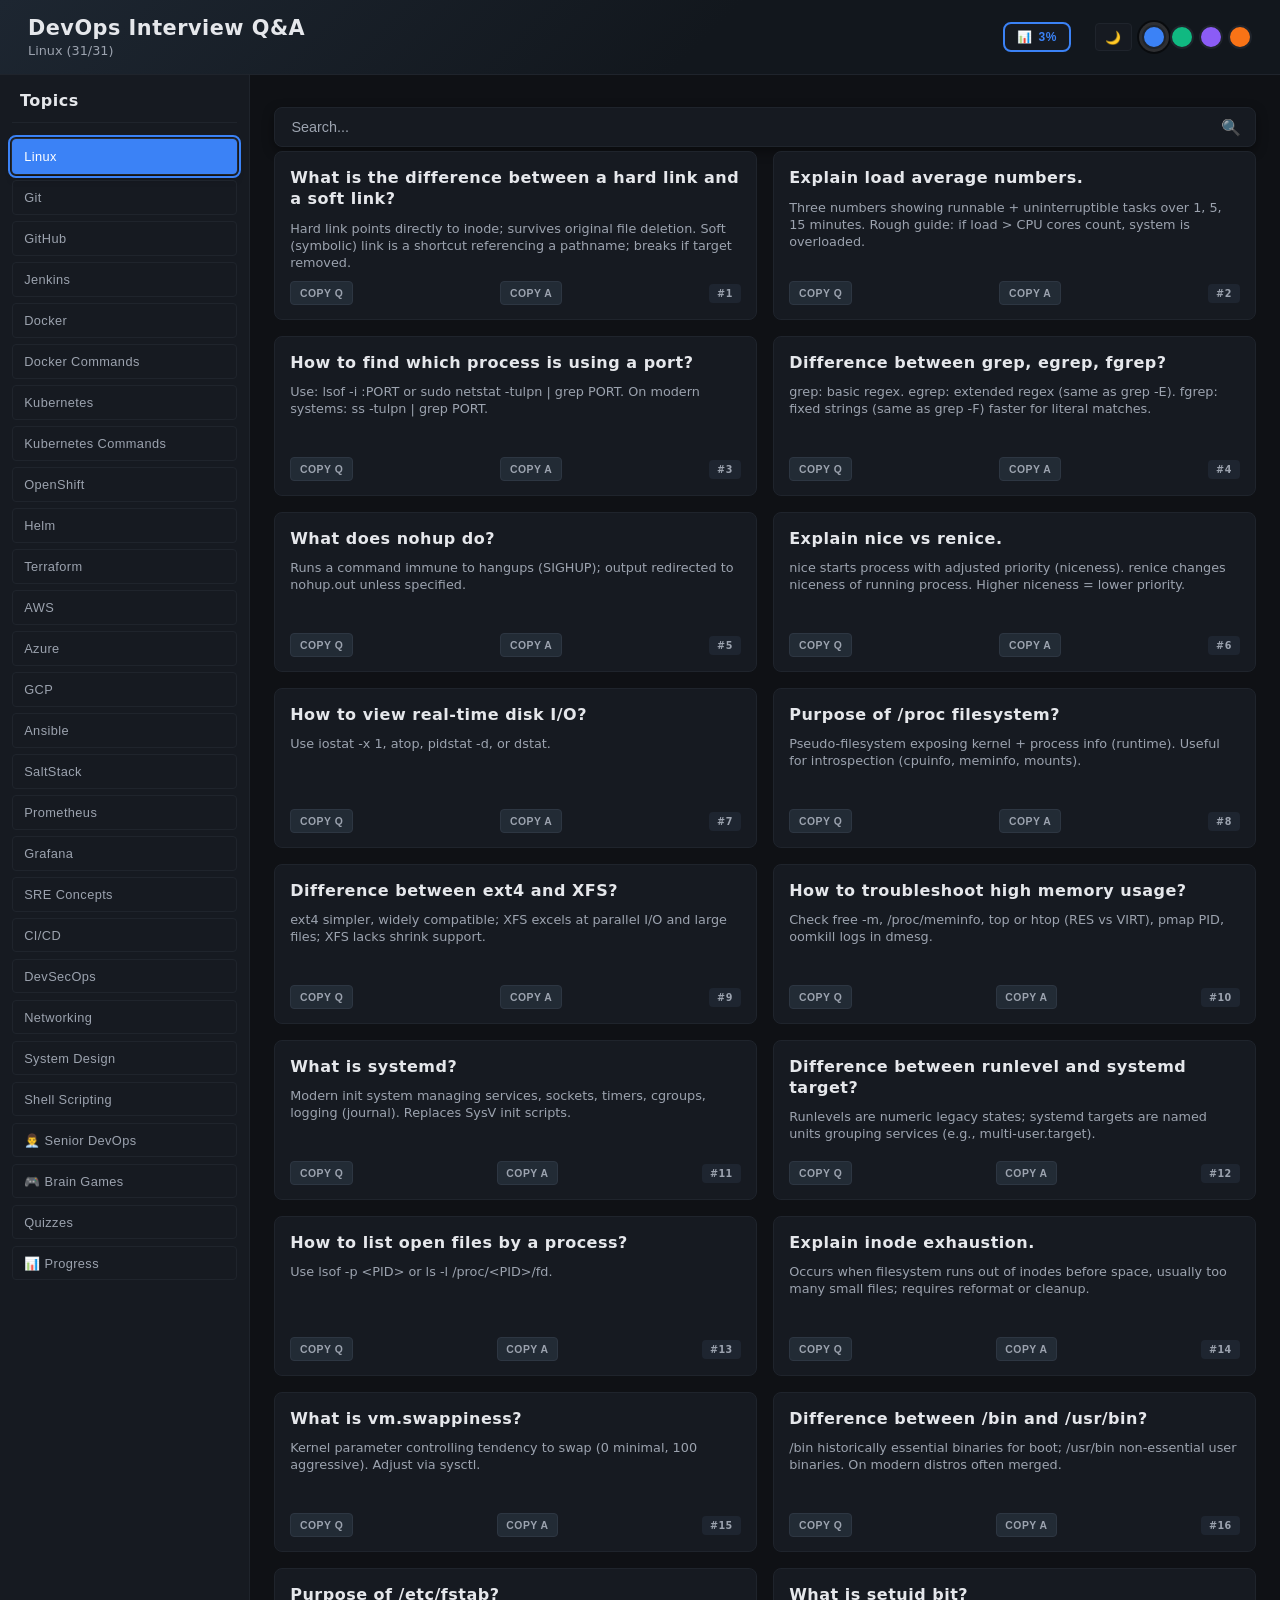
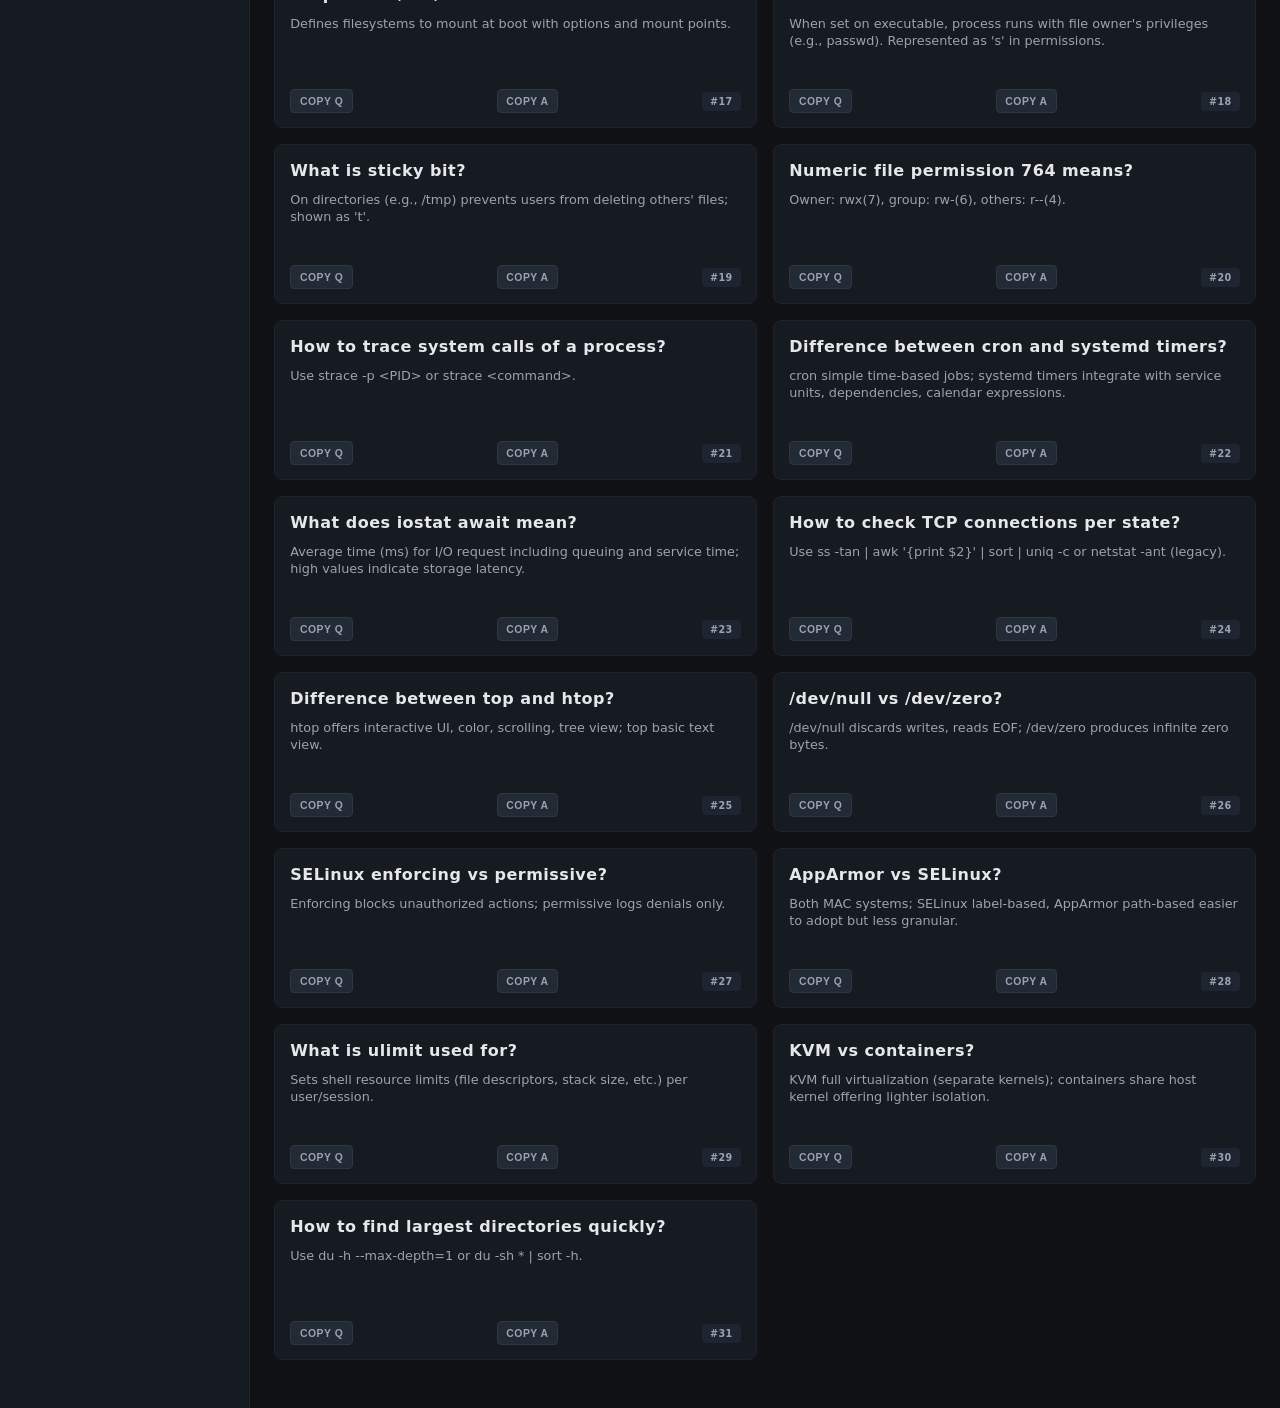
==== frontend/index.html @ bebe999d "Add versioning to CSS and JS file links" ====
<!DOCTYPE html>
<html lang="en">
<head>
    <meta charset="UTF-8">
    <meta name="viewport" content="width=device-width, initial-scale=1.0">
    <title>DevOps Interview Questions & Answers</title>
    <link rel="stylesheet" href="styles.css?v=20251214">
</head>
<body>
    <div class="container">
        <!-- Header -->
        <header class="header">
            <div class="header-inner">
                <div class="header-left">
                    <h1 class="title">DevOps Interview Q&A</h1>
                    <p class="subtitle">Master your DevOps knowledge</p>
                </div>
                <button id="progressBtn" class="progress-btn" aria-label="View progress tracking" title="View Progress">📊 <span id="progressBtnText">0%</span></button>
                <div class="header-controls">
                    <button id="themeToggle" class="control-btn" aria-label="Toggle light or dark theme" title="Toggle Theme">🌙</button>
                    <div class="accent-picker" role="group" aria-label="Accent color selector">
                        <button class="accent-btn" data-accent="blue" aria-label="Blue accent" title="Blue"></button>
                        <button class="accent-btn" data-accent="green" aria-label="Green accent" title="Green"></button>
                        <button class="accent-btn" data-accent="purple" aria-label="Purple accent" title="Purple"></button>
                        <button class="accent-btn" data-accent="orange" aria-label="Orange accent" title="Orange"></button>
                    </div>
                </div>
            </div>
        </header>

        <div class="main-wrapper">
            <!-- Sidebar Navigation -->
            <aside class="sidebar">
                <div class="sidebar-header">
                    <h2>Topics</h2>
                </div>
                <nav class="nav-tabs">
                    <button class="tab-btn active" data-topic="Linux">Linux</button>
                    <button class="tab-btn" data-topic="Git">Git</button>
                    <button class="tab-btn" data-topic="GitHub">GitHub</button>
                    <button class="tab-btn" data-topic="Jenkins">Jenkins</button>
                    <button class="tab-btn" data-topic="Docker">Docker</button>
                    <button class="tab-btn" data-topic="Docker Commands">Docker Commands</button>
                    <button class="tab-btn" data-topic="Kubernetes">Kubernetes</button>
                    <button class="tab-btn" data-topic="Kubernetes Commands">Kubernetes Commands</button>
                    <button class="tab-btn" data-topic="OpenShift">OpenShift</button>
                    <button class="tab-btn" data-topic="Helm">Helm</button>
                    <button class="tab-btn" data-topic="Terraform">Terraform</button>
                    <button class="tab-btn" data-topic="AWS">AWS</button>
                    <button class="tab-btn" data-topic="Azure">Azure</button>
                    <button class="tab-btn" data-topic="GCP">GCP</button>
                    <button class="tab-btn" data-topic="Ansible">Ansible</button>
                    <button class="tab-btn" data-topic="SaltStack">SaltStack</button>
                    <button class="tab-btn" data-topic="Prometheus">Prometheus</button>
                    <button class="tab-btn" data-topic="Grafana">Grafana</button>
                    <button class="tab-btn" data-topic="SRE Concepts">SRE Concepts</button>
                    <button class="tab-btn" data-topic="CI/CD">CI/CD</button>
                    <button class="tab-btn" data-topic="DevSecOps">DevSecOps</button>
                    <button class="tab-btn" data-topic="Networking Basics">Networking</button>
                    <button class="tab-btn" data-topic="System Design Basics">System Design</button>
                    <button class="tab-btn" data-topic="Shell Scripting">Shell Scripting</button>
                    <button class="tab-btn" data-topic="Senior DevOps">👨‍💼 Senior DevOps</button>
                    <button class="tab-btn" data-topic="Brain Games">🎮 Brain Games</button>
                    <button class="tab-btn" data-topic="Quizzes">Quizzes</button>
                    <button class="tab-btn" data-topic="Progress">📊 Progress</button>
                </nav>
            </aside>

            <!-- Main Content -->
            <main class="main-content">
                <!-- Search Bar -->
                <div class="search-container">
                    <input 
                        type="text" 
                        id="searchInput" 
                        class="search-bar" 
                        placeholder="Search questions..."
                        aria-label="Search questions"
                    >
                    <span class="search-icon">🔍</span>
                </div>

                <!-- Questions Container -->
                <div class="questions-container" id="questionsContainer">
                    <!-- Content loaded dynamically -->
                </div>
            </main>
        </div>
    </div>

    <script src="script.js?v=20251214"></script>
</body>
</html>
---- frontend/styles.css ----
/* DevOps Interview Questions & Answers SPA Styles */
:root {
  --bg: #0f1115;
  --bg-alt: #161a21;
  --border: #1f242c;
  --accent: #3b82f6;
  --accent-hover: #60a5fa;
  --text: #e5e7eb;
  --text-dim: #9ca3af;
  --radius-sm: 4px;
  --radius: 8px;
  --radius-lg: 14px;
  --shadow: 0 4px 12px rgba(0,0,0,.4);
  --sidebar-width: 250px;
  --transition: .18s cubic-bezier(.4,0,.2,1);
  --danger: #ef4444;
  --mark: #fde68a;
  font-size: 16px;
}

/* Light theme overrides */
body.light {
  --bg:#f5f7fa;
  --bg-alt:#ffffff;
  --border:#d9e0e7;
  --text:#1e293b;
  --text-dim:#475569;
  --mark:#fde68a;
  --shadow:0 4px 16px rgba(0,0,0,.15);
}

/* Accent palettes */
body.accent-green { --accent:#10b981; --accent-hover:#34d399; }
body.accent-purple { --accent:#8b5cf6; --accent-hover:#a78bfa; }
body.accent-orange { --accent:#f97316; --accent-hover:#fb923c; }

/* Smooth transitions when theme/accent changes */
body { transition: background-color var(--transition), color var(--transition); }

* { box-sizing: border-box; }
body {
  margin:0;
  font-family: system-ui,-apple-system,BlinkMacSystemFont,"Segoe UI",Roboto,"Helvetica Neue",Arial,sans-serif;
  background: var(--bg);
  color: var(--text);
  -webkit-font-smoothing: antialiased;
}

h1,h2,h3 { font-weight:600; letter-spacing:.5px; }

/* Layout */
.container { display:flex; flex-direction:column; min-height:100vh; }
.header { background:linear-gradient(135deg,#1d2631,#12171d 55%); border-bottom:1px solid var(--border); padding:1rem 1.75rem; position:sticky; top:0; z-index:10; }
.light .header { background:linear-gradient(135deg,#e2e8f0,#cbd5e1 55%); }
.header-inner { display:flex; align-items:center; justify-content:space-between; gap:1.5rem; flex-wrap:wrap; }
.header-left { display:flex; flex-direction:column; gap:.2rem; flex:1; min-width:200px; }
.title { margin:0; font-size:1.3rem; font-weight:600; letter-spacing:.5px; }
.subtitle { margin:0; font-size:.8rem; color:var(--text-dim); font-weight:500; }
.progress-btn { background:var(--bg-alt); border:2px solid var(--accent); color:var(--accent); padding:.4rem .75rem; font-size:.75rem; border-radius:var(--radius); cursor:pointer; transition:var(--transition); font-weight:600; letter-spacing:.5px; white-space:nowrap; display:flex; align-items:center; gap:.35rem; min-width:max-content; }
.progress-btn:hover { background:var(--accent); color:#fff; box-shadow:0 4px 12px rgba(0,0,0,.4); }
.progress-btn:active { transform:scale(.98); }
.progress-btn:focus-visible { outline:2px solid var(--accent); outline-offset:2px; }
.header-controls { display:flex; align-items:center; gap:.6rem; }

/* UI Controls (theme + accent) */
.control-btn { background:var(--bg-alt); border:1px solid var(--border); color:var(--text-dim); padding:.35rem .6rem; font-size:.8rem; border-radius:var(--radius-sm); cursor:pointer; transition:var(--transition); font-weight:600; }
.control-btn:hover, .control-btn:focus-visible { background:var(--accent); color:#fff; border-color:var(--accent); outline:none; }
.accent-picker { display:flex; gap:.3rem; }
.accent-btn { width:24px; height:24px; border-radius:50%; border:2px solid var(--border); cursor:pointer; padding:0; background:var(--accent); transition:var(--transition); display:inline-flex; align-items:center; justify-content:center; }
.accent-btn[data-accent="blue"] { background:#3b82f6; }
.accent-btn[data-accent="green"] { background:#10b981; }
.accent-btn[data-accent="purple"] { background:#8b5cf6; }
.accent-btn[data-accent="orange"] { background:#f97316; }
.accent-btn:hover, .accent-btn:focus-visible { transform:scale(1.12); outline:2px solid var(--accent); outline-offset:2px; }
.accent-btn.active { box-shadow:0 0 0 3px rgba(255,255,255,.15),0 0 0 5px rgba(0,0,0,.5); }

.main-wrapper { flex:1; display:flex; min-height:0; }
.sidebar { width:var(--sidebar-width); background:var(--bg-alt); border-right:1px solid var(--border); padding:.75rem .75rem 2rem; display:flex; flex-direction:column; gap:.5rem; overflow-y:auto; }
.sidebar-header { padding:.25rem .5rem .75rem; border-bottom:1px solid var(--border); margin-bottom:.5rem; }
.sidebar-header h2 { font-size:1rem; margin:0; letter-spacing:.5px; font-weight:600; }

.nav-tabs { display:flex; flex-direction:column; gap:.4rem; }
.tab-btn { background:transparent; border:1px solid var(--border); color:var(--text-dim); padding:.55rem .7rem; text-align:left; font-size:.8rem; font-weight:500; letter-spacing:.4px; border-radius:var(--radius-sm); cursor:pointer; position:relative; transition:var(--transition); }
.tab-btn:hover { background:#1f252d; color:var(--text); }
.tab-btn.active { background:var(--accent); color:#fff; border-color:var(--accent); box-shadow:0 0 0 1px rgba(255,255,255,.08),0 6px 10px -4px rgba(0,0,0,.5); }
.tab-btn:focus-visible { outline:2px solid var(--accent); outline-offset:2px; }

.main-content { flex:1; padding:1.25rem 1.5rem 3rem; overflow-y:auto; }

/* Search */
.search-container { position:sticky; top:.75rem; display:flex; gap:.5rem; align-items:center; background:var(--bg-alt); padding:.6rem .9rem; border:1px solid var(--border); border-radius:var(--radius); box-shadow:var(--shadow); margin-bottom:1rem; }
.search-bar { flex:1; background:transparent; border:none; color:var(--text); font-size:.9rem; outline:none; }
.search-bar::placeholder { color:var(--text-dim); }
.search-icon { font-size:1rem; opacity:.7; }

/* Cards */
.questions-container { display:grid; gap:1rem; grid-template-columns:repeat(auto-fill,minmax(320px,1fr)); }
.qa-card { background:var(--bg-alt); border:1px solid var(--border); padding:1rem .95rem .85rem; border-radius:var(--radius); display:flex; flex-direction:column; gap:.6rem; min-height:160px; position:relative; transition:var(--transition); }
.qa-card:hover { border-color:var(--accent); box-shadow:0 6px 16px -6px rgba(0,0,0,.6); transform:translateY(-2px); }
.qa-card:focus-visible { outline:2px solid var(--accent); }
.questions-container .qa-card { opacity:0; transform:translateY(6px); animation:fadeSlide .45s ease forwards; }
.questions-container .qa-card:nth-child(1) { animation-delay:.03s; }
.questions-container .qa-card:nth-child(2) { animation-delay:.06s; }
.questions-container .qa-card:nth-child(3) { animation-delay:.09s; }
.questions-container .qa-card:nth-child(4) { animation-delay:.12s; }
.questions-container .qa-card:nth-child(5) { animation-delay:.15s; }
.questions-container .qa-card:nth-child(6) { animation-delay:.18s; }
@keyframes fadeSlide { from { opacity:0; transform:translateY(10px); } to { opacity:1; transform:translateY(0); } }

@media (prefers-reduced-motion: reduce) {
  .questions-container .qa-card { animation:none; opacity:1; transform:none; }
  .accent-btn:hover, .qa-card:hover { transform:none; }
}
.question { font-size:.95rem; margin:0; line-height:1.3; }
.answer { font-size:.78rem; color:var(--text-dim); line-height:1.35; }
.answer code { background:#242c36; padding:.15rem .35rem; border-radius:4px; font-size:.7rem; }
.mc-options { display:flex; flex-direction:column; gap:.45rem; margin-top:.25rem; }
.mc-option { background:#222b35; border:1px solid #2d3642; color:var(--text-dim); padding:.5rem .7rem; font-size:.72rem; border-radius:6px; cursor:pointer; text-align:left; line-height:1.25; transition:var(--transition); position:relative; }
.mc-option:hover { background:var(--accent); border-color:var(--accent); color:#fff; }
.mc-option:focus-visible { outline:2px solid var(--accent); outline-offset:2px; }
.mc-option.correct { background:#15803d !important; border-color:#15803d !important; color:#fff; box-shadow:0 0 0 1px rgba(255,255,255,.08); }
.mc-option.incorrect { background:#b91c1c !important; border-color:#b91c1c !important; color:#fff; }
.mc-option.disabled { opacity:.55; cursor:default; }
/* Image quiz */
.quiz-image { width:100%; max-width:140px; height:auto; border:2px solid var(--border); border-radius:8px; background:#111; display:block; margin:.4rem 0 .6rem; }
/* Quiz3 sequential styles */
.quiz3-wrapper { display:flex; flex-direction:column; gap:1rem; }
.quiz3-header { display:flex; align-items:center; justify-content:space-between; gap:1rem; flex-wrap:wrap; }
.quiz3-progress { flex:1; height:10px; background:#222b35; border:1px solid #2d3642; border-radius:6px; overflow:hidden; position:relative; }
.quiz3-bar { height:100%; background:var(--accent); width:0%; transition:width .35s ease; }
.quiz3-status { font-size:.7rem; letter-spacing:.5px; color:var(--text-dim); font-weight:600; }
.quiz3-controls { display:flex; gap:.5rem; }
.quiz3-btn { background:#222b35; border:1px solid #2d3642; color:var(--text-dim); padding:.45rem .8rem; font-size:.7rem; border-radius:6px; cursor:pointer; font-weight:600; letter-spacing:.5px; transition:var(--transition); }
.quiz3-btn:hover, .quiz3-btn:focus-visible { background:var(--accent); color:#fff; border-color:var(--accent); outline:none; }
.quiz3-card { background:var(--bg-alt); border:1px solid var(--border); padding:1rem .95rem .9rem; border-radius:var(--radius); display:flex; flex-direction:column; gap:.75rem; box-shadow:0 4px 12px rgba(0,0,0,.4); }
.quiz3-card h3 { margin:0; font-size:1rem; }
.quiz3-card .mc-option { font-size:.75rem; }
.quiz3-finished { text-align:center; padding:2.5rem 1rem; font-size:.95rem; color:var(--text-dim); }
.card-tools { display:flex; align-items:center; justify-content:space-between; gap:.5rem; margin-top:auto; }
.tool-btn { background:#222b35; color:var(--text-dim); border:1px solid #2d3642; padding:.35rem .55rem; font-size:.65rem; border-radius:var(--radius-sm); cursor:pointer; letter-spacing:.5px; font-weight:600; text-transform:uppercase; transition:var(--transition); }
.tool-btn:hover { background:var(--accent); color:#fff; border-color:var(--accent); }
.index { font-size:.6rem; background:#1e2530; padding:.25rem .5rem; border-radius:var(--radius-sm); color:var(--text-dim); font-weight:600; letter-spacing:.5px; }

.empty-msg { font-size:.9rem; color:var(--text-dim); grid-column:1/-1; text-align:center; padding:2.5rem 0; }

/* Mark highlight */
mark { background:var(--mark); color:#111; padding:0 .2em; border-radius:3px; }

/* Scrollbars */
.sidebar::-webkit-scrollbar, .main-content::-webkit-scrollbar { width:10px; }
.sidebar::-webkit-scrollbar-track, .main-content::-webkit-scrollbar-track { background:var(--bg-alt); }
.sidebar::-webkit-scrollbar-thumb, .main-content::-webkit-scrollbar-thumb { background:#222b31; border-radius:6px; border:2px solid var(--bg-alt); }
.sidebar::-webkit-scrollbar-thumb:hover, .main-content::-webkit-scrollbar-thumb:hover { background:#2c3844; }

/* Toast */
#toast { position:fixed; bottom:1rem; right:1rem; background:#1f2732; color:var(--text); padding:.75rem 1rem; border-radius:var(--radius); font-size:.75rem; box-shadow:var(--shadow); opacity:0; transform:translateY(10px); pointer-events:none; transition:.35s ease; border:1px solid var(--border); }
#toast.toast-info { background:#1f2732; }
#toast.toast-error { background:var(--danger); }
#toast.toast-success { background:#15803d; }
#toast.toast-info,#toast.toast-error,#toast.toast-success { opacity:1; transform:translateY(0); }

/* Quiz Menu */
.quiz-menu { padding:2rem; }
.quiz-menu h2 { text-align:center; margin:0 0 2rem 0; font-size:1.5rem; }
.quiz-menu-grid { display:grid; grid-template-columns:repeat(auto-fit,minmax(240px,1fr)); gap:1.5rem; }
.quiz-menu-btn { background:var(--bg-alt); border:2px solid var(--border); border-radius:var(--radius-lg); padding:1.5rem; cursor:pointer; transition:var(--transition); text-align:center; color:var(--text); }
.quiz-menu-btn:hover { border-color:var(--accent); transform:translateY(-2px); box-shadow:0 8px 20px rgba(0,0,0,.2); }
.quiz-menu-btn h3 { margin:0 0 .5rem 0; font-size:1.1rem; }
.quiz-menu-btn p { margin:0 0 1rem 0; font-size:.9rem; color:var(--text-dim); }
.quiz-menu-btn .quiz-count { display:inline-block; background:var(--accent); color:white; padding:.25rem .75rem; border-radius:12px; font-size:.8rem; font-weight:500; }

/* Progress Tracking */
.progress-badge { font-size:.75rem; background:var(--bg-alt); padding:.35rem .75rem; border-radius:12px; color:var(--text-dim); font-weight:600; letter-spacing:.5px; margin-top:.6rem; }

/* Progress Dashboard */
.progress-dashboard { padding:2rem; }
.progress-stats { margin-bottom:3rem; }
.progress-stats h2 { margin:0 0 2rem 0; font-size:1.5rem; }
.overall-progress { display:flex; align-items:center; gap:2rem; flex-wrap:wrap; }
.circular-progress { position:relative; width:150px; height:150px; }
.circular-progress svg { width:100%; height:100%; transform:rotate(-90deg); }
.progress-bg { fill:none; stroke:#222b35; stroke-width:8; }
.progress-fill { fill:none; stroke:var(--accent); stroke-width:8; stroke-dasharray:251.2; stroke-dashoffset:0; transition:stroke-dashoffset .5s ease; stroke-linecap:round; }
.progress-text { position:absolute; top:50%; left:50%; transform:translate(-50%,-50%); font-size:2rem; font-weight:700; color:var(--accent); }
.progress-info p { margin:.5rem 0; color:var(--text-dim); font-size:.9rem; }
.progress-info p strong { color:var(--text); font-weight:600; }

/* Topics Grid */
.progress-topics { margin-bottom:2rem; }
.progress-topics h3 { margin:0 0 1.5rem 0; font-size:1.2rem; }
.topics-grid { display:grid; grid-template-columns:repeat(auto-fill,minmax(140px,1fr)); gap:1rem; }
.topic-status { background:var(--bg-alt); border:2px solid var(--border); border-radius:var(--radius); padding:1rem; text-align:center; cursor:pointer; transition:var(--transition); display:flex; flex-direction:column; align-items:center; gap:.5rem; }
.topic-status:hover { border-color:var(--accent); transform:translateY(-2px); }
.topic-status.viewed { border-color:var(--accent); background:rgba(16,185,129,.08); }
.topic-badge { width:48px; height:48px; border-radius:50%; display:flex; align-items:center; justify-content:center; font-weight:700; font-size:1.5rem; background:#222b35; }
.topic-status.viewed .topic-badge { background:var(--accent); color:white; }
.topic-name { font-size:.85rem; font-weight:600; color:var(--text); }
.viewed-date { font-size:.7rem; color:var(--text-dim); }

/* Progress Actions */
.progress-actions { margin-top:2rem; text-align:center; }
.reset-btn { background:var(--danger); color:white; border:1px solid var(--danger); padding:.5rem 1rem; border-radius:var(--radius); cursor:pointer; font-weight:600; font-size:.75rem; letter-spacing:.5px; transition:var(--transition); }
.reset-btn:hover { background:#dc2626; border-color:#dc2626; }

/* Responsive */
@media (max-width: 900px) {
  .main-wrapper { flex-direction:column; }
  .sidebar { width:100%; order:2; border-right:none; border-top:1px solid var(--border); flex-direction:row; flex-wrap:wrap; }
  .nav-tabs { flex-direction:row; flex-wrap:wrap; }
  .tab-btn { flex:1 1 140px; }
  .questions-container { grid-template-columns:repeat(auto-fill,minmax(260px,1fr)); }
  .header-inner { flex-wrap:wrap; gap:1rem; }
  .header-left { min-width:150px; }
  .title { font-size:1.15rem; }
  .progress-btn { padding:.35rem .65rem; font-size:.7rem; }
}

@media (max-width: 768px) {
  .header { padding:.8rem 1rem; }
  .title { font-size:1.05rem; }
  .subtitle { font-size:.75rem; }
  .progress-btn { padding:.35rem .6rem; font-size:.68rem; }
  .control-btn { padding:.3rem .5rem; font-size:.75rem; }
  .accent-btn { width:22px; height:22px; }
}

@media (max-width: 560px) {
  .header { padding:.7rem .9rem; }
  .header-inner { gap:.8rem; }
  .header-left { min-width:140px; }
  .title { font-size:.95rem; }
  .subtitle { font-size:.7rem; }
  .progress-btn { padding:.3rem .5rem; font-size:.65rem; }
  .control-btn { padding:.25rem .45rem; font-size:.7rem; }
  .accent-btn { width:20px; height:20px; }
}

/* Typography refinements */
.question { font-size:1rem; font-weight:600; }
.answer { font-size:.8rem; }

/* ==================== TOPIC QUIZ SYSTEM STYLES ==================== */

/* Quiz Menu Enhancements */
.quiz-menu {
  max-width: 1200px;
  margin: 0 auto;
  padding: 2rem;
}

.quiz-menu h2 {
  font-size: 2rem;
  text-align: center;
  margin-bottom: 0.5rem;
  background: linear-gradient(135deg, var(--accent), var(--accent-hover));
  -webkit-background-clip: text;
  -webkit-text-fill-color: transparent;
  background-clip: text;
}

.quiz-menu-subtitle {
  text-align: center;
  color: var(--text-dim);
  margin-bottom: 2rem;
  font-size: 1rem;
}

.quiz-category {
  margin-bottom: 3rem;
}

.category-title {
  font-size: 1.3rem;
  margin-bottom: 0.5rem;
  color: var(--text);
}

.category-desc {
  color: var(--text-dim);
  margin-bottom: 1.5rem;
  font-size: 0.9rem;
}

.quiz-menu-grid {
  display: grid;
  grid-template-columns: repeat(auto-fit, minmax(280px, 1fr));
  gap: 1.5rem;
}

.quiz-menu-btn {
  background: var(--bg-alt);
  border: 2px solid var(--border);
  border-radius: var(--radius);
  padding: 1.5rem;
  cursor: pointer;
  transition: all var(--transition);
  text-align: left;
}

.quiz-menu-btn:hover {
  border-color: var(--accent);
  transform: translateY(-4px);
  box-shadow: 0 8px 20px rgba(0,0,0,0.2);
}

.quiz-menu-btn.featured {
  background: linear-gradient(135deg, var(--accent)15, var(--bg-alt));
  border: 2px solid var(--accent);
  position: relative;
  overflow: hidden;
}

.quiz-menu-btn.featured::before {
  content: '';
  position: absolute;
  top: -50%;
  right: -50%;
  width: 200%;
  height: 200%;
  background: radial-gradient(circle, var(--accent)20, transparent 70%);
  animation: pulse 3s ease-in-out infinite;
}

@keyframes pulse {
  0%, 100% { opacity: 0.5; }
  50% { opacity: 1; }
}

.quiz-btn-header {
  display: flex;
  justify-content: space-between;
  align-items: center;
  margin-bottom: 1rem;
}

.quiz-icon {
  font-size: 2rem;
}

.quiz-menu-btn h3 {
  font-size: 1.2rem;
  margin-bottom: 0.5rem;
  color: var(--text);
}

.quiz-menu-btn p {
  color: var(--text-dim);
  font-size: 0.9rem;
  margin-bottom: 0.75rem;
}

.quiz-count {
  display: inline-block;
  background: var(--accent)20;
  color: var(--accent);
  padding: 0.25rem 0.75rem;
  border-radius: var(--radius-sm);
  font-size: 0.8rem;
  font-weight: 600;
}

.quiz-features {
  display: flex;
  flex-direction: column;
  gap: 0.5rem;
  margin-top: 1rem;
  font-size: 0.85rem;
  color: var(--text-dim);
}

.quiz-features span {
  display: flex;
  align-items: center;
  gap: 0.5rem;
}

/* Topic Quiz Menu */
.topic-quiz-menu {
  max-width: 1400px;
  margin: 0 auto;
  padding: 2rem;
  animation: fadeIn 0.3s ease;
}

.quiz-header {
  text-align: center;
  margin-bottom: 2rem;
}

.quiz-header h2 {
  font-size: 2.5rem;
  margin-bottom: 0.5rem;
  background: linear-gradient(135deg, var(--accent), var(--accent-hover));
  -webkit-background-clip: text;
  -webkit-text-fill-color: transparent;
  background-clip: text;
}

.quiz-subtitle {
  color: var(--text-dim);
  font-size: 1.1rem;
}

.quiz-stats-summary {
  display: grid;
  grid-template-columns: repeat(auto-fit, minmax(200px, 1fr));
  gap: 1.5rem;
  margin-bottom: 3rem;
  max-width: 800px;
  margin-left: auto;
  margin-right: auto;
}

.stat-card {
  background: var(--bg-alt);
  border: 2px solid var(--border);
  border-radius: var(--radius);
  padding: 1.5rem;
  text-align: center;
  transition: all var(--transition);
}

.stat-card:hover {
  border-color: var(--accent);
  transform: translateY(-2px);
}

.stat-value {
  display: block;
  font-size: 2.5rem;
  font-weight: bold;
  color: var(--accent);
  margin-bottom: 0.5rem;
}

.stat-label {
  display: block;
  color: var(--text-dim);
  font-size: 0.9rem;
  text-transform: uppercase;
  letter-spacing: 1px;
}

.topic-quiz-grid {
  display: grid;
  grid-template-columns: repeat(auto-fill, minmax(300px, 1fr));
  gap: 1.5rem;
}

.topic-quiz-card {
  background: var(--bg-alt);
  border: 2px solid var(--border);
  border-radius: var(--radius);
  padding: 1.5rem;
  cursor: pointer;
  transition: all var(--transition);
  position: relative;
  overflow: hidden;
}

.topic-quiz-card:hover {
  border-color: var(--accent);
  transform: translateY(-4px);
  box-shadow: 0 10px 30px rgba(0,0,0,0.3);
}

.topic-quiz-card.completed {
  background: linear-gradient(135deg, var(--accent)10, var(--bg-alt));
}

.topic-quiz-card.in-progress {
  border-style: dashed;
}

.quiz-card-header {
  display: flex;
  justify-content: space-between;
  align-items: center;
  margin-bottom: 1rem;
}

.quiz-status-icon {
  font-size: 1.5rem;
}

.quiz-difficulty {
  padding: 0.25rem 0.75rem;
  border-radius: var(--radius-sm);
  font-size: 0.75rem;
  font-weight: 600;
  text-transform: uppercase;
}

.quiz-difficulty.beginner {
  background: #4CAF5020;
  color: #4CAF50;
}

.quiz-difficulty.intermediate {
  background: #FF980020;
  color: #FF9800;
}

.quiz-difficulty.advanced {
  background: #F4433620;
  color: #F44336;
}

.topic-quiz-card h3 {
  font-size: 1.3rem;
  margin-bottom: 1rem;
  color: var(--text);
}

.quiz-card-stats {
  display: flex;
  justify-content: space-between;
  color: var(--text-dim);
  font-size: 0.9rem;
  margin-top: 1rem;
  padding-top: 1rem;
  border-top: 1px solid var(--border);
}

.quiz-card-attempts {
  margin-top: 0.5rem;
  font-size: 0.8rem;
  color: var(--text-dim);
  text-align: center;
}

/* Quiz Container */
.quiz-container {
  max-width: 900px;
  margin: 0 auto;
  padding: 2rem;
}

.quiz-slide-in {
  animation: slideIn 0.4s cubic-bezier(0.16, 1, 0.3, 1);
}

@keyframes slideIn {
  from {
    opacity: 0;
    transform: translateY(20px);
  }
  to {
    opacity: 1;
    transform: translateY(0);
  }
}

.quiz-progress-header {
  display: flex;
  justify-content: space-between;
  align-items: center;
  margin-bottom: 1.5rem;
}

.quiz-exit-btn {
  background: transparent;
  border: 2px solid var(--border);
  color: var(--text-dim);
  padding: 0.5rem 1rem;
  border-radius: var(--radius-sm);
  cursor: pointer;
  transition: all var(--transition);
  font-size: 0.9rem;
}

.quiz-exit-btn:hover {
  border-color: #F44336;
  color: #F44336;
}

.quiz-topic-title {
  font-size: 1.2rem;
  font-weight: 600;
  color: var(--text);
}

.quiz-progress-bar {
  width: 100%;
  height: 8px;
  background: var(--bg-alt);
  border-radius: 10px;
  overflow: hidden;
  margin-bottom: 2rem;
}

.quiz-progress-fill {
  height: 100%;
  background: linear-gradient(90deg, var(--accent), var(--accent-hover));
  transition: width 0.5s cubic-bezier(0.16, 1, 0.3, 1);
  box-shadow: 0 0 10px var(--accent);
}

.quiz-question-counter {
  text-align: center;
  font-size: 1rem;
  color: var(--text-dim);
  margin-bottom: 2rem;
}

.current-question {
  font-size: 2.5rem;
  font-weight: bold;
  color: var(--accent);
}

.question-separator {
  margin: 0 0.5rem;
  font-size: 1.5rem;
}

.total-questions {
  font-size: 1.5rem;
}

.quiz-question-card {
  background: var(--bg-alt);
  border: 2px solid var(--border);
  border-radius: var(--radius-lg);
  padding: 3rem 2rem;
  margin-bottom: 2rem;
  box-shadow: var(--shadow);
}

.quiz-question-text {
  font-size: 1.5rem;
  color: var(--text);
  margin-bottom: 2rem;
  line-height: 1.6;
  text-align: center;
}

.quiz-options {
  display: grid;
  gap: 1rem;
}

.quiz-options.quiz-truefalse {
  grid-template-columns: 1fr 1fr;
  gap: 1.5rem;
}

.quiz-option {
  background: var(--bg);
  border: 2px solid var(--border);
  border-radius: var(--radius);
  padding: 1.25rem;
  cursor: pointer;
  transition: all var(--transition);
  display: flex;
  align-items: center;
  gap: 1rem;
  font-size: 1rem;
}

.quiz-option:hover {
  border-color: var(--accent);
  background: var(--accent)10;
  transform: translateX(5px);
}

.quiz-option:active {
  transform: scale(0.98);
}

.option-letter {
  width: 40px;
  height: 40px;
  border-radius: 50%;
  background: var(--accent);
  color: white;
  display: flex;
  align-items: center;
  justify-content: center;
  font-weight: bold;
  font-size: 1.1rem;
  flex-shrink: 0;
}

.option-icon {
  font-size: 2rem;
  flex-shrink: 0;
}

.option-text {
  flex: 1;
  text-align: left;
  color: var(--text);
}

.quiz-fill-container {
  display: flex;
  flex-direction: column;
  gap: 1rem;
  margin-top: 1rem;
}

.quiz-fill-input {
  background: var(--bg);
  border: 2px solid var(--border);
  border-radius: var(--radius);
  padding: 1rem;
  font-size: 1.1rem;
  color: var(--text);
  transition: all var(--transition);
}

.quiz-fill-input:focus {
  outline: none;
  border-color: var(--accent);
  box-shadow: 0 0 0 3px var(--accent)20;
}

.quiz-submit-btn {
  background: var(--accent);
  color: white;
  border: none;
  border-radius: var(--radius);
  padding: 1rem 2rem;
  font-size: 1.1rem;
  font-weight: 600;
  cursor: pointer;
  transition: all var(--transition);
}

.quiz-submit-btn:hover:not(:disabled) {
  background: var(--accent-hover);
  transform: translateY(-2px);
  box-shadow: 0 5px 15px var(--accent)40;
}

.quiz-submit-btn:disabled {
  opacity: 0.5;
  cursor: not-allowed;
}

.quiz-hints {
  font-size: 0.9rem;
  color: var(--text-dim);
  text-align: center;
  padding: 1rem;
  background: var(--accent)10;
  border-radius: var(--radius-sm);
}

.quiz-score-display {
  text-align: center;
  font-size: 1.2rem;
  color: var(--text-dim);
  padding: 1rem;
  background: var(--bg-alt);
  border-radius: var(--radius);
  border: 2px solid var(--border);
}

/* Quiz Feedback */
.quiz-feedback {
  position: fixed;
  top: 50%;
  left: 50%;
  transform: translate(-50%, -50%) scale(0.8);
  background: var(--bg-alt);
  border: 3px solid var(--accent);
  border-radius: var(--radius-lg);
  padding: 3rem;
  max-width: 500px;
  text-align: center;
  z-index: 1000;
  opacity: 0;
  transition: all 0.4s cubic-bezier(0.16, 1, 0.3, 1);
  box-shadow: 0 20px 60px rgba(0,0,0,0.5);
}

.quiz-feedback.show {
  opacity: 1;
  transform: translate(-50%, -50%) scale(1);
}

.quiz-feedback.correct {
  border-color: #4CAF50;
}

.quiz-feedback.incorrect {
  border-color: #FF9800;
}

.feedback-icon {
  font-size: 4rem;
  margin-bottom: 1rem;
  animation: bounce 0.6s ease;
}

@keyframes bounce {
  0%, 100% { transform: translateY(0); }
  50% { transform: translateY(-20px); }
}

.feedback-text h3 {
  font-size: 1.8rem;
  margin-bottom: 1rem;
  color: var(--text);
}

.feedback-text p {
  color: var(--text-dim);
  font-size: 1rem;
}

.feedback-text strong {
  color: var(--accent);
  font-weight: 600;
}

/* Quiz Results */
.quiz-results {
  max-width: 900px;
  margin: 0 auto;
  padding: 2rem;
  animation: fadeIn 0.6s ease;
}

.results-header {
  text-align: center;
  padding: 3rem 2rem;
  border-radius: var(--radius-lg);
  margin-bottom: 2rem;
  background: linear-gradient(135deg, var(--accent)20, var(--bg-alt));
  border: 2px solid var(--accent);
}

.results-header.passed {
  border-color: #4CAF50;
  background: linear-gradient(135deg, #4CAF5020, var(--bg-alt));
}

.results-header.failed {
  border-color: #FF9800;
  background: linear-gradient(135deg, #FF980020, var(--bg-alt));
}

.results-icon {
  font-size: 5rem;
  margin-bottom: 1rem;
  animation: zoomIn 0.6s cubic-bezier(0.16, 1, 0.3, 1);
}

@keyframes zoomIn {
  from {
    transform: scale(0);
    opacity: 0;
  }
  to {
    transform: scale(1);
    opacity: 1;
  }
}

.results-header h2 {
  font-size: 2.5rem;
  margin-bottom: 0.5rem;
  color: var(--text);
}

.results-header p {
  font-size: 1.1rem;
  color: var(--text-dim);
}

.results-score-circle {
  position: relative;
  width: 250px;
  height: 250px;
  margin: 2rem auto;
}

.results-score-circle svg {
  transform: rotate(-90deg);
  filter: drop-shadow(0 5px 15px var(--accent)40);
}

.score-text {
  position: absolute;
  top: 50%;
  left: 50%;
  transform: translate(-50%, -50%);
  text-align: center;
}

.score-number {
  display: block;
  font-size: 3.5rem;
  font-weight: bold;
  color: var(--accent);
  line-height: 1;
  margin-bottom: 0.5rem;
}

.score-fraction {
  display: block;
  font-size: 1.2rem;
  color: var(--text-dim);
}

.results-stats {
  display: grid;
  grid-template-columns: repeat(auto-fit, minmax(200px, 1fr));
  gap: 1.5rem;
  margin-bottom: 3rem;
}

.result-stat {
  background: var(--bg-alt);
  border: 2px solid var(--border);
  border-radius: var(--radius);
  padding: 1.5rem;
  text-align: center;
  transition: all var(--transition);
}

.result-stat:hover {
  border-color: var(--accent);
  transform: translateY(-2px);
}

.result-stat .stat-label {
  display: block;
  color: var(--text-dim);
  font-size: 0.9rem;
  margin-bottom: 0.5rem;
  text-transform: uppercase;
  letter-spacing: 1px;
}

.result-stat .stat-value {
  display: block;
  font-size: 2rem;
  font-weight: bold;
  color: var(--accent);
}

.results-review {
  background: var(--bg-alt);
  border: 2px solid var(--border);
  border-radius: var(--radius-lg);
  padding: 2rem;
  margin-bottom: 2rem;
}

.results-review h3 {
  font-size: 1.5rem;
  margin-bottom: 1.5rem;
  color: var(--text);
}

.answer-review-list {
  display: flex;
  flex-direction: column;
  gap: 0.75rem;
  max-height: 400px;
  overflow-y: auto;
}

.review-item {
  display: flex;
  align-items: center;
  gap: 1rem;
  padding: 1rem;
  background: var(--bg);
  border-radius: var(--radius);
  border: 2px solid var(--border);
  transition: all var(--transition);
}

.review-item:hover {
  transform: translateX(5px);
}

.review-item.correct {
  border-color: #4CAF50;
  background: #4CAF5010;
}

.review-item.incorrect {
  border-color: #F44336;
  background: #F4433610;
}

.review-number {
  width: 30px;
  height: 30px;
  border-radius: 50%;
  background: var(--accent);
  color: white;
  display: flex;
  align-items: center;
  justify-content: center;
  font-weight: bold;
  flex-shrink: 0;
}

.review-icon {
  font-size: 1.5rem;
  flex-shrink: 0;
}

.review-item.correct .review-icon {
  color: #4CAF50;
}

.review-item.incorrect .review-icon {
  color: #F44336;
}

.review-question {
  flex: 1;
  color: var(--text);
}

.results-actions {
  display: flex;
  gap: 1rem;
  justify-content: center;
  flex-wrap: wrap;
}

.quiz-action-btn {
  padding: 1rem 2rem;
  border: none;
  border-radius: var(--radius);
  font-size: 1rem;
  font-weight: 600;
  cursor: pointer;
  transition: all var(--transition);
  display: flex;
  align-items: center;
  gap: 0.5rem;
}

.quiz-action-btn.primary {
  background: var(--accent);
  color: white;
}

.quiz-action-btn.primary:hover {
  background: var(--accent-hover);
  transform: translateY(-2px);
  box-shadow: 0 5px 20px var(--accent)40;
}

.quiz-action-btn.secondary {
  background: var(--bg-alt);
  color: var(--text);
  border: 2px solid var(--border);
}

.quiz-action-btn.secondary:hover {
  border-color: var(--accent);
  transform: translateY(-2px);
}

/* Confetti Animation */
.confetti {
  position: fixed;
  width: 10px;
  height: 10px;
  top: -10px;
  z-index: 9999;
  animation: fall linear forwards;
}

@keyframes fall {
  to {
    transform: translateY(100vh) rotate(360deg);
    opacity: 0;
  }
}

/* Responsive Quiz Styles */
@media (max-width: 768px) {
  .quiz-container {
    padding: 1rem;
  }
  
  .quiz-question-text {
    font-size: 1.2rem;
  }
  
  .quiz-options.quiz-truefalse {
    grid-template-columns: 1fr;
  }
  
  .results-score-circle {
    width: 200px;
    height: 200px;
  }
  
  .score-number {
    font-size: 2.5rem;
  }
  
  .topic-quiz-grid {
    grid-template-columns: 1fr;
  }
  
  .results-actions {
    flex-direction: column;
  }
  
  .quiz-action-btn {
    width: 100%;
    justify-content: center;
  }
}

@keyframes fadeIn {
  from {
    opacity: 0;
  }
  to {
    opacity: 1;
  }
}

/* ==================== PROFESSIONAL PORTFOLIO STYLES ==================== */

.portfolio-container {
  max-width: 1400px;
  margin: 0 auto;
  padding: 2rem;
  animation: fadeIn 0.6s ease;
}

/* Hero Section */
.portfolio-hero {
  background: linear-gradient(135deg, var(--accent)20, var(--bg-alt));
  border: 2px solid var(--accent);
  border-radius: var(--radius-lg);
  padding: 4rem 2rem;
  text-align: center;
  margin-bottom: 3rem;
  position: relative;
  overflow: hidden;
}

.portfolio-hero::before {
  content: '';
  position: absolute;
  top: -50%;
  right: -50%;
  width: 200%;
  height: 200%;
  background: radial-gradient(circle, var(--accent)10, transparent 70%);
  animation: pulse 4s ease-in-out infinite;
}

.hero-content {
  position: relative;
  z-index: 1;
}

.hero-image {
  margin-bottom: 2rem;
}

.avatar {
  width: 120px;
  height: 120px;
  margin: 0 auto;
  background: var(--accent);
  border-radius: 50%;
  display: flex;
  align-items: center;
  justify-content: center;
  font-size: 4rem;
  border: 4px solid var(--bg);
  box-shadow: 0 10px 40px rgba(0,0,0,0.3);
}

.hero-title {
  font-size: 3rem;
  margin: 0 0 1rem 0;
  background: linear-gradient(135deg, var(--accent), var(--accent-hover));
  -webkit-background-clip: text;
  -webkit-text-fill-color: transparent;
  background-clip: text;
}

.hero-subtitle {
  font-size: 1.3rem;
  color: var(--text-dim);
  margin-bottom: 2rem;
}

.hero-tags {
  display: flex;
  gap: 1rem;
  justify-content: center;
  flex-wrap: wrap;
}

.tag {
  background: var(--accent);
  color: white;
  padding: 0.5rem 1.5rem;
  border-radius: 25px;
  font-size: 0.9rem;
  font-weight: 600;
  box-shadow: 0 4px 12px rgba(0,0,0,0.2);
}

/* Portfolio Sections */
.portfolio-section {
  margin-bottom: 4rem;
}

.section-title {
  font-size: 2rem;
  margin-bottom: 2rem;
  display: flex;
  align-items: center;
  gap: 1rem;
  color: var(--text);
}

.title-icon {
  font-size: 2.5rem;
}

/* About Section */
.about-content {
  background: var(--bg-alt);
  border: 2px solid var(--border);
  border-radius: var(--radius-lg);
  padding: 2rem;
}

.about-text {
  font-size: 1.1rem;
  line-height: 1.8;
  color: var(--text-dim);
  margin-bottom: 2rem;
}

.stats-grid {
  display: grid;
  grid-template-columns: repeat(auto-fit, minmax(150px, 1fr));
  gap: 2rem;
  margin-top: 2rem;
}

.stat-item {
  text-align: center;
  padding: 1.5rem;
  background: var(--bg);
  border-radius: var(--radius);
  border: 2px solid var(--border);
  transition: all var(--transition);
}

.stat-item:hover {
  border-color: var(--accent);
  transform: translateY(-5px);
}

.stat-number {
  font-size: 2.5rem;
  font-weight: bold;
  color: var(--accent);
  display: block;
  margin-bottom: 0.5rem;
}

.stat-label {
  font-size: 0.9rem;
  color: var(--text-dim);
  text-transform: uppercase;
  letter-spacing: 1px;
}

/* Skills Section */
.skills-grid {
  display: grid;
  grid-template-columns: repeat(auto-fit, minmax(350px, 1fr));
  gap: 2rem;
}

.skill-category {
  background: var(--bg-alt);
  border: 2px solid var(--border);
  border-radius: var(--radius-lg);
  padding: 2rem;
  transition: all var(--transition);
}

.skill-category:hover {
  border-color: var(--accent);
  box-shadow: 0 8px 24px rgba(0,0,0,0.3);
}

.skill-category-title {
  font-size: 1.2rem;
  margin-bottom: 1.5rem;
  color: var(--accent);
  border-bottom: 2px solid var(--border);
  padding-bottom: 0.75rem;
}

.skill-items {
  display: flex;
  flex-direction: column;
  gap: 1.25rem;
}

.skill-item {
  display: flex;
  flex-direction: column;
  gap: 0.5rem;
}

.skill-name {
  font-size: 0.95rem;
  font-weight: 600;
  color: var(--text);
}

.skill-bar {
  height: 8px;
  background: var(--bg);
  border-radius: 10px;
  overflow: hidden;
  position: relative;
}

.skill-progress {
  height: 100%;
  background: linear-gradient(90deg, var(--accent), var(--accent-hover));
  border-radius: 10px;
  width: 0;
  transition: width 1.5s cubic-bezier(0.16, 1, 0.3, 1);
  box-shadow: 0 0 10px var(--accent)60;
}

.skill-progress.animate {
  width: var(--target-width, 0);
}

/* Projects Section */
.projects-grid {
  display: grid;
  grid-template-columns: repeat(auto-fit, minmax(400px, 1fr));
  gap: 2rem;
}

.project-card {
  background: var(--bg-alt);
  border: 2px solid var(--border);
  border-radius: var(--radius-lg);
  padding: 2rem;
  transition: all var(--transition);
  display: flex;
  flex-direction: column;
  gap: 1.5rem;
}

.project-card:hover {
  border-color: var(--accent);
  transform: translateY(-8px);
  box-shadow: 0 12px 40px rgba(0,0,0,0.4);
}

.project-header {
  display: flex;
  justify-content: space-between;
  align-items: flex-start;
  gap: 1rem;
}

.project-header h3 {
  font-size: 1.4rem;
  margin: 0;
  color: var(--text);
  flex: 1;
}

.project-badge {
  padding: 0.35rem 1rem;
  border-radius: 20px;
  font-size: 0.75rem;
  font-weight: 600;
  text-transform: uppercase;
  white-space: nowrap;
}

.project-badge.featured {
  background: linear-gradient(135deg, #FFD700, #FFA500);
  color: #000;
}

.project-badge {
  background: var(--accent)30;
  color: var(--accent);
}

.project-description {
  color: var(--text-dim);
  line-height: 1.7;
  font-size: 0.95rem;
}

.project-tech {
  display: flex;
  flex-wrap: wrap;
  gap: 0.75rem;
}

.tech-tag {
  background: var(--bg);
  border: 1px solid var(--border);
  color: var(--text-dim);
  padding: 0.4rem 1rem;
  border-radius: 15px;
  font-size: 0.8rem;
  font-weight: 500;
  transition: all var(--transition);
}

.tech-tag:hover {
  border-color: var(--accent);
  color: var(--accent);
}

.project-metrics {
  display: flex;
  gap: 2rem;
  padding-top: 1.5rem;
  border-top: 1px solid var(--border);
}

.metric {
  display: flex;
  flex-direction: column;
  gap: 0.25rem;
}

.metric-value {
  font-size: 1.8rem;
  font-weight: bold;
  color: var(--accent);
}

.metric-label {
  font-size: 0.8rem;
  color: var(--text-dim);
  text-transform: uppercase;
  letter-spacing: 0.5px;
}

/* Certifications Section */
.certifications-grid {
  display: grid;
  grid-template-columns: repeat(auto-fit, minmax(280px, 1fr));
  gap: 2rem;
}

.cert-card {
  background: var(--bg-alt);
  border: 2px solid var(--border);
  border-radius: var(--radius-lg);
  padding: 2rem;
  text-align: center;
  transition: all var(--transition);
}

.cert-card:hover {
  border-color: var(--accent);
  transform: translateY(-5px);
  box-shadow: 0 8px 30px rgba(0,0,0,0.3);
}

.cert-icon {
  font-size: 4rem;
  margin-bottom: 1rem;
}

.cert-card h3 {
  font-size: 1.2rem;
  margin: 0 0 0.5rem 0;
  color: var(--text);
}

.cert-issuer {
  color: var(--text-dim);
  font-size: 0.9rem;
  margin-bottom: 1rem;
}

.cert-level {
  display: inline-block;
  background: var(--accent);
  color: white;
  padding: 0.4rem 1.2rem;
  border-radius: 20px;
  font-size: 0.8rem;
  font-weight: 600;
}

/* Experience Timeline */
.timeline {
  position: relative;
  padding-left: 3rem;
}

.timeline::before {
  content: '';
  position: absolute;
  left: 0;
  top: 0;
  bottom: 0;
  width: 3px;
  background: linear-gradient(180deg, var(--accent), var(--accent-hover));
}

.timeline-item {
  position: relative;
  margin-bottom: 3rem;
  padding-bottom: 2rem;
}

.timeline-marker {
  position: absolute;
  left: -3.6rem;
  top: 0;
  width: 20px;
  height: 20px;
  background: var(--accent);
  border: 4px solid var(--bg);
  border-radius: 50%;
  box-shadow: 0 0 0 4px var(--accent)30;
}

.timeline-content {
  background: var(--bg-alt);
  border: 2px solid var(--border);
  border-radius: var(--radius-lg);
  padding: 2rem;
  transition: all var(--transition);
}

.timeline-content:hover {
  border-color: var(--accent);
  transform: translateX(10px);
}

.timeline-title {
  font-size: 1.4rem;
  margin: 0 0 0.5rem 0;
  color: var(--accent);
}

.timeline-company {
  color: var(--text-dim);
  font-size: 1rem;
  margin-bottom: 1rem;
  font-weight: 500;
}

.timeline-achievements {
  list-style: none;
  padding: 0;
  margin: 0;
  display: flex;
  flex-direction: column;
  gap: 0.75rem;
}

.timeline-achievements li {
  color: var(--text-dim);
  line-height: 1.6;
  padding-left: 1.5rem;
  position: relative;
}

.timeline-achievements li::before {
  content: '▸';
  position: absolute;
  left: 0;
  color: var(--accent);
  font-weight: bold;
}

/* Contact Section */
.contact-section {
  background: linear-gradient(135deg, var(--accent)15, var(--bg-alt));
  border: 2px solid var(--accent);
  border-radius: var(--radius-lg);
  padding: 3rem;
  text-align: center;
}

.contact-text {
  font-size: 1.1rem;
  line-height: 1.8;
  color: var(--text-dim);
  max-width: 700px;
  margin: 0 auto 2rem;
}

.contact-links {
  display: flex;
  gap: 1.5rem;
  justify-content: center;
  flex-wrap: wrap;
}

.contact-btn {
  display: inline-flex;
  align-items: center;
  gap: 0.75rem;
  background: var(--accent);
  color: white;
  padding: 1rem 2rem;
  border-radius: var(--radius);
  text-decoration: none;
  font-weight: 600;
  font-size: 1rem;
  transition: all var(--transition);
  border: 2px solid var(--accent);
}

.contact-btn:hover {
  background: var(--accent-hover);
  transform: translateY(-3px);
  box-shadow: 0 8px 24px var(--accent)40;
}

.btn-icon {
  font-size: 1.3rem;
}

/* Responsive Portfolio Styles */
@media (max-width: 1024px) {
  .skills-grid {
    grid-template-columns: repeat(auto-fit, minmax(300px, 1fr));
  }
  
  .projects-grid {
    grid-template-columns: 1fr;
  }
}

@media (max-width: 768px) {
  .portfolio-container {
    padding: 1rem;
  }
  
  .portfolio-hero {
    padding: 3rem 1.5rem;
  }
  
  .hero-title {
    font-size: 2rem;
  }
  
  .hero-subtitle {
    font-size: 1rem;
  }
  
  .section-title {
    font-size: 1.5rem;
  }
  
  .skills-grid {
    grid-template-columns: 1fr;
  }
  
  .certifications-grid {
    grid-template-columns: 1fr;
  }
  
  .stats-grid {
    grid-template-columns: 1fr;
  }
  
  .timeline {
    padding-left: 2rem;
  }
  
  .timeline-marker {
    left: -2.6rem;
  }
  
  .contact-links {
    flex-direction: column;
  }
  
  .contact-btn {
    width: 100%;
    justify-content: center;
  }
}

@media (max-width: 560px) {
  .hero-title {
    font-size: 1.8rem;
  }
  
  .avatar {
    width: 90px;
    height: 90px;
    font-size: 3rem;
  }
  
  .project-header {
    flex-direction: column;
  }
  
  .project-metrics {
    flex-direction: column;
    gap: 1rem;
  }
}

/* Remove old light fallback (managed by body.light) */
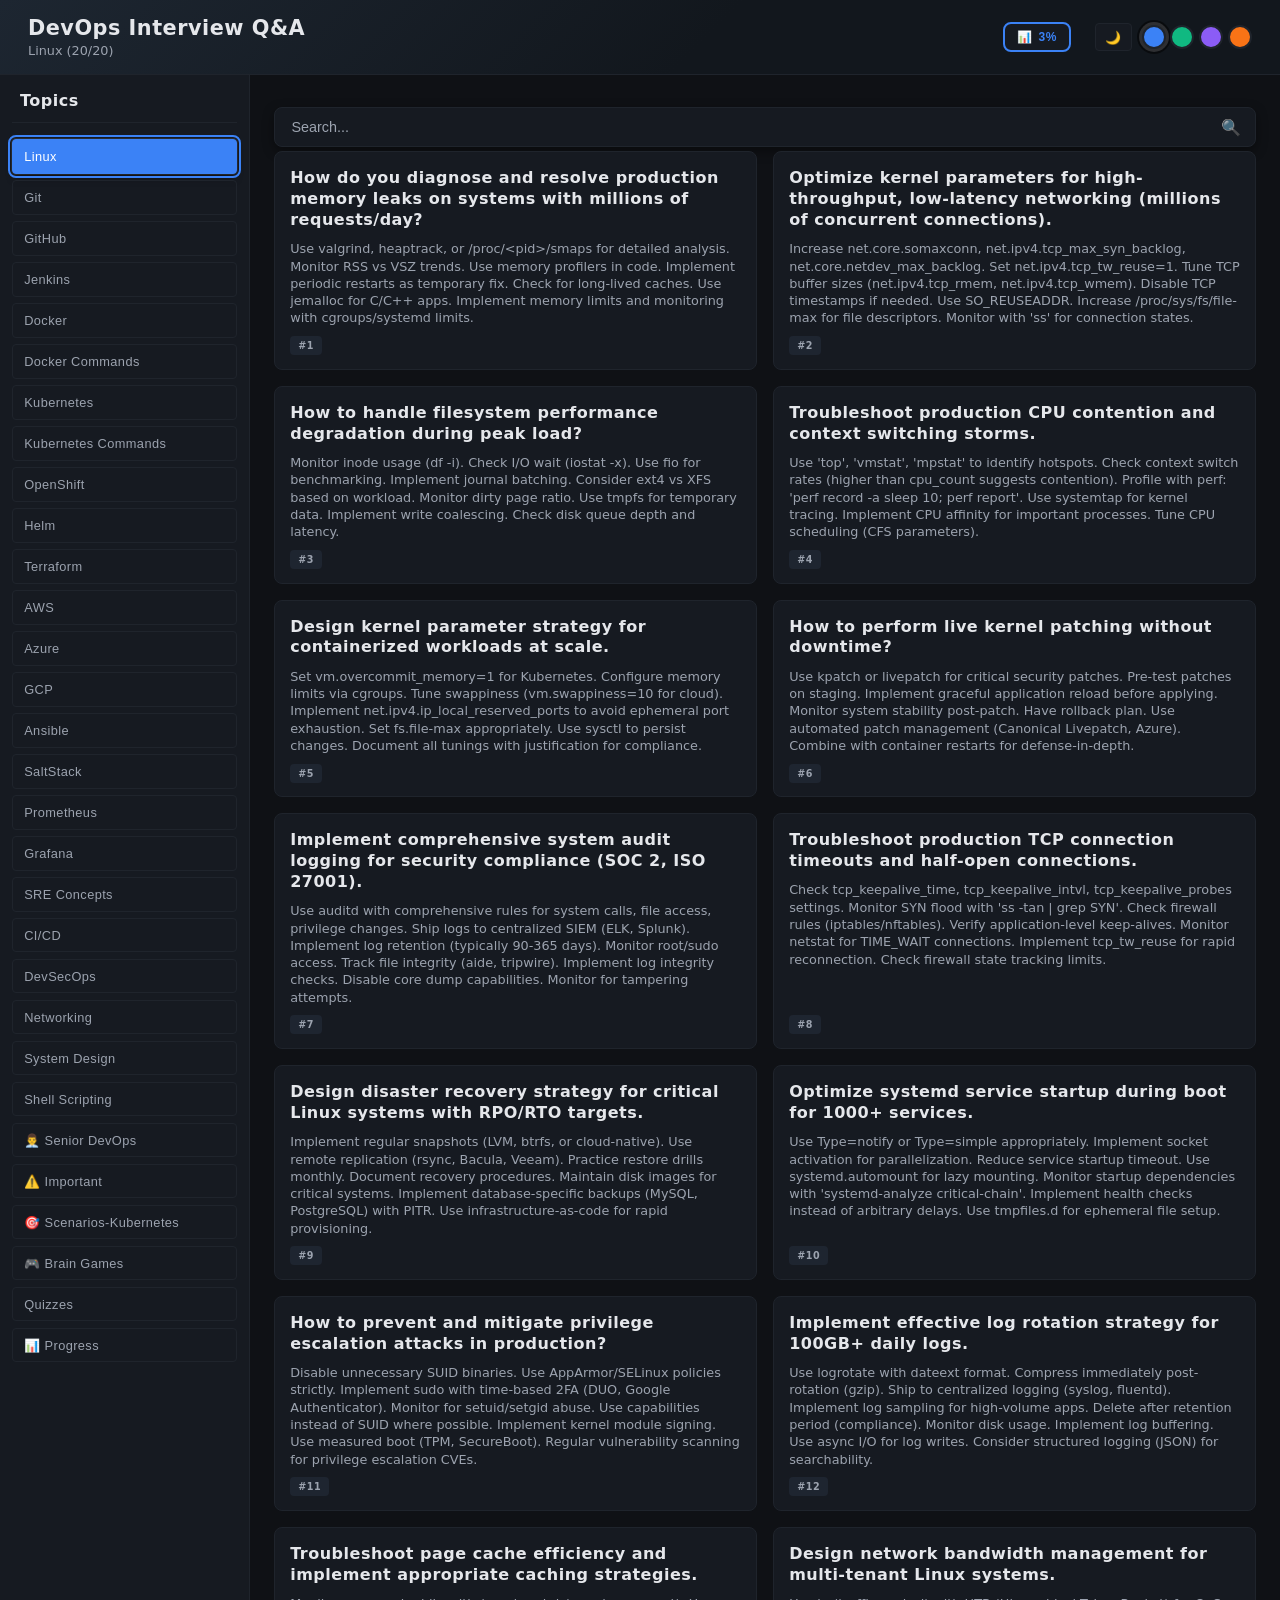
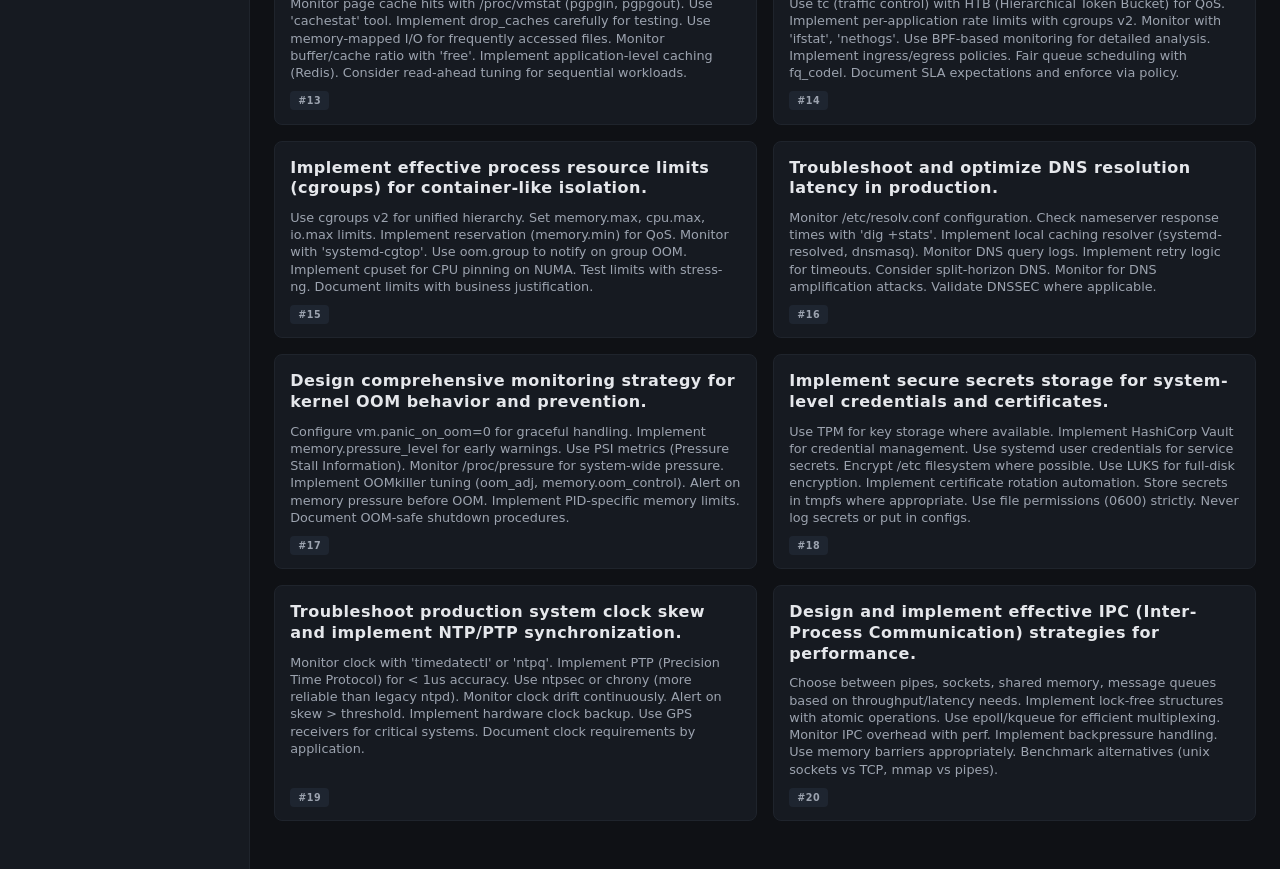
==== commit 535d8848: "Update index.html" ====
--- a/frontend/index.html
+++ b/frontend/index.html
@@ -60,6 +60,8 @@
                     <button class="tab-btn" data-topic="System Design Basics">System Design</button>
                     <button class="tab-btn" data-topic="Shell Scripting">Shell Scripting</button>
                     <button class="tab-btn" data-topic="Senior DevOps">👨‍💼 Senior DevOps</button>
+                    <button class="tab-btn" data-topic="Important">⚠️ Important</button>
+                    <button class="tab-btn" data-topic="Scenario-Based Kubernetes">🎯 Scenarios-Kubernetes</button>
                     <button class="tab-btn" data-topic="Brain Games">🎮 Brain Games</button>
                     <button class="tab-btn" data-topic="Quizzes">Quizzes</button>
                     <button class="tab-btn" data-topic="Progress">📊 Progress</button>
--- a/frontend/styles.css
+++ b/frontend/styles.css
@@ -1126,602 +1126,505 @@
   }
 }
 
-/* ==================== PROFESSIONAL PORTFOLIO STYLES ==================== */
-
-.portfolio-container {
-  max-width: 1400px;
+/* ===================== Brain Games Styles ===================== */
+
+.brain-games-container {
+  animation: fadeIn 0.5s ease;
+}
+
+.games-header {
+  text-align: center;
+  margin-bottom: 3rem;
+}
+
+.games-title {
+  font-size: 2.5rem;
+  margin-bottom: 0.5rem;
+  background: linear-gradient(135deg, var(--accent), var(--accent-hover));
+  -webkit-background-clip: text;
+  background-clip: text;
+  -webkit-text-fill-color: transparent;
+}
+
+.games-subtitle {
+  font-size: 1.1rem;
+  color: var(--text-dim);
+}
+
+.games-grid {
+  display: grid;
+  grid-template-columns: repeat(auto-fit, minmax(280px, 1fr));
+  gap: 2rem;
+  max-width: 1000px;
   margin: 0 auto;
+}
+
+.game-card {
+  background: var(--bg-alt);
+  border: 2px solid var(--border);
+  border-radius: var(--radius-lg);
   padding: 2rem;
-  animation: fadeIn 0.6s ease;
-}
-
-/* Hero Section */
-.portfolio-hero {
-  background: linear-gradient(135deg, var(--accent)20, var(--bg-alt));
-  border: 2px solid var(--accent);
-  border-radius: var(--radius-lg);
-  padding: 4rem 2rem;
-  text-align: center;
-  margin-bottom: 3rem;
+  text-align: center;
+  cursor: pointer;
+  transition: all var(--transition);
+}
+
+.game-card:hover {
+  border-color: var(--accent);
+  transform: translateY(-5px);
+  box-shadow: 0 8px 24px rgba(0,0,0,0.3);
+}
+
+.game-icon {
+  font-size: 4rem;
+  margin-bottom: 1rem;
+}
+
+.game-title {
+  font-size: 1.5rem;
+  margin-bottom: 0.75rem;
+  color: var(--text);
+}
+
+.game-description {
+  color: var(--text-dim);
+  margin-bottom: 1.5rem;
+  line-height: 1.6;
+}
+
+.game-play-btn {
+  background: var(--accent);
+  color: white;
+  border: none;
+  padding: 0.75rem 2rem;
+  border-radius: var(--radius);
+  font-size: 1rem;
+  font-weight: 600;
+  cursor: pointer;
+  transition: all var(--transition);
+}
+
+.game-play-btn:hover {
+  background: var(--accent-hover);
+  transform: scale(1.05);
+}
+
+/* Memory Game Styles */
+.memory-game-container,
+.number-game-container,
+.word-game-container {
+  animation: fadeIn 0.5s ease;
+  max-width: 800px;
+  margin: 0 auto;
+}
+
+.game-header {
+  display: flex;
+  justify-content: space-between;
+  align-items: center;
+  margin-bottom: 2rem;
+  flex-wrap: wrap;
+  gap: 1rem;
+}
+
+.game-header h2 {
+  font-size: 2rem;
+  margin: 0;
+}
+
+.back-btn {
+  background: var(--bg-alt);
+  border: 2px solid var(--border);
+  color: var(--text);
+  padding: 0.5rem 1rem;
+  border-radius: var(--radius);
+  cursor: pointer;
+  transition: all var(--transition);
+}
+
+.back-btn:hover {
+  border-color: var(--accent);
+  background: var(--accent);
+  color: white;
+}
+
+.game-stats {
+  display: flex;
+  gap: 2rem;
+  font-size: 1.1rem;
+}
+
+.game-stats strong {
+  color: var(--accent);
+}
+
+.memory-grid {
+  display: grid;
+  grid-template-columns: repeat(4, 1fr);
+  gap: 1rem;
+  margin-top: 2rem;
+}
+
+.memory-card {
+  aspect-ratio: 1;
+  cursor: pointer;
+  perspective: 1000px;
+}
+
+.card-inner {
   position: relative;
-  overflow: hidden;
-}
-
-.portfolio-hero::before {
-  content: '';
+  width: 100%;
+  height: 100%;
+  transition: transform 0.6s;
+  transform-style: preserve-3d;
+}
+
+.memory-card.flipped .card-inner {
+  transform: rotateY(180deg);
+}
+
+.card-front,
+.card-back {
   position: absolute;
-  top: -50%;
-  right: -50%;
-  width: 200%;
-  height: 200%;
-  background: radial-gradient(circle, var(--accent)10, transparent 70%);
-  animation: pulse 4s ease-in-out infinite;
-}
-
-.hero-content {
-  position: relative;
-  z-index: 1;
-}
-
-.hero-image {
-  margin-bottom: 2rem;
-}
-
-.avatar {
-  width: 120px;
-  height: 120px;
-  margin: 0 auto;
-  background: var(--accent);
-  border-radius: 50%;
+  width: 100%;
+  height: 100%;
+  backface-visibility: hidden;
   display: flex;
   align-items: center;
   justify-content: center;
-  font-size: 4rem;
-  border: 4px solid var(--bg);
-  box-shadow: 0 10px 40px rgba(0,0,0,0.3);
-}
-
-.hero-title {
   font-size: 3rem;
-  margin: 0 0 1rem 0;
-  background: linear-gradient(135deg, var(--accent), var(--accent-hover));
-  -webkit-background-clip: text;
-  -webkit-text-fill-color: transparent;
-  background-clip: text;
-}
-
-.hero-subtitle {
+  border-radius: var(--radius-lg);
+  border: 2px solid var(--border);
+}
+
+.card-front {
+  background: var(--bg-alt);
+  color: var(--text-dim);
+}
+
+.card-back {
+  background: var(--accent);
+  color: white;
+  transform: rotateY(180deg);
+}
+
+/* Number Sequence Game Styles */
+.number-game-content {
+  text-align: center;
+}
+
+.sequence-display {
+  background: var(--bg-alt);
+  border: 2px solid var(--border);
+  border-radius: var(--radius-lg);
+  padding: 3rem 2rem;
+  margin-bottom: 2rem;
+  min-height: 200px;
+  display: flex;
+  flex-direction: column;
+  justify-content: center;
+  align-items: center;
+}
+
+.game-instruction {
   font-size: 1.3rem;
-  color: var(--text-dim);
-  margin-bottom: 2rem;
-}
-
-.hero-tags {
+  color: var(--text);
+  margin-bottom: 1.5rem;
+}
+
+#sequenceNumbers {
   display: flex;
   gap: 1rem;
   justify-content: center;
   flex-wrap: wrap;
 }
 
-.tag {
+.sequence-number {
+  font-size: 3rem;
+  font-weight: bold;
+  color: var(--text-dim);
+  padding: 1rem 1.5rem;
+  background: var(--bg);
+  border: 2px solid var(--border);
+  border-radius: var(--radius);
+  min-width: 80px;
+  transition: all 0.3s;
+}
+
+.sequence-number.active {
+  color: white;
+  background: var(--accent);
+  border-color: var(--accent);
+  transform: scale(1.2);
+}
+
+.number-pad {
+  display: grid;
+  grid-template-columns: repeat(5, 1fr);
+  gap: 1rem;
+  margin: 2rem 0;
+  max-width: 500px;
+  margin-left: auto;
+  margin-right: auto;
+}
+
+.number-btn {
+  padding: 1.5rem;
+  font-size: 1.5rem;
+  font-weight: bold;
+  background: var(--bg-alt);
+  border: 2px solid var(--border);
+  border-radius: var(--radius);
+  color: var(--text);
+  cursor: pointer;
+  transition: all var(--transition);
+}
+
+.number-btn:hover {
+  background: var(--accent);
+  border-color: var(--accent);
+  color: white;
+  transform: scale(1.05);
+}
+
+.number-btn:active {
+  transform: scale(0.95);
+}
+
+.start-btn {
+  padding: 1rem 3rem;
+  font-size: 1.2rem;
+  font-weight: bold;
   background: var(--accent);
   color: white;
-  padding: 0.5rem 1.5rem;
-  border-radius: 25px;
-  font-size: 0.9rem;
-  font-weight: 600;
-  box-shadow: 0 4px 12px rgba(0,0,0,0.2);
-}
-
-/* Portfolio Sections */
-.portfolio-section {
-  margin-bottom: 4rem;
-}
-
-.section-title {
-  font-size: 2rem;
-  margin-bottom: 2rem;
-  display: flex;
-  align-items: center;
-  gap: 1rem;
-  color: var(--text);
-}
-
-.title-icon {
-  font-size: 2.5rem;
-}
-
-/* About Section */
-.about-content {
-  background: var(--bg-alt);
-  border: 2px solid var(--border);
+  border: none;
+  border-radius: var(--radius-lg);
+  cursor: pointer;
+  transition: all var(--transition);
+  margin-top: 2rem;
+}
+
+.start-btn:hover:not(:disabled) {
+  background: var(--accent-hover);
+  transform: scale(1.05);
+}
+
+.start-btn:disabled {
+  opacity: 0.5;
+  cursor: not-allowed;
+}
+
+/* Word Scramble Game Styles */
+.word-game-content {
+  text-align: center;
+  max-width: 600px;
+  margin: 0 auto;
+}
+
+.scrambled-word {
+  font-size: 3rem;
+  font-weight: bold;
+  letter-spacing: 0.5rem;
+  background: var(--bg-alt);
+  border: 3px solid var(--accent);
   border-radius: var(--radius-lg);
   padding: 2rem;
-}
-
-.about-text {
+  margin: 2rem 0;
+  color: var(--accent);
+  text-transform: uppercase;
+}
+
+.word-input {
+  width: 100%;
+  padding: 1rem;
+  font-size: 1.5rem;
+  text-align: center;
+  background: var(--bg-alt);
+  border: 2px solid var(--border);
+  border-radius: var(--radius);
+  color: var(--text);
+  margin-bottom: 2rem;
+  text-transform: uppercase;
+  letter-spacing: 0.2rem;
+}
+
+.word-input:focus {
+  outline: none;
+  border-color: var(--accent);
+}
+
+.word-input:disabled {
+  opacity: 0.5;
+  cursor: not-allowed;
+}
+
+.word-game-actions {
+  display: flex;
+  gap: 1rem;
+  justify-content: center;
+}
+
+.word-btn {
+  padding: 1rem 2rem;
   font-size: 1.1rem;
-  line-height: 1.8;
-  color: var(--text-dim);
-  margin-bottom: 2rem;
-}
-
-.stats-grid {
-  display: grid;
-  grid-template-columns: repeat(auto-fit, minmax(150px, 1fr));
-  gap: 2rem;
-  margin-top: 2rem;
-}
-
-.stat-item {
-  text-align: center;
-  padding: 1.5rem;
-  background: var(--bg);
-  border-radius: var(--radius);
-  border: 2px solid var(--border);
-  transition: all var(--transition);
-}
-
-.stat-item:hover {
-  border-color: var(--accent);
-  transform: translateY(-5px);
-}
-
-.stat-number {
-  font-size: 2.5rem;
-  font-weight: bold;
-  color: var(--accent);
-  display: block;
-  margin-bottom: 0.5rem;
-}
-
-.stat-label {
-  font-size: 0.9rem;
-  color: var(--text-dim);
-  text-transform: uppercase;
-  letter-spacing: 1px;
-}
-
-/* Skills Section */
-.skills-grid {
-  display: grid;
-  grid-template-columns: repeat(auto-fit, minmax(350px, 1fr));
-  gap: 2rem;
-}
-
-.skill-category {
-  background: var(--bg-alt);
-  border: 2px solid var(--border);
-  border-radius: var(--radius-lg);
-  padding: 2rem;
-  transition: all var(--transition);
-}
-
-.skill-category:hover {
-  border-color: var(--accent);
-  box-shadow: 0 8px 24px rgba(0,0,0,0.3);
-}
-
-.skill-category-title {
-  font-size: 1.2rem;
-  margin-bottom: 1.5rem;
-  color: var(--accent);
-  border-bottom: 2px solid var(--border);
-  padding-bottom: 0.75rem;
-}
-
-.skill-items {
-  display: flex;
-  flex-direction: column;
-  gap: 1.25rem;
-}
-
-.skill-item {
-  display: flex;
-  flex-direction: column;
-  gap: 0.5rem;
-}
-
-.skill-name {
-  font-size: 0.95rem;
   font-weight: 600;
-  color: var(--text);
-}
-
-.skill-bar {
-  height: 8px;
-  background: var(--bg);
-  border-radius: 10px;
-  overflow: hidden;
-  position: relative;
-}
-
-.skill-progress {
-  height: 100%;
-  background: linear-gradient(90deg, var(--accent), var(--accent-hover));
-  border-radius: 10px;
-  width: 0;
-  transition: width 1.5s cubic-bezier(0.16, 1, 0.3, 1);
-  box-shadow: 0 0 10px var(--accent)60;
-}
-
-.skill-progress.animate {
-  width: var(--target-width, 0);
-}
-
-/* Projects Section */
-.projects-grid {
-  display: grid;
-  grid-template-columns: repeat(auto-fit, minmax(400px, 1fr));
-  gap: 2rem;
-}
-
-.project-card {
-  background: var(--bg-alt);
-  border: 2px solid var(--border);
-  border-radius: var(--radius-lg);
-  padding: 2rem;
-  transition: all var(--transition);
-  display: flex;
-  flex-direction: column;
-  gap: 1.5rem;
-}
-
-.project-card:hover {
-  border-color: var(--accent);
-  transform: translateY(-8px);
-  box-shadow: 0 12px 40px rgba(0,0,0,0.4);
-}
-
-.project-header {
-  display: flex;
-  justify-content: space-between;
-  align-items: flex-start;
-  gap: 1rem;
-}
-
-.project-header h3 {
-  font-size: 1.4rem;
-  margin: 0;
-  color: var(--text);
-  flex: 1;
-}
-
-.project-badge {
-  padding: 0.35rem 1rem;
-  border-radius: 20px;
-  font-size: 0.75rem;
-  font-weight: 600;
-  text-transform: uppercase;
-  white-space: nowrap;
-}
-
-.project-badge.featured {
-  background: linear-gradient(135deg, #FFD700, #FFA500);
-  color: #000;
-}
-
-.project-badge {
-  background: var(--accent)30;
-  color: var(--accent);
-}
-
-.project-description {
-  color: var(--text-dim);
-  line-height: 1.7;
-  font-size: 0.95rem;
-}
-
-.project-tech {
-  display: flex;
-  flex-wrap: wrap;
-  gap: 0.75rem;
-}
-
-.tech-tag {
-  background: var(--bg);
-  border: 1px solid var(--border);
-  color: var(--text-dim);
-  padding: 0.4rem 1rem;
-  border-radius: 15px;
-  font-size: 0.8rem;
-  font-weight: 500;
-  transition: all var(--transition);
-}
-
-.tech-tag:hover {
-  border-color: var(--accent);
-  color: var(--accent);
-}
-
-.project-metrics {
-  display: flex;
-  gap: 2rem;
-  padding-top: 1.5rem;
-  border-top: 1px solid var(--border);
-}
-
-.metric {
-  display: flex;
-  flex-direction: column;
-  gap: 0.25rem;
-}
-
-.metric-value {
-  font-size: 1.8rem;
-  font-weight: bold;
-  color: var(--accent);
-}
-
-.metric-label {
-  font-size: 0.8rem;
-  color: var(--text-dim);
-  text-transform: uppercase;
-  letter-spacing: 0.5px;
-}
-
-/* Certifications Section */
-.certifications-grid {
-  display: grid;
-  grid-template-columns: repeat(auto-fit, minmax(280px, 1fr));
-  gap: 2rem;
-}
-
-.cert-card {
-  background: var(--bg-alt);
-  border: 2px solid var(--border);
-  border-radius: var(--radius-lg);
-  padding: 2rem;
-  text-align: center;
-  transition: all var(--transition);
-}
-
-.cert-card:hover {
-  border-color: var(--accent);
-  transform: translateY(-5px);
-  box-shadow: 0 8px 30px rgba(0,0,0,0.3);
-}
-
-.cert-icon {
-  font-size: 4rem;
-  margin-bottom: 1rem;
-}
-
-.cert-card h3 {
-  font-size: 1.2rem;
-  margin: 0 0 0.5rem 0;
-  color: var(--text);
-}
-
-.cert-issuer {
-  color: var(--text-dim);
-  font-size: 0.9rem;
-  margin-bottom: 1rem;
-}
-
-.cert-level {
-  display: inline-block;
   background: var(--accent);
   color: white;
-  padding: 0.4rem 1.2rem;
-  border-radius: 20px;
-  font-size: 0.8rem;
-  font-weight: 600;
-}
-
-/* Experience Timeline */
-.timeline {
-  position: relative;
-  padding-left: 3rem;
-}
-
-.timeline::before {
-  content: '';
-  position: absolute;
-  left: 0;
-  top: 0;
-  bottom: 0;
-  width: 3px;
-  background: linear-gradient(180deg, var(--accent), var(--accent-hover));
-}
-
-.timeline-item {
-  position: relative;
-  margin-bottom: 3rem;
-  padding-bottom: 2rem;
-}
-
-.timeline-marker {
-  position: absolute;
-  left: -3.6rem;
-  top: 0;
-  width: 20px;
-  height: 20px;
-  background: var(--accent);
-  border: 4px solid var(--bg);
-  border-radius: 50%;
-  box-shadow: 0 0 0 4px var(--accent)30;
-}
-
-.timeline-content {
-  background: var(--bg-alt);
-  border: 2px solid var(--border);
-  border-radius: var(--radius-lg);
-  padding: 2rem;
+  border: none;
+  border-radius: var(--radius);
+  cursor: pointer;
   transition: all var(--transition);
 }
 
-.timeline-content:hover {
+.word-btn:hover:not(:disabled) {
+  background: var(--accent-hover);
+  transform: scale(1.05);
+}
+
+.word-btn:disabled {
+  opacity: 0.5;
+  cursor: not-allowed;
+}
+
+.word-btn.secondary {
+  background: var(--bg-alt);
+  border: 2px solid var(--border);
+  color: var(--text);
+}
+
+.word-btn.secondary:hover:not(:disabled) {
   border-color: var(--accent);
-  transform: translateX(10px);
-}
-
-.timeline-title {
-  font-size: 1.4rem;
-  margin: 0 0 0.5rem 0;
-  color: var(--accent);
-}
-
-.timeline-company {
-  color: var(--text-dim);
-  font-size: 1rem;
-  margin-bottom: 1rem;
-  font-weight: 500;
-}
-
-.timeline-achievements {
-  list-style: none;
-  padding: 0;
-  margin: 0;
-  display: flex;
-  flex-direction: column;
-  gap: 0.75rem;
-}
-
-.timeline-achievements li {
-  color: var(--text-dim);
-  line-height: 1.6;
-  padding-left: 1.5rem;
-  position: relative;
-}
-
-.timeline-achievements li::before {
-  content: '▸';
-  position: absolute;
-  left: 0;
-  color: var(--accent);
-  font-weight: bold;
-}
-
-/* Contact Section */
-.contact-section {
-  background: linear-gradient(135deg, var(--accent)15, var(--bg-alt));
-  border: 2px solid var(--accent);
-  border-radius: var(--radius-lg);
-  padding: 3rem;
-  text-align: center;
-}
-
-.contact-text {
-  font-size: 1.1rem;
-  line-height: 1.8;
-  color: var(--text-dim);
-  max-width: 700px;
-  margin: 0 auto 2rem;
-}
-
-.contact-links {
-  display: flex;
-  gap: 1.5rem;
-  justify-content: center;
-  flex-wrap: wrap;
-}
-
-.contact-btn {
-  display: inline-flex;
-  align-items: center;
-  gap: 0.75rem;
   background: var(--accent);
   color: white;
-  padding: 1rem 2rem;
+}
+
+.word-feedback {
+  font-size: 1.5rem;
+  font-weight: bold;
+  margin-top: 1.5rem;
+  min-height: 2rem;
+}
+
+.word-feedback.correct {
+  color: #10b981;
+}
+
+.word-feedback.incorrect {
+  color: var(--danger);
+}
+
+/* Country & Flag Games Styles */
+.country-game-container {
+  animation: fadeIn 0.5s ease;
+  max-width: 900px;
+  margin: 0 auto;
+}
+
+.country-grid {
+  display: grid;
+  grid-template-columns: repeat(4, 1fr);
+  gap: 1rem;
+  margin-top: 2rem;
+}
+
+.country-card {
+  padding: 1.5rem 1rem;
+  background: var(--bg-alt);
+  border: 2px solid var(--border);
   border-radius: var(--radius);
-  text-decoration: none;
+  text-align: center;
+  cursor: pointer;
+  transition: all 0.3s;
+  min-height: 80px;
+  display: flex;
+  align-items: center;
+  justify-content: center;
+  font-weight: 500;
+  font-size: 1rem;
+}
+
+.country-card.country {
+  color: var(--text);
+}
+
+.country-card.capital {
+  color: var(--accent);
   font-weight: 600;
-  font-size: 1rem;
-  transition: all var(--transition);
-  border: 2px solid var(--accent);
-}
-
-.contact-btn:hover {
-  background: var(--accent-hover);
+}
+
+.country-card.flag {
+  font-size: 3rem;
+}
+
+.flag-emoji {
+  font-size: 3rem;
+  line-height: 1;
+}
+
+.country-card:hover:not(.matched) {
+  border-color: var(--accent);
   transform: translateY(-3px);
-  box-shadow: 0 8px 24px var(--accent)40;
-}
-
-.btn-icon {
-  font-size: 1.3rem;
-}
-
-/* Responsive Portfolio Styles */
-@media (max-width: 1024px) {
-  .skills-grid {
-    grid-template-columns: repeat(auto-fit, minmax(300px, 1fr));
+  box-shadow: 0 4px 12px rgba(0,0,0,0.2);
+}
+
+.country-card.selected {
+  background: var(--accent);
+  color: white;
+  border-color: var(--accent);
+  transform: scale(1.05);
+}
+
+.country-card.matched {
+  background: linear-gradient(135deg, #10b981, #059669);
+  color: white;
+  border-color: #10b981;
+  cursor: default;
+  opacity: 0.7;
+}
+
+.country-card.matched:hover {
+  transform: none;
+}
+
+/* Responsive Brain Games */
+@media (max-width: 768px) {
+  .games-grid {
+    grid-template-columns: 1fr;
   }
   
-  .projects-grid {
-    grid-template-columns: 1fr;
-  }
-}
-
-@media (max-width: 768px) {
-  .portfolio-container {
-    padding: 1rem;
+  .memory-grid {
+    grid-template-columns: repeat(3, 1fr);
   }
   
-  .portfolio-hero {
-    padding: 3rem 1.5rem;
+  .number-pad {
+    grid-template-columns: repeat(3, 1fr);
   }
   
-  .hero-title {
+  .game-header {
+    flex-direction: column;
+    align-items: flex-start;
+  }
+  
+  .scrambled-word {
     font-size: 2rem;
+    letter-spacing: 0.3rem;
   }
   
-  .hero-subtitle {
-    font-size: 1rem;
+  .word-input {
+    font-size: 1.2rem;
   }
   
-  .section-title {
-    font-size: 1.5rem;
+  .country-grid {
+    grid-template-columns: repeat(2, 1fr);
   }
   
-  .skills-grid {
-    grid-template-columns: 1fr;
+  .country-card {
+    font-size: 0.9rem;
+    padding: 1rem 0.5rem;
   }
   
-  .certifications-grid {
-    grid-template-columns: 1fr;
-  }
-  
-  .stats-grid {
-    grid-template-columns: 1fr;
-  }
-  
-  .timeline {
-    padding-left: 2rem;
-  }
-  
-  .timeline-marker {
-    left: -2.6rem;
-  }
-  
-  .contact-links {
-    flex-direction: column;
-  }
-  
-  .contact-btn {
-    width: 100%;
-    justify-content: center;
-  }
-}
-
-@media (max-width: 560px) {
-  .hero-title {
-    font-size: 1.8rem;
-  }
-  
-  .avatar {
-    width: 90px;
-    height: 90px;
-    font-size: 3rem;
-  }
-  
-  .project-header {
-    flex-direction: column;
-  }
-  
-  .project-metrics {
-    flex-direction: column;
-    gap: 1rem;
+  .flag-emoji {
+    font-size: 2.5rem;
   }
 }
 
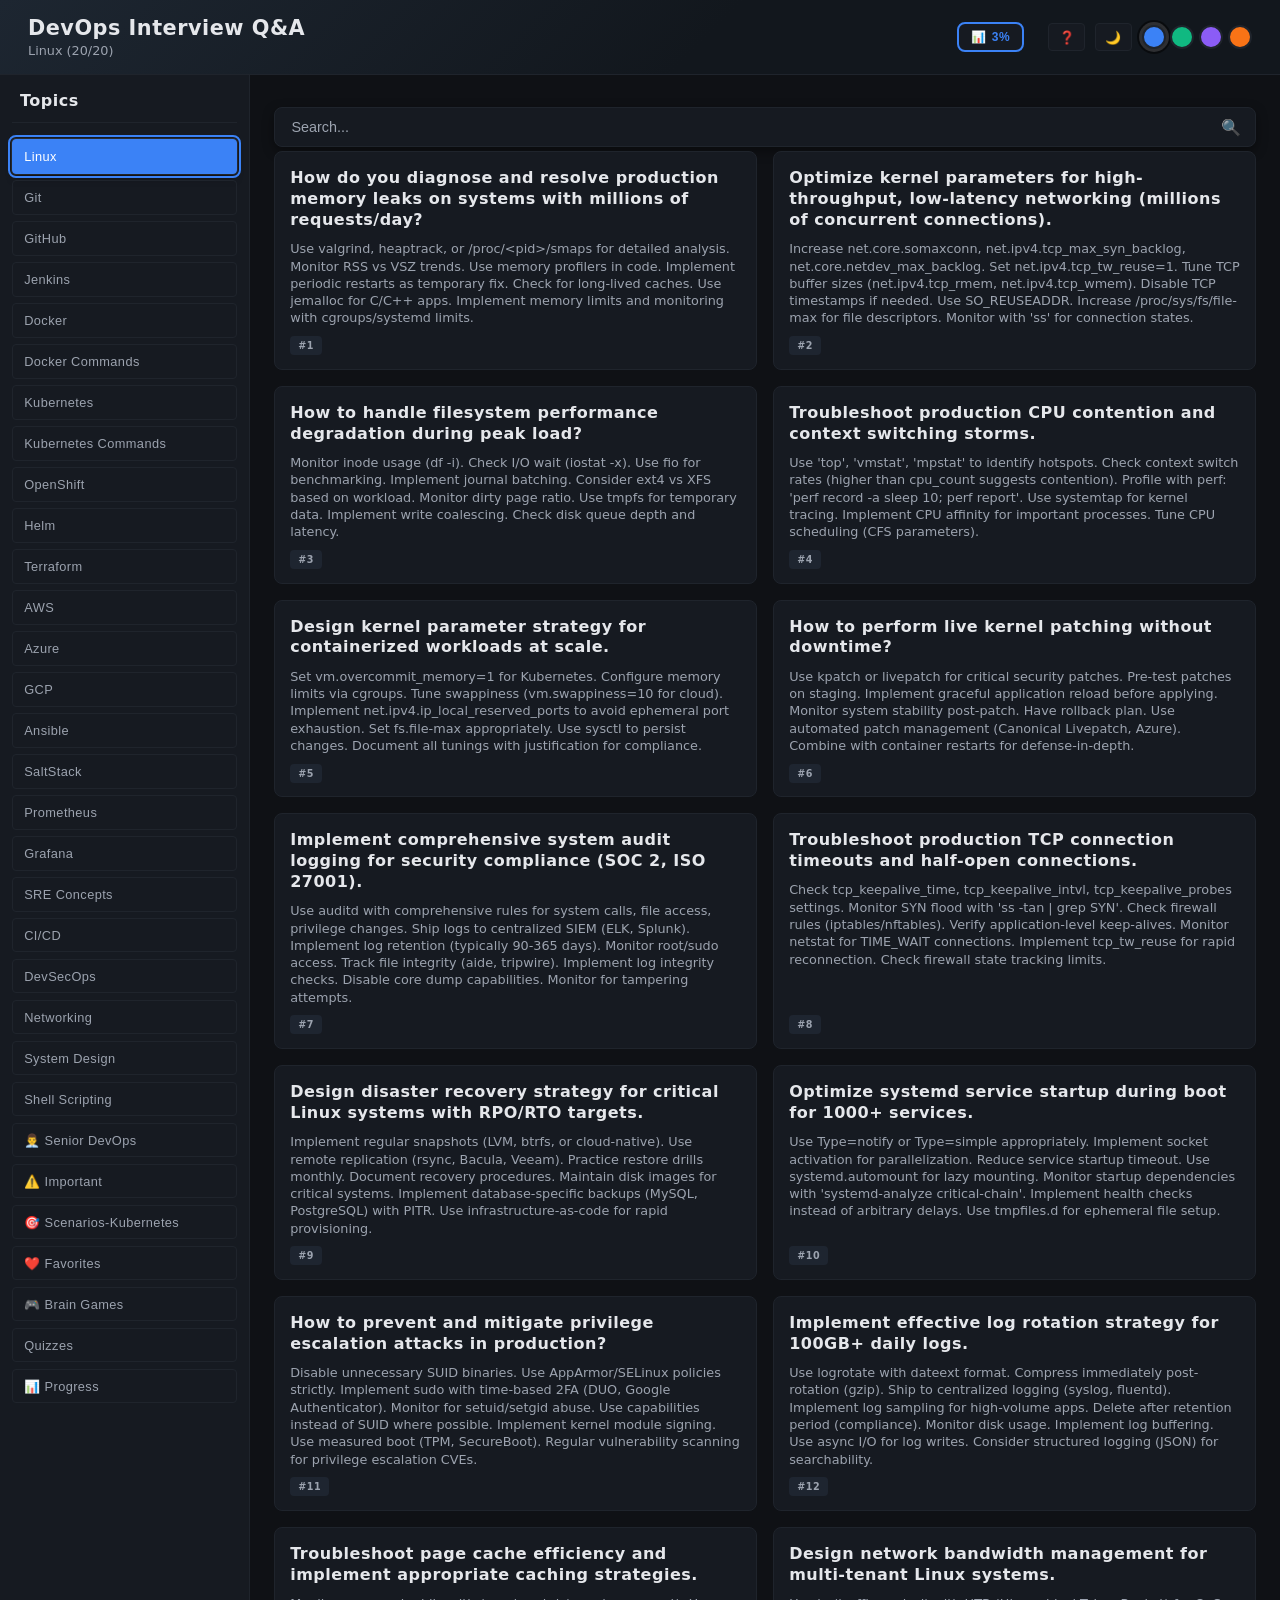
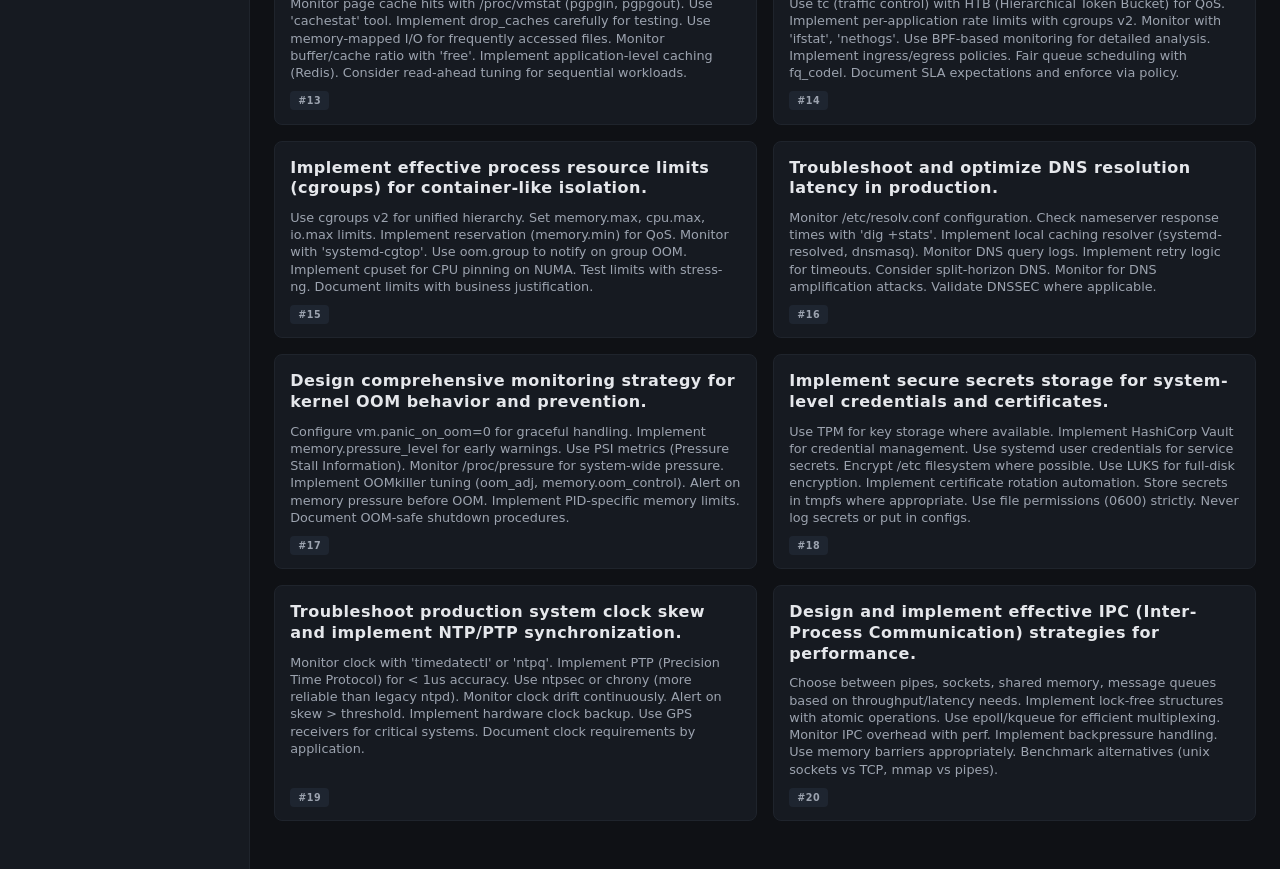
==== commit b0ee79f5: "Update index.html" ====
--- a/frontend/index.html
+++ b/frontend/index.html
@@ -3,8 +3,11 @@
 <head>
     <meta charset="UTF-8">
     <meta name="viewport" content="width=device-width, initial-scale=1.0">
+    <meta http-equiv="Cache-Control" content="no-cache, no-store, must-revalidate">
+    <meta http-equiv="Pragma" content="no-cache">
+    <meta http-equiv="Expires" content="0">
     <title>DevOps Interview Questions & Answers</title>
-    <link rel="stylesheet" href="styles.css?v=20251214">
+    <link rel="stylesheet" href="styles.css">
 </head>
 <body>
     <div class="container">
@@ -17,6 +20,7 @@
                 </div>
                 <button id="progressBtn" class="progress-btn" aria-label="View progress tracking" title="View Progress">📊 <span id="progressBtnText">0%</span></button>
                 <div class="header-controls">
+                    <button id="helpBtn" class="control-btn" aria-label="Keyboard shortcuts" title="Help (?)">❓</button>
                     <button id="themeToggle" class="control-btn" aria-label="Toggle light or dark theme" title="Toggle Theme">🌙</button>
                     <div class="accent-picker" role="group" aria-label="Accent color selector">
                         <button class="accent-btn" data-accent="blue" aria-label="Blue accent" title="Blue"></button>
@@ -62,6 +66,7 @@
                     <button class="tab-btn" data-topic="Senior DevOps">👨‍💼 Senior DevOps</button>
                     <button class="tab-btn" data-topic="Important">⚠️ Important</button>
                     <button class="tab-btn" data-topic="Scenario-Based Kubernetes">🎯 Scenarios-Kubernetes</button>
+                    <button class="tab-btn" data-topic="Favorites">❤️ Favorites</button>
                     <button class="tab-btn" data-topic="Brain Games">🎮 Brain Games</button>
                     <button class="tab-btn" data-topic="Quizzes">Quizzes</button>
                     <button class="tab-btn" data-topic="Progress">📊 Progress</button>
@@ -90,6 +95,19 @@
         </div>
     </div>
 
-    <script src="script.js?v=20251214"></script>
+    <script src="script.js"></script>
+    <script>
+        // Register Service Worker for aggressive cache busting
+        if ('serviceWorker' in navigator) {
+            navigator.serviceWorker.register('sw.js?t=' + new Date().getTime()).catch(err => {
+                console.log('ServiceWorker registration failed: ', err);
+            });
+        }
+        
+        // Clear browser cache on page load
+        if (navigator.serviceWorker && navigator.serviceWorker.controller) {
+            window.location.reload(true);
+        }
+    </script>
 </body>
 </html>
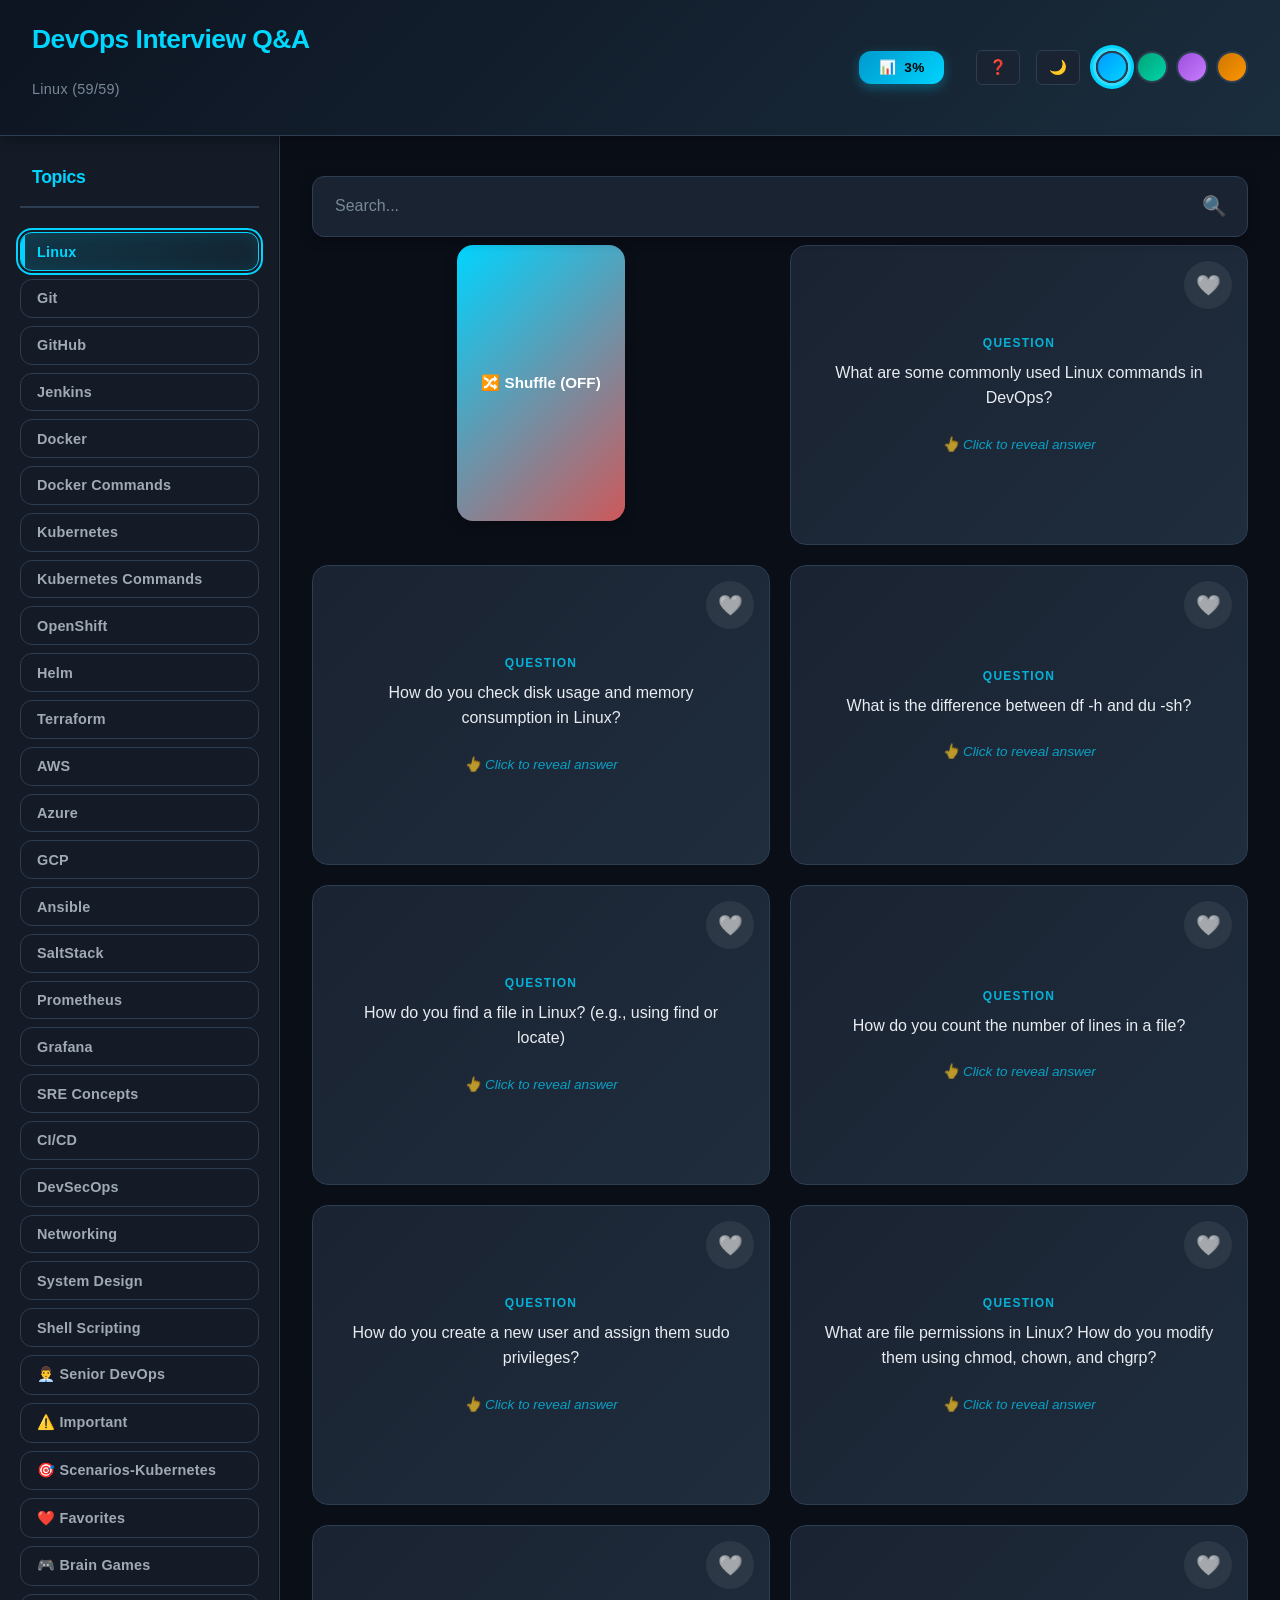
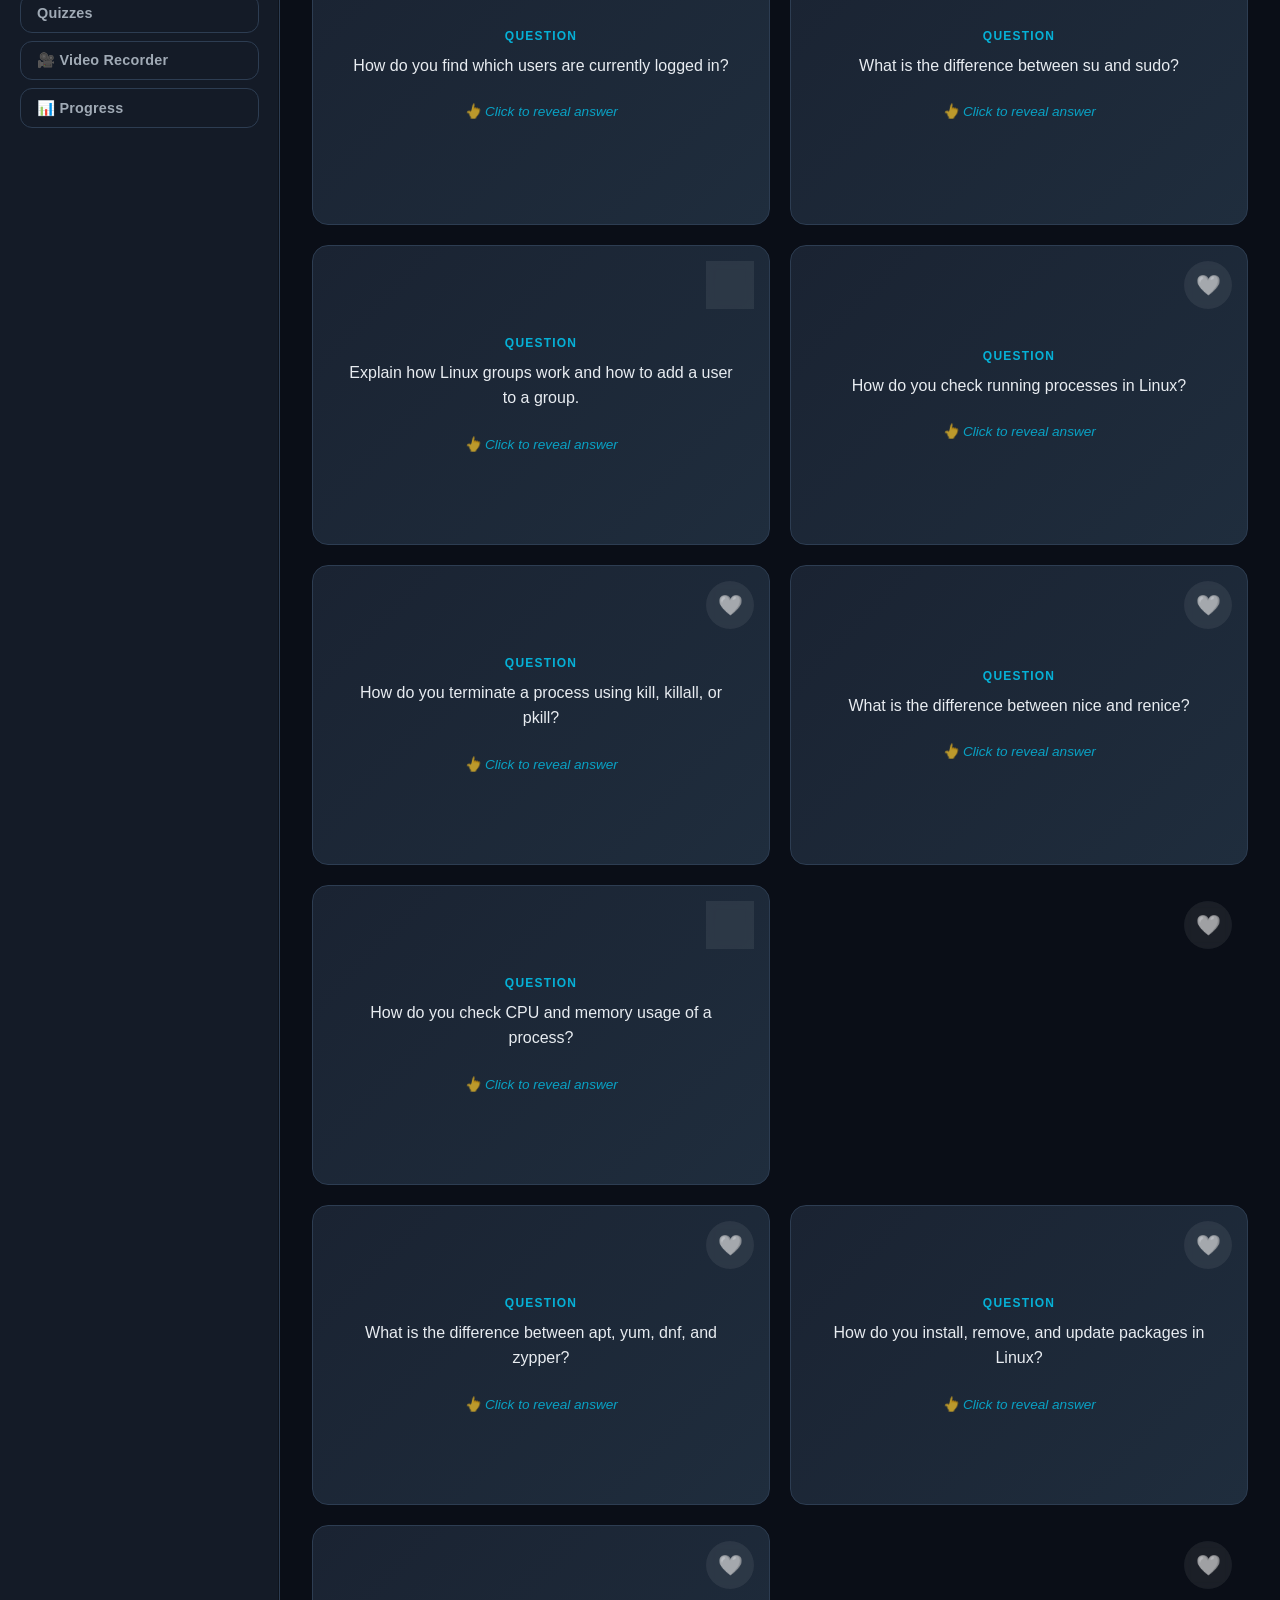
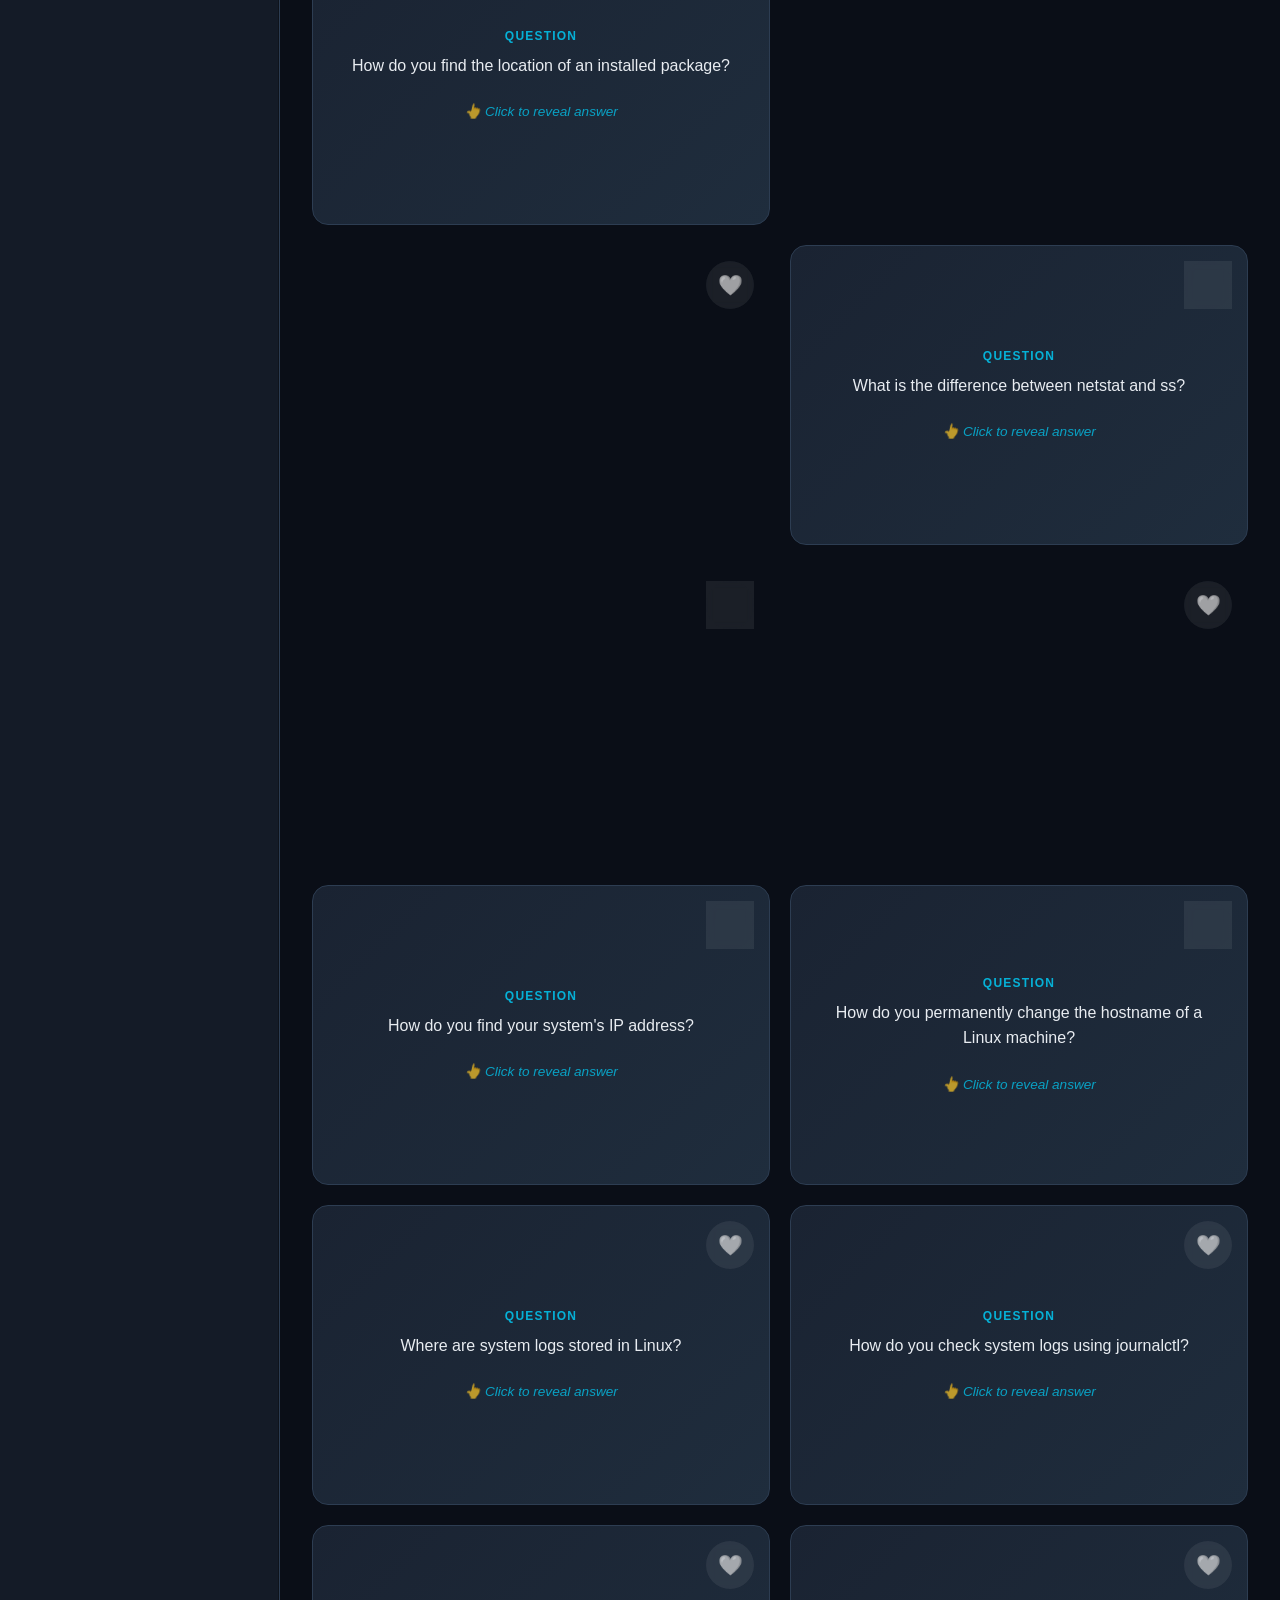
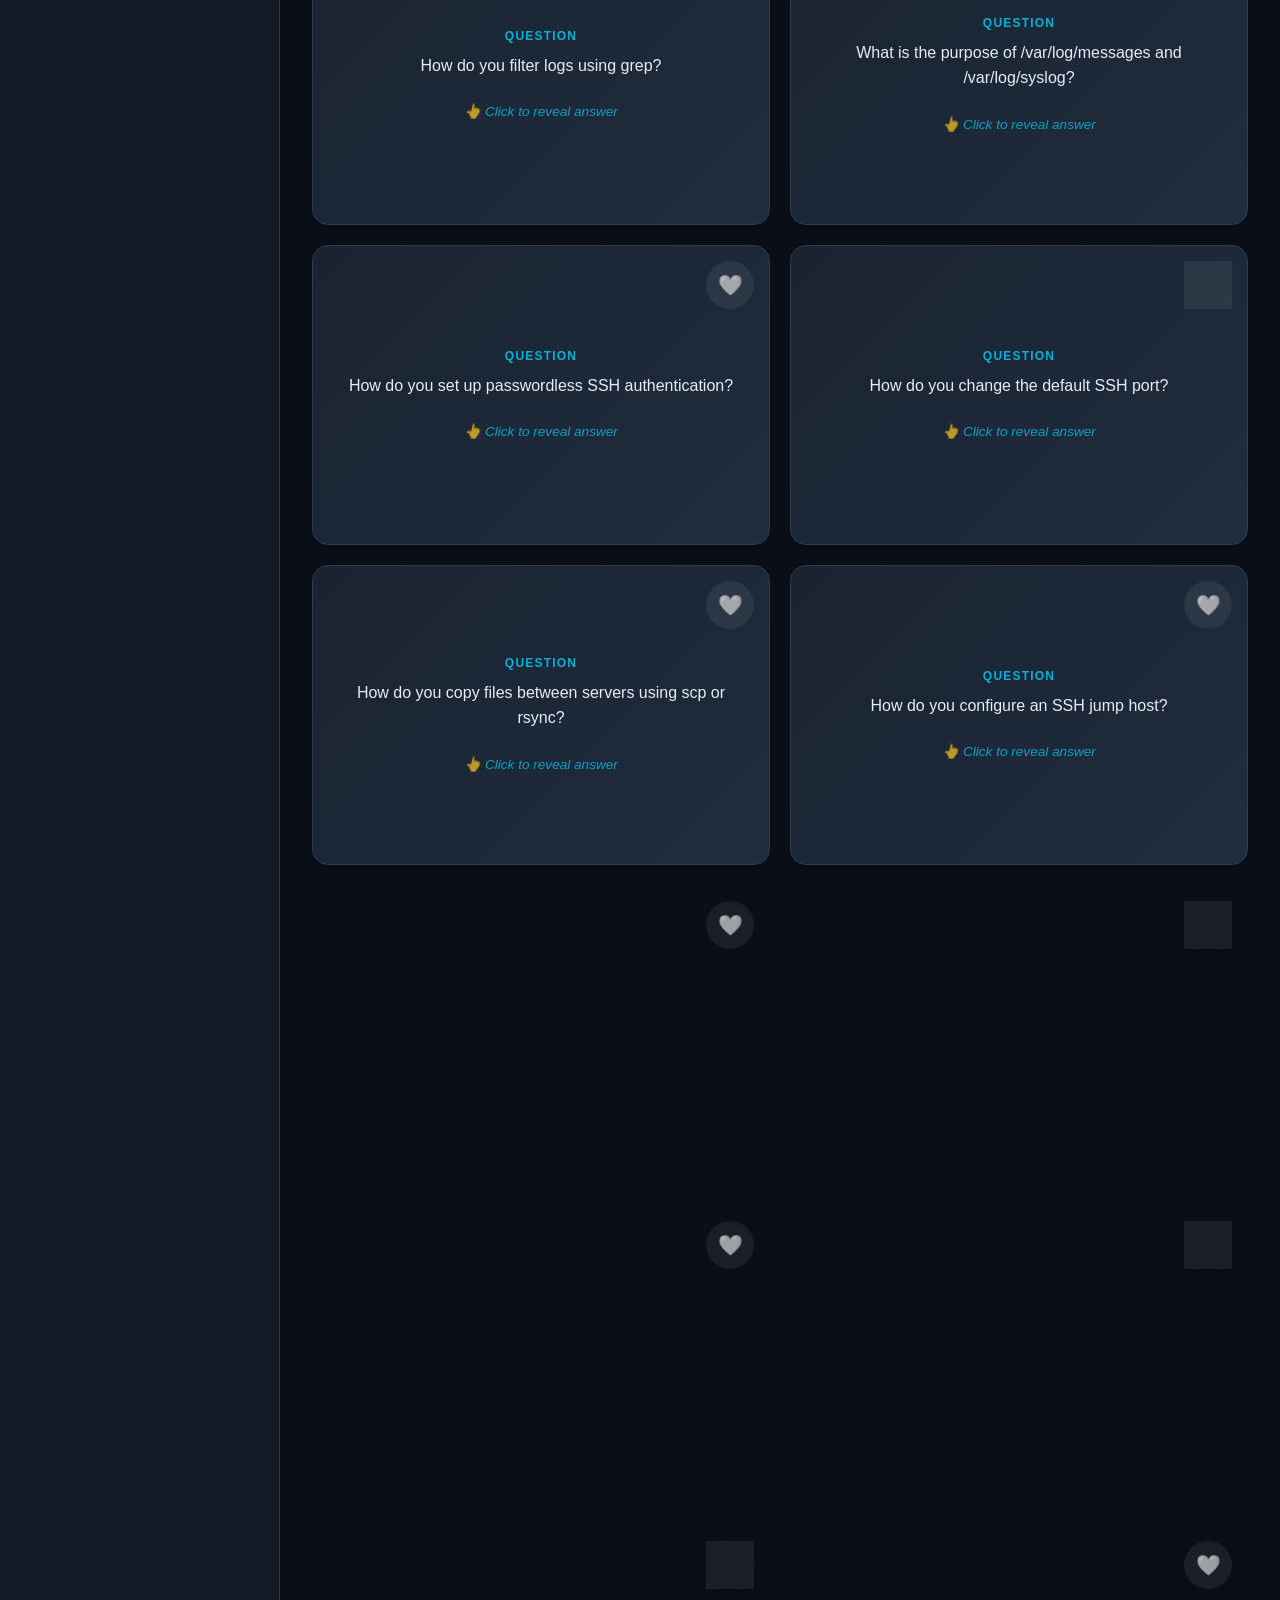
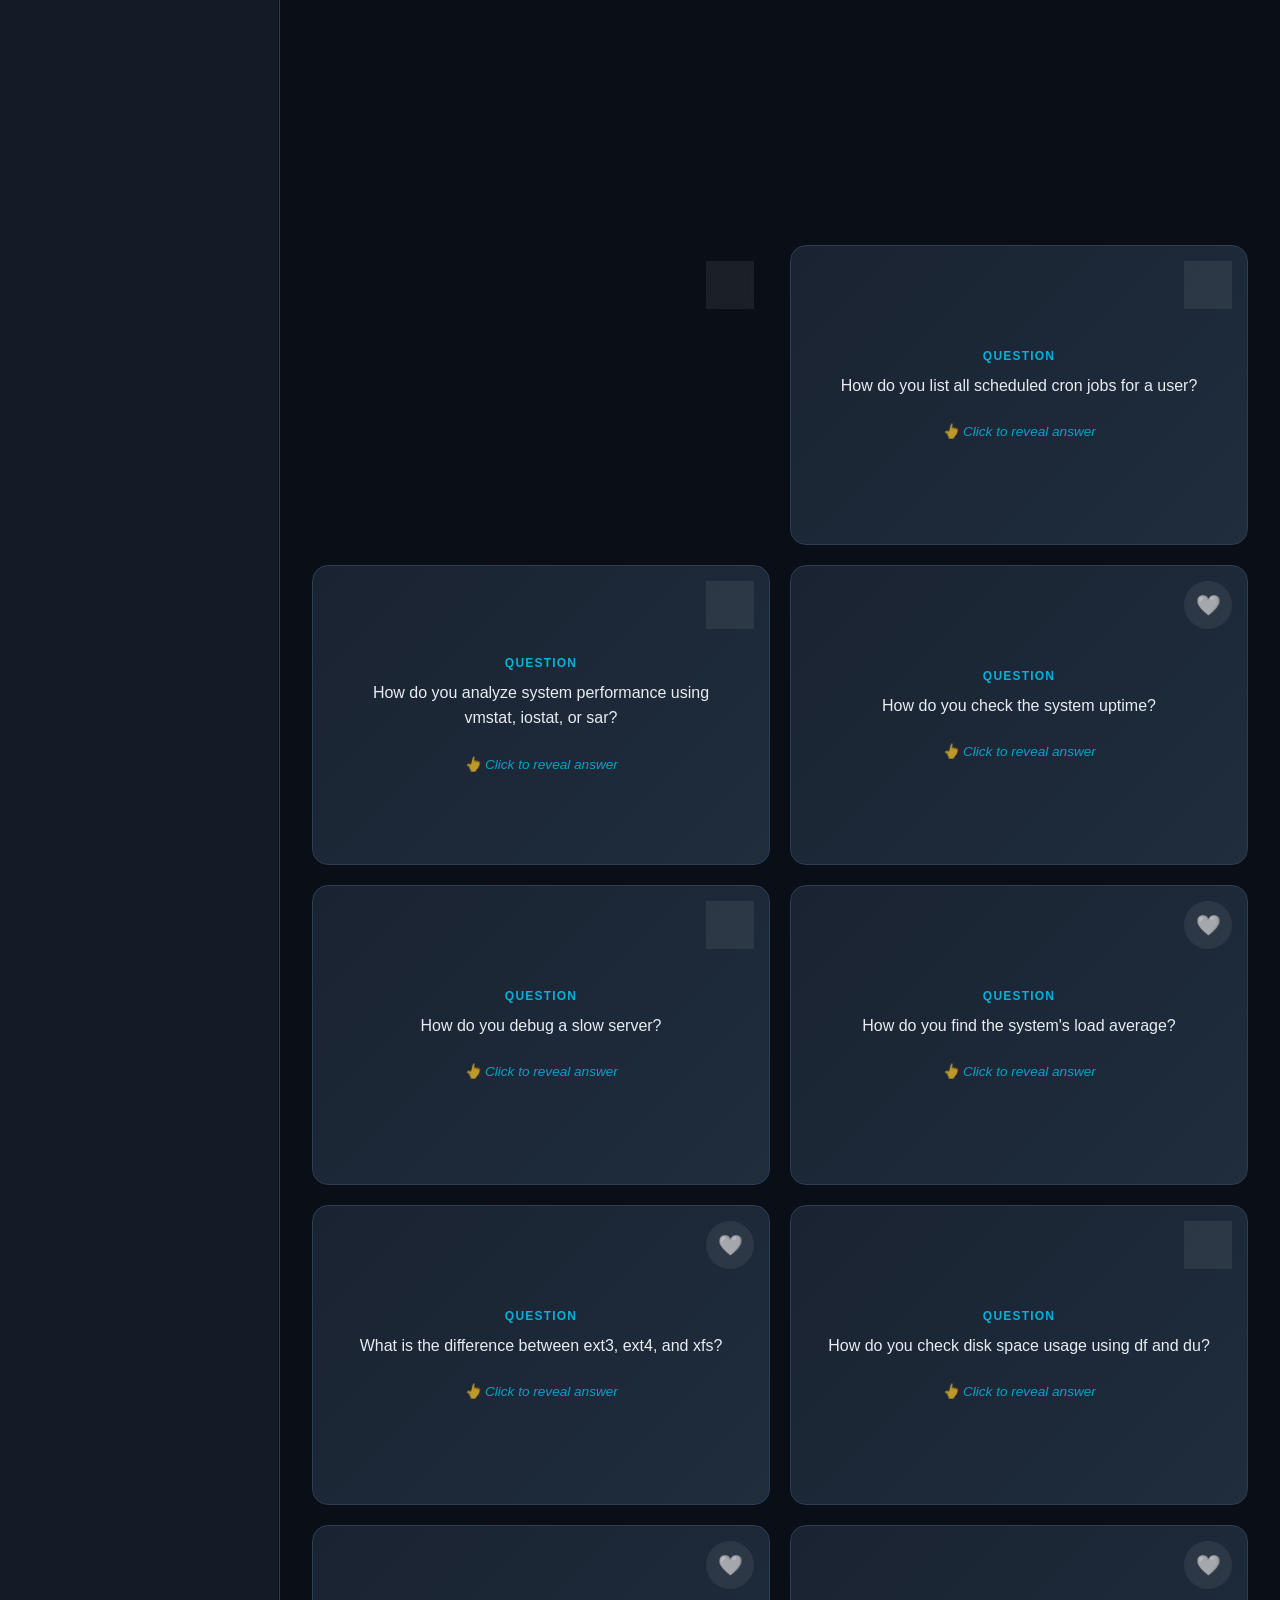
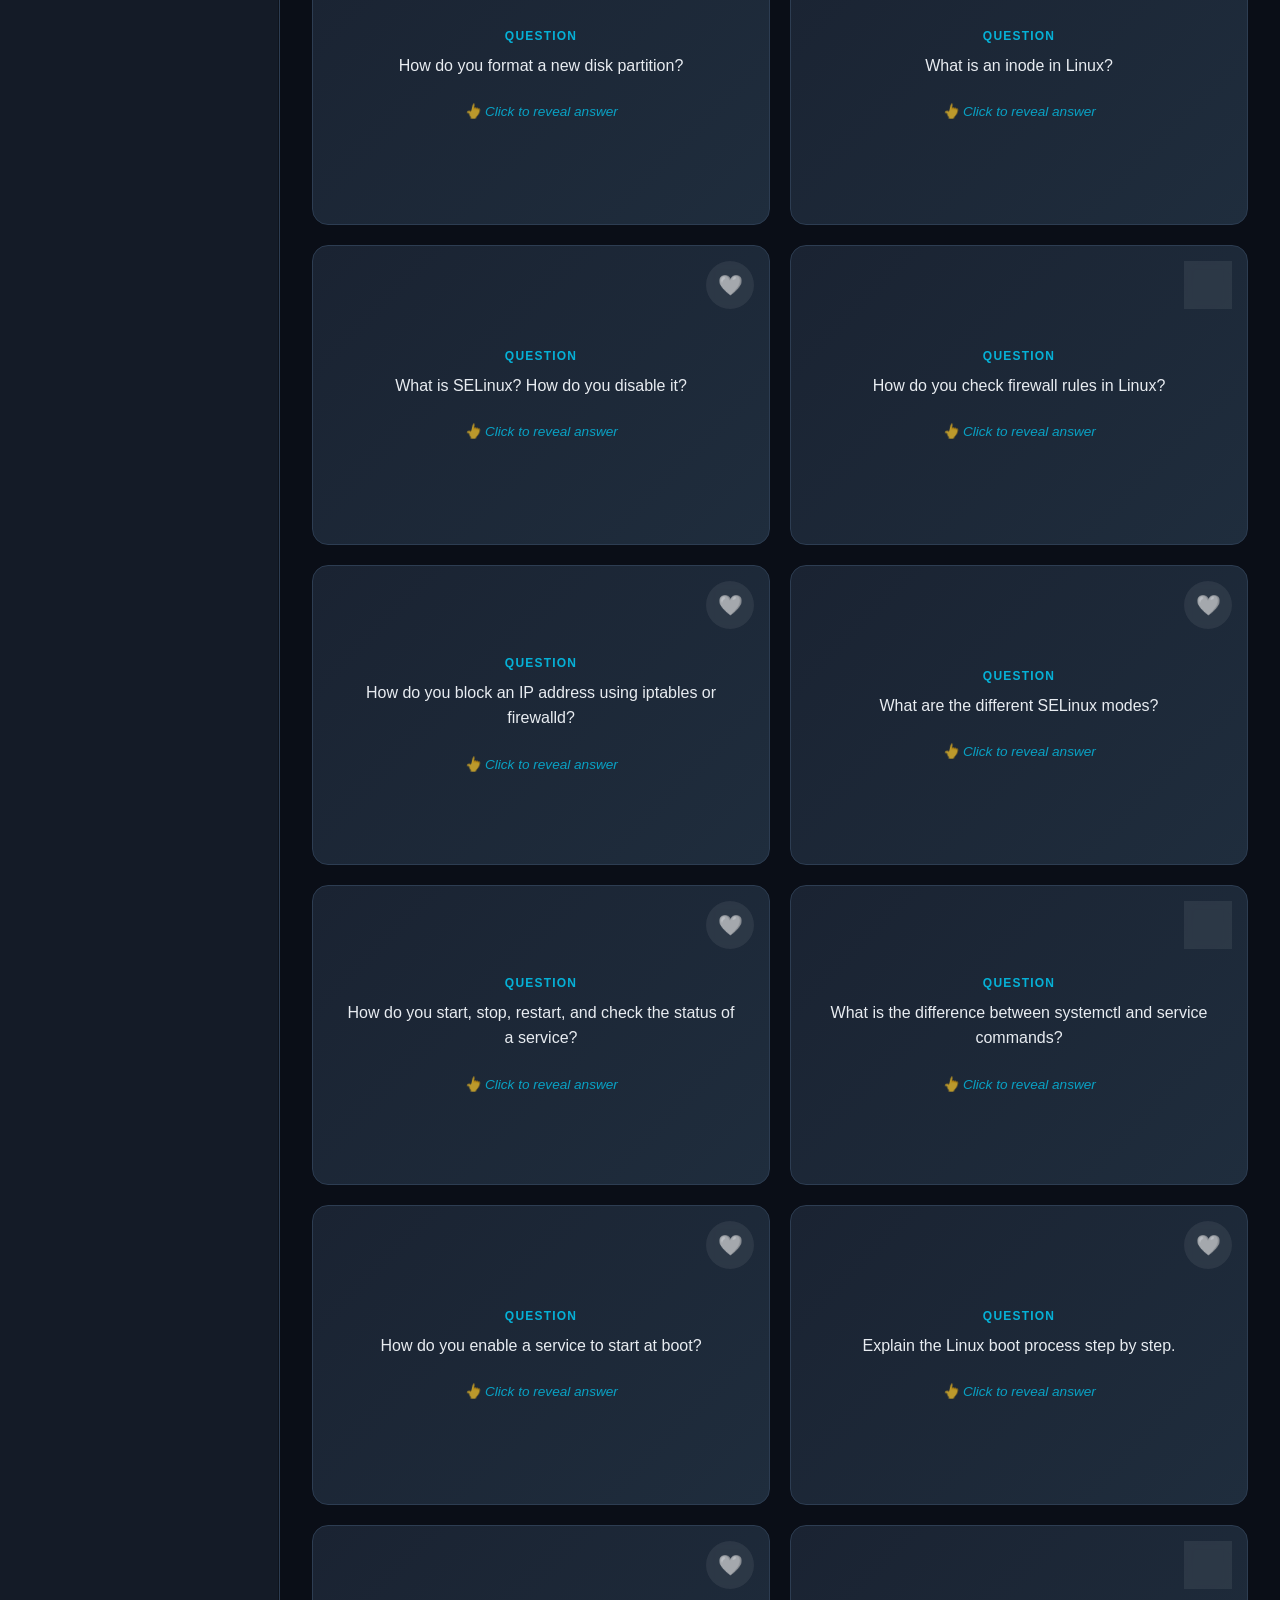
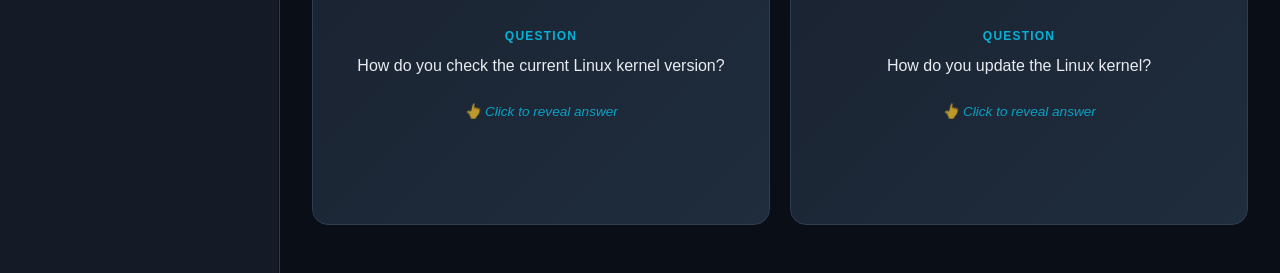
==== commit 644d54ad: "Add Video Recorder button to navigation" ====
--- a/frontend/index.html
+++ b/frontend/index.html
@@ -69,6 +69,7 @@
                     <button class="tab-btn" data-topic="Favorites">❤️ Favorites</button>
                     <button class="tab-btn" data-topic="Brain Games">🎮 Brain Games</button>
                     <button class="tab-btn" data-topic="Quizzes">Quizzes</button>
+                    <button class="tab-btn" data-topic="Video Recorder">🎥 Video Recorder</button>
                     <button class="tab-btn" data-topic="Progress">📊 Progress</button>
                 </nav>
             </aside>
--- a/frontend/styles.css
+++ b/frontend/styles.css
@@ -1,201 +1,855 @@
-/* DevOps Interview Questions & Answers SPA Styles */
+/* DevOps Interview Questions & Answers SPA Styles - Enhanced UI */
 :root {
-  --bg: #0f1115;
-  --bg-alt: #161a21;
-  --border: #1f242c;
-  --accent: #3b82f6;
-  --accent-hover: #60a5fa;
-  --text: #e5e7eb;
-  --text-dim: #9ca3af;
-  --radius-sm: 4px;
-  --radius: 8px;
-  --radius-lg: 14px;
-  --shadow: 0 4px 12px rgba(0,0,0,.4);
-  --sidebar-width: 250px;
-  --transition: .18s cubic-bezier(.4,0,.2,1);
-  --danger: #ef4444;
-  --mark: #fde68a;
+  --bg: #0a0e17;
+  --bg-alt: #141b27;
+  --bg-card: #1a2332;
+  --border: #2d3d52;
+  --accent: #00d4ff;
+  --accent-hover: #00e5ff;
+  --accent-dark: #0099cc;
+  --text: #e8ecf1;
+  --text-dim: #a0aab5;
+  --text-muted: #788897;
+  --radius-sm: 6px;
+  --radius: 12px;
+  --radius-lg: 16px;
+  --shadow: 0 8px 24px rgba(0,0,0,.5);
+  --shadow-sm: 0 4px 12px rgba(0,0,0,.3);
+  --shadow-lg: 0 16px 40px rgba(0,0,0,.6);
+  --sidebar-width: 280px;
+  --transition: .2s cubic-bezier(.3,0,.2,1);
+  --danger: #ff4757;
+  --success: #2ed573;
+  --warning: #ffa502;
+  --mark: #ffd700;
   font-size: 16px;
 }
 
 /* Light theme overrides */
 body.light {
-  --bg:#f5f7fa;
-  --bg-alt:#ffffff;
-  --border:#d9e0e7;
-  --text:#1e293b;
-  --text-dim:#475569;
-  --mark:#fde68a;
-  --shadow:0 4px 16px rgba(0,0,0,.15);
+  --bg: #f8fafc;
+  --bg-alt: #ffffff;
+  --bg-card: #ffffff;
+  --border: #e2e8f0;
+  --text: #0f172a;
+  --text-dim: #475569;
+  --text-muted: #64748b;
+  --mark: #fcd34d;
+  --shadow: 0 8px 24px rgba(0,0,0,.12);
+  --shadow-sm: 0 4px 12px rgba(0,0,0,.08);
+  --shadow-lg: 0 16px 40px rgba(0,0,0,.15);
 }
 
 /* Accent palettes */
-body.accent-green { --accent:#10b981; --accent-hover:#34d399; }
-body.accent-purple { --accent:#8b5cf6; --accent-hover:#a78bfa; }
-body.accent-orange { --accent:#f97316; --accent-hover:#fb923c; }
-
-/* Smooth transitions when theme/accent changes */
+body.accent-green { --accent: #00d4aa; --accent-hover: #00e5bb; --accent-dark: #00a388; }
+body.accent-purple { --accent: #c77dff; --accent-hover: #e0aaff; --accent-dark: #9d4edd; }
+body.accent-orange { --accent: #ff9500; --accent-hover: #ffaa1d; --accent-dark: #cc7700; }
+
+/* Smooth transitions */
 body { transition: background-color var(--transition), color var(--transition); }
 
 * { box-sizing: border-box; }
 body {
-  margin:0;
-  font-family: system-ui,-apple-system,BlinkMacSystemFont,"Segoe UI",Roboto,"Helvetica Neue",Arial,sans-serif;
+  margin: 0;
+  font-family: -apple-system, BlinkMacSystemFont, "Segoe UI", "Roboto", "Oxygen", "Ubuntu", "Cantarell", sans-serif;
   background: var(--bg);
   color: var(--text);
   -webkit-font-smoothing: antialiased;
-}
-
-h1,h2,h3 { font-weight:600; letter-spacing:.5px; }
+  line-height: 1.5;
+}
+
+h1, h2, h3, h4 { font-weight: 700; letter-spacing: -0.3px; margin: 0; }
 
 /* Layout */
-.container { display:flex; flex-direction:column; min-height:100vh; }
-.header { background:linear-gradient(135deg,#1d2631,#12171d 55%); border-bottom:1px solid var(--border); padding:1rem 1.75rem; position:sticky; top:0; z-index:10; }
-.light .header { background:linear-gradient(135deg,#e2e8f0,#cbd5e1 55%); }
-.header-inner { display:flex; align-items:center; justify-content:space-between; gap:1.5rem; flex-wrap:wrap; }
-.header-left { display:flex; flex-direction:column; gap:.2rem; flex:1; min-width:200px; }
-.title { margin:0; font-size:1.3rem; font-weight:600; letter-spacing:.5px; }
-.subtitle { margin:0; font-size:.8rem; color:var(--text-dim); font-weight:500; }
-.progress-btn { background:var(--bg-alt); border:2px solid var(--accent); color:var(--accent); padding:.4rem .75rem; font-size:.75rem; border-radius:var(--radius); cursor:pointer; transition:var(--transition); font-weight:600; letter-spacing:.5px; white-space:nowrap; display:flex; align-items:center; gap:.35rem; min-width:max-content; }
-.progress-btn:hover { background:var(--accent); color:#fff; box-shadow:0 4px 12px rgba(0,0,0,.4); }
-.progress-btn:active { transform:scale(.98); }
-.progress-btn:focus-visible { outline:2px solid var(--accent); outline-offset:2px; }
-.header-controls { display:flex; align-items:center; gap:.6rem; }
-
-/* UI Controls (theme + accent) */
-.control-btn { background:var(--bg-alt); border:1px solid var(--border); color:var(--text-dim); padding:.35rem .6rem; font-size:.8rem; border-radius:var(--radius-sm); cursor:pointer; transition:var(--transition); font-weight:600; }
-.control-btn:hover, .control-btn:focus-visible { background:var(--accent); color:#fff; border-color:var(--accent); outline:none; }
-.accent-picker { display:flex; gap:.3rem; }
-.accent-btn { width:24px; height:24px; border-radius:50%; border:2px solid var(--border); cursor:pointer; padding:0; background:var(--accent); transition:var(--transition); display:inline-flex; align-items:center; justify-content:center; }
-.accent-btn[data-accent="blue"] { background:#3b82f6; }
-.accent-btn[data-accent="green"] { background:#10b981; }
-.accent-btn[data-accent="purple"] { background:#8b5cf6; }
-.accent-btn[data-accent="orange"] { background:#f97316; }
-.accent-btn:hover, .accent-btn:focus-visible { transform:scale(1.12); outline:2px solid var(--accent); outline-offset:2px; }
-.accent-btn.active { box-shadow:0 0 0 3px rgba(255,255,255,.15),0 0 0 5px rgba(0,0,0,.5); }
-
-.main-wrapper { flex:1; display:flex; min-height:0; }
-.sidebar { width:var(--sidebar-width); background:var(--bg-alt); border-right:1px solid var(--border); padding:.75rem .75rem 2rem; display:flex; flex-direction:column; gap:.5rem; overflow-y:auto; }
-.sidebar-header { padding:.25rem .5rem .75rem; border-bottom:1px solid var(--border); margin-bottom:.5rem; }
-.sidebar-header h2 { font-size:1rem; margin:0; letter-spacing:.5px; font-weight:600; }
-
-.nav-tabs { display:flex; flex-direction:column; gap:.4rem; }
-.tab-btn { background:transparent; border:1px solid var(--border); color:var(--text-dim); padding:.55rem .7rem; text-align:left; font-size:.8rem; font-weight:500; letter-spacing:.4px; border-radius:var(--radius-sm); cursor:pointer; position:relative; transition:var(--transition); }
-.tab-btn:hover { background:#1f252d; color:var(--text); }
-.tab-btn.active { background:var(--accent); color:#fff; border-color:var(--accent); box-shadow:0 0 0 1px rgba(255,255,255,.08),0 6px 10px -4px rgba(0,0,0,.5); }
-.tab-btn:focus-visible { outline:2px solid var(--accent); outline-offset:2px; }
-
-.main-content { flex:1; padding:1.25rem 1.5rem 3rem; overflow-y:auto; }
-
-/* Search */
-.search-container { position:sticky; top:.75rem; display:flex; gap:.5rem; align-items:center; background:var(--bg-alt); padding:.6rem .9rem; border:1px solid var(--border); border-radius:var(--radius); box-shadow:var(--shadow); margin-bottom:1rem; }
-.search-bar { flex:1; background:transparent; border:none; color:var(--text); font-size:.9rem; outline:none; }
-.search-bar::placeholder { color:var(--text-dim); }
-.search-icon { font-size:1rem; opacity:.7; }
-
-/* Cards */
-.questions-container { display:grid; gap:1rem; grid-template-columns:repeat(auto-fill,minmax(320px,1fr)); }
-.qa-card { background:var(--bg-alt); border:1px solid var(--border); padding:1rem .95rem .85rem; border-radius:var(--radius); display:flex; flex-direction:column; gap:.6rem; min-height:160px; position:relative; transition:var(--transition); }
-.qa-card:hover { border-color:var(--accent); box-shadow:0 6px 16px -6px rgba(0,0,0,.6); transform:translateY(-2px); }
-.qa-card:focus-visible { outline:2px solid var(--accent); }
-.questions-container .qa-card { opacity:0; transform:translateY(6px); animation:fadeSlide .45s ease forwards; }
-.questions-container .qa-card:nth-child(1) { animation-delay:.03s; }
-.questions-container .qa-card:nth-child(2) { animation-delay:.06s; }
-.questions-container .qa-card:nth-child(3) { animation-delay:.09s; }
-.questions-container .qa-card:nth-child(4) { animation-delay:.12s; }
-.questions-container .qa-card:nth-child(5) { animation-delay:.15s; }
-.questions-container .qa-card:nth-child(6) { animation-delay:.18s; }
-@keyframes fadeSlide { from { opacity:0; transform:translateY(10px); } to { opacity:1; transform:translateY(0); } }
+.container { display: flex; flex-direction: column; min-height: 100vh; }
+
+/* Enhanced Header */
+.header { 
+  background: linear-gradient(135deg, #0d1421 0%, #1a2d3d 100%);
+  border-bottom: 1px solid var(--border);
+  padding: 1.25rem 2rem;
+  position: sticky;
+  top: 0;
+  z-index: 10;
+  box-shadow: var(--shadow-sm);
+}
+
+.light .header { 
+  background: linear-gradient(135deg, #f1f5f9 0%, #e2e8f0 100%);
+}
+
+.header-inner { 
+  display: flex; 
+  align-items: center; 
+  justify-content: space-between; 
+  gap: 2rem;
+  flex-wrap: wrap;
+  max-width: 1600px;
+  margin: 0 auto;
+  width: 100%;
+}
+
+.header-left { 
+  display: flex; 
+  flex-direction: column; 
+  gap: 0.3rem; 
+  flex: 1; 
+  min-width: 250px;
+}
+
+.title { 
+  font-size: 1.65rem; 
+  font-weight: 800;
+  letter-spacing: -0.5px;
+  background: linear-gradient(120deg, var(--accent), var(--accent-hover));
+  -webkit-background-clip: text;
+  -webkit-text-fill-color: transparent;
+  background-clip: text;
+}
+
+.subtitle { 
+  font-size: 0.9rem; 
+  color: var(--text-muted); 
+  font-weight: 500;
+  letter-spacing: 0.3px;
+}
+
+.study-stats {
+  font-size: 0.8rem;
+  color: var(--accent);
+  font-weight: 600;
+  margin-top: 0.25rem;
+  opacity: 0.9;
+}
+
+.progress-btn {
+  background: linear-gradient(135deg, var(--accent-dark), var(--accent));
+  border: none;
+  color: #000;
+  padding: 0.55rem 1.2rem;
+  font-size: 0.85rem;
+  border-radius: var(--radius);
+  cursor: pointer;
+  transition: var(--transition);
+  font-weight: 700;
+  letter-spacing: 0.5px;
+  white-space: nowrap;
+  display: flex;
+  align-items: center;
+  gap: 0.5rem;
+  min-width: max-content;
+  box-shadow: 0 4px 12px rgba(0, 212, 255, 0.3);
+}
+
+.progress-btn:hover { 
+  transform: translateY(-2px);
+  box-shadow: 0 6px 20px rgba(0, 212, 255, 0.4);
+}
+
+.progress-btn:active { transform: translateY(0); }
+
+.header-controls { 
+  display: flex; 
+  align-items: center; 
+  gap: 1rem;
+}
+
+/* UI Controls */
+.control-btn { 
+  background: var(--bg-card);
+  border: 1.5px solid var(--border);
+  color: var(--text-dim);
+  padding: 0.5rem 0.75rem;
+  font-size: 0.9rem;
+  border-radius: var(--radius-sm);
+  cursor: pointer;
+  transition: var(--transition);
+  font-weight: 600;
+}
+
+.control-btn:hover, .control-btn:focus-visible { 
+  background: var(--accent);
+  color: #000;
+  border-color: var(--accent);
+  outline: none;
+}
+
+.accent-picker { display: flex; gap: 0.5rem; }
+
+.accent-btn { 
+  width: 32px;
+  height: 32px;
+  border-radius: 50%;
+  border: 2.5px solid var(--border);
+  cursor: pointer;
+  padding: 0;
+  transition: var(--transition);
+  display: inline-flex;
+  align-items: center;
+  justify-content: center;
+}
+
+.accent-btn[data-accent="blue"] { background: linear-gradient(135deg, #0099ff, #00d4ff); }
+.accent-btn[data-accent="green"] { background: linear-gradient(135deg, #00a378, #00d4aa); }
+.accent-btn[data-accent="purple"] { background: linear-gradient(135deg, #9d4edd, #c77dff); }
+.accent-btn[data-accent="orange"] { background: linear-gradient(135deg, #cc7700, #ff9500); }
+
+.accent-btn:hover, .accent-btn:focus-visible { 
+  transform: scale(1.15);
+  outline: 2.5px solid var(--accent);
+  outline-offset: 3px;
+}
+
+.accent-btn.active { 
+  box-shadow: 0 0 0 3px rgba(255,255,255,.2), 0 0 0 6px var(--accent);
+}
+
+.main-wrapper { 
+  flex: 1; 
+  display: flex; 
+  min-height: 0;
+}
+
+/* Enhanced Sidebar */
+.sidebar { 
+  width: var(--sidebar-width);
+  background: var(--bg-alt);
+  border-right: 1.5px solid var(--border);
+  padding: 1.25rem;
+  display: flex;
+  flex-direction: column;
+  gap: 0.75rem;
+  overflow-y: auto;
+  box-shadow: inset -1px 0 0 rgba(0,0,0,.3);
+}
+
+.sidebar-header { 
+  padding: 0.5rem 0.75rem 1rem;
+  border-bottom: 2px solid var(--border);
+  margin-bottom: 0.75rem;
+}
+
+.sidebar-header h2 { 
+  font-size: 1.1rem;
+  letter-spacing: -0.3px;
+  color: var(--accent);
+  font-weight: 800;
+}
+
+.nav-tabs { 
+  display: flex; 
+  flex-direction: column; 
+  gap: 0.5rem;
+}
+
+.tab-btn { 
+  background: transparent;
+  border: 1.5px solid var(--border);
+  color: var(--text-dim);
+  padding: 0.65rem 1rem;
+  text-align: left;
+  font-size: 0.9rem;
+  font-weight: 600;
+  letter-spacing: 0.2px;
+  border-radius: var(--radius);
+  cursor: pointer;
+  position: relative;
+  transition: var(--transition);
+  overflow: hidden;
+}
+
+.tab-btn::before {
+  content: '';
+  position: absolute;
+  left: 0;
+  top: 0;
+  width: 4px;
+  height: 100%;
+  background: var(--accent);
+  opacity: 0;
+  transition: opacity var(--transition);
+}
+
+.tab-btn:hover { 
+  background: rgba(0, 212, 255, 0.08);
+  color: var(--text);
+  border-color: rgba(0, 212, 255, 0.3);
+}
+
+.tab-btn.active { 
+  background: linear-gradient(135deg, rgba(0, 212, 255, 0.15), rgba(0, 212, 255, 0.05));
+  color: var(--accent);
+  border-color: var(--accent);
+  box-shadow: inset 0 0 16px rgba(0, 212, 255, 0.1);
+}
+
+.tab-btn.active::before {
+  opacity: 1;
+}
+
+.tab-btn:focus-visible { 
+  outline: 2px solid var(--accent);
+  outline-offset: 2px;
+}
+
+.main-content { 
+  flex: 1; 
+  padding: 1.5rem 2rem 3rem;
+  overflow-y: auto;
+  max-width: 1400px;
+  width: 100%;
+  margin: 0 auto;
+}
+
+/* Enhanced Search */
+.search-container { 
+  position: sticky;
+  top: 1rem;
+  display: flex;
+  gap: 0.75rem;
+  align-items: center;
+  background: var(--bg-card);
+  padding: 0.9rem 1.25rem;
+  border: 1.5px solid var(--border);
+  border-radius: var(--radius);
+  box-shadow: var(--shadow-sm);
+  margin-bottom: 1.5rem;
+  backdrop-filter: blur(10px);
+  z-index: 9;
+}
+
+.search-bar { 
+  flex: 1;
+  background: transparent;
+  border: none;
+  color: var(--text);
+  font-size: 1rem;
+  outline: none;
+  font-weight: 500;
+}
+
+.search-bar::placeholder { 
+  color: var(--text-muted);
+}
+
+.search-icon { 
+  font-size: 1.25rem;
+  opacity: 0.7;
+}
+
+/* Enhanced Cards Grid */
+.questions-container { 
+  display: grid;
+  gap: 1.25rem;
+  grid-template-columns: repeat(auto-fill, minmax(360px, 1fr));
+  animation: fadeIn 0.4s ease;
+}
+
+@keyframes fadeIn {
+  from { opacity: 0; }
+  to { opacity: 1; }
+}
+
+/* Enhanced QA Cards */
+.qa-card { 
+  background: linear-gradient(135deg, var(--bg-card), rgba(0, 212, 255, 0.03));
+  border: 1.5px solid var(--border);
+  padding: 1.5rem;
+  border-radius: var(--radius);
+  display: flex;
+  flex-direction: column;
+  gap: 1rem;
+  min-height: auto;
+  position: relative;
+  transition: var(--transition);
+  cursor: pointer;
+  overflow: hidden;
+}
+
+.qa-card::before {
+  content: '';
+  position: absolute;
+  top: 0;
+  left: -100%;
+  width: 100%;
+  height: 3px;
+  background: linear-gradient(90deg, transparent, var(--accent), transparent);
+  transition: left 0.6s ease;
+}
+
+.qa-card:hover {
+  border-color: var(--accent);
+  box-shadow: 0 12px 32px rgba(0, 212, 255, 0.15);
+  transform: translateY(-4px);
+}
+
+.qa-card:hover::before {
+  left: 100%;
+}
+
+.qa-card:focus-visible { 
+  outline: 2px solid var(--accent);
+  outline-offset: 2px;
+}
+
+.questions-container .qa-card { 
+  opacity: 0;
+  transform: translateY(10px);
+  animation: slideUp 0.4s ease forwards;
+}
+
+@keyframes slideUp {
+  to { opacity: 1; transform: translateY(0); }
+}
+
+.questions-container .qa-card:nth-child(1) { animation-delay: 0.05s; }
+.questions-container .qa-card:nth-child(2) { animation-delay: 0.1s; }
+.questions-container .qa-card:nth-child(3) { animation-delay: 0.15s; }
+.questions-container .qa-card:nth-child(4) { animation-delay: 0.2s; }
+.questions-container .qa-card:nth-child(5) { animation-delay: 0.25s; }
+.questions-container .qa-card:nth-child(6) { animation-delay: 0.3s; }
 
 @media (prefers-reduced-motion: reduce) {
-  .questions-container .qa-card { animation:none; opacity:1; transform:none; }
-  .accent-btn:hover, .qa-card:hover { transform:none; }
-}
-.question { font-size:.95rem; margin:0; line-height:1.3; }
-.answer { font-size:.78rem; color:var(--text-dim); line-height:1.35; }
-.answer code { background:#242c36; padding:.15rem .35rem; border-radius:4px; font-size:.7rem; }
-.mc-options { display:flex; flex-direction:column; gap:.45rem; margin-top:.25rem; }
-.mc-option { background:#222b35; border:1px solid #2d3642; color:var(--text-dim); padding:.5rem .7rem; font-size:.72rem; border-radius:6px; cursor:pointer; text-align:left; line-height:1.25; transition:var(--transition); position:relative; }
-.mc-option:hover { background:var(--accent); border-color:var(--accent); color:#fff; }
-.mc-option:focus-visible { outline:2px solid var(--accent); outline-offset:2px; }
-.mc-option.correct { background:#15803d !important; border-color:#15803d !important; color:#fff; box-shadow:0 0 0 1px rgba(255,255,255,.08); }
-.mc-option.incorrect { background:#b91c1c !important; border-color:#b91c1c !important; color:#fff; }
-.mc-option.disabled { opacity:.55; cursor:default; }
-/* Image quiz */
-.quiz-image { width:100%; max-width:140px; height:auto; border:2px solid var(--border); border-radius:8px; background:#111; display:block; margin:.4rem 0 .6rem; }
-/* Quiz3 sequential styles */
-.quiz3-wrapper { display:flex; flex-direction:column; gap:1rem; }
-.quiz3-header { display:flex; align-items:center; justify-content:space-between; gap:1rem; flex-wrap:wrap; }
-.quiz3-progress { flex:1; height:10px; background:#222b35; border:1px solid #2d3642; border-radius:6px; overflow:hidden; position:relative; }
-.quiz3-bar { height:100%; background:var(--accent); width:0%; transition:width .35s ease; }
-.quiz3-status { font-size:.7rem; letter-spacing:.5px; color:var(--text-dim); font-weight:600; }
-.quiz3-controls { display:flex; gap:.5rem; }
-.quiz3-btn { background:#222b35; border:1px solid #2d3642; color:var(--text-dim); padding:.45rem .8rem; font-size:.7rem; border-radius:6px; cursor:pointer; font-weight:600; letter-spacing:.5px; transition:var(--transition); }
-.quiz3-btn:hover, .quiz3-btn:focus-visible { background:var(--accent); color:#fff; border-color:var(--accent); outline:none; }
-.quiz3-card { background:var(--bg-alt); border:1px solid var(--border); padding:1rem .95rem .9rem; border-radius:var(--radius); display:flex; flex-direction:column; gap:.75rem; box-shadow:0 4px 12px rgba(0,0,0,.4); }
-.quiz3-card h3 { margin:0; font-size:1rem; }
-.quiz3-card .mc-option { font-size:.75rem; }
-.quiz3-finished { text-align:center; padding:2.5rem 1rem; font-size:.95rem; color:var(--text-dim); }
-.card-tools { display:flex; align-items:center; justify-content:space-between; gap:.5rem; margin-top:auto; }
-.tool-btn { background:#222b35; color:var(--text-dim); border:1px solid #2d3642; padding:.35rem .55rem; font-size:.65rem; border-radius:var(--radius-sm); cursor:pointer; letter-spacing:.5px; font-weight:600; text-transform:uppercase; transition:var(--transition); }
-.tool-btn:hover { background:var(--accent); color:#fff; border-color:var(--accent); }
-.index { font-size:.6rem; background:#1e2530; padding:.25rem .5rem; border-radius:var(--radius-sm); color:var(--text-dim); font-weight:600; letter-spacing:.5px; }
-
-.empty-msg { font-size:.9rem; color:var(--text-dim); grid-column:1/-1; text-align:center; padding:2.5rem 0; }
+  .questions-container .qa-card { animation: none; opacity: 1; transform: none; }
+  .qa-card:hover { transform: none; }
+}
+
+/* Typography */
+.question { 
+  font-size: 1rem;
+  margin: 0;
+  line-height: 1.5;
+  font-weight: 700;
+  color: var(--text);
+  letter-spacing: -0.2px;
+}
+
+.answer { 
+  font-size: 0.9rem;
+  color: var(--text-dim);
+  line-height: 1.6;
+  margin: 0;
+}
+
+.answer code { 
+  background: rgba(0, 212, 255, 0.1);
+  padding: 0.25rem 0.5rem;
+  border-radius: 4px;
+  font-size: 0.85rem;
+  color: var(--accent);
+  font-family: "Fira Code", "Monaco", monospace;
+  font-weight: 600;
+}
+
+/* Multiple Choice */
+.mc-options { 
+  display: flex; 
+  flex-direction: column; 
+  gap: 0.75rem;
+  margin-top: 0.75rem;
+}
+
+.mc-option { 
+  background: rgba(0, 212, 255, 0.05);
+  border: 1.5px solid rgba(0, 212, 255, 0.2);
+  color: var(--text-dim);
+  padding: 0.75rem 1rem;
+  font-size: 0.9rem;
+  border-radius: var(--radius-sm);
+  cursor: pointer;
+  text-align: left;
+  line-height: 1.4;
+  transition: var(--transition);
+  position: relative;
+  font-weight: 500;
+}
+
+.mc-option:hover { 
+  background: rgba(0, 212, 255, 0.15);
+  border-color: var(--accent);
+  color: var(--text);
+}
+
+.mc-option:focus-visible { 
+  outline: 2px solid var(--accent);
+  outline-offset: 2px;
+}
+
+.mc-option.correct { 
+  background: rgba(46, 213, 115, 0.15) !important;
+  border-color: #2ed573 !important;
+  color: #2ed573;
+}
+
+.mc-option.incorrect { 
+  background: rgba(255, 71, 87, 0.15) !important;
+  border-color: #ff4757 !important;
+  color: #ff4757;
+}
+
+.mc-option.disabled { 
+  opacity: 0.5; 
+  cursor: default; 
+}
+
+.quiz-image { 
+  width: 100%;
+  max-width: 160px;
+  height: auto;
+  border: 2px solid var(--border);
+  border-radius: var(--radius);
+  background: #111;
+  display: block;
+  margin: 0.75rem 0;
+}
+
+.card-tools { 
+  display: flex; 
+  align-items: center; 
+  justify-content: flex-end;
+  gap: 0.75rem;
+  margin-top: auto;
+}
+
+.tool-btn { 
+  background: rgba(0, 212, 255, 0.1);
+  color: var(--accent);
+  border: 1px solid rgba(0, 212, 255, 0.3);
+  padding: 0.5rem 0.75rem;
+  font-size: 0.75rem;
+  border-radius: var(--radius-sm);
+  cursor: pointer;
+  letter-spacing: 0.5px;
+  font-weight: 700;
+  text-transform: uppercase;
+  transition: var(--transition);
+}
+
+.tool-btn:hover { 
+  background: var(--accent);
+  color: #000;
+  border-color: var(--accent);
+}
+
+.index { 
+  font-size: 0.75rem;
+  background: rgba(0, 212, 255, 0.1);
+  padding: 0.35rem 0.75rem;
+  border-radius: var(--radius-sm);
+  color: var(--accent);
+  font-weight: 700;
+  letter-spacing: 0.5px;
+}
+
+.empty-msg { 
+  font-size: 1rem;
+  color: var(--text-muted);
+  grid-column: 1 / -1;
+  text-align: center;
+  padding: 3rem 1rem;
+}
 
 /* Mark highlight */
-mark { background:var(--mark); color:#111; padding:0 .2em; border-radius:3px; }
+mark { 
+  background: var(--mark);
+  color: #000;
+  padding: 0 0.3em;
+  border-radius: 4px;
+}
 
 /* Scrollbars */
-.sidebar::-webkit-scrollbar, .main-content::-webkit-scrollbar { width:10px; }
-.sidebar::-webkit-scrollbar-track, .main-content::-webkit-scrollbar-track { background:var(--bg-alt); }
-.sidebar::-webkit-scrollbar-thumb, .main-content::-webkit-scrollbar-thumb { background:#222b31; border-radius:6px; border:2px solid var(--bg-alt); }
-.sidebar::-webkit-scrollbar-thumb:hover, .main-content::-webkit-scrollbar-thumb:hover { background:#2c3844; }
+.sidebar::-webkit-scrollbar, 
+.main-content::-webkit-scrollbar { 
+  width: 12px; 
+}
+
+.sidebar::-webkit-scrollbar-track, 
+.main-content::-webkit-scrollbar-track { 
+  background: var(--bg);
+}
+
+.sidebar::-webkit-scrollbar-thumb, 
+.main-content::-webkit-scrollbar-thumb { 
+  background: var(--border);
+  border-radius: 6px;
+  border: 3px solid var(--bg);
+}
+
+.sidebar::-webkit-scrollbar-thumb:hover, 
+.main-content::-webkit-scrollbar-thumb:hover { 
+  background: var(--accent);
+}
 
 /* Toast */
-#toast { position:fixed; bottom:1rem; right:1rem; background:#1f2732; color:var(--text); padding:.75rem 1rem; border-radius:var(--radius); font-size:.75rem; box-shadow:var(--shadow); opacity:0; transform:translateY(10px); pointer-events:none; transition:.35s ease; border:1px solid var(--border); }
-#toast.toast-info { background:#1f2732; }
-#toast.toast-error { background:var(--danger); }
-#toast.toast-success { background:#15803d; }
-#toast.toast-info,#toast.toast-error,#toast.toast-success { opacity:1; transform:translateY(0); }
+#toast { 
+  position: fixed; 
+  bottom: 1.5rem; 
+  right: 1.5rem;
+  background: var(--bg-card);
+  color: var(--text);
+  padding: 1rem 1.5rem;
+  border-radius: var(--radius);
+  font-size: 0.9rem;
+  box-shadow: var(--shadow);
+  opacity: 0;
+  transform: translateY(20px);
+  pointer-events: none;
+  transition: 0.3s ease;
+  border: 1.5px solid var(--border);
+  font-weight: 600;
+  z-index: 1000;
+}
+
+#toast.toast-info { background: var(--bg-card); border-color: var(--accent); }
+#toast.toast-error { background: rgba(255, 71, 87, 0.15); border-color: #ff4757; color: #ff4757; }
+#toast.toast-success { background: rgba(46, 213, 115, 0.15); border-color: #2ed573; color: #2ed573; }
+
+#toast.toast-info,
+#toast.toast-error,
+#toast.toast-success { 
+  opacity: 1; 
+  transform: translateY(0); 
+}
 
 /* Quiz Menu */
-.quiz-menu { padding:2rem; }
-.quiz-menu h2 { text-align:center; margin:0 0 2rem 0; font-size:1.5rem; }
-.quiz-menu-grid { display:grid; grid-template-columns:repeat(auto-fit,minmax(240px,1fr)); gap:1.5rem; }
-.quiz-menu-btn { background:var(--bg-alt); border:2px solid var(--border); border-radius:var(--radius-lg); padding:1.5rem; cursor:pointer; transition:var(--transition); text-align:center; color:var(--text); }
-.quiz-menu-btn:hover { border-color:var(--accent); transform:translateY(-2px); box-shadow:0 8px 20px rgba(0,0,0,.2); }
-.quiz-menu-btn h3 { margin:0 0 .5rem 0; font-size:1.1rem; }
-.quiz-menu-btn p { margin:0 0 1rem 0; font-size:.9rem; color:var(--text-dim); }
-.quiz-menu-btn .quiz-count { display:inline-block; background:var(--accent); color:white; padding:.25rem .75rem; border-radius:12px; font-size:.8rem; font-weight:500; }
+.quiz-menu { 
+  padding: 2.5rem;
+}
+
+.quiz-menu h2 { 
+  text-align: center;
+  margin: 0 0 2.5rem 0;
+  font-size: 2rem;
+  background: linear-gradient(120deg, var(--accent), var(--accent-hover));
+  -webkit-background-clip: text;
+  -webkit-text-fill-color: transparent;
+  background-clip: text;
+}
+
+.quiz-menu-grid { 
+  display: grid;
+  grid-template-columns: repeat(auto-fit, minmax(260px, 1fr));
+  gap: 1.5rem;
+}
+
+.quiz-menu-btn { 
+  background: linear-gradient(135deg, var(--bg-card), rgba(0, 212, 255, 0.03));
+  border: 1.5px solid var(--border);
+  border-radius: var(--radius);
+  padding: 1.75rem;
+  cursor: pointer;
+  transition: var(--transition);
+  text-align: center;
+  color: var(--text);
+  position: relative;
+  overflow: hidden;
+}
+
+.quiz-menu-btn::before {
+  content: '';
+  position: absolute;
+  top: -50%;
+  left: -50%;
+  width: 200%;
+  height: 200%;
+  background: radial-gradient(circle, rgba(0, 212, 255, 0.1) 0%, transparent 70%);
+  opacity: 0;
+  transition: opacity 0.4s ease;
+}
+
+.quiz-menu-btn:hover { 
+  border-color: var(--accent);
+  transform: translateY(-4px);
+  box-shadow: 0 12px 32px rgba(0, 212, 255, 0.15);
+}
+
+.quiz-menu-btn:hover::before {
+  opacity: 1;
+}
+
+.quiz-menu-btn h3 { 
+  margin: 0 0 0.75rem 0;
+  font-size: 1.3rem;
+  color: var(--accent);
+}
+
+.quiz-menu-btn p { 
+  margin: 0 0 1rem 0;
+  font-size: 0.95rem;
+  color: var(--text-dim);
+}
+
+.quiz-menu-btn .quiz-count { 
+  display: inline-block;
+  background: linear-gradient(135deg, var(--accent-dark), var(--accent));
+  color: #000;
+  padding: 0.4rem 1rem;
+  border-radius: 20px;
+  font-size: 0.85rem;
+  font-weight: 700;
+  letter-spacing: 0.5px;
+}
 
 /* Progress Tracking */
-.progress-badge { font-size:.75rem; background:var(--bg-alt); padding:.35rem .75rem; border-radius:12px; color:var(--text-dim); font-weight:600; letter-spacing:.5px; margin-top:.6rem; }
+.progress-badge { 
+  font-size: 0.8rem;
+  background: rgba(0, 212, 255, 0.1);
+  padding: 0.4rem 0.85rem;
+  border-radius: 12px;
+  color: var(--accent);
+  font-weight: 700;
+  letter-spacing: 0.5px;
+  margin-top: 0.75rem;
+}
 
 /* Progress Dashboard */
-.progress-dashboard { padding:2rem; }
-.progress-stats { margin-bottom:3rem; }
-.progress-stats h2 { margin:0 0 2rem 0; font-size:1.5rem; }
-.overall-progress { display:flex; align-items:center; gap:2rem; flex-wrap:wrap; }
-.circular-progress { position:relative; width:150px; height:150px; }
-.circular-progress svg { width:100%; height:100%; transform:rotate(-90deg); }
-.progress-bg { fill:none; stroke:#222b35; stroke-width:8; }
-.progress-fill { fill:none; stroke:var(--accent); stroke-width:8; stroke-dasharray:251.2; stroke-dashoffset:0; transition:stroke-dashoffset .5s ease; stroke-linecap:round; }
-.progress-text { position:absolute; top:50%; left:50%; transform:translate(-50%,-50%); font-size:2rem; font-weight:700; color:var(--accent); }
-.progress-info p { margin:.5rem 0; color:var(--text-dim); font-size:.9rem; }
-.progress-info p strong { color:var(--text); font-weight:600; }
+.progress-dashboard { 
+  padding: 2.5rem;
+}
+
+.progress-stats { 
+  margin-bottom: 3rem;
+}
+
+.progress-stats h2 { 
+  margin: 0 0 2rem 0;
+  font-size: 1.8rem;
+  background: linear-gradient(120deg, var(--accent), var(--accent-hover));
+  -webkit-background-clip: text;
+  -webkit-text-fill-color: transparent;
+  background-clip: text;
+}
+
+.overall-progress { 
+  display: flex;
+  align-items: center;
+  gap: 3rem;
+  flex-wrap: wrap;
+}
+
+.circular-progress { 
+  position: relative;
+  width: 180px;
+  height: 180px;
+}
+
+.circular-progress svg { 
+  width: 100%;
+  height: 100%;
+  transform: rotate(-90deg);
+}
+
+.progress-bg { 
+  fill: none;
+  stroke: rgba(0, 212, 255, 0.1);
+  stroke-width: 10;
+}
+
+.progress-fill { 
+  fill: none;
+  stroke: url(#gradientAccent);
+  stroke-width: 10;
+  stroke-dasharray: 251.2;
+  stroke-dashoffset: 0;
+  transition: stroke-dashoffset 0.6s ease;
+  stroke-linecap: round;
+}
+
+.progress-text { 
+  position: absolute;
+  top: 50%;
+  left: 50%;
+  transform: translate(-50%, -50%);
+  font-size: 2.2rem;
+  font-weight: 800;
+  color: var(--accent);
+}
+
+.progress-info p { 
+  margin: 0.75rem 0;
+  color: var(--text-dim);
+  font-size: 1rem;
+}
+
+.progress-info p strong { 
+  color: var(--text);
+  font-weight: 700;
+}
 
 /* Topics Grid */
-.progress-topics { margin-bottom:2rem; }
-.progress-topics h3 { margin:0 0 1.5rem 0; font-size:1.2rem; }
-.topics-grid { display:grid; grid-template-columns:repeat(auto-fill,minmax(140px,1fr)); gap:1rem; }
-.topic-status { background:var(--bg-alt); border:2px solid var(--border); border-radius:var(--radius); padding:1rem; text-align:center; cursor:pointer; transition:var(--transition); display:flex; flex-direction:column; align-items:center; gap:.5rem; }
-.topic-status:hover { border-color:var(--accent); transform:translateY(-2px); }
-.topic-status.viewed { border-color:var(--accent); background:rgba(16,185,129,.08); }
-.topic-badge { width:48px; height:48px; border-radius:50%; display:flex; align-items:center; justify-content:center; font-weight:700; font-size:1.5rem; background:#222b35; }
-.topic-status.viewed .topic-badge { background:var(--accent); color:white; }
-.topic-name { font-size:.85rem; font-weight:600; color:var(--text); }
-.viewed-date { font-size:.7rem; color:var(--text-dim); }
+.progress-topics { 
+  margin-bottom: 2.5rem;
+}
+
+.progress-topics h3 { 
+  margin: 0 0 1.75rem 0;
+  font-size: 1.4rem;
+  color: var(--accent);
+}
+
+.topics-grid { 
+  display: grid;
+  grid-template-columns: repeat(auto-fill, minmax(150px, 1fr));
+  gap: 1.25rem;
+}
+
+.topic-status { 
+  background: linear-gradient(135deg, var(--bg-card), rgba(0, 212, 255, 0.05));
+  border: 1.5px solid var(--border);
+  border-radius: var(--radius);
+  padding: 1.25rem;
+  text-align: center;
+  cursor: pointer;
+  transition: var(--transition);
+  display: flex;
+  flex-direction: column;
+  align-items: center;
+  gap: 0.75rem;
+}
+
+.topic-status:hover { 
+  border-color: var(--accent);
+  transform: translateY(-3px);
+  box-shadow: 0 8px 20px rgba(0, 212, 255, 0.15);
+}
+
+.topic-status.viewed { 
+  border-color: var(--accent);
+  background: linear-gradient(135deg, rgba(0, 212, 255, 0.1), rgba(0, 212, 255, 0.02));
+}
+
+.topic-badge { 
+  width: 56px;
+  height: 56px;
+  border-radius: 50%;
+  display: flex;
+  align-items: center;
+  justify-content: center;
+  font-weight: 800;
+  font-size: 1.5rem;
+  background: rgba(0, 212, 255, 0.15);
+  border: 2px solid rgba(0, 212, 255, 0.3);
+}
+
+.topic-status.viewed .topic-badge { 
+  background: linear-gradient(135deg, var(--accent-dark), var(--accent));
+  border-color: var(--accent);
+  color: #000;
+  box-shadow: 0 4px 12px rgba(0, 212, 255, 0.3);
+}
+
+.topic-name { 
+  font-size: 0.9rem;
+  font-weight: 700;
+  color: var(--text);
+  letter-spacing: -0.2px;
+}
+
+.viewed-date { 
+  font-size: 0.75rem;
+  color: var(--text-muted);
+}
+
 
 /* Progress Actions */
 .progress-actions { margin-top:2rem; text-align:center; }
@@ -1628,4 +2282,443 @@
   }
 }
 
+/* ===== FLIP CARD STYLES ===== */
+.flip-card {
+  perspective: 1000px;
+  height: 300px;
+  cursor: pointer;
+  position: relative;
+  transition: transform 0.2s;
+}
+
+.flip-card:hover {
+  transform: translateY(-4px);
+}
+
+.flip-card-inner {
+  position: relative;
+  width: 100%;
+  height: 100%;
+  transition: transform 0.6s;
+  transform-style: preserve-3d;
+  display: flex;
+  align-items: center;
+  justify-content: center;
+}
+
+.flip-card.flipped .flip-card-inner {
+  transform: rotateY(180deg);
+}
+
+.flip-card-front,
+.flip-card-back {
+  position: absolute;
+  width: 100%;
+  height: 100%;
+  backface-visibility: hidden;
+  display: flex;
+  flex-direction: column;
+  justify-content: center;
+  align-items: center;
+  padding: 2rem;
+  text-align: center;
+  background: linear-gradient(135deg, var(--bg-card) 0%, #1f2d3d 100%);
+  border: 1px solid var(--border);
+  border-radius: var(--radius-lg);
+}
+
+.flip-card-back {
+  transform: rotateY(180deg);
+  background: linear-gradient(135deg, #1f3a45 0%, #0f2d3a 100%);
+}
+
+.q-number,
+.a-number {
+  font-size: 0.75rem;
+  font-weight: 700;
+  color: var(--accent);
+  text-transform: uppercase;
+  letter-spacing: 0.1em;
+  margin-bottom: 0.5rem;
+  opacity: 0.8;
+}
+
+.question-text,
+.answer-text {
+  font-size: 1rem;
+  line-height: 1.6;
+  color: var(--text);
+  margin-bottom: 1.5rem;
+  font-weight: 500;
+}
+
+.answer-text {
+  color: #87CEEB;
+}
+
+.click-hint {
+  font-size: 0.85rem;
+  color: var(--accent);
+  opacity: 0.7;
+  font-style: italic;
+  animation: pulse 2s infinite;
+}
+
+@keyframes pulse {
+  0%, 100% { opacity: 0.5; }
+  50% { opacity: 1; }
+}
+
+/* Mobile flip card adjustments */
+@media (max-width: 768px) {
+  .flip-card {
+    height: 250px;
+  }
+  
+  .flip-card-front,
+  .flip-card-back {
+    padding: 1.5rem;
+  }
+  
+  .question-text,
+  .answer-text {
+    font-size: 0.95rem;
+  }
+}
+
 /* Remove old light fallback (managed by body.light) */
+/* ==================== Bookmark & Shuffle Styles ==================== */
+
+.topic-controls {
+  display: flex;
+  gap: 1rem;
+  margin-bottom: 1.5rem;
+  justify-content: center;
+}
+
+.shuffle-btn {
+  background: linear-gradient(135deg, var(--accent) 0%, rgba(255, 107, 107, 0.8) 100%);
+  color: white;
+  border: none;
+  padding: 0.75rem 1.5rem;
+  border-radius: var(--radius-lg);
+  cursor: pointer;
+  font-weight: 600;
+  font-size: 0.95rem;
+  transition: all 0.3s cubic-bezier(0.34, 1.56, 0.64, 1);
+  box-shadow: var(--shadow-sm);
+  display: flex;
+  align-items: center;
+  gap: 0.5rem;
+}
+
+.shuffle-btn:hover {
+  transform: translateY(-2px);
+  box-shadow: 0 8px 16px rgba(255, 107, 107, 0.3);
+}
+
+.shuffle-btn:active {
+  transform: translateY(0);
+}
+
+/* Bookmark button styles */
+.bookmark-btn,
+.bookmark-btn-card {
+  background: transparent;
+  border: none;
+  font-size: 1.25rem;
+  cursor: pointer;
+  padding: 0.5rem;
+  transition: all 0.3s ease;
+  opacity: 0.7;
+}
+
+.bookmark-btn:hover,
+.bookmark-btn-card:hover {
+  transform: scale(1.2);
+  opacity: 1;
+}
+
+.bookmark-btn.bookmarked,
+.bookmark-btn-card.bookmarked {
+  opacity: 1;
+  filter: drop-shadow(0 0 4px rgba(255, 107, 107, 0.6));
+}
+
+/* Bookmark button on flip cards (positioned absolutely) */
+.bookmark-btn-card {
+  position: absolute;
+  top: 1rem;
+  right: 1rem;
+  z-index: 10;
+  background: rgba(255, 255, 255, 0.1);
+  border-radius: 50%;
+  width: 3rem;
+  height: 3rem;
+  display: flex;
+  align-items: center;
+  justify-content: center;
+  backdrop-filter: blur(4px);
+}
+
+.bookmark-btn-card:hover {
+  background: rgba(255, 255, 255, 0.2);
+}
+
+/* Add love animation when bookmarking */
+@keyframes lovePopIn {
+  0% {
+    transform: scale(0.5);
+    opacity: 0;
+  }
+  50% {
+    transform: scale(1.1);
+  }
+  100% {
+    transform: scale(1);
+    opacity: 1;
+  }
+}
+
+.bookmark-btn.bookmarked,
+.bookmark-btn-card.bookmarked {
+  animation: lovePopIn 0.4s cubic-bezier(0.34, 1.56, 0.64, 1);
+}
+
+/* Mobile adjustments */
+@media (max-width: 768px) {
+  .topic-controls {
+    margin-bottom: 1rem;
+  }
+  
+  .shuffle-btn {
+    padding: 0.6rem 1.2rem;
+    font-size: 0.9rem;
+  }
+  
+  .bookmark-btn-card {
+    width: 2.5rem;
+    height: 2.5rem;
+    font-size: 1rem;
+  }
+}
+/* ==================== Favorites Tab Styles ==================== */
+
+.empty-state {
+  display: flex;
+  flex-direction: column;
+  align-items: center;
+  justify-content: center;
+  padding: 4rem 2rem;
+  text-align: center;
+  color: var(--text);
+  background: linear-gradient(135deg, var(--bg) 0%, #1a1f2e 100%);
+  border-radius: var(--radius-lg);
+  border: 1px solid var(--border);
+  margin-top: 2rem;
+}
+
+.empty-icon {
+  font-size: 3.5rem;
+  margin-bottom: 1rem;
+  animation: float 3s ease-in-out infinite;
+}
+
+@keyframes float {
+  0%, 100% { transform: translateY(0); }
+  50% { transform: translateY(-10px); }
+}
+
+.empty-state h3 {
+  font-size: 1.5rem;
+  margin-bottom: 0.5rem;
+  color: var(--text);
+}
+
+.empty-state p {
+  font-size: 0.95rem;
+  opacity: 0.7;
+  max-width: 300px;
+}
+
+.favorite-topic-badge {
+  display: inline-block;
+  background: linear-gradient(135deg, var(--accent) 0%, rgba(255, 107, 107, 0.8) 100%);
+  color: white;
+  padding: 0.35rem 0.8rem;
+  border-radius: 20px;
+  font-size: 0.75rem;
+  font-weight: 700;
+  text-transform: uppercase;
+  letter-spacing: 0.05em;
+  margin-bottom: 0.75rem;
+  opacity: 0.9;
+}
+
+.favorite-card {
+  position: relative;
+}
+
+/* Mobile adjustments for favorites */
+@media (max-width: 768px) {
+  .empty-state {
+    padding: 3rem 1.5rem;
+  }
+  
+  .empty-icon {
+    font-size: 2.5rem;
+  }
+  
+  .empty-state h3 {
+    font-size: 1.2rem;
+  }
+  
+  .empty-state p {
+    font-size: 0.9rem;
+  }
+}
+/* ==================== Help Modal & Keyboard Shortcuts ==================== */
+
+.help-modal {
+  display: none;
+  position: fixed;
+  top: 0;
+  left: 0;
+  width: 100%;
+  height: 100%;
+  background: rgba(0, 0, 0, 0.7);
+  backdrop-filter: blur(4px);
+  z-index: 10000;
+  align-items: center;
+  justify-content: center;
+  animation: fadeIn 0.3s ease;
+}
+
+.help-modal.show {
+  display: flex;
+}
+
+.help-modal-content {
+  background: var(--bg-card);
+  border: 1px solid var(--border);
+  border-radius: var(--radius-lg);
+  box-shadow: 0 20px 60px rgba(0, 0, 0, 0.3);
+  max-width: 500px;
+  max-height: 80vh;
+  overflow-y: auto;
+  animation: slideUp 0.3s cubic-bezier(0.34, 1.56, 0.64, 1);
+}
+
+.help-modal-header {
+  display: flex;
+  justify-content: space-between;
+  align-items: center;
+  padding: 1.5rem;
+  border-bottom: 1px solid var(--border);
+}
+
+.help-modal-header h2 {
+  font-size: 1.3rem;
+  color: var(--text);
+  margin: 0;
+}
+
+.help-close {
+  background: transparent;
+  border: none;
+  font-size: 1.5rem;
+  cursor: pointer;
+  color: var(--text-muted);
+  padding: 0;
+  width: 2rem;
+  height: 2rem;
+  display: flex;
+  align-items: center;
+  justify-content: center;
+  border-radius: 50%;
+  transition: all 0.2s ease;
+}
+
+.help-close:hover {
+  background: var(--bg-hover);
+  color: var(--text);
+}
+
+.help-modal-body {
+  padding: 1.5rem;
+}
+
+.shortcuts-grid {
+  display: grid;
+  grid-template-columns: repeat(auto-fit, minmax(200px, 1fr));
+  gap: 1rem;
+  margin-bottom: 1.5rem;
+}
+
+.shortcut-item {
+  display: flex;
+  flex-direction: column;
+  gap: 0.5rem;
+  padding: 1rem;
+  background: var(--bg);
+  border-radius: var(--radius);
+  border: 1px solid var(--border);
+}
+
+.shortcut-item kbd {
+  display: inline-block;
+  background: var(--accent);
+  color: white;
+  padding: 0.4rem 0.6rem;
+  border-radius: 4px;
+  font-family: 'Monaco', 'Courier New', monospace;
+  font-size: 0.85rem;
+  font-weight: 600;
+  white-space: nowrap;
+}
+
+.shortcut-item span {
+  font-size: 0.85rem;
+  color: var(--text-muted);
+}
+
+.shortcuts-tip {
+  text-align: center;
+  font-size: 0.9rem;
+  color: var(--accent);
+  margin: 1rem 0 0 0;
+  padding-top: 1rem;
+  border-top: 1px solid var(--border);
+}
+
+@keyframes fadeIn {
+  from { opacity: 0; }
+  to { opacity: 1; }
+}
+
+@keyframes slideUp {
+  from {
+    transform: translateY(20px);
+    opacity: 0;
+  }
+  to {
+    transform: translateY(0);
+    opacity: 1;
+  }
+}
+
+/* Mobile help modal */
+@media (max-width: 768px) {
+  .help-modal-content {
+    max-width: 90%;
+    max-height: 90vh;
+  }
+  
+  .shortcuts-grid {
+    grid-template-columns: 1fr;
+  }
+  
+  .help-modal-header h2 {
+    font-size: 1.1rem;
+  }
+}
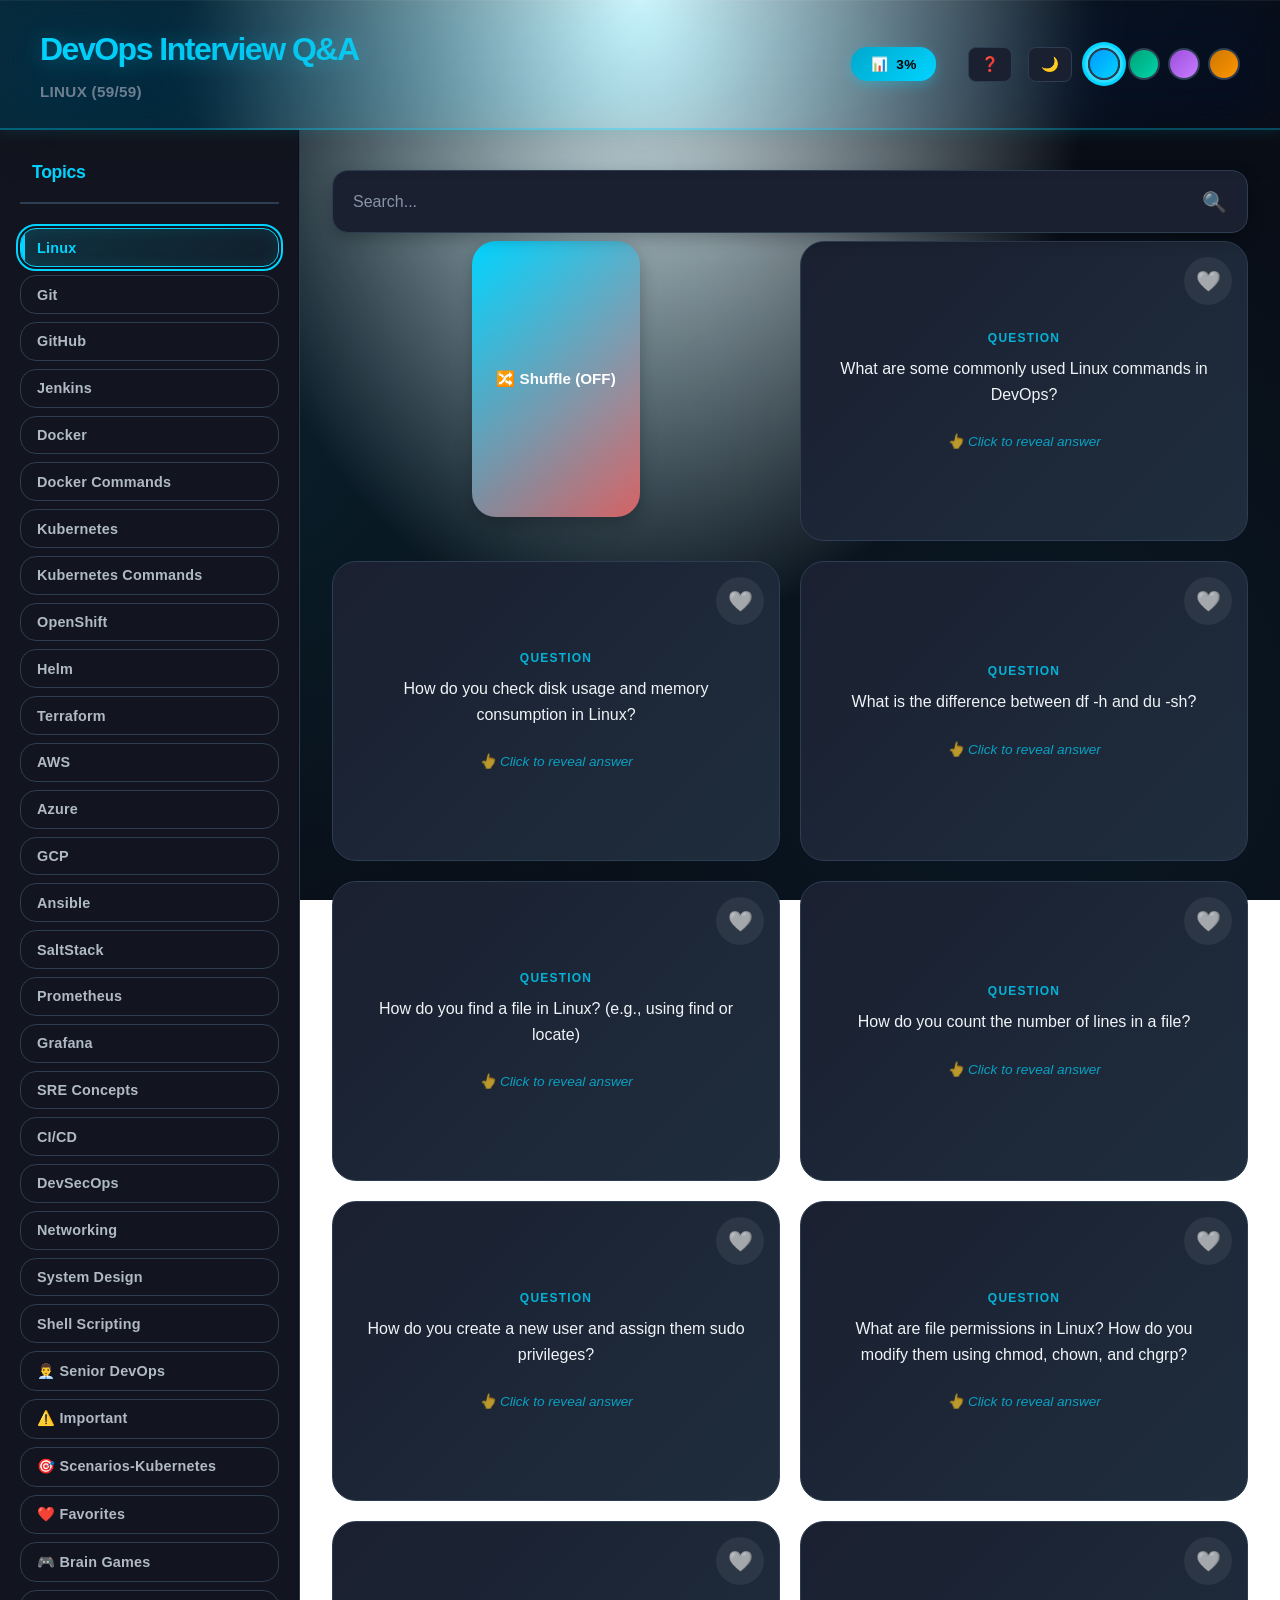
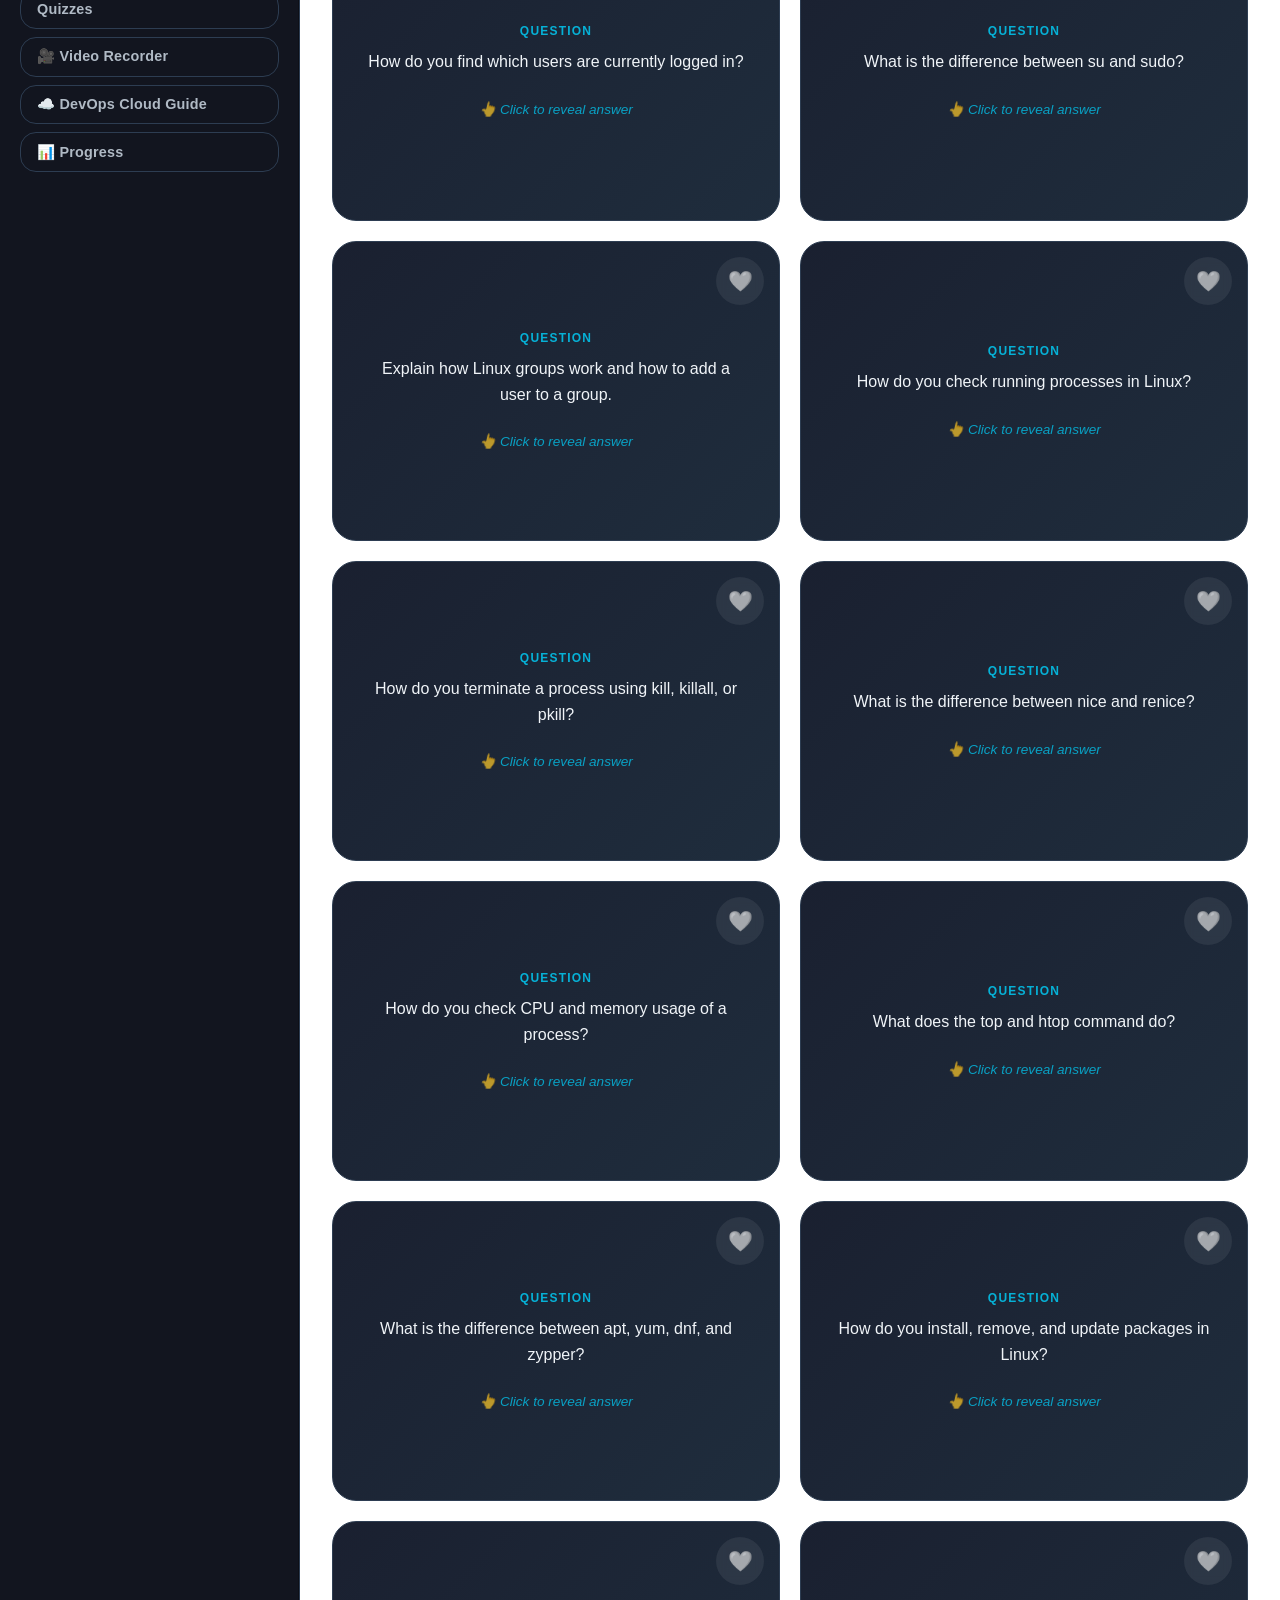
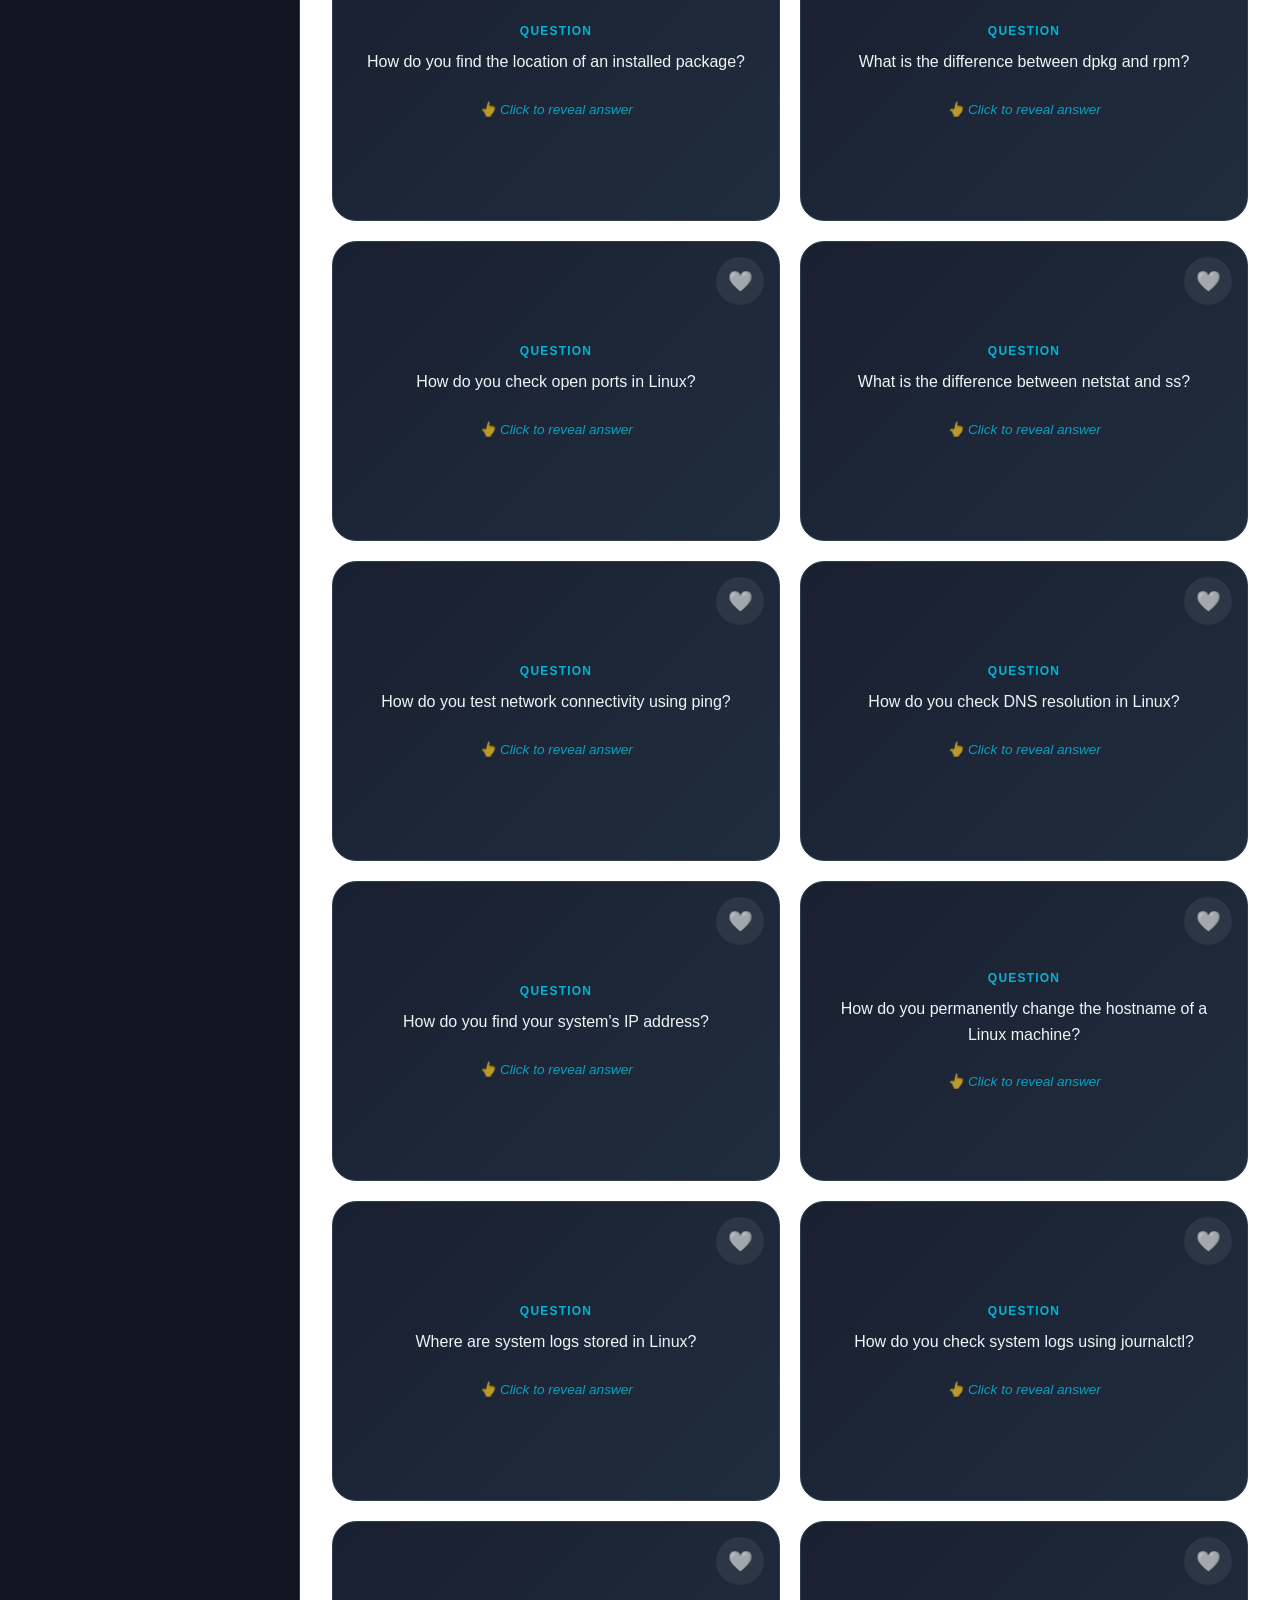
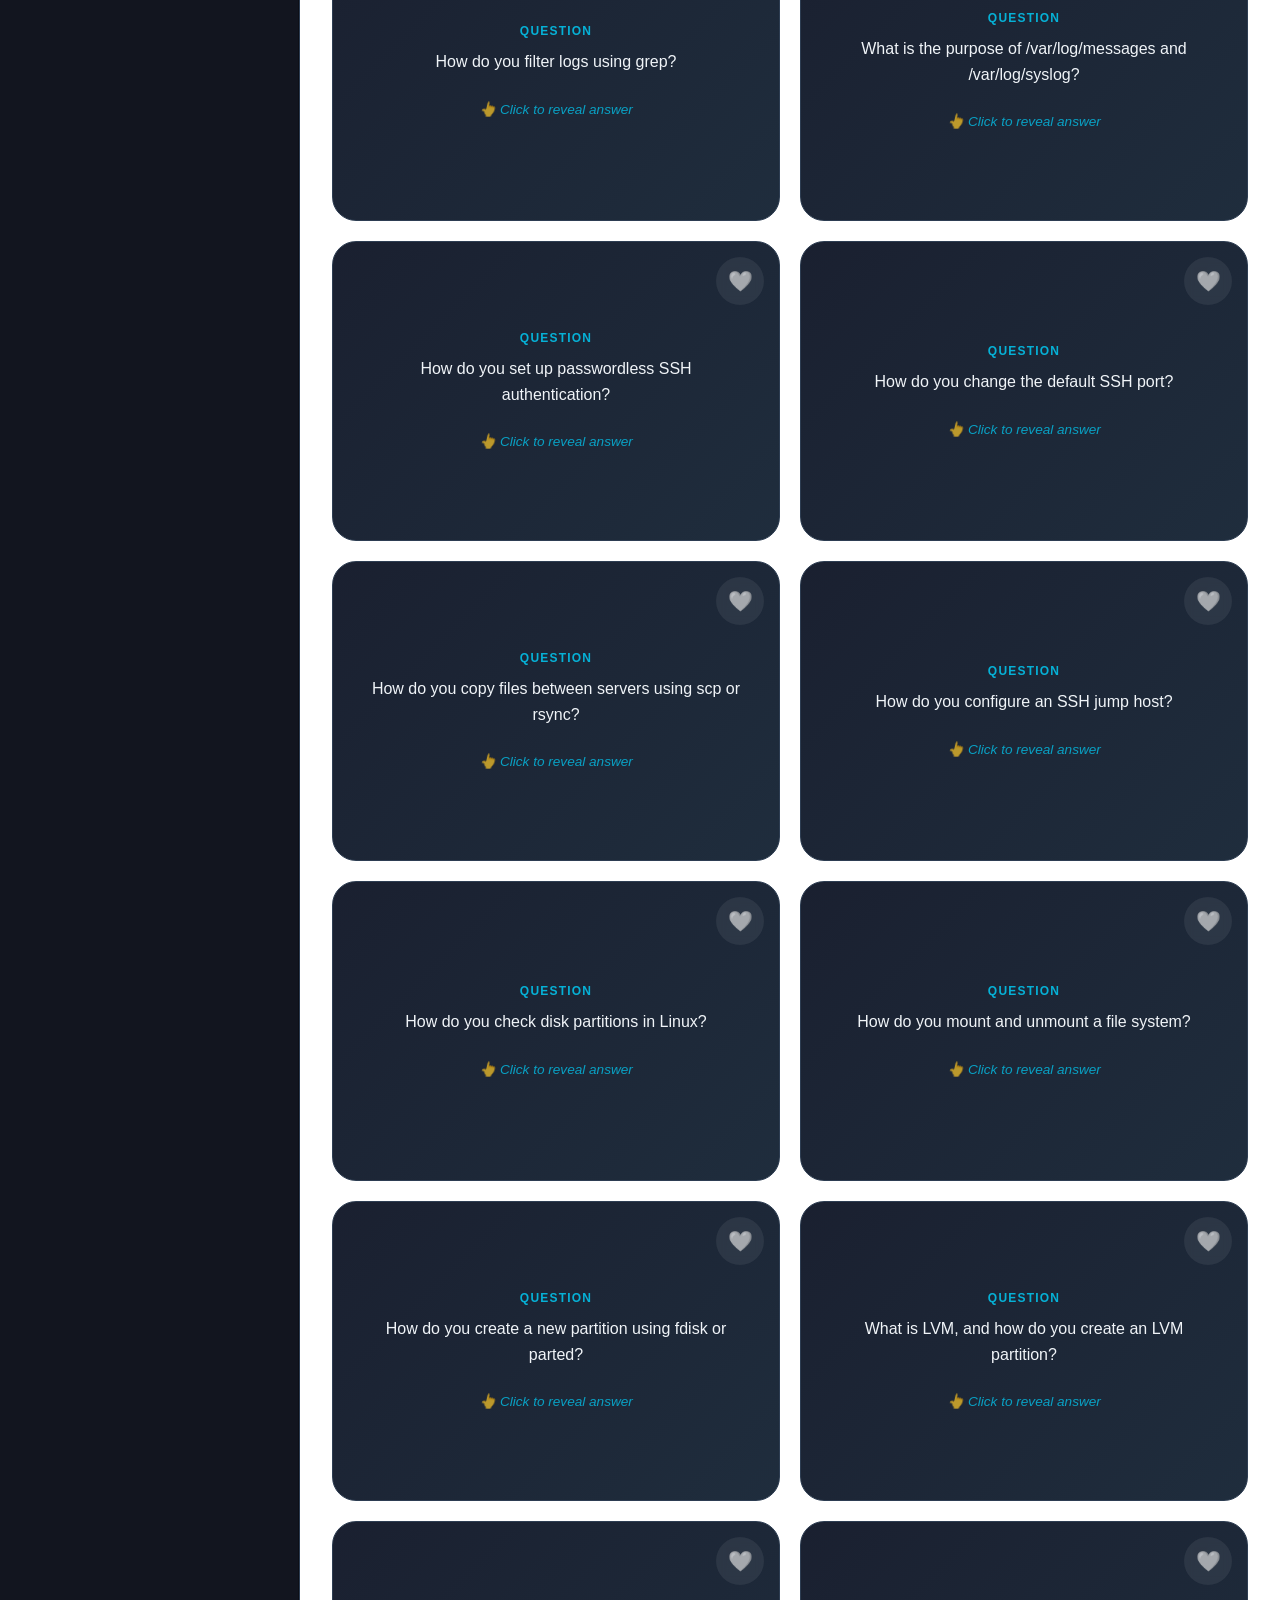
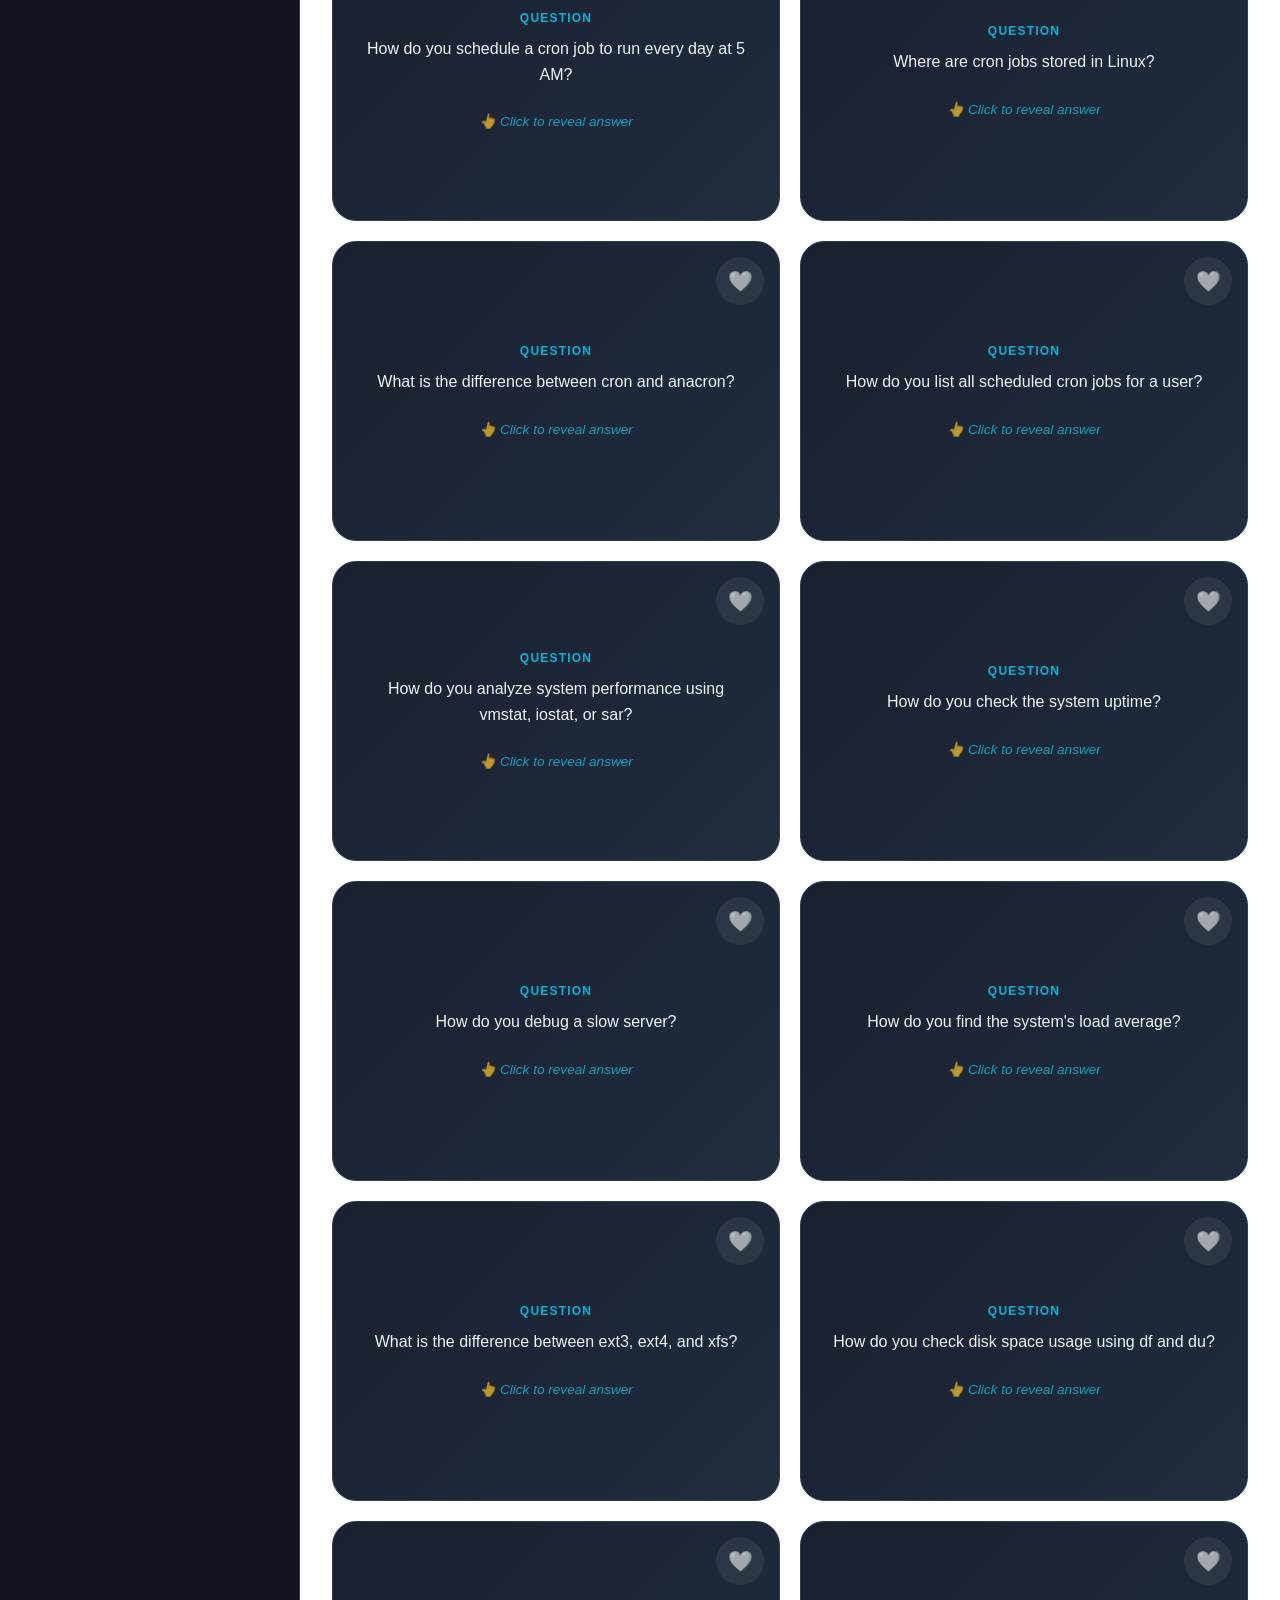
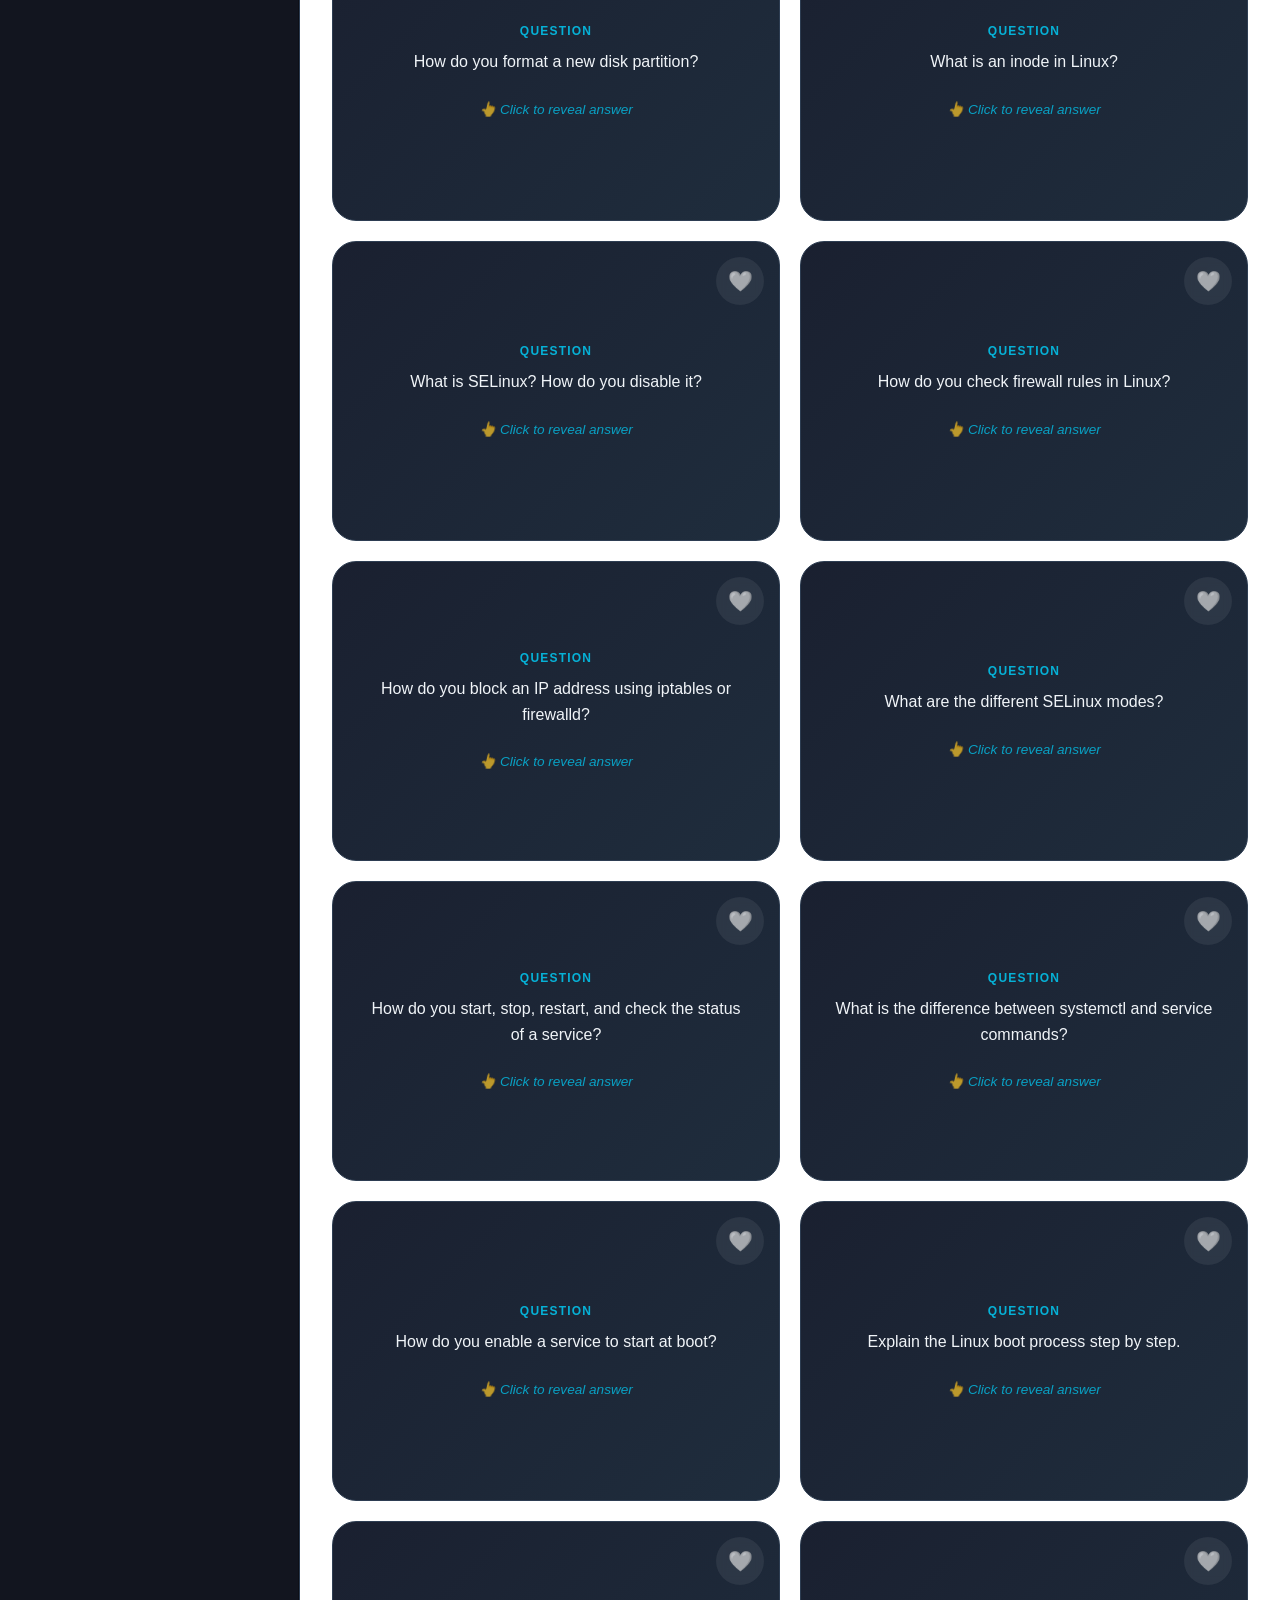
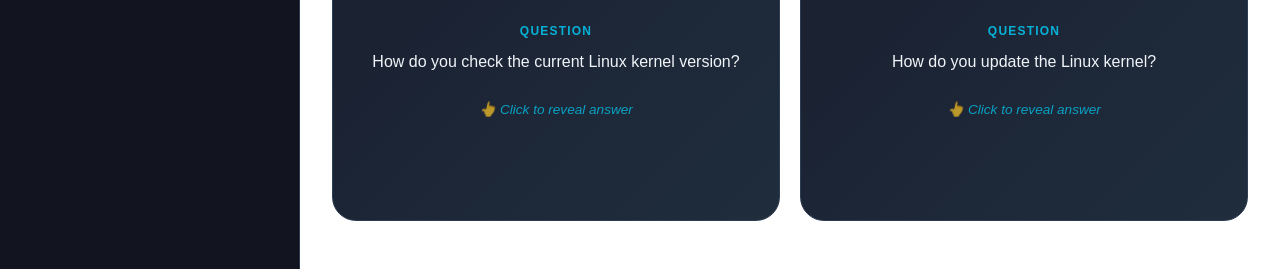
==== commit 77cbdba0: "Polish video recorder UI" ====
--- a/frontend/index.html
+++ b/frontend/index.html
@@ -70,6 +70,7 @@
                     <button class="tab-btn" data-topic="Brain Games">🎮 Brain Games</button>
                     <button class="tab-btn" data-topic="Quizzes">Quizzes</button>
                     <button class="tab-btn" data-topic="Video Recorder">🎥 Video Recorder</button>
+                    <button class="tab-btn" data-topic="DevOps Cloud Interview Guide">☁️ DevOps Cloud Guide</button>
                     <button class="tab-btn" data-topic="Progress">📊 Progress</button>
                 </nav>
             </aside>
--- a/frontend/styles.css
+++ b/frontend/styles.css
@@ -1,28 +1,34 @@
-/* DevOps Interview Questions & Answers SPA Styles - Enhanced UI */
+/* 💎 Premium Luxury DevOps Platform - Expensive Design */
 :root {
   --bg: #0a0e17;
-  --bg-alt: #141b27;
-  --bg-card: #1a2332;
+  --bg-alt: #12151f;
+  --bg-card: #1a2030;
   --border: #2d3d52;
   --accent: #00d4ff;
-  --accent-hover: #00e5ff;
-  --accent-dark: #0099cc;
-  --text: #e8ecf1;
-  --text-dim: #a0aab5;
-  --text-muted: #788897;
-  --radius-sm: 6px;
-  --radius: 12px;
-  --radius-lg: 16px;
-  --shadow: 0 8px 24px rgba(0,0,0,.5);
-  --shadow-sm: 0 4px 12px rgba(0,0,0,.3);
-  --shadow-lg: 0 16px 40px rgba(0,0,0,.6);
-  --sidebar-width: 280px;
-  --transition: .2s cubic-bezier(.3,0,.2,1);
-  --danger: #ff4757;
-  --success: #2ed573;
-  --warning: #ffa502;
+  --accent-hover: #00f0ff;
+  --accent-dark: #00a8cc;
+  --accent-rgb: 0, 212, 255;
+  --text: #f0f4f8;
+  --text-dim: #b0bac5;
+  --text-muted: #8895a5;
+  --radius-sm: 8px;
+  --radius: 16px;
+  --radius-lg: 24px;
+  --shadow: 0 10px 30px rgba(0,0,0,.4);
+  --shadow-sm: 0 6px 16px rgba(0,0,0,.25);
+  --shadow-lg: 0 20px 60px rgba(0,0,0,.5);
+  --sidebar-width: 300px;
+  --transition: .3s cubic-bezier(.4,0,.2,1);
+  --danger: #ff5e6c;
+  --success: #3ce588;
+  --warning: #ffb84d;
   --mark: #ffd700;
   font-size: 16px;
+  
+  /* Premium gradients */
+  --gradient-primary: linear-gradient(135deg, var(--accent) 0%, rgba(var(--accent-rgb), 0.7) 100%);
+  --gradient-card: linear-gradient(135deg, var(--bg-card) 0%, rgba(var(--accent-rgb), 0.05) 100%);
+  --glass-bg: rgba(26, 32, 48, 0.7);
 }
 
 /* Light theme overrides */
@@ -48,14 +54,33 @@
 /* Smooth transitions */
 body { transition: background-color var(--transition), color var(--transition); }
 
-* { box-sizing: border-box; }
+* { box-sizing: border-box; margin: 0; padding: 0; }
+
 body {
   margin: 0;
-  font-family: -apple-system, BlinkMacSystemFont, "Segoe UI", "Roboto", "Oxygen", "Ubuntu", "Cantarell", sans-serif;
-  background: var(--bg);
+  font-family: -apple-system, BlinkMacSystemFont, "Segoe UI", "Roboto", "Helvetica Neue", "Arial", sans-serif;
+  background: radial-gradient(ellipse at top, rgba(var(--accent-rgb), 0.1) 0%, var(--bg) 50%, var(--bg) 100%);
+  background-attachment: fixed;
   color: var(--text);
   -webkit-font-smoothing: antialiased;
-  line-height: 1.5;
+  -moz-osx-font-smoothing: grayscale;
+  line-height: 1.6;
+  overflow-x: hidden;
+  position: relative;
+}
+
+body::before {
+  content: '';
+  position: fixed;
+  top: 0;
+  left: 0;
+  right: 0;
+  bottom: 0;
+  background: 
+    radial-gradient(circle at 20% 50%, rgba(var(--accent-rgb), 0.08) 0%, transparent 50%),
+    radial-gradient(circle at 80% 80%, rgba(var(--accent-rgb), 0.05) 0%, transparent 50%);
+  pointer-events: none;
+  z-index: -1;
 }
 
 h1, h2, h3, h4 { font-weight: 700; letter-spacing: -0.3px; margin: 0; }
@@ -63,19 +88,31 @@
 /* Layout */
 .container { display: flex; flex-direction: column; min-height: 100vh; }
 
-/* Enhanced Header */
+/* Premium Luxury Header */
 .header { 
-  background: linear-gradient(135deg, #0d1421 0%, #1a2d3d 100%);
-  border-bottom: 1px solid var(--border);
-  padding: 1.25rem 2rem;
+  background: linear-gradient(135deg, rgba(var(--accent-rgb), 0.15) 0%, rgba(var(--accent-rgb), 0.05) 50%, transparent 100%);
+  backdrop-filter: blur(25px) saturate(180%);
+  -webkit-backdrop-filter: blur(25px) saturate(180%);
+  border-bottom: 2px solid rgba(var(--accent-rgb), 0.3);
+  padding: 1.5rem 2.5rem;
   position: sticky;
   top: 0;
-  z-index: 10;
-  box-shadow: var(--shadow-sm);
+  z-index: 1000;
+  box-shadow: 0 10px 40px rgba(0, 0, 0, 0.15), 
+              0 4px 12px rgba(var(--accent-rgb), 0.1),
+              inset 0 1px 0 rgba(255, 255, 255, 0.05);
+  transition: all 0.4s cubic-bezier(0.4, 0, 0.2, 1);
+}
+
+.header:hover {
+  box-shadow: 0 15px 50px rgba(0, 0, 0, 0.2), 
+              0 6px 16px rgba(var(--accent-rgb), 0.15),
+              inset 0 1px 0 rgba(255, 255, 255, 0.1);
 }
 
 .light .header { 
-  background: linear-gradient(135deg, #f1f5f9 0%, #e2e8f0 100%);
+  background: linear-gradient(135deg, rgba(var(--accent-rgb), 0.08) 0%, rgba(255, 255, 255, 0.95) 50%, rgba(var(--accent-rgb), 0.03) 100%);
+  border-bottom: 2px solid rgba(var(--accent-rgb), 0.2);
 }
 
 .header-inner { 
@@ -98,19 +135,35 @@
 }
 
 .title { 
-  font-size: 1.65rem; 
-  font-weight: 800;
-  letter-spacing: -0.5px;
-  background: linear-gradient(120deg, var(--accent), var(--accent-hover));
+  font-size: 2rem; 
+  font-weight: 900;
+  letter-spacing: -1.5px;
+  background: linear-gradient(135deg, var(--accent) 0%, rgba(var(--accent-rgb), 0.7) 50%, var(--text) 100%);
+  background-size: 200% 200%;
   -webkit-background-clip: text;
   -webkit-text-fill-color: transparent;
   background-clip: text;
+  animation: gradientShift 4s ease-in-out infinite, textGlow 2s ease-in-out infinite;
+  filter: drop-shadow(0 2px 10px rgba(var(--accent-rgb), 0.3));
+}
+
+@keyframes gradientShift {
+  0%, 100% { background-position: 0% 50%; }
+  50% { background-position: 100% 50%; }
+}
+
+@keyframes textGlow {
+  0%, 100% { filter: drop-shadow(0 2px 10px rgba(var(--accent-rgb), 0.3)); }
+  50% { filter: drop-shadow(0 4px 20px rgba(var(--accent-rgb), 0.6)); }
 }
 
 .subtitle { 
-  font-size: 0.9rem; 
+  font-size: 0.95rem; 
   color: var(--text-muted); 
-  font-weight: 500;
+  font-weight: 600;
+  letter-spacing: 0.5px;
+  text-transform: uppercase;
+  opacity: 0.8;
   letter-spacing: 0.3px;
 }
 
@@ -893,6 +946,7 @@
 .question { font-size:1rem; font-weight:600; }
 .answer { font-size:.8rem; }
 
+
 /* ==================== TOPIC QUIZ SYSTEM STYLES ==================== */
 
 /* Quiz Menu Enhancements */
@@ -1195,6 +1249,39 @@
 }
 
 @keyframes slideIn {
+  from {
+    opacity: 0;
+    transform: translateY(20px);
+  }
+  to {
+    opacity: 1;
+    transform: translateY(0);
+  }
+}
+
+@keyframes slideDown {
+  from {
+    opacity: 0;
+    transform: translateY(-10px);
+  }
+  to {
+    opacity: 1;
+    transform: translateY(0);
+  }
+}
+
+@keyframes slideInLeft {
+  from {
+    opacity: 0;
+    transform: translateX(-20px);
+  }
+  to {
+    opacity: 1;
+    transform: translateX(0);
+  }
+}
+
+@keyframes fadeInUp {
   from {
     opacity: 0;
     transform: translateY(20px);
@@ -1781,7 +1868,6 @@
 }
 
 /* ===================== Brain Games Styles ===================== */
-
 .brain-games-container {
   animation: fadeIn 0.5s ease;
 }
@@ -2240,6 +2326,366 @@
   transform: none;
 }
 
+/* Map Game Styles - Enhanced */
+.map-game-container {
+  animation: fadeIn 0.6s ease;
+  max-width: 1400px;
+  margin: 0 auto;
+  padding: 2rem;
+}
+
+.game-header-map {
+  display: flex;
+  align-items: center;
+  gap: 2rem;
+  margin-bottom: 2rem;
+}
+
+.back-btn-map {
+  padding: 0.75rem 1.5rem;
+  background: var(--bg-card);
+  border: 2px solid var(--border);
+  border-radius: var(--radius-lg);
+  color: var(--text);
+  font-weight: 600;
+  cursor: pointer;
+  transition: all 0.3s;
+  display: flex;
+  align-items: center;
+  gap: 0.5rem;
+}
+
+.back-btn-map:hover {
+  background: var(--accent);
+  color: white;
+  border-color: var(--accent);
+  transform: translateX(-5px);
+}
+
+.back-icon {
+  font-size: 1.2rem;
+  display: inline-block;
+  transition: transform 0.3s;
+}
+
+.back-btn-map:hover .back-icon {
+  transform: translateX(-3px);
+}
+
+.game-title-section {
+  flex: 1;
+  text-align: center;
+}
+
+.map-game-title {
+  font-size: 2.5rem;
+  font-weight: 900;
+  background: linear-gradient(135deg, var(--accent), rgba(var(--accent-rgb), 0.7));
+  -webkit-background-clip: text;
+  -webkit-text-fill-color: transparent;
+  background-clip: text;
+  margin: 0 0 0.5rem 0;
+}
+
+.map-game-subtitle {
+  color: var(--text-secondary);
+  font-size: 1.1rem;
+  margin: 0;
+}
+
+.map-tabs-container {
+  display: grid;
+  grid-template-columns: repeat(2, 1fr);
+  gap: 1.5rem;
+  margin-bottom: 2rem;
+}
+
+.map-tab-btn {
+  padding: 1.5rem;
+  background: linear-gradient(135deg, var(--bg-card), var(--bg-alt));
+  border: 3px solid var(--border);
+  border-radius: var(--radius-lg);
+  color: var(--text);
+  cursor: pointer;
+  transition: all 0.4s cubic-bezier(0.34, 1.56, 0.64, 1);
+  display: flex;
+  flex-direction: column;
+  align-items: center;
+  gap: 0.75rem;
+  position: relative;
+  overflow: hidden;
+}
+
+.map-tab-btn::before {
+  content: '';
+  position: absolute;
+  top: 0;
+  left: -100%;
+  width: 100%;
+  height: 100%;
+  background: linear-gradient(90deg, transparent, rgba(var(--accent-rgb), 0.2), transparent);
+  transition: left 0.5s;
+}
+
+.map-tab-btn:hover::before {
+  left: 100%;
+}
+
+.map-tab-btn:hover {
+  border-color: var(--accent);
+  transform: translateY(-5px);
+  box-shadow: 0 10px 30px rgba(var(--accent-rgb), 0.3);
+}
+
+.map-tab-btn.active {
+  background: linear-gradient(135deg, var(--accent), rgba(var(--accent-rgb), 0.8));
+  color: white;
+  border-color: var(--accent);
+  box-shadow: 0 8px 25px rgba(var(--accent-rgb), 0.4);
+}
+
+.tab-emoji {
+  font-size: 3rem;
+  display: block;
+}
+
+.tab-text {
+  font-size: 1.2rem;
+  font-weight: 700;
+}
+
+.tab-badge {
+  padding: 0.25rem 0.75rem;
+  background: rgba(0, 0, 0, 0.2);
+  border-radius: 20px;
+  font-size: 0.85rem;
+  font-weight: 600;
+}
+
+.map-tab-btn.active .tab-badge {
+  background: rgba(255, 255, 255, 0.3);
+}
+
+.map-game-stats {
+  display: grid;
+  grid-template-columns: repeat(4, 1fr);
+  gap: 1.5rem;
+  margin-bottom: 2rem;
+}
+
+.stat-card {
+  background: linear-gradient(135deg, var(--bg-card), var(--bg-alt));
+  border: 2px solid var(--border);
+  border-radius: var(--radius-lg);
+  padding: 1.5rem;
+  display: flex;
+  align-items: center;
+  gap: 1rem;
+  transition: all 0.3s;
+}
+
+.stat-card:hover {
+  transform: translateY(-3px);
+  box-shadow: 0 8px 20px rgba(0, 0, 0, 0.1);
+}
+
+.stat-icon {
+  font-size: 2.5rem;
+  line-height: 1;
+}
+
+.stat-info {
+  display: flex;
+  flex-direction: column;
+  gap: 0.25rem;
+}
+
+.stat-label {
+  font-size: 0.85rem;
+  color: var(--text-secondary);
+  font-weight: 600;
+  text-transform: uppercase;
+  letter-spacing: 0.5px;
+}
+
+.stat-value {
+  font-size: 1.8rem;
+  font-weight: 900;
+  color: var(--accent);
+}
+
+.map-question-banner {
+  margin-bottom: 2rem;
+  animation: slideDown 0.5s ease;
+}
+
+.map-question-card {
+  background: linear-gradient(135deg, var(--accent), rgba(var(--accent-rgb), 0.9));
+  border-radius: var(--radius-lg);
+  padding: 2rem;
+  position: relative;
+  overflow: hidden;
+  box-shadow: 0 10px 40px rgba(var(--accent-rgb), 0.3);
+}
+
+.question-pulse {
+  position: absolute;
+  top: 50%;
+  left: 50%;
+  width: 100%;
+  height: 100%;
+  background: radial-gradient(circle, rgba(255,255,255,0.2) 0%, transparent 70%);
+  transform: translate(-50%, -50%);
+  animation: pulse 2s ease-in-out infinite;
+}
+
+@keyframes pulse {
+  0%, 100% { transform: translate(-50%, -50%) scale(1); opacity: 0.5; }
+  50% { transform: translate(-50%, -50%) scale(1.1); opacity: 0.2; }
+}
+
+@keyframes slideDown {
+  from { opacity: 0; transform: translateY(-20px); }
+  to { opacity: 1; transform: translateY(0); }
+}
+
+.question-content {
+  position: relative;
+  z-index: 1;
+  display: flex;
+  flex-direction: column;
+  align-items: center;
+  gap: 0.75rem;
+  color: white;
+}
+
+.question-label {
+  font-size: 1rem;
+  font-weight: 600;
+  opacity: 0.9;
+  text-transform: uppercase;
+  letter-spacing: 1px;
+}
+
+.target-location {
+  font-size: 2.5rem;
+  font-weight: 900;
+  color: #FFD700;
+  text-shadow: 2px 2px 8px rgba(0, 0, 0, 0.3);
+  animation: glow 2s ease-in-out infinite;
+}
+
+@keyframes glow {
+  0%, 100% { text-shadow: 2px 2px 8px rgba(0, 0, 0, 0.3); }
+  50% { text-shadow: 2px 2px 20px rgba(255, 215, 0, 0.8), 0 0 30px rgba(255, 215, 0, 0.5); }
+}
+
+.target-hint {
+  font-size: 0.95rem;
+  opacity: 0.8;
+}
+
+.map-canvas-wrapper {
+  border-radius: var(--radius-lg);
+  overflow: hidden;
+  box-shadow: 0 15px 50px rgba(0, 0, 0, 0.2);
+}
+
+.map-interactive-container {
+  position: relative;
+  padding: 3rem 2rem;
+  min-height: 600px;
+  display: flex;
+  align-items: center;
+  justify-content: center;
+}
+
+.india-map-bg {
+  background: 
+    radial-gradient(circle at 20% 80%, rgba(255, 107, 107, 0.2) 0%, transparent 50%),
+    radial-gradient(circle at 80% 20%, rgba(78, 205, 196, 0.2) 0%, transparent 50%),
+    linear-gradient(135deg, #667eea 0%, #764ba2 100%);
+}
+
+.world-map-bg {
+  background: 
+    radial-gradient(circle at 30% 70%, rgba(96, 165, 250, 0.3) 0%, transparent 50%),
+    radial-gradient(circle at 70% 30%, rgba(167, 139, 250, 0.3) 0%, transparent 50%),
+    linear-gradient(135deg, #11998e 0%, #38ef7d 100%);
+}
+
+.india-map-svg,
+.world-map-svg {
+  width: 100%;
+  height: auto;
+  background: rgba(255, 255, 255, 0.98);
+  border-radius: var(--radius-lg);
+  padding: 2rem;
+  box-shadow: 0 20px 60px rgba(0, 0, 0, 0.3);
+}
+
+.state-group {
+  animation: popIn 0.5s ease both;
+  transform-origin: center;
+}
+
+@keyframes popIn {
+  0% { opacity: 0; transform: scale(0); }
+  70% { transform: scale(1.1); }
+  100% { opacity: 1; transform: scale(1); }
+}
+
+.map-region-new {
+  cursor: pointer;
+  transition: all 0.3s cubic-bezier(0.34, 1.56, 0.64, 1);
+  stroke: #ffffff;
+  stroke-width: 2;
+}
+
+.map-region-new:hover {
+  transform: scale(1.15);
+  filter: brightness(1.2) url(#glow);
+  stroke-width: 3;
+}
+
+.map-label-new {
+  font-family: -apple-system, BlinkMacSystemFont, 'Segoe UI', sans-serif;
+  pointer-events: none;
+  text-shadow: 1px 1px 3px rgba(0, 0, 0, 0.3);
+}
+
+.region-tooltip-new {
+  position: fixed;
+  background: linear-gradient(135deg, #2d3436 0%, #000000 100%);
+  color: white;
+  padding: 1rem 1.5rem;
+  border-radius: var(--radius-lg);
+  font-weight: 600;
+  font-size: 1rem;
+  z-index: 10000;
+  pointer-events: none;
+  display: none;
+  box-shadow: 0 10px 30px rgba(0, 0, 0, 0.5);
+  border: 2px solid rgba(255, 255, 255, 0.1);
+  backdrop-filter: blur(10px);
+}
+
+.tooltip-content {
+  display: flex;
+  flex-direction: column;
+  gap: 0.5rem;
+}
+
+.tooltip-name {
+  font-size: 1.1rem;
+  font-weight: 700;
+}
+
+.tooltip-capital {
+  font-size: 0.9rem;
+  opacity: 0.8;
+}
+
 /* Responsive Brain Games */
 @media (max-width: 768px) {
   .games-grid {
@@ -2279,6 +2725,33 @@
   
   .flag-emoji {
     font-size: 2.5rem;
+  }
+  
+  .map-interactive-container {
+    padding: 1.5rem 1rem;
+    min-height: 400px;
+  }
+  
+  .map-tabs-container {
+    grid-template-columns: 1fr;
+  }
+  
+  .map-game-stats {
+    grid-template-columns: repeat(2, 1fr);
+    gap: 1rem;
+  }
+  
+  .map-game-title {
+    font-size: 1.8rem;
+  }
+  
+  .target-location {
+    font-size: 1.8rem;
+  }
+  
+  .game-header-map {
+    flex-direction: column;
+    align-items: stretch;
   }
 }
 
@@ -2722,3 +3195,2397 @@
     font-size: 1.1rem;
   }
 }
+
+/* ==================== Video Recorder Styles ==================== */
+.video-recorder-container {
+  padding: 1.5rem;
+  max-width: 1400px;
+  margin: 0 auto;
+  background: var(--bg);
+  display: flex;
+  flex-direction: column;
+}
+
+/* Header */
+.recorder-header {
+  display: flex;
+  justify-content: space-between;
+  align-items: flex-start;
+  gap: 2rem;
+  margin-bottom: 1.5rem;
+  padding-bottom: 1.5rem;
+  border-bottom: 2px solid var(--border);
+}
+
+.header-content h2 {
+  font-size: 1.8rem;
+  margin: 0 0 0.5rem 0;
+  color: var(--accent);
+}
+
+.header-content p {
+  color: var(--text-dim);
+  font-size: 0.95rem;
+  margin: 0;
+}
+
+.header-stats-mini {
+  display: flex;
+  gap: 1.5rem;
+  flex-wrap: wrap;
+  justify-content: flex-end;
+}
+
+.mini-stat {
+  display: flex;
+  flex-direction: column;
+  align-items: center;
+  gap: 0.3rem;
+  background: var(--bg-card);
+  padding: 0.75rem 1.25rem;
+  border-radius: var(--radius);
+  border: 1px solid var(--border);
+  text-align: center;
+}
+
+.mini-label {
+  font-size: 0.75rem;
+  color: var(--text-dim);
+  font-weight: 600;
+  text-transform: uppercase;
+  letter-spacing: 0.5px;
+}
+
+.mini-value {
+  font-size: 1.3rem;
+  color: var(--accent);
+  font-weight: 700;
+  font-family: 'Courier New', monospace;
+}
+
+/* Main Layout */
+.recorder-layout {
+  display: grid;
+  grid-template-columns: 1fr 380px;
+  gap: 1.5rem;
+  margin-bottom: 2rem;
+  width: 100%;
+  min-height: 500px;
+}
+
+/* ===== PREVIEW SECTION (LARGE) ===== */
+.recorder-preview-main {
+  position: relative;
+  display: flex;
+  flex-direction: column;
+  gap: 0;
+  background: #000000;
+  border: 3px solid var(--accent);
+  border-radius: 12px;
+  overflow: hidden;
+  box-shadow: 0 8px 32px rgba(0, 0, 0, 0.4);
+  min-height: auto;
+  flex: 1;
+}
+
+.preview-container {
+  position: relative;
+  width: 100%;
+  height: 450px;
+  background: #000;
+  border-radius: 8px;
+  overflow: hidden;
+  display: flex;
+  align-items: center;
+  justify-content: center;
+}
+
+.video-preview {
+  position: absolute;
+  top: 0;
+  left: 0;
+  width: 100%;
+  height: 100%;
+  object-fit: cover;
+  background: #000000;
+  display: block;
+  z-index: 2;
+}
+
+.preview-placeholder {
+  position: absolute;
+  top: 0;
+  left: 0;
+  right: 0;
+  bottom: 0;
+  display: flex;
+  align-items: center;
+  justify-content: center;
+  background: linear-gradient(135deg, rgba(0, 0, 0, 0.7) 0%, rgba(0, 0, 0, 0.5) 100%);
+  border: 3px dashed var(--accent);
+  flex-direction: column;
+  gap: 1rem;
+  z-index: 3;
+}
+
+.placeholder-content {
+  display: flex;
+  flex-direction: column;
+  align-items: center;
+  gap: 0.75rem;
+  text-align: center;
+  padding: 2rem;
+  background: rgba(0, 0, 0, 0.4);
+  border-radius: 12px;
+  backdrop-filter: blur(5px);
+}
+
+.placeholder-icon {
+  font-size: 3rem;
+  display: block;
+  animation: pulse 2s ease-in-out infinite;
+}
+
+.placeholder-text {
+  color: var(--text);
+  font-size: 1.1rem;
+  font-weight: 600;
+}
+
+.placeholder-hint {
+  color: var(--text-dim);
+  font-size: 0.85rem;
+  font-style: italic;
+}
+
+@keyframes pulse {
+  0%, 100% { transform: scale(1); }
+  50% { transform: scale(1.1); }
+}
+
+/* Recording Indicator */
+.recording-indicator {
+  position: absolute;
+  top: 1rem;
+  right: 1rem;
+  display: flex;
+  align-items: center;
+  gap: 0.5rem;
+  background: rgba(255, 71, 87, 0.95);
+  color: white;
+  padding: 0.6rem 1rem;
+  border-radius: 20px;
+  font-weight: 600;
+  font-size: 0.9rem;
+  z-index: 10;
+  box-shadow: 0 4px 12px rgba(255, 71, 87, 0.4);
+}
+
+.indicator-dot {
+  width: 10px;
+  height: 10px;
+  background: white;
+  border-radius: 50%;
+  animation: blink 1s infinite;
+}
+
+@keyframes blink {
+  0%, 49% { opacity: 1; }
+  50%, 100% { opacity: 0.3; }
+}
+
+/* Controls Overlay */
+.controls-overlay {
+  padding: 1.25rem;
+  background: linear-gradient(135deg, rgba(10, 14, 23, 0.95) 0%, rgba(26, 35, 50, 0.95) 100%);
+  border-top: 2px solid var(--accent);
+  backdrop-filter: blur(10px);
+  position: relative;
+  z-index: 5;
+}
+
+.primary-controls {
+  display: flex;
+  gap: 1rem;
+  justify-content: center;
+  margin-bottom: 1rem;
+  flex-wrap: wrap;
+  align-items: center;
+  position: relative;
+  z-index: 10;
+}
+
+.recorder-btn-large {
+  flex: 0 1 auto;
+  min-width: 100px;
+  max-width: 160px;
+  padding: 1rem 1.5rem;
+  border: none;
+  border-radius: var(--radius);
+  font-weight: 700;
+  cursor: pointer;
+  font-size: 0.9rem;
+  display: flex;
+  flex-direction: column;
+  align-items: center;
+  justify-content: center;
+  gap: 0.5rem;
+  transition: all var(--transition);
+  text-transform: uppercase;
+  letter-spacing: 0.5px;
+  box-shadow: 0 4px 12px rgba(0, 0, 0, 0.3);
+  position: relative;
+  overflow: hidden;
+  z-index: 15;
+}
+
+.recorder-btn-large::before {
+  content: '';
+  position: absolute;
+  top: 0;
+  left: -100%;
+  width: 100%;
+  height: 100%;
+  background: rgba(255, 255, 255, 0.2);
+  transition: left 0.3s ease;
+  z-index: -1;
+}
+
+.recorder-btn-large:hover:not(:disabled)::before {
+  left: 100%;
+}
+
+.btn-icon-large {
+  font-size: 1.6rem;
+  display: block;
+  line-height: 1;
+}
+
+.btn-text {
+  font-size: 0.8rem;
+  display: block;
+  line-height: 1.2;
+}
+
+.start-btn-large {
+  background: linear-gradient(135deg, #2ed573 0%, #1aaa44 100%);
+  color: white;
+}
+
+.start-btn-large:hover:not(:disabled) {
+  transform: translateY(-3px);
+  box-shadow: 0 8px 24px rgba(46, 213, 115, 0.5);
+}
+
+.start-btn-large:active:not(:disabled) {
+  transform: translateY(-1px);
+}
+
+.stop-btn-large {
+  background: linear-gradient(135deg, #ff4757 0%, #cc3344 100%);
+  color: white;
+}
+
+.stop-btn-large:hover:not(:disabled) {
+  transform: translateY(-3px);
+  box-shadow: 0 8px 24px rgba(255, 71, 87, 0.5);
+}
+
+.stop-btn-large:active:not(:disabled) {
+  transform: translateY(-1px);
+}
+
+.pause-btn-large {
+  background: linear-gradient(135deg, #ffa502 0%, #ff8800 100%);
+  color: white;
+}
+
+.pause-btn-large:hover:not(:disabled) {
+  transform: translateY(-3px);
+  box-shadow: 0 8px 24px rgba(255, 165, 2, 0.5);
+}
+
+.pause-btn-large:active:not(:disabled) {
+  transform: translateY(-1px);
+}
+
+.recorder-btn-large:disabled {
+  opacity: 0.45;
+  cursor: not-allowed;
+  transform: none;
+}
+
+/* Recording Timer */
+.recording-timer {
+  display: flex;
+  justify-content: center;
+  padding-top: 0.75rem;
+  border-top: 1px solid rgba(0, 212, 255, 0.2);
+}
+
+.timer-display {
+  display: flex;
+  align-items: center;
+  gap: 0.75rem;
+  background: rgba(0, 212, 255, 0.1);
+  padding: 0.6rem 1.5rem;
+  border-radius: 20px;
+  border: 1px solid rgba(0, 212, 255, 0.3);
+}
+
+.timer-label {
+  color: var(--text-dim);
+  font-size: 0.85rem;
+  font-weight: 600;
+  text-transform: uppercase;
+  letter-spacing: 0.5px;
+}
+
+.timer-value {
+  font-family: 'Courier New', monospace;
+  font-size: 1.4rem;
+  color: var(--accent);
+  font-weight: 700;
+  min-width: 80px;
+  text-align: center;
+}
+
+/* ===== SIDEBAR ===== */
+.recorder-sidebar {
+  display: flex;
+  flex-direction: column;
+  gap: 1rem;
+}
+
+.panel-title {
+  font-size: 0.9rem;
+  margin: 0 0 1rem 0;
+  color: var(--text);
+  font-weight: 700;
+  text-transform: uppercase;
+  letter-spacing: 0.5px;
+  padding-bottom: 0.75rem;
+  border-bottom: 2px solid var(--border);
+}
+
+/* Settings Panel */
+.settings-panel,
+.tips-panel,
+.stats-panel {
+  background: var(--bg-card);
+  border: 1px solid var(--border);
+  border-radius: var(--radius);
+  padding: 1.25rem;
+  box-shadow: var(--shadow-sm);
+}
+
+.settings-group {
+  margin-bottom: 1rem;
+  display: flex;
+  flex-direction: column;
+  gap: 0.5rem;
+}
+
+.settings-group label {
+  color: var(--text-dim);
+  font-size: 0.85rem;
+  font-weight: 600;
+}
+
+.device-select {
+  width: 100%;
+  padding: 0.6rem;
+  background: var(--bg-alt);
+  color: var(--text);
+  border: 1px solid var(--border);
+  border-radius: var(--radius-sm);
+  font-size: 0.85rem;
+  cursor: pointer;
+  transition: all var(--transition);
+}
+
+.device-select:hover {
+  border-color: var(--accent);
+}
+
+.device-select:focus {
+  outline: none;
+  border-color: var(--accent);
+  box-shadow: 0 0 0 3px rgba(0, 212, 255, 0.15);
+}
+
+.settings-checkbox {
+  display: flex;
+  align-items: center;
+  gap: 0.75rem;
+  padding-top: 0.5rem;
+}
+
+.checkbox-label {
+  display: flex;
+  align-items: center;
+  gap: 0.6rem;
+  cursor: pointer;
+  color: var(--text);
+  font-size: 0.9rem;
+  user-select: none;
+}
+
+.checkbox-label input[type="checkbox"] {
+  cursor: pointer;
+  width: 18px;
+  height: 18px;
+  accent-color: var(--accent);
+}
+
+/* Tips Panel */
+.tips-list {
+  list-style: none;
+  margin: 0;
+  padding: 0;
+  display: flex;
+  flex-direction: column;
+  gap: 0.6rem;
+}
+
+.tips-list li {
+  color: var(--text-dim);
+  font-size: 0.9rem;
+  padding-left: 0;
+  line-height: 1.4;
+}
+
+/* Stats Panel */
+.stat-mini {
+  display: flex;
+  justify-content: space-between;
+  align-items: center;
+  padding: 0.8rem;
+  background: var(--bg-alt);
+  border-radius: var(--radius-sm);
+  border: 1px solid var(--border);
+  margin-bottom: 0.75rem;
+}
+
+.stat-mini:last-child {
+  margin-bottom: 0;
+}
+
+.stat-mini-label {
+  font-size: 0.85rem;
+  color: var(--text-dim);
+  font-weight: 600;
+}
+
+.stat-mini-value {
+  font-size: 1rem;
+  color: var(--accent);
+  font-weight: 700;
+  font-family: 'Courier New', monospace;
+}
+
+/* ===== RECORDINGS SECTION ===== */
+.recordings-section {
+  margin-top: 2rem;
+  padding-top: 2rem;
+  border-top: 2px solid var(--border);
+}
+
+.recordings-header {
+  margin-bottom: 1.5rem;
+}
+
+.recordings-header-top {
+  display: flex;
+  justify-content: space-between;
+  align-items: center;
+  margin-bottom: 1rem;
+  gap: 1rem;
+}
+
+.recordings-header h3 {
+  margin: 0;
+  color: var(--text);
+  font-size: 1.4rem;
+  font-weight: 700;
+}
+
+.recordings-header-actions {
+  display: flex;
+  align-items: center;
+  gap: 1rem;
+}
+
+.recordings-count {
+  background: linear-gradient(135deg, rgba(var(--accent-rgb), 0.15), rgba(var(--accent-rgb), 0.05));
+  color: var(--accent);
+  padding: 0.6rem 1.2rem;
+  border-radius: 20px;
+  font-size: 0.85rem;
+  font-weight: 600;
+  border: 1px solid rgba(var(--accent-rgb), 0.3);
+  white-space: nowrap;
+}
+
+.header-action-btn {
+  display: flex;
+  align-items: center;
+  gap: 0.5rem;
+  padding: 0.6rem 1.2rem;
+  border-radius: 10px;
+  font-size: 0.85rem;
+  font-weight: 600;
+  cursor: pointer;
+  transition: all 0.2s ease;
+  border: none;
+  white-space: nowrap;
+}
+
+.header-action-btn.danger {
+  background: linear-gradient(135deg, rgba(231, 76, 60, 0.15), rgba(231, 76, 60, 0.05));
+  color: #e74c3c;
+  border: 1px solid rgba(231, 76, 60, 0.3);
+}
+
+.header-action-btn.danger:hover {
+  background: linear-gradient(135deg, #e74c3c, #c0392b);
+  color: white;
+  box-shadow: 0 4px 12px rgba(231, 76, 60, 0.3);
+  transform: translateY(-2px);
+}
+
+.recordings-controls {
+  display: flex;
+  gap: 1rem;
+  flex-wrap: wrap;
+}
+
+.recordings-search {
+  flex: 1;
+  min-width: 200px;
+  padding: 0.75rem 1rem;
+  border: 1px solid rgba(var(--accent-rgb), 0.2);
+  border-radius: 10px;
+  background: linear-gradient(135deg, rgba(var(--accent-rgb), 0.05), rgba(var(--accent-rgb), 0.02));
+  color: var(--text);
+  font-size: 0.9rem;
+  transition: all 0.3s ease;
+}
+
+.recordings-search:focus {
+  outline: none;
+  border-color: var(--accent);
+  box-shadow: 0 0 0 3px rgba(var(--accent-rgb), 0.1);
+}
+
+.recordings-search::placeholder {
+  color: var(--text-secondary);
+}
+
+.recordings-sort {
+  padding: 0.75rem 1rem;
+  border: 1px solid rgba(var(--accent-rgb), 0.2);
+  border-radius: 10px;
+  background: linear-gradient(135deg, rgba(var(--accent-rgb), 0.05), rgba(var(--accent-rgb), 0.02));
+  color: var(--text);
+  font-size: 0.9rem;
+  font-weight: 600;
+  cursor: pointer;
+  transition: all 0.3s ease;
+}
+
+.recordings-sort:focus {
+  outline: none;
+  border-color: var(--accent);
+  box-shadow: 0 0 0 3px rgba(var(--accent-rgb), 0.1);
+}
+
+.clear-all-btn {
+  background: rgba(255, 71, 87, 0.2);
+  color: var(--danger);
+  border: 1px solid var(--danger);
+  padding: 0.6rem 1rem;
+  border-radius: 20px;
+  font-size: 0.85rem;
+  font-weight: 600;
+  cursor: pointer;
+  transition: all var(--transition);
+}
+
+.clear-all-btn:hover {
+  background: var(--danger);
+  color: white;
+  box-shadow: 0 4px 12px rgba(255, 71, 87, 0.3);
+}
+
+/* Recordings List */
+.recordings-list {
+  display: flex;
+  flex-direction: column;
+  gap: 1rem;
+}
+
+.empty-recordings {
+  text-align: center;
+  color: var(--text-dim);
+  padding: 3rem 2rem;
+  background: linear-gradient(135deg, rgba(0, 212, 255, 0.05) 0%, rgba(0, 212, 255, 0.02) 100%);
+  border: 2px dashed var(--border);
+  border-radius: var(--radius);
+  display: flex;
+  flex-direction: column;
+  align-items: center;
+  gap: 1rem;
+}
+
+.empty-icon {
+  font-size: 2.5rem;
+}
+
+.empty-recordings p {
+  margin: 0;
+  font-size: 1.1rem;
+  color: var(--text);
+  font-weight: 600;
+}
+
+.empty-hint {
+  font-size: 0.9rem;
+  font-style: italic;
+  color: var(--text-dim);
+}
+
+/* Recording Item */
+.recording-item {
+  background: var(--card-bg);
+  border: 1px solid rgba(var(--accent-rgb), 0.15);
+  border-radius: 16px;
+  padding: 1.5rem;
+  display: grid;
+  grid-template-columns: 200px 1fr 140px;
+  gap: 1.5rem;
+  align-items: center;
+  transition: all 0.3s ease;
+  box-shadow: 0 2px 8px rgba(0, 0, 0, 0.08);
+  position: relative;
+  overflow: visible;
+  min-height: 140px;
+}
+
+.recording-item::before {
+  content: '';
+  position: absolute;
+  top: 0;
+  left: 0;
+  right: 0;
+  bottom: 0;
+  background: linear-gradient(135deg, rgba(var(--accent-rgb), 0.05) 0%, transparent 100%);
+  opacity: 0;
+  transition: opacity 0.3s ease;
+  pointer-events: none;
+  z-index: 0;
+}
+
+.recording-item:hover {
+  border-color: rgba(var(--accent-rgb), 0.4);
+  box-shadow: 0 8px 24px rgba(var(--accent-rgb), 0.15);
+  transform: translateY(-3px);
+}
+
+.recording-item:hover::before {
+  opacity: 1;
+}
+
+.recording-preview {
+  position: relative;
+  width: 200px;
+  height: 112px;
+  border-radius: 12px;
+  overflow: hidden;
+  background: #000;
+  cursor: pointer;
+  z-index: 1;
+  flex-shrink: 0;
+}
+
+.recording-thumbnail {
+  width: 100%;
+  height: 100%;
+  object-fit: cover;
+}
+
+.play-overlay {
+  position: absolute;
+  top: 0;
+  left: 0;
+  width: 100%;
+  height: 100%;
+  background: rgba(0, 0, 0, 0.6);
+  display: flex;
+  flex-direction: column;
+  align-items: center;
+  justify-content: center;
+  opacity: 0;
+  transition: opacity 0.3s ease;
+  backdrop-filter: blur(2px);
+}
+
+.recording-preview:hover .play-overlay {
+  opacity: 1;
+}
+
+.play-icon {
+  font-size: 2.5rem;
+  margin-bottom: 0.25rem;
+}
+
+.play-text {
+  font-size: 0.9rem;
+  font-weight: 600;
+  color: white;
+  text-transform: uppercase;
+  letter-spacing: 0.5px;
+}
+
+.recording-badge {
+  position: absolute;
+  top: 0.5rem;
+  right: 0.5rem;
+  background: rgba(0, 0, 0, 0.8);
+  color: white;
+  padding: 0.25rem 0.6rem;
+  border-radius: 6px;
+  font-size: 0.75rem;
+  font-weight: 700;
+  font-family: 'Courier New', monospace;
+  backdrop-filter: blur(10px);
+}
+
+.recording-info {
+  position: relative;
+  z-index: 1;
+  min-width: 0;
+  flex: 1;
+}
+
+.recording-title-row {
+  display: flex;
+  align-items: center;
+  gap: 0.5rem;
+  margin-bottom: 0.75rem;
+}
+
+.recording-name-input {
+  flex: 1;
+  font-weight: 600;
+  color: var(--text);
+  font-size: 1rem;
+  background: transparent;
+  border: 1px solid transparent;
+  padding: 0.4rem 0.6rem;
+  border-radius: 6px;
+  transition: all 0.2s ease;
+}
+
+.recording-name-input:hover {
+  background: rgba(var(--accent-rgb), 0.05);
+  border-color: rgba(var(--accent-rgb), 0.2);
+}
+
+.recording-name-input:focus {
+  outline: none;
+  background: rgba(var(--accent-rgb), 0.1);
+  border-color: var(--accent);
+  box-shadow: 0 0 0 3px rgba(var(--accent-rgb), 0.1);
+}
+
+.edit-name-btn {
+  width: 32px;
+  height: 32px;
+  display: flex;
+  align-items: center;
+  justify-content: center;
+  border: none;
+  background: rgba(var(--accent-rgb), 0.1);
+  border-radius: 8px;
+  font-size: 1rem;
+  cursor: pointer;
+  transition: all 0.2s ease;
+  opacity: 0.6;
+}
+
+.edit-name-btn:hover {
+  background: rgba(var(--accent-rgb), 0.2);
+  transform: scale(1.1);
+  opacity: 1;
+}
+
+.recording-meta-grid {
+  display: grid;
+  grid-template-columns: repeat(2, 1fr);
+  gap: 0.75rem;
+}
+
+.meta-item-detailed {
+  display: flex;
+  align-items: center;
+  gap: 0.5rem;
+  font-size: 0.85rem;
+  color: var(--text-secondary);
+  background: rgba(var(--accent-rgb), 0.05);
+  padding: 0.4rem 0.75rem;
+  border-radius: 8px;
+}
+
+.meta-icon {
+  font-size: 1rem;
+  flex-shrink: 0;
+}
+
+.meta-text {
+  font-weight: 500;
+  white-space: nowrap;
+  overflow: hidden;
+  text-overflow: ellipsis;
+}
+
+.recording-actions {
+  display: flex !important;
+  flex-direction: column;
+  gap: 0.75rem;
+  position: relative;
+  z-index: 10;
+  min-width: 140px;
+  visibility: visible !important;
+  opacity: 1 !important;
+}
+
+.action-btn {
+  display: flex;
+  align-items: center;
+  justify-content: center;
+  gap: 0.6rem;
+  padding: 0.85rem 1rem;
+  border: none;
+  border-radius: 10px;
+  cursor: pointer;
+  font-size: 0.9rem;
+  font-weight: 700;
+  transition: all 0.2s ease;
+  white-space: nowrap;
+  width: 100%;
+  white-space: nowrap;
+  text-transform: uppercase;
+  letter-spacing: 0.3px;
+  box-shadow: var(--shadow-sm);
+  position: relative;
+  overflow: hidden;
+}
+
+.btn-icon {
+  font-size: 1.2rem;
+  line-height: 1;
+}
+
+.btn-label {
+  font-size: 0.9rem;
+  font-weight: 700;
+  letter-spacing: 0.3px;
+}
+
+.play-btn {
+  background: linear-gradient(135deg, #2ecc71, #27ae60);
+  color: white;
+}
+
+.play-btn:hover {
+  background: linear-gradient(135deg, #27ae60, #229954);
+  box-shadow: 0 6px 20px rgba(46, 204, 113, 0.4);
+  transform: translateY(-2px);
+}
+
+.download-btn {
+  background: linear-gradient(135deg, #3498db, #2980b9);
+  color: white;
+}
+
+.download-btn:hover {
+  background: linear-gradient(135deg, #2980b9, #21618c);
+  box-shadow: 0 6px 20px rgba(52, 152, 219, 0.4);
+  transform: translateY(-2px);
+}
+
+.delete-btn {
+  background: linear-gradient(135deg, #e74c3c, #c0392b);
+  color: white;
+}
+
+.delete-btn:hover {
+  background: linear-gradient(135deg, #c0392b, #a93226);
+  box-shadow: 0 6px 20px rgba(231, 76, 60, 0.4);
+  transform: translateY(-2px);
+}
+
+.action-btn:active {
+  transform: translateY(0) scale(0.98);
+}
+
+/* Video Modal */
+.video-modal {
+  position: fixed;
+  top: 0;
+  left: 0;
+  right: 0;
+  bottom: 0;
+  background: rgba(0, 0, 0, 0.92);
+  display: flex;
+  align-items: center;
+  justify-content: center;
+  z-index: 1000;
+  padding: 1rem;
+  animation: fadeIn 0.3s ease-out;
+}
+
+.video-modal-content {
+  position: relative;
+  width: 100%;
+  max-width: 1000px;
+  background: var(--bg-card);
+  border-radius: var(--radius-lg);
+  overflow: hidden;
+  box-shadow: var(--shadow-lg);
+  animation: slideUp 0.3s ease-out;
+}
+
+.video-modal-close {
+  position: absolute;
+  top: 1rem;
+  right: 1rem;
+  background: rgba(0, 0, 0, 0.7);
+  color: white;
+  border: none;
+  width: 44px;
+  height: 44px;
+  border-radius: 50%;
+  cursor: pointer;
+  font-size: 1.5rem;
+  display: flex;
+  align-items: center;
+  justify-content: center;
+  transition: all var(--transition);
+  z-index: 10;
+  box-shadow: 0 2px 8px rgba(0, 0, 0, 0.3);
+}
+
+.video-modal-close:hover {
+  background: rgba(0, 0, 0, 0.95);
+  transform: scale(1.1);
+}
+
+.video-modal-close:active {
+  transform: scale(0.95);
+}
+
+@keyframes fadeIn {
+  from { opacity: 0; }
+  to { opacity: 1; }
+}
+
+@keyframes slideUp {
+  from { transform: translateY(20px); opacity: 0; }
+  to { transform: translateY(0); opacity: 1; }
+}
+
+/* ===== RESPONSIVE ===== */
+@media (max-width: 1400px) {
+  .recorder-layout {
+    grid-template-columns: 1fr 340px;
+  }
+}
+
+@media (max-width: 1100px) {
+  .recorder-layout {
+    grid-template-columns: 1fr;
+  }
+
+  .recorder-sidebar {
+    display: grid;
+    grid-template-columns: 1fr 1fr;
+    gap: 1rem;
+  }
+
+  .stats-panel {
+    grid-column: 1 / -1;
+  }
+}
+
+@media (max-width: 1200px) {
+  .recorder-main {
+    grid-template-columns: 1fr;
+  }
+  
+  .recordings-section {
+    max-width: 100%;
+  }
+}
+
+@media (max-width: 900px) {
+  .video-recorder-container {
+    padding: 1rem;
+  }
+
+  .recorder-header {
+    flex-direction: column;
+    gap: 1rem;
+  }
+
+  .header-stats-mini {
+    width: 100%;
+    justify-content: flex-start;
+  }
+
+  .recorder-sidebar {
+    grid-template-columns: 1fr;
+  }
+
+  .primary-controls {
+    gap: 0.5rem;
+  }
+
+  .recorder-btn-large {
+    min-width: 80px;
+    max-width: 100%;
+    padding: 0.8rem 1rem;
+  }
+
+  .recordings-header-top {
+    flex-direction: column;
+    align-items: flex-start;
+    gap: 0.75rem;
+  }
+
+  .recordings-controls {
+    flex-direction: column;
+    gap: 0.75rem;
+  }
+
+  .recordings-search {
+    min-width: 100%;
+  }
+
+  .recording-item {
+    grid-template-columns: 200px 1fr;
+    gap: 1rem;
+  }
+
+  .recording-preview {
+    width: 200px;
+    height: 112px;
+  }
+
+  .recording-meta-grid {
+    grid-template-columns: repeat(2, 1fr);
+  }
+
+  .recording-actions {
+    grid-column: 1 / -1;
+    flex-direction: row;
+    gap: 0.75rem;
+    margin-top: 1rem;
+  }
+
+  .action-btn {
+    flex: 1;
+    min-width: 100px;
+    padding: 0.85rem 1rem;
+    font-size: 0.9rem;
+  }
+
+  .btn-label {
+    display: inline;
+  }
+
+  .btn-icon {
+    font-size: 1.3rem;
+  }
+}
+
+@media (max-width: 640px) {
+  .video-recorder-container {
+    padding: 0.75rem;
+  }
+
+  .recorder-header h2 {
+    font-size: 1.3rem;
+  }
+
+  .header-content p {
+    font-size: 0.85rem;
+  }
+
+  .header-stats-mini {
+    flex-direction: column;
+    width: 100%;
+    gap: 0.75rem;
+  }
+
+  .mini-stat {
+    width: 100%;
+    padding: 0.6rem 1rem;
+  }
+
+  .primary-controls {
+    flex-direction: column;
+  }
+
+  .recorder-btn-large {
+    width: 100%;
+  }
+
+  .preview-container {
+    aspect-ratio: 4 / 3;
+  }
+
+  .recording-index {
+    font-size: 1.4rem;
+    min-width: 40px;
+  }
+
+  .recording-title {
+    font-size: 0.9rem;
+  }
+
+  .recording-meta {
+    flex-direction: column;
+    gap: 0.5rem;
+  }
+
+  .meta-item {
+    white-space: normal;
+  }
+
+  .action-btn {
+    padding: 0.5rem 0.7rem;
+    font-size: 0.65rem;
+  }
+
+  .action-btn span:last-child {
+    display: none;
+  }
+
+  .recordings-header {
+    flex-direction: column;
+    align-items: flex-start;
+  }
+
+  .recordings-header-actions {
+    width: 100%;
+    justify-content: space-between;
+  }
+
+  .video-modal {
+    padding: 0.5rem;
+  }
+
+  .video-modal-close {
+    width: 40px;
+    height: 40px;
+    font-size: 1.2rem;
+    top: 0.75rem;
+    right: 0.75rem;
+  }
+
+  .panel-title {
+    font-size: 0.85rem;
+  }
+
+  .tips-list li,
+  .device-select,
+  .stat-mini-label {
+    font-size: 0.85rem;
+  }
+}
+
+@media (max-width: 400px) {
+  .recorder-header h2 {
+    font-size: 1.1rem;
+  }
+
+  .mini-stat {
+    padding: 0.5rem 0.75rem;
+  }
+
+  .mini-label {
+    font-size: 0.7rem;
+  }
+
+  .mini-value {
+    font-size: 1.1rem;
+  }
+
+  .timer-value {
+    font-size: 1.2rem;
+    min-width: 70px;
+  }
+
+  .btn-icon-large {
+    font-size: 1.2rem;
+  }
+
+  .recording-index {
+    font-size: 1.2rem;
+  }
+
+  .empty-icon {
+    font-size: 2rem;
+  }
+
+  .empty-recordings {
+    padding: 1.5rem 1rem;
+  }
+}
+
+/* ===================== Start Project Modal ===================== */
+.project-modal.start-project-modal {
+  max-width: 600px;
+  max-height: 90vh;
+  display: flex;
+  flex-direction: column;
+}
+
+.start-project-modal .modal-content {
+  flex: 1;
+  overflow-y: auto;
+  padding: 0;
+  position: relative;
+}
+
+.start-content {
+  padding: 3rem 2.5rem;
+  text-align: center;
+}
+
+.start-icon {
+  font-size: 4rem;
+  margin-bottom: 1.5rem;
+  animation: bounce 0.6s ease;
+}
+
+.start-content h2 {
+  font-size: 1.8rem;
+  font-weight: 800;
+  margin: 1rem 0;
+  background: linear-gradient(135deg, var(--text), var(--accent));
+  -webkit-background-clip: text;
+  -webkit-text-fill-color: transparent;
+  background-clip: text;
+}
+
+.start-content .subtitle {
+  font-size: 1.1rem;
+  color: var(--text-secondary);
+  margin-bottom: 2rem;
+  font-weight: 600;
+}
+
+.start-steps {
+  margin: 2.5rem 0;
+  text-align: left;
+}
+
+.step-item {
+  display: flex;
+  gap: 1.5rem;
+  margin-bottom: 1.5rem;
+  animation: slideInLeft 0.6s ease-out both;
+}
+
+.step-item:nth-child(2) { animation-delay: 0.1s; }
+.step-item:nth-child(3) { animation-delay: 0.2s; }
+.step-item:nth-child(4) { animation-delay: 0.3s; }
+
+.step-number {
+  flex-shrink: 0;
+  width: 45px;
+  height: 45px;
+  background: linear-gradient(135deg, var(--accent), rgba(var(--accent-rgb), 0.6));
+  border-radius: 50%;
+  display: flex;
+  align-items: center;
+  justify-content: center;
+  font-weight: 700;
+  color: white;
+  font-size: 1.2rem;
+}
+
+.step-content h4 {
+  margin: 0 0 0.5rem 0;
+  font-size: 1rem;
+  font-weight: 700;
+  color: var(--text);
+}
+
+.step-content p {
+  margin: 0;
+  font-size: 0.9rem;
+  color: var(--text-secondary);
+  line-height: 1.5;
+}
+
+.start-resources {
+  background: linear-gradient(135deg, rgba(var(--accent-rgb), 0.1), rgba(var(--accent-rgb), 0.02));
+  border: 1px solid rgba(var(--accent-rgb), 0.2);
+  border-radius: 12px;
+  padding: 1.5rem;
+  margin: 2rem 0;
+  text-align: left;
+}
+
+.start-resources h3 {
+  margin: 0 0 1rem 0;
+  font-size: 1.1rem;
+  font-weight: 700;
+  color: var(--accent);
+}
+
+.start-resources ul {
+  list-style: none;
+  padding: 0;
+  margin: 0;
+}
+
+.start-resources li {
+  padding: 0.5rem 0;
+  color: var(--text-secondary);
+  font-size: 0.95rem;
+  padding-left: 1.5rem;
+  position: relative;
+}
+
+.start-resources li:before {
+  content: '✓';
+  position: absolute;
+  left: 0;
+  color: var(--accent);
+  font-weight: bold;
+}
+
+.start-estimated {
+  background: var(--card);
+  border: 1px solid var(--border);
+  border-radius: 10px;
+  padding: 1.5rem;
+  margin: 2rem 0;
+  text-align: left;
+}
+
+.start-estimated p {
+  margin: 0.5rem 0;
+  font-size: 0.95rem;
+  color: var(--text-secondary);
+}
+
+.start-estimated strong {
+  color: var(--text);
+  font-weight: 700;
+}
+
+.start-actions {
+  display: flex;
+  gap: 1rem;
+  margin-top: 2rem;
+  justify-content: center;
+}
+
+.start-actions .btn-primary,
+.start-actions .btn-secondary {
+  padding: 1rem 1.75rem;
+  font-size: 1rem;
+  font-weight: 700;
+  border-radius: 10px;
+  display: flex;
+  align-items: center;
+  gap: 0.5rem;
+  transition: all 0.3s cubic-bezier(0.4, 0, 0.2, 1);
+  min-width: 150px;
+}
+
+.start-actions .btn-primary:hover {
+  transform: translateY(-2px);
+  box-shadow: 0 12px 32px rgba(var(--accent-rgb), 0.4);
+}
+
+.start-actions .btn-secondary:hover {
+  transform: translateY(-2px);
+  background: var(--card);
+}
+
+/* Learning Outcomes Styling */
+.learning-outcomes {
+  display: grid;
+  grid-template-columns: repeat(auto-fit, minmax(260px, 1fr));
+  gap: 1rem;
+}
+
+.outcome-item {
+  padding: 1.25rem;
+  background: linear-gradient(135deg, rgba(var(--accent-rgb), 0.1), rgba(var(--accent-rgb), 0.02));
+  border: 1px solid rgba(var(--accent-rgb), 0.15);
+  border-radius: 10px;
+  color: var(--text-secondary);
+  font-size: 0.96rem;
+  line-height: 1.6;
+  transition: all 0.3s ease;
+}
+
+.outcome-item:hover {
+  background: linear-gradient(135deg, rgba(var(--accent-rgb), 0.18), rgba(var(--accent-rgb), 0.08));
+  border-color: var(--accent);
+  transform: translateY(-2px);
+}
+
+/* Best Practices Styling */
+.best-practices-list {
+  list-style: none;
+  padding: 0;
+  margin: 0;
+  display: grid;
+  grid-template-columns: repeat(auto-fit, minmax(280px, 1fr));
+  gap: 1rem;
+}
+
+.best-practices-list li {
+  padding: 1rem;
+  padding-left: 2.5rem;
+  position: relative;
+  background: linear-gradient(135deg, rgba(var(--accent-rgb), 0.08), transparent);
+  border-left: 4px solid var(--accent);
+  border-radius: 8px;
+  color: var(--text-secondary);
+  font-size: 0.95rem;
+  line-height: 1.6;
+  transition: all 0.3s ease;
+}
+
+.best-practices-list li:before {
+  content: '⭐';
+  position: absolute;
+  left: 0.75rem;
+}
+
+.best-practices-list li:hover {
+  background: linear-gradient(135deg, rgba(var(--accent-rgb), 0.15), transparent);
+  transform: translateX(4px);
+}
+
+/* Cost Grid Styling */
+.cost-grid {
+  display: grid;
+  grid-template-columns: repeat(auto-fit, minmax(220px, 1fr));
+  gap: 1rem;
+}
+
+.cost-item {
+  padding: 1.25rem;
+  background: linear-gradient(135deg, rgba(var(--accent-rgb), 0.08), transparent);
+  border: 1px solid rgba(var(--accent-rgb), 0.2);
+  border-radius: 10px;
+  display: flex;
+  flex-direction: column;
+  gap: 0.75rem;
+}
+
+.cost-item.total {
+  background: linear-gradient(135deg, rgba(var(--accent-rgb), 0.15), rgba(var(--accent-rgb), 0.05));
+  border: 2px solid var(--accent);
+  grid-column: 1 / -1;
+}
+
+.cost-label {
+  font-size: 0.9rem;
+  font-weight: 700;
+  color: var(--text-secondary);
+}
+
+.cost-value {
+  font-size: 1.3rem;
+  font-weight: 700;
+  color: var(--text);
+}
+
+.cost-item.total .cost-value {
+  color: var(--accent);
+  font-size: 1.5rem;
+}
+
+/* Prerequisites Columns */
+.prerequisites-columns {
+  display: grid;
+  grid-template-columns: repeat(auto-fit, minmax(280px, 1fr));
+  gap: 1rem;
+}
+
+.prerequisite-item {
+  padding: 1rem;
+  background: linear-gradient(135deg, rgba(var(--accent-rgb), 0.08), transparent);
+  border-left: 3px solid var(--accent);
+  border-radius: 8px;
+  color: var(--text-secondary);
+  font-size: 0.95rem;
+  padding-left: 2rem;
+  position: relative;
+}
+
+.prerequisite-item:before {
+  content: '';
+  position: absolute;
+  left: 0.75rem;
+}
+
+/* Tech Stack Summary */
+.tech-summary {
+  display: flex;
+  flex-wrap: wrap;
+  gap: 0.75rem;
+}
+
+.tech-badge-large {
+  display: inline-flex;
+  align-items: center;
+  padding: 0.75rem 1.25rem;
+  background: linear-gradient(135deg, rgba(var(--accent-rgb), 0.15), rgba(var(--accent-rgb), 0.05));
+  border: 1px solid rgba(var(--accent-rgb), 0.3);
+  border-radius: 25px;
+  color: var(--accent);
+  font-weight: 700;
+  font-size: 0.95rem;
+  transition: all 0.3s ease;
+}
+
+.tech-badge-large:hover {
+  background: linear-gradient(135deg, rgba(var(--accent-rgb), 0.25), rgba(var(--accent-rgb), 0.1));
+  border-color: var(--accent);
+  transform: translateY(-2px);
+}
+
+@keyframes bounce {
+  0%, 100% { transform: translateY(0); }
+  50% { transform: translateY(-10px); }
+}
+
+/* ===================================
+   VIDEO RECORDER STYLES
+   =================================== */
+
+.video-recorder-container {
+  padding: 2rem;
+  max-width: 1400px;
+  margin: 0 auto;
+}
+
+.recorder-header {
+  text-align: center;
+  margin-bottom: 3rem;
+}
+
+.recorder-title {
+  font-size: 2.5rem;
+  font-weight: 800;
+  background: linear-gradient(135deg, var(--accent), #e74c3c);
+  -webkit-background-clip: text;
+  -webkit-text-fill-color: transparent;
+  background-clip: text;
+  margin-bottom: 0.5rem;
+}
+
+.recorder-subtitle {
+  font-size: 1.1rem;
+  color: var(--text-secondary);
+}
+
+.recorder-main {
+  display: grid;
+  grid-template-columns: 1fr 550px;
+  gap: 2.5rem;
+  align-items: start;
+}
+
+/* Camera Section */
+.camera-section {
+  background: var(--card-bg);
+  border-radius: 20px;
+  padding: 2rem;
+  box-shadow: 0 8px 32px rgba(0, 0, 0, 0.1);
+}
+
+.camera-preview-container {
+  position: relative;
+  width: 100%;
+  aspect-ratio: 16 / 9;
+  background: #000;
+  border-radius: 16px;
+  overflow: hidden;
+  margin-bottom: 2rem;
+}
+
+.camera-preview {
+  width: 100%;
+  height: 100%;
+  object-fit: cover;
+  display: none;
+}
+
+.camera-placeholder {
+  position: absolute;
+  top: 0;
+  left: 0;
+  width: 100%;
+  height: 100%;
+  display: flex;
+  flex-direction: column;
+  align-items: center;
+  justify-content: center;
+  background: linear-gradient(135deg, rgba(var(--accent-rgb), 0.1), rgba(var(--accent-rgb), 0.05));
+  color: var(--text-secondary);
+}
+
+.placeholder-icon {
+  font-size: 5rem;
+  margin-bottom: 1rem;
+  opacity: 0.5;
+}
+
+.camera-placeholder p {
+  font-size: 1.1rem;
+  margin: 0;
+}
+
+.recording-indicator {
+  position: absolute;
+  top: 1rem;
+  left: 1rem;
+  background: rgba(0, 0, 0, 0.8);
+  backdrop-filter: blur(10px);
+  padding: 0.5rem 1rem;
+  border-radius: 20px;
+  display: flex;
+  align-items: center;
+  gap: 0.5rem;
+  z-index: 10;
+}
+
+.rec-dot {
+  width: 12px;
+  height: 12px;
+  background: #e74c3c;
+  border-radius: 50%;
+  animation: pulse-rec 1.5s ease-in-out infinite;
+}
+
+@keyframes pulse-rec {
+  0%, 100% { opacity: 1; transform: scale(1); }
+  50% { opacity: 0.6; transform: scale(1.2); }
+}
+
+.rec-text {
+  color: #e74c3c;
+  font-weight: 700;
+  font-size: 0.9rem;
+  letter-spacing: 0.5px;
+}
+
+.rec-timer {
+  color: #fff;
+  font-weight: 600;
+  font-family: 'Courier New', monospace;
+  font-size: 0.95rem;
+}
+
+/* Camera Controls */
+.camera-controls {
+  display: flex;
+  gap: 1rem;
+  justify-content: center;
+  flex-wrap: wrap;
+  margin-bottom: 2rem;
+}
+
+.control-button {
+  display: inline-flex;
+  align-items: center;
+  gap: 0.5rem;
+  padding: 0.875rem 1.5rem;
+  border: none;
+  border-radius: 12px;
+  font-size: 1rem;
+  font-weight: 600;
+  cursor: pointer;
+  transition: all 0.3s ease;
+  box-shadow: 0 4px 12px rgba(0, 0, 0, 0.1);
+}
+
+.control-button:hover:not(:disabled) {
+  transform: translateY(-2px);
+  box-shadow: 0 6px 20px rgba(0, 0, 0, 0.15);
+}
+
+.control-button:active:not(:disabled) {
+  transform: translateY(0);
+}
+
+.control-button:disabled {
+  opacity: 0.5;
+  cursor: not-allowed;
+}
+
+.control-button.primary {
+  background: linear-gradient(135deg, var(--accent), rgba(var(--accent-rgb), 0.8));
+  color: white;
+}
+
+.control-button.secondary {
+  background: linear-gradient(135deg, #95a5a6, #7f8c8d);
+  color: white;
+}
+
+.control-button.success {
+  background: linear-gradient(135deg, #2ecc71, #27ae60);
+  color: white;
+}
+
+.control-button.warning {
+  background: linear-gradient(135deg, #f39c12, #e67e22);
+  color: white;
+}
+
+.control-button.danger {
+  background: linear-gradient(135deg, #e74c3c, #c0392b);
+  color: white;
+}
+
+.btn-icon {
+  font-size: 1.2rem;
+}
+
+.btn-text {
+  font-size: 0.95rem;
+}
+
+/* Camera Info */
+.camera-info {
+  display: flex;
+  flex-direction: column;
+  gap: 0.75rem;
+  padding: 1.5rem;
+  background: linear-gradient(135deg, rgba(var(--accent-rgb), 0.05), rgba(var(--accent-rgb), 0.02));
+  border-radius: 12px;
+  border: 1px solid rgba(var(--accent-rgb), 0.1);
+}
+
+.info-item {
+  display: flex;
+  align-items: center;
+  gap: 0.75rem;
+  font-size: 0.95rem;
+  color: var(--text-secondary);
+}
+
+.info-icon {
+  font-size: 1.2rem;
+  flex-shrink: 0;
+}
+
+/* Recordings Section */
+.recordings-section {
+  background: var(--card-bg);
+  border-radius: 20px;
+  padding: 2rem;
+  box-shadow: 0 8px 32px rgba(0, 0, 0, 0.1);
+  height: fit-content;
+  min-height: 500px;
+  max-height: calc(100vh - 150px);
+  display: flex;
+  flex-direction: column;
+}
+
+.recordings-header {
+  display: flex;
+  justify-content: space-between;
+  align-items: center;
+  margin-bottom: 1.5rem;
+  padding-bottom: 1rem;
+  border-bottom: 2px solid rgba(var(--accent-rgb), 0.1);
+}
+
+.recordings-title {
+  font-size: 1.3rem;
+  font-weight: 700;
+  color: var(--text);
+  margin: 0;
+}
+
+.recordings-count {
+  font-size: 0.9rem;
+  font-weight: 600;
+  color: var(--accent);
+  background: rgba(var(--accent-rgb), 0.1);
+  padding: 0.4rem 0.8rem;
+  border-radius: 20px;
+}
+
+.recordings-list {
+  display: flex;
+  flex-direction: column;
+  gap: 1.25rem;
+  overflow-y: auto;
+  max-height: 700px;
+  padding-right: 0.75rem;
+}
+
+.recordings-list::-webkit-scrollbar {
+  width: 6px;
+}
+
+.recordings-list::-webkit-scrollbar-track {
+  background: rgba(var(--accent-rgb), 0.05);
+  border-radius: 10px;
+}
+
+.recordings-list::-webkit-scrollbar-thumb {
+  background: rgba(var(--accent-rgb), 0.3);
+  border-radius: 10px;
+}
+
+.recordings-list::-webkit-scrollbar-thumb:hover {
+  background: rgba(var(--accent-rgb), 0.5);
+}
+
+.empty-recordings {
+  text-align: center;
+  padding: 3rem 1rem;
+  color: var(--text-secondary);
+}
+
+.empty-icon {
+  font-size: 4rem;
+  margin-bottom: 1rem;
+  opacity: 0.3;
+}
+
+.empty-recordings p {
+  margin: 0.5rem 0;
+}
+
+.empty-subtitle {
+  font-size: 0.9rem;
+  opacity: 0.7;
+}
+
+/* Recording Item */
+.recording-item {
+  display: flex;
+  gap: 1rem;
+  padding: 1rem;
+  background: linear-gradient(135deg, rgba(var(--accent-rgb), 0.03), rgba(var(--accent-rgb), 0.01));
+  border: 1px solid rgba(var(--accent-rgb), 0.1);
+  border-radius: 12px;
+  transition: all 0.3s ease;
+}
+
+.recording-item:hover {
+  border-color: rgba(var(--accent-rgb), 0.3);
+  box-shadow: 0 4px 12px rgba(0, 0, 0, 0.08);
+  transform: translateY(-2px);
+}
+
+.recording-preview {
+  position: relative;
+  width: 120px;
+  height: 68px;
+  flex-shrink: 0;
+  border-radius: 8px;
+  overflow: hidden;
+  background: #000;
+  cursor: pointer;
+}
+
+.recording-thumbnail {
+  width: 100%;
+  height: 100%;
+  object-fit: cover;
+}
+
+.play-overlay {
+  position: absolute;
+  top: 50%;
+  left: 50%;
+  transform: translate(-50%, -50%);
+  font-size: 2rem;
+  color: white;
+  text-shadow: 0 2px 8px rgba(0, 0, 0, 0.5);
+  opacity: 0;
+  transition: opacity 0.3s ease;
+}
+
+.recording-preview:hover .play-overlay {
+  opacity: 1;
+}
+
+.recording-info {
+  flex: 1;
+  min-width: 0;
+}
+
+.recording-title {
+  font-weight: 600;
+  font-size: 0.95rem;
+  color: var(--text);
+  margin-bottom: 0.5rem;
+  white-space: nowrap;
+  overflow: hidden;
+  text-overflow: ellipsis;
+}
+
+.recording-meta {
+  display: flex;
+  gap: 1rem;
+  font-size: 0.85rem;
+  color: var(--text-secondary);
+}
+
+.meta-item {
+  display: flex;
+  align-items: center;
+  gap: 0.25rem;
+}
+
+.recording-actions {
+  display: flex;
+  gap: 0.5rem;
+  align-items: center;
+}
+
+.action-btn {
+  width: 36px;
+  height: 36px;
+  display: flex;
+  align-items: center;
+  justify-content: center;
+  border: none;
+  border-radius: 8px;
+  font-size: 1.1rem;
+  cursor: pointer;
+  transition: all 0.2s ease;
+  background: rgba(var(--accent-rgb), 0.1);
+}
+
+.action-btn:hover {
+  transform: scale(1.1);
+  box-shadow: 0 4px 12px rgba(0, 0, 0, 0.15);
+}
+
+.play-btn:hover {
+  background: rgba(46, 204, 113, 0.2);
+}
+
+.download-btn:hover {
+  background: rgba(52, 152, 219, 0.2);
+}
+
+.delete-btn:hover {
+  background: rgba(231, 76, 60, 0.2);
+}
+
+/* Recording Modal */
+.recording-modal {
+  position: fixed;
+  top: 0;
+  left: 0;
+  width: 100%;
+  height: 100%;
+  z-index: 10000;
+  display: flex;
+  align-items: center;
+  justify-content: center;
+}
+
+.modal-overlay {
+  position: absolute;
+  top: 0;
+  left: 0;
+  width: 100%;
+  height: 100%;
+  background: rgba(0, 0, 0, 0.8);
+  backdrop-filter: blur(5px);
+}
+
+.modal-content {
+  position: relative;
+  background: var(--card-bg);
+  border-radius: 20px;
+  max-width: 90vw;
+  max-height: 90vh;
+  display: flex;
+  flex-direction: column;
+  box-shadow: 0 20px 60px rgba(0, 0, 0, 0.3);
+  z-index: 1;
+}
+
+.modal-header {
+  display: flex;
+  justify-content: space-between;
+  align-items: center;
+  padding: 1.5rem 2rem;
+  border-bottom: 1px solid rgba(var(--accent-rgb), 0.1);
+}
+
+.modal-header h3 {
+  margin: 0;
+  font-size: 1.5rem;
+  font-weight: 700;
+  color: var(--text);
+}
+
+.modal-close {
+  width: 40px;
+  height: 40px;
+  display: flex;
+  align-items: center;
+  justify-content: center;
+  border: none;
+  background: rgba(var(--accent-rgb), 0.1);
+  border-radius: 10px;
+  font-size: 1.5rem;
+  cursor: pointer;
+  color: var(--text);
+  transition: all 0.2s ease;
+}
+
+.modal-close:hover {
+  background: rgba(231, 76, 60, 0.2);
+  transform: scale(1.1);
+}
+
+.modal-body {
+  padding: 2rem;
+  flex: 1;
+  display: flex;
+  align-items: center;
+  justify-content: center;
+}
+
+.playback-video {
+  width: 100%;
+  max-width: 1200px;
+  border-radius: 12px;
+  box-shadow: 0 8px 32px rgba(0, 0, 0, 0.2);
+}
+
+.modal-footer {
+  padding: 1.5rem 2rem;
+  border-top: 1px solid rgba(var(--accent-rgb), 0.1);
+  text-align: center;
+}
+
+.modal-info {
+  font-size: 0.95rem;
+  color: var(--text-secondary);
+}
+
+/* Responsive Design */
+@media (min-width: 901px) {
+  .recording-item {
+    grid-template-columns: 200px 1fr 140px !important;
+  }
+  
+  .recording-actions {
+    flex-direction: column !important;
+    gap: 0.75rem !important;
+  }
+  
+  .action-btn {
+    width: 100% !important;
+  }
+}
+
+@media (max-width: 1024px) {
+  .recorder-main {
+    grid-template-columns: 1fr;
+  }
+
+  .recordings-section {
+    max-height: 600px;
+  }
+}
+
+@media (max-width: 768px) {
+  .video-recorder-container {
+    padding: 1rem;
+  }
+
+  .recorder-title {
+    font-size: 2rem;
+  }
+
+  .camera-section {
+    padding: 1rem;
+  }
+
+  .camera-controls {
+    flex-direction: column;
+  }
+
+  .control-button {
+    width: 100%;
+    justify-content: center;
+  }
+
+  .recording-item {
+    flex-direction: column;
+  }
+
+  .recording-preview {
+    width: 100%;
+    height: 150px;
+  }
+
+  .recording-actions {
+    justify-content: center;
+  }
+
+  .modal-content {
+    max-width: 95vw;
+  }
+
+  .modal-body {
+    padding: 1rem;
+  }
+}
+
+/* Video recorder UI refresh: keep active recorder aligned with app theme tokens */
+.video-recorder-container {
+  width: 100%;
+  padding: clamp(1rem, 2vw, 2rem);
+}
+
+.video-recorder-container .recorder-header {
+  background: linear-gradient(135deg, rgba(var(--accent-rgb), 0.12), rgba(var(--accent-rgb), 0.03));
+  border: 1px solid rgba(var(--accent-rgb), 0.18);
+  border-radius: var(--radius-lg);
+  box-shadow: var(--shadow-sm);
+  padding: clamp(1.25rem, 3vw, 2rem);
+  margin-bottom: 1.5rem;
+  text-align: left;
+}
+
+.video-recorder-container .recorder-title {
+  font-size: clamp(1.9rem, 4vw, 2.75rem);
+  line-height: 1.1;
+}
+
+.video-recorder-container .recorder-subtitle,
+.video-recorder-container .info-item,
+.video-recorder-container .empty-recordings,
+.video-recorder-container .modal-info {
+  color: var(--text-dim);
+}
+
+.video-recorder-container .recorder-main {
+  grid-template-columns: minmax(0, 1.35fr) minmax(360px, 0.8fr);
+  gap: clamp(1rem, 2vw, 1.5rem);
+}
+
+.video-recorder-container .camera-section,
+.video-recorder-container .recordings-section {
+  background: var(--bg-card);
+  border: 1px solid rgba(var(--accent-rgb), 0.16);
+  box-shadow: var(--shadow-sm);
+}
+
+.video-recorder-container .camera-preview-container {
+  border: 1px solid rgba(var(--accent-rgb), 0.25);
+  box-shadow: inset 0 0 0 1px rgba(255,255,255,0.04), var(--shadow-sm);
+}
+
+.recordings-header {
+  flex-direction: column;
+  align-items: stretch;
+  gap: 1rem;
+}
+
+.recordings-header-top,
+.recordings-header-actions,
+.recordings-controls {
+  display: flex;
+  align-items: center;
+  gap: 0.75rem;
+}
+
+.recordings-header-top {
+  justify-content: space-between;
+}
+
+.recordings-controls {
+  flex-wrap: wrap;
+}
+
+.recordings-search,
+.recordings-sort,
+.recording-name-input {
+  background: var(--bg-alt);
+  border: 1px solid var(--border);
+  color: var(--text);
+  border-radius: var(--radius-sm);
+}
+
+.recordings-search,
+.recordings-sort {
+  min-height: 42px;
+  padding: 0.65rem 0.8rem;
+}
+
+.recordings-search {
+  flex: 1 1 220px;
+}
+
+.recordings-sort {
+  flex: 0 1 190px;
+}
+
+.recording-item {
+  display: grid;
+  grid-template-columns: 128px minmax(0, 1fr);
+  align-items: center;
+}
+
+.recording-title-row {
+  display: flex;
+  align-items: center;
+  gap: 0.5rem;
+  margin-bottom: 0.75rem;
+}
+
+.recording-name-input {
+  width: 100%;
+  min-width: 0;
+  padding: 0.55rem 0.7rem;
+  font-weight: 700;
+}
+
+.edit-name-btn {
+  border: 1px solid rgba(var(--accent-rgb), 0.2);
+  background: rgba(var(--accent-rgb), 0.08);
+  color: var(--text);
+  border-radius: var(--radius-sm);
+  cursor: pointer;
+  padding: 0.5rem 0.65rem;
+}
+
+.recording-meta-grid {
+  display: grid;
+  grid-template-columns: repeat(2, minmax(0, 1fr));
+  gap: 0.5rem 0.75rem;
+  color: var(--text-dim);
+  font-size: 0.85rem;
+}
+
+.meta-item-detailed {
+  display: inline-flex;
+  align-items: center;
+  gap: 0.35rem;
+  min-width: 0;
+}
+
+.recording-actions {
+  grid-column: 1 / -1;
+  display: grid;
+  grid-template-columns: repeat(3, minmax(0, 1fr));
+  gap: 0.5rem;
+  width: 100%;
+}
+
+.action-btn {
+  width: 100%;
+  min-height: 40px;
+  height: auto;
+  gap: 0.4rem;
+  color: var(--text);
+  font-weight: 700;
+}
+
+.btn-label {
+  font-size: 0.82rem;
+}
+
+.header-action-btn.danger {
+  display: inline-flex;
+  align-items: center;
+  gap: 0.4rem;
+  border: 1px solid rgba(255, 94, 108, 0.35);
+  background: rgba(255, 94, 108, 0.12);
+  color: var(--danger);
+  border-radius: 999px;
+  cursor: pointer;
+  font-weight: 800;
+  padding: 0.45rem 0.75rem;
+}
+
+.recording-modal .modal-content {
+  background: var(--bg-card);
+  border: 1px solid rgba(var(--accent-rgb), 0.2);
+}
+
+@media (max-width: 1024px) {
+  .video-recorder-container .recorder-main {
+    grid-template-columns: 1fr;
+  }
+
+  .video-recorder-container .recordings-section {
+    max-height: none;
+  }
+}
+
+@media (max-width: 640px) {
+  .recordings-header-top,
+  .recordings-header-actions,
+  .recordings-controls {
+    align-items: stretch;
+    flex-direction: column;
+  }
+
+  .recordings-search,
+  .recordings-sort {
+    flex-basis: auto;
+    width: 100%;
+  }
+
+  .recording-item {
+    grid-template-columns: 1fr;
+  }
+
+  .recording-preview {
+    width: 100%;
+    height: auto;
+    aspect-ratio: 16 / 9;
+  }
+
+  .recording-meta-grid,
+  .recording-actions {
+    grid-template-columns: 1fr;
+  }
+}
+
+@media (max-width: 560px) {
+  .header { padding:.7rem .9rem; }
+  .header-inner { gap:.8rem; }
+  .header-left { min-width:140px; }
+  .title { font-size:.95rem; }
+  .subtitle { font-size:.7rem; }
+  .progress-btn { padding:.3rem .5rem; font-size:.65rem; }
+  .control-btn { padding:.25rem .45rem; font-size:.7rem; }
+  .accent-btn { width:20px; height:20px; }
+}
+
+/* Typography refinements */
+.question { font-size:1rem; font-weight:600; }
+.answer { font-size:.8rem; }
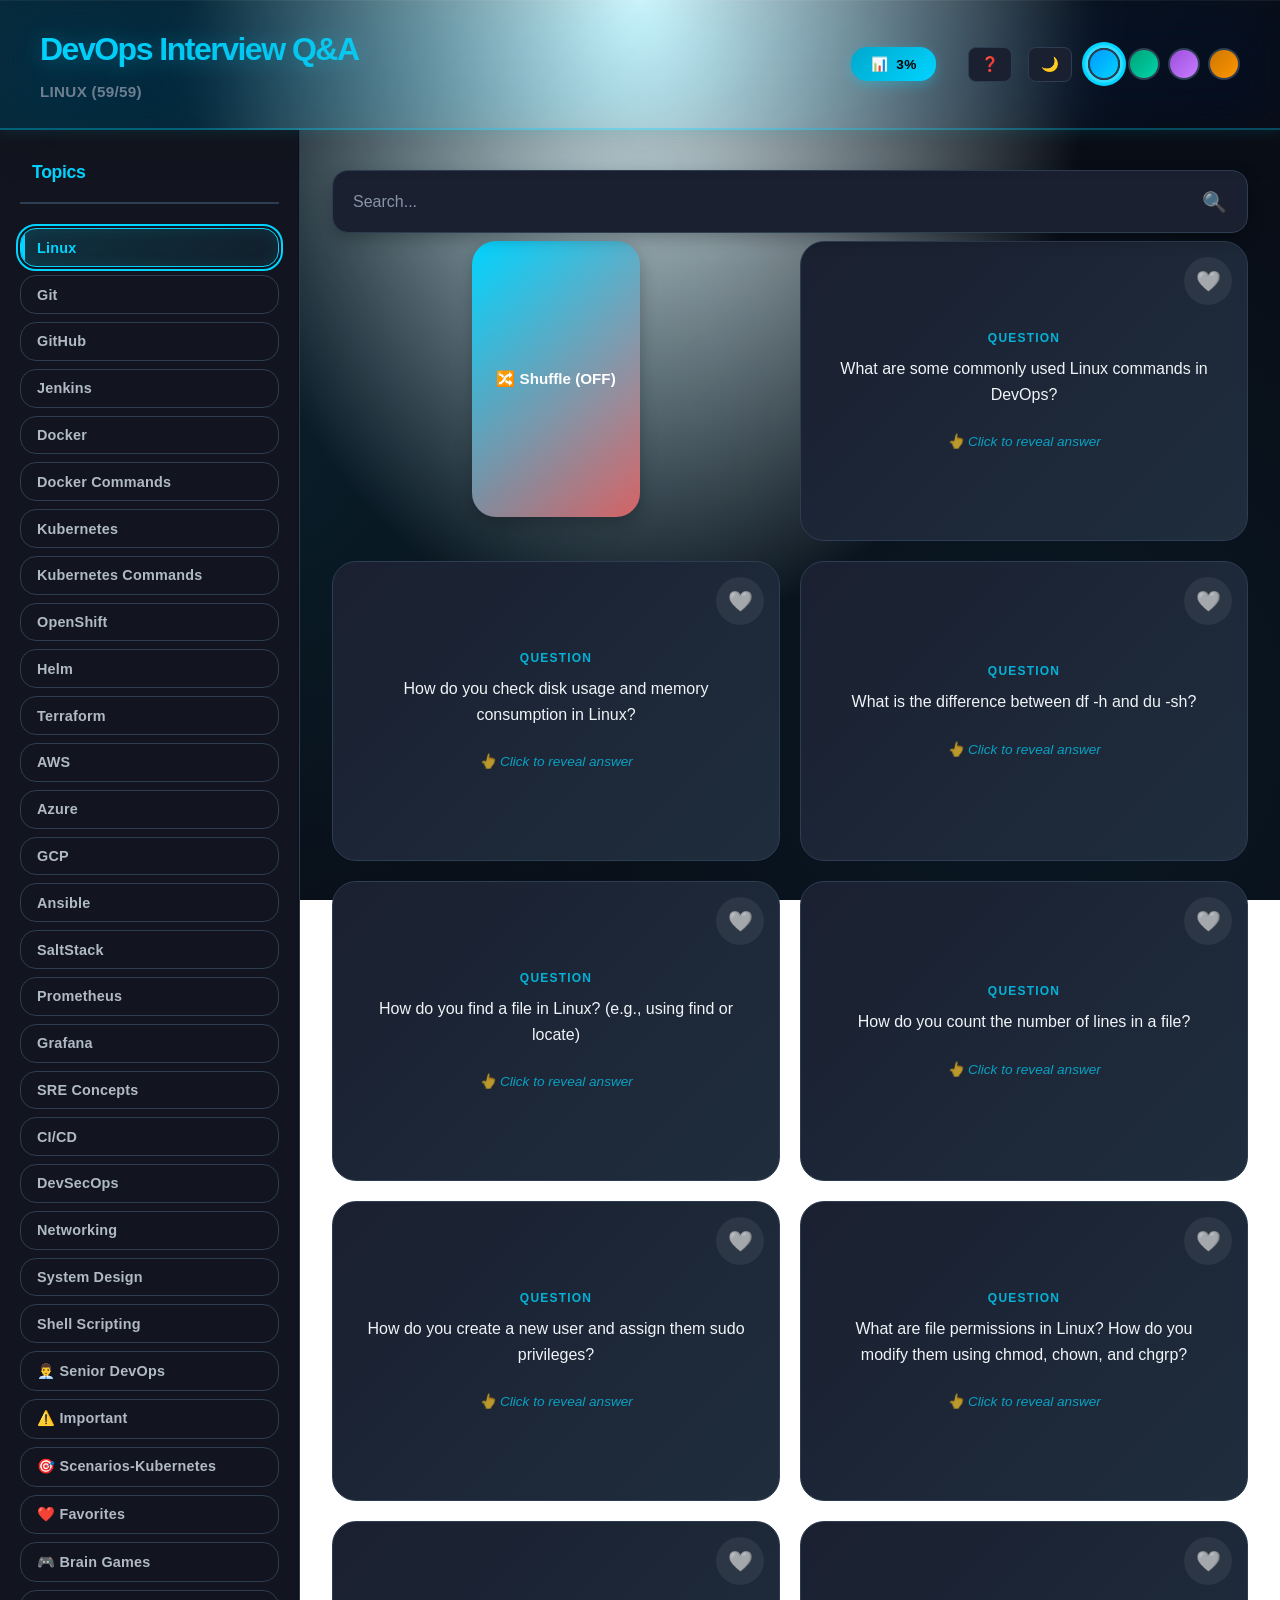
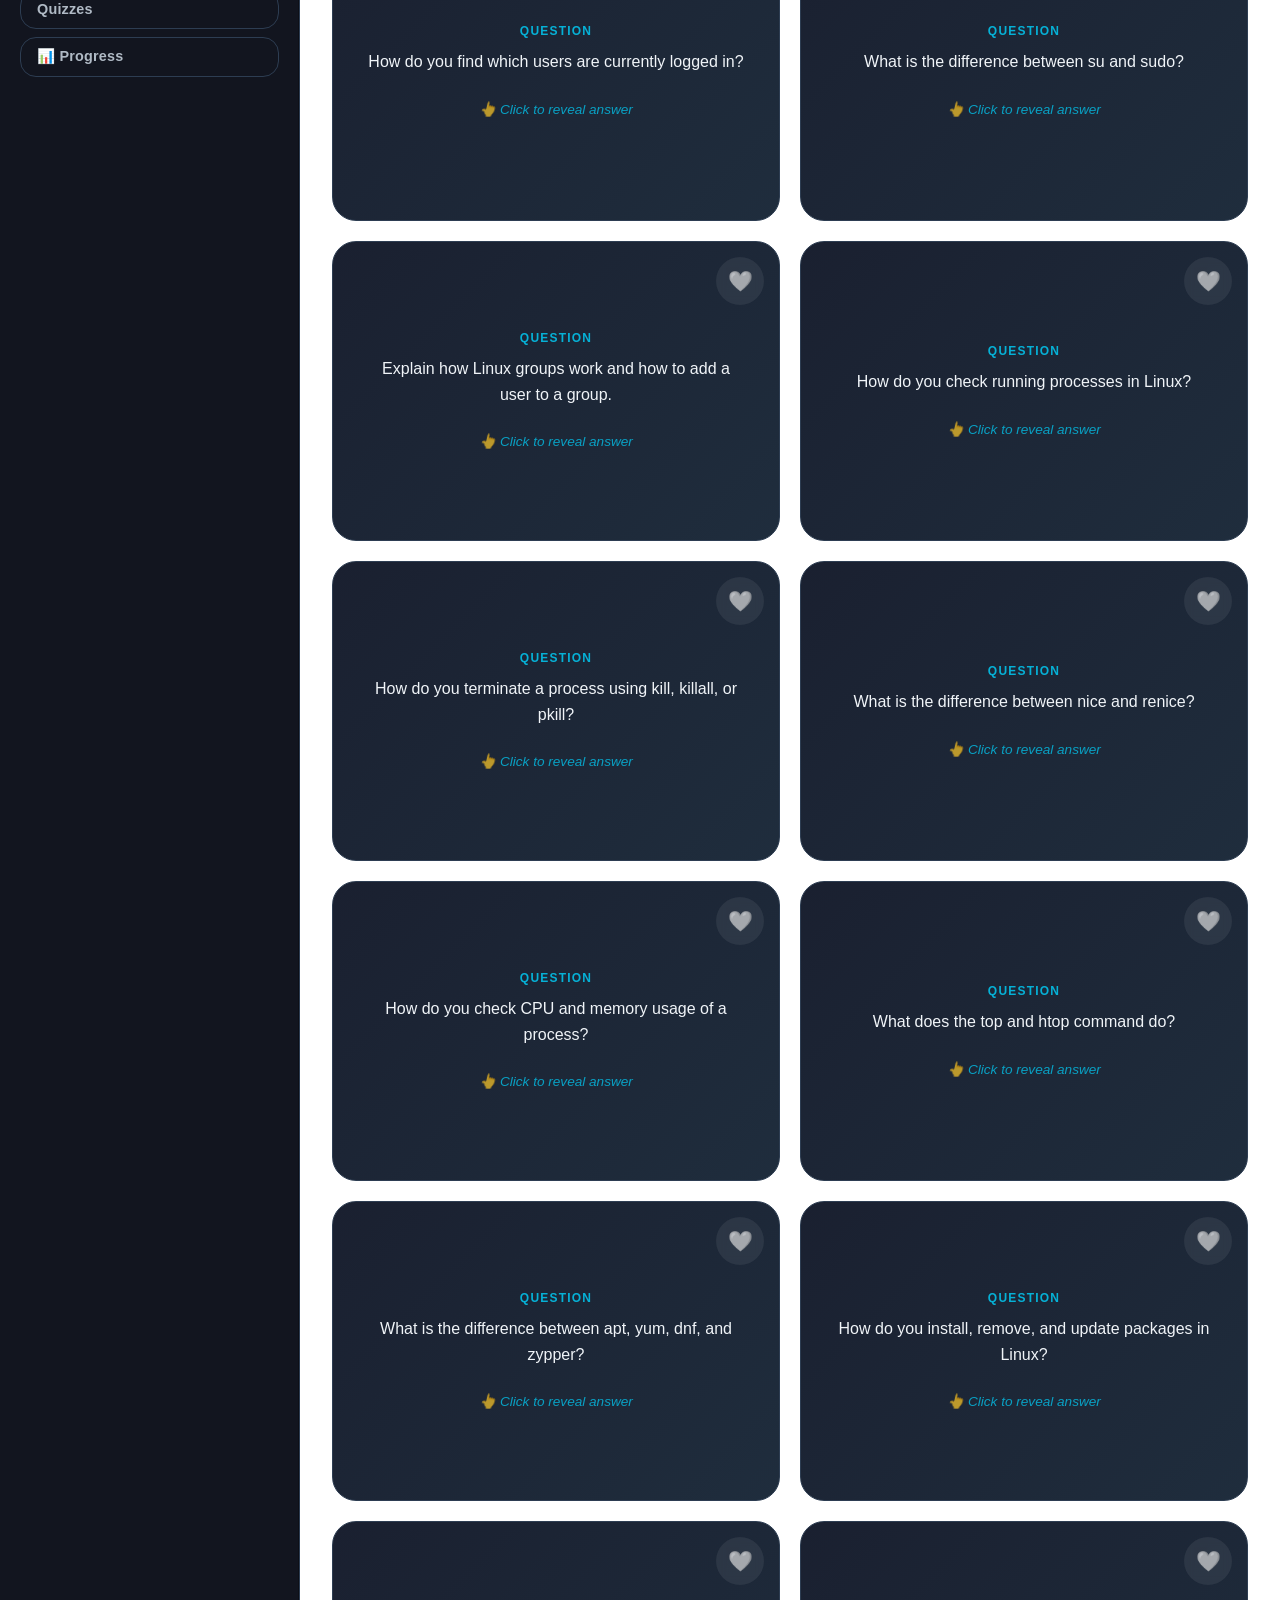
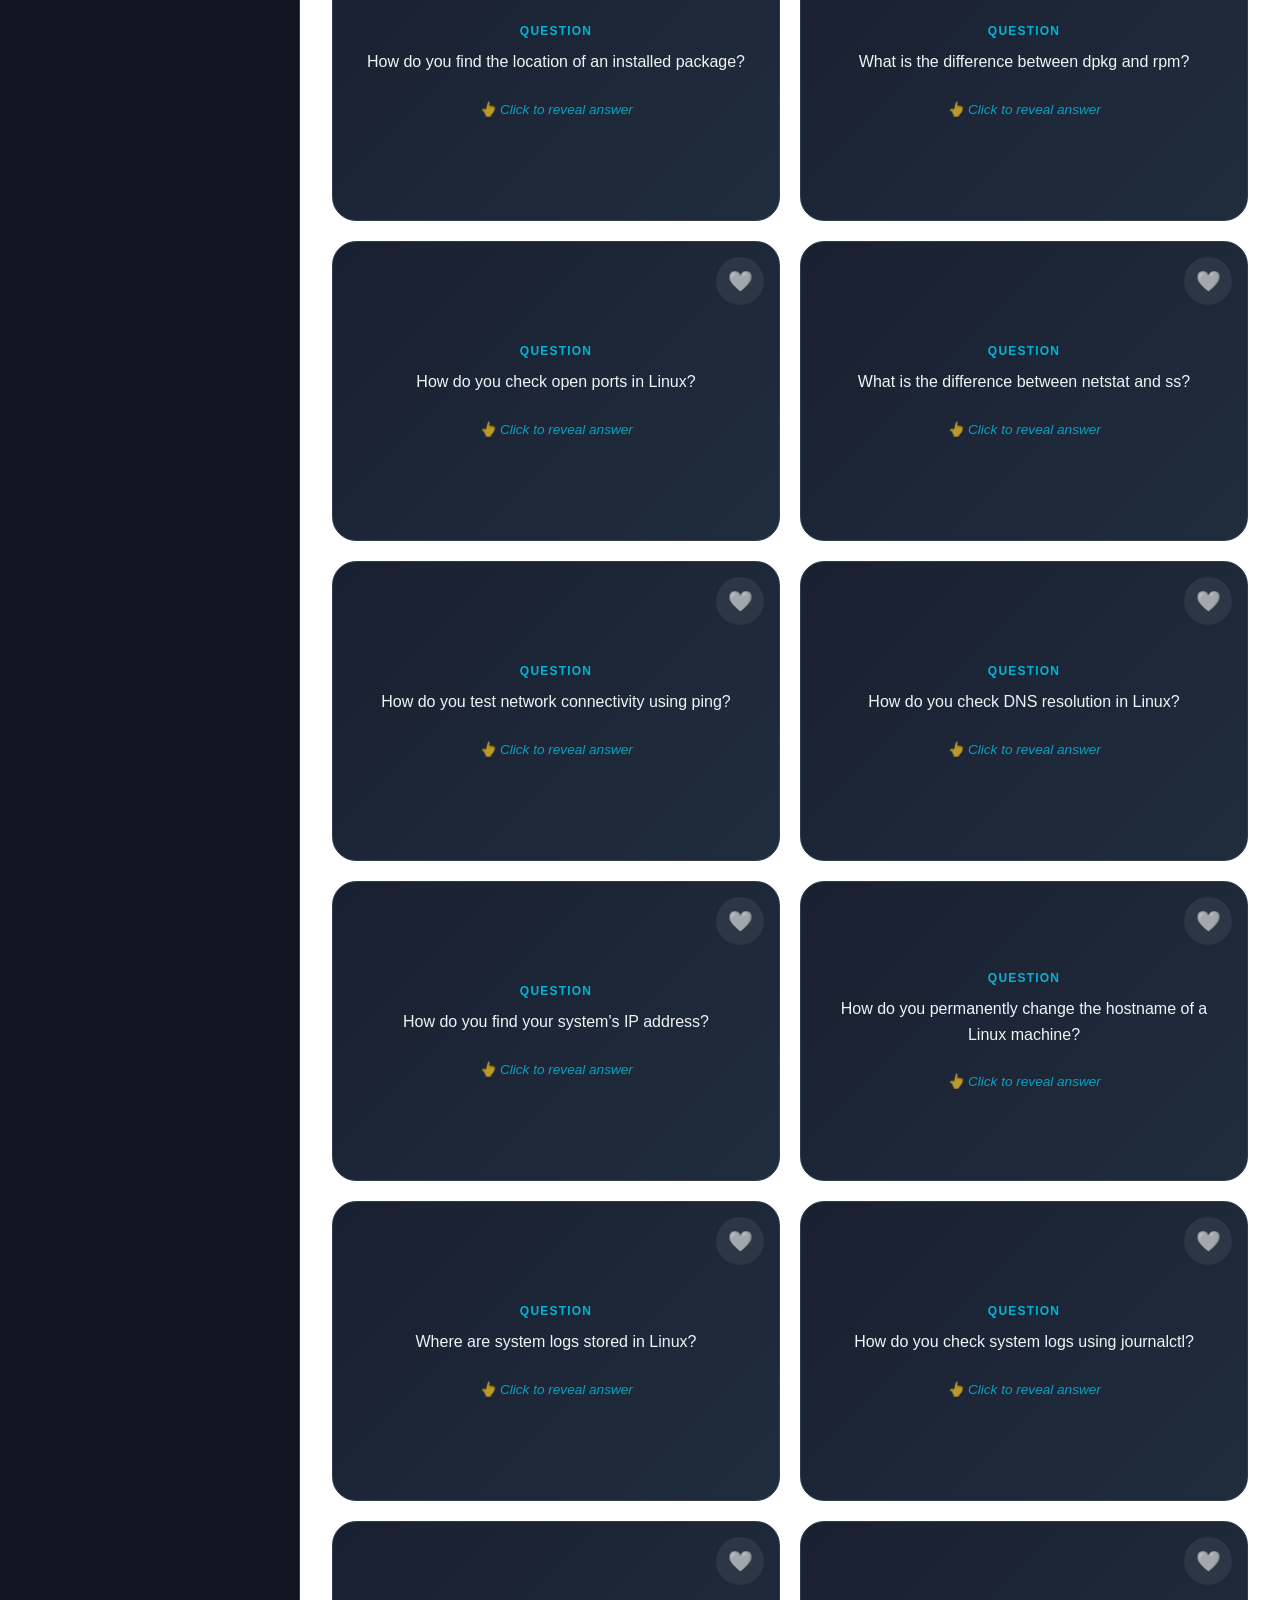
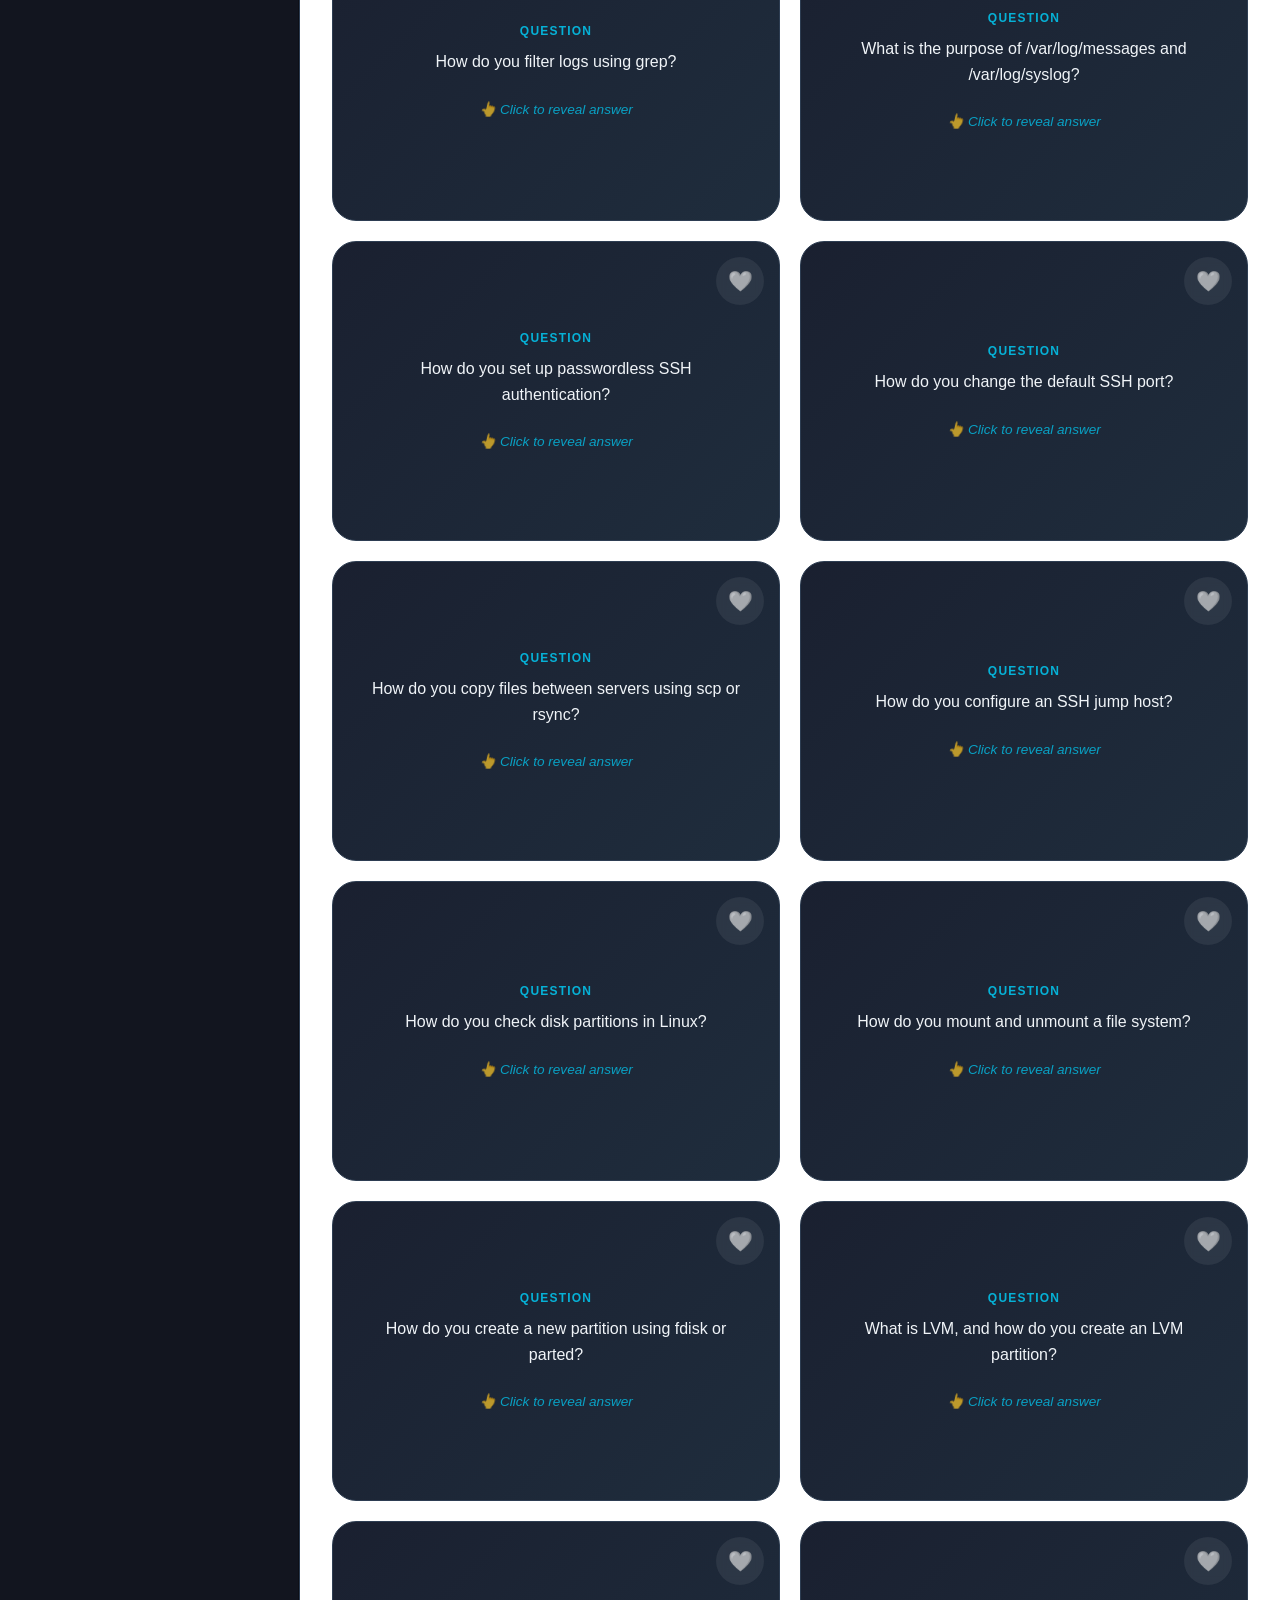
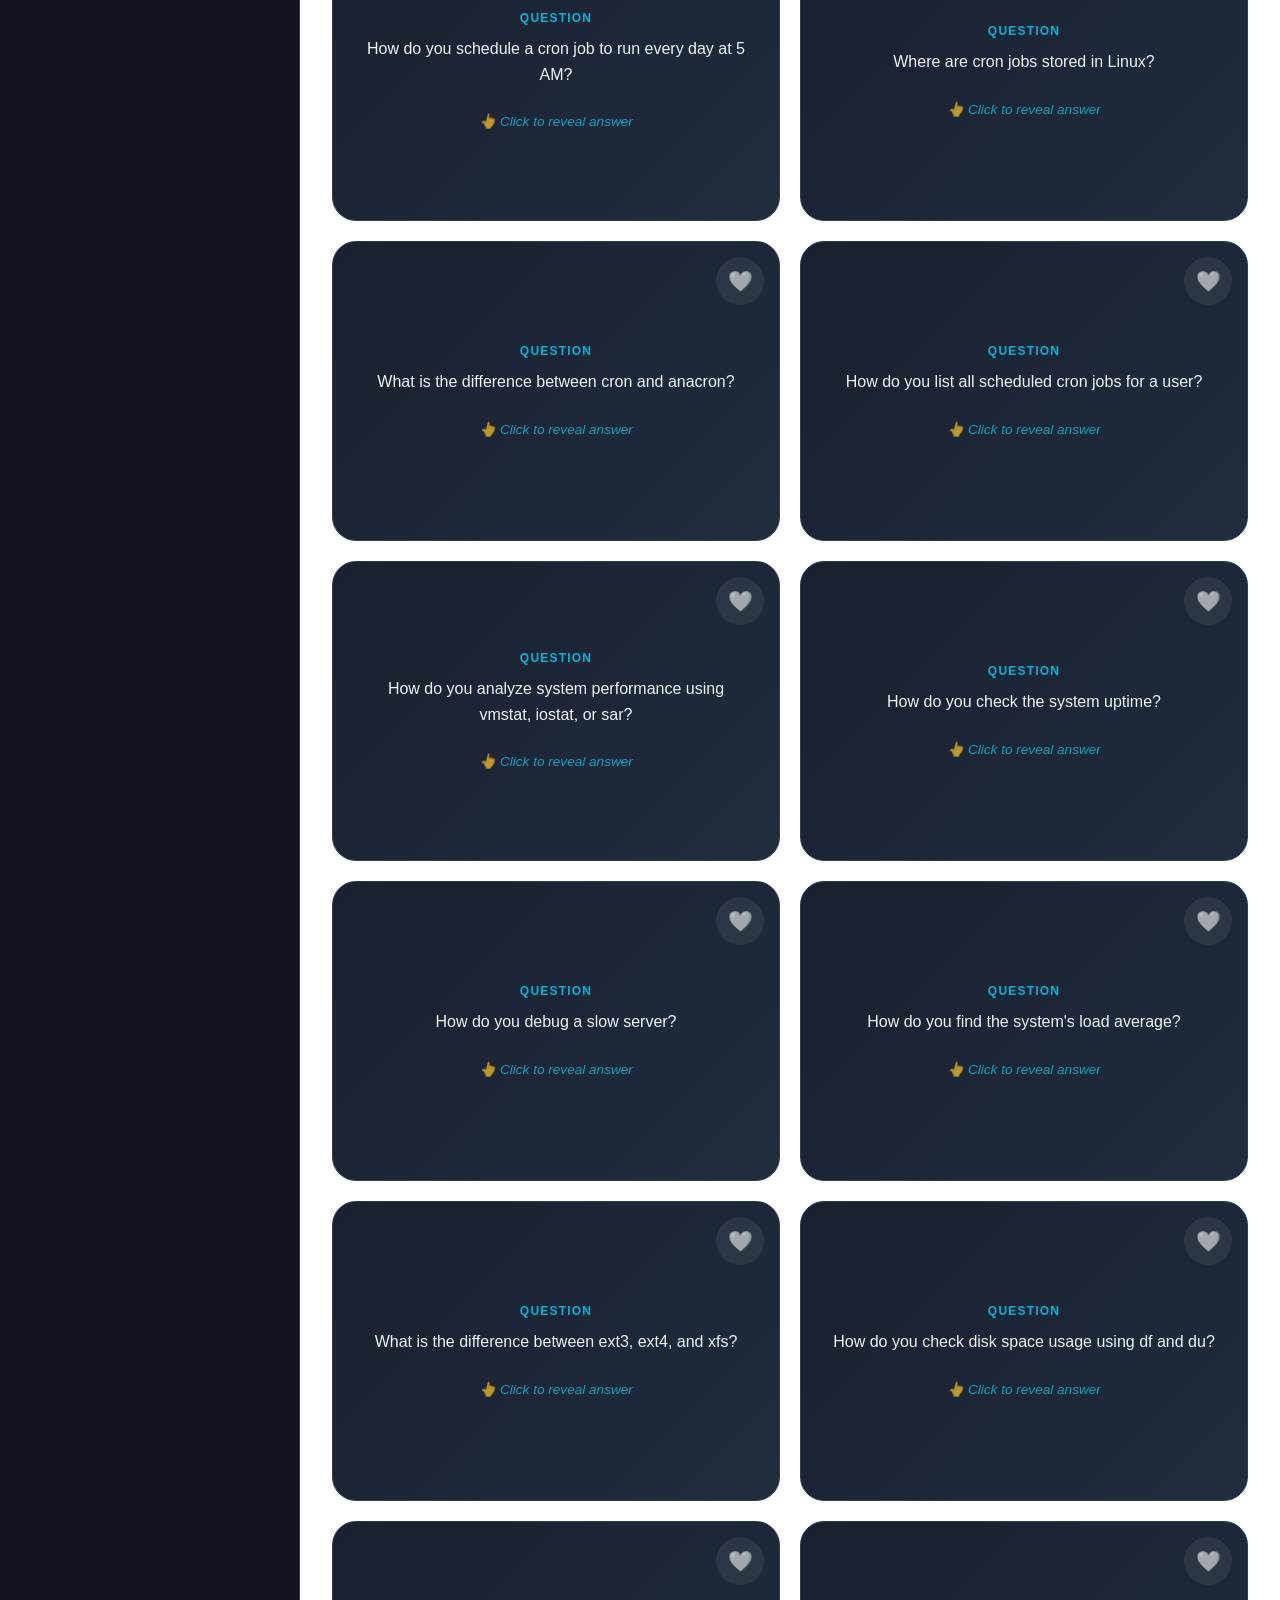
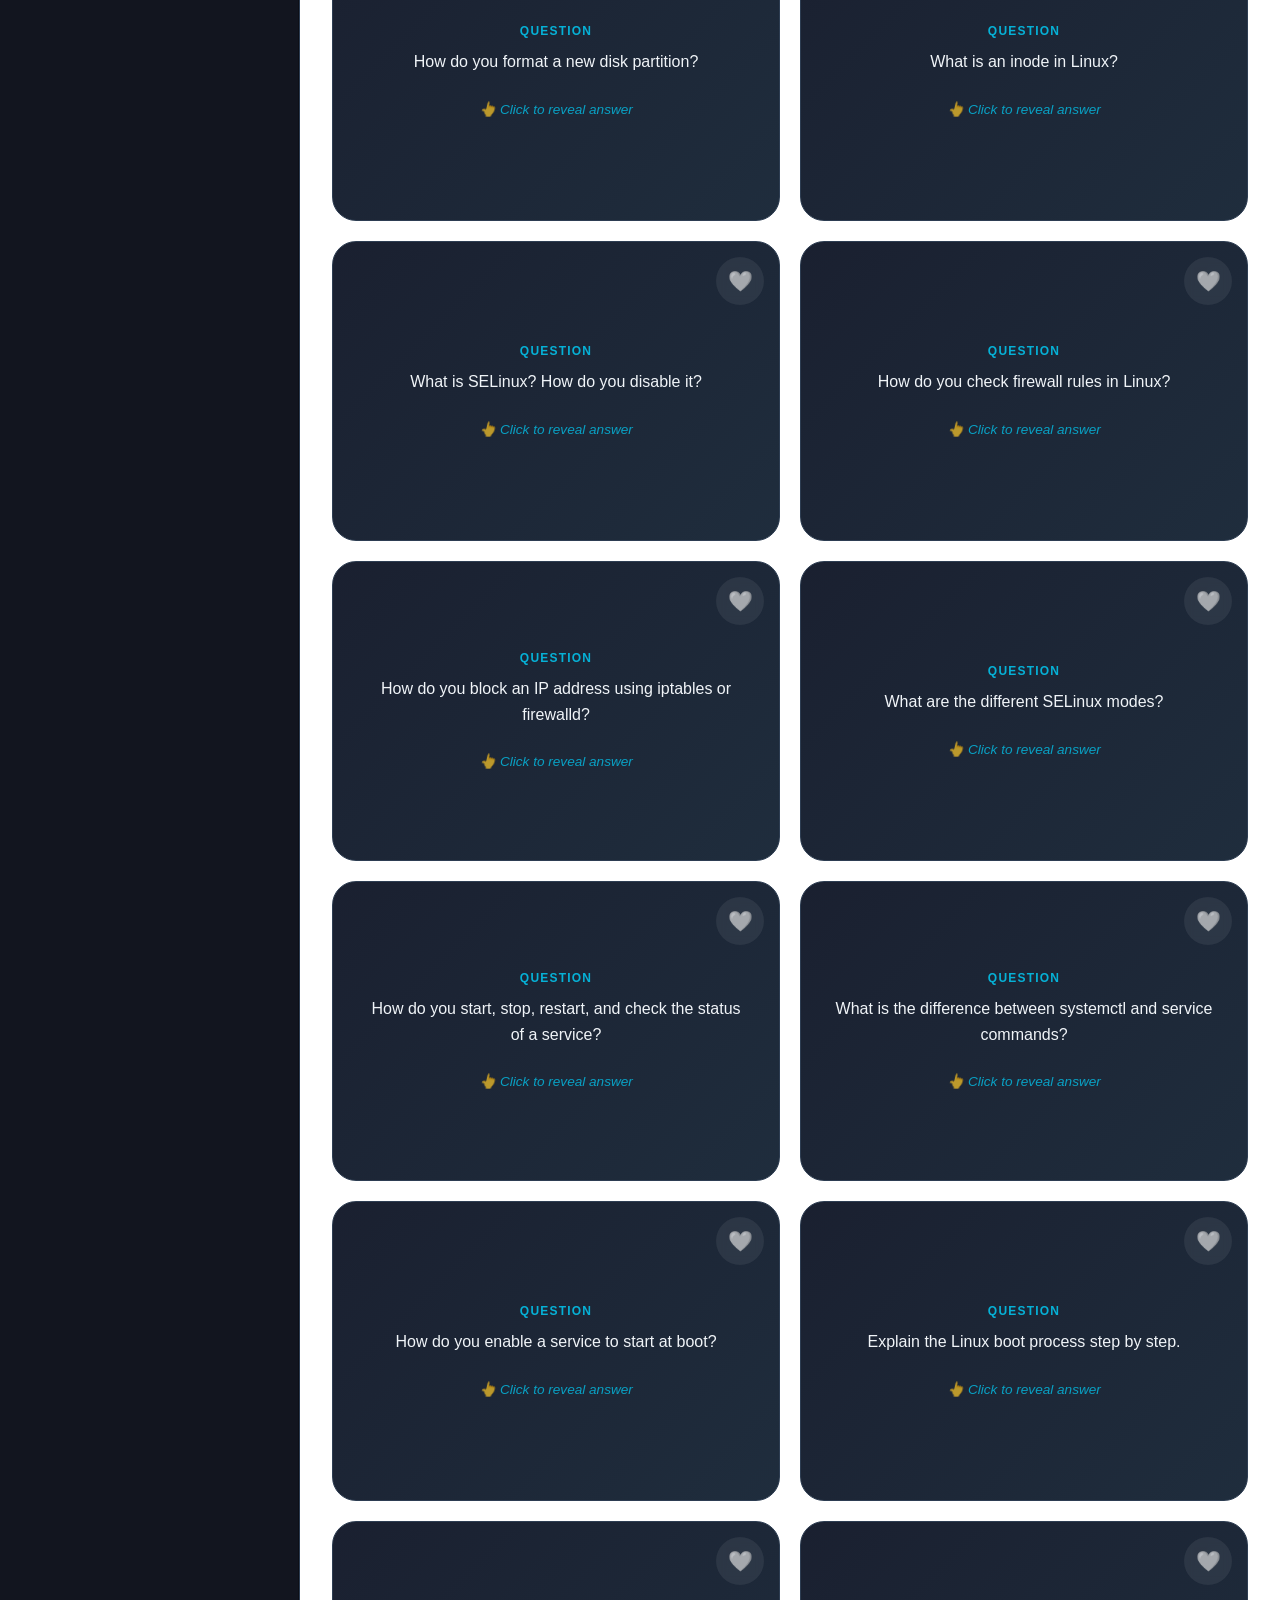
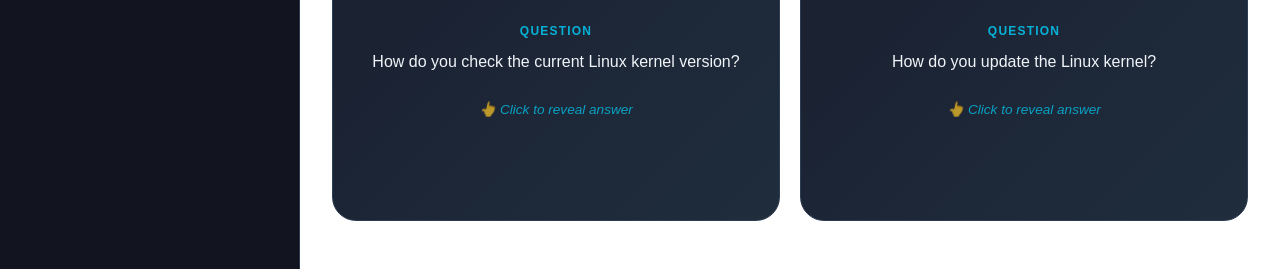
==== commit 7333a5f8: "Remove video practice recorder" ====
--- a/frontend/index.html
+++ b/frontend/index.html
@@ -69,8 +69,6 @@
                     <button class="tab-btn" data-topic="Favorites">❤️ Favorites</button>
                     <button class="tab-btn" data-topic="Brain Games">🎮 Brain Games</button>
                     <button class="tab-btn" data-topic="Quizzes">Quizzes</button>
-                    <button class="tab-btn" data-topic="Video Recorder">🎥 Video Recorder</button>
-                    <button class="tab-btn" data-topic="DevOps Cloud Interview Guide">☁️ DevOps Cloud Guide</button>
                     <button class="tab-btn" data-topic="Progress">📊 Progress</button>
                 </nav>
             </aside>
--- a/frontend/styles.css
+++ b/frontend/styles.css
@@ -946,7 +946,6 @@
 .question { font-size:1rem; font-weight:600; }
 .answer { font-size:.8rem; }
 
-
 /* ==================== TOPIC QUIZ SYSTEM STYLES ==================== */
 
 /* Quiz Menu Enhancements */
@@ -3196,1255 +3195,6 @@
   }
 }
 
-/* ==================== Video Recorder Styles ==================== */
-.video-recorder-container {
-  padding: 1.5rem;
-  max-width: 1400px;
-  margin: 0 auto;
-  background: var(--bg);
-  display: flex;
-  flex-direction: column;
-}
-
-/* Header */
-.recorder-header {
-  display: flex;
-  justify-content: space-between;
-  align-items: flex-start;
-  gap: 2rem;
-  margin-bottom: 1.5rem;
-  padding-bottom: 1.5rem;
-  border-bottom: 2px solid var(--border);
-}
-
-.header-content h2 {
-  font-size: 1.8rem;
-  margin: 0 0 0.5rem 0;
-  color: var(--accent);
-}
-
-.header-content p {
-  color: var(--text-dim);
-  font-size: 0.95rem;
-  margin: 0;
-}
-
-.header-stats-mini {
-  display: flex;
-  gap: 1.5rem;
-  flex-wrap: wrap;
-  justify-content: flex-end;
-}
-
-.mini-stat {
-  display: flex;
-  flex-direction: column;
-  align-items: center;
-  gap: 0.3rem;
-  background: var(--bg-card);
-  padding: 0.75rem 1.25rem;
-  border-radius: var(--radius);
-  border: 1px solid var(--border);
-  text-align: center;
-}
-
-.mini-label {
-  font-size: 0.75rem;
-  color: var(--text-dim);
-  font-weight: 600;
-  text-transform: uppercase;
-  letter-spacing: 0.5px;
-}
-
-.mini-value {
-  font-size: 1.3rem;
-  color: var(--accent);
-  font-weight: 700;
-  font-family: 'Courier New', monospace;
-}
-
-/* Main Layout */
-.recorder-layout {
-  display: grid;
-  grid-template-columns: 1fr 380px;
-  gap: 1.5rem;
-  margin-bottom: 2rem;
-  width: 100%;
-  min-height: 500px;
-}
-
-/* ===== PREVIEW SECTION (LARGE) ===== */
-.recorder-preview-main {
-  position: relative;
-  display: flex;
-  flex-direction: column;
-  gap: 0;
-  background: #000000;
-  border: 3px solid var(--accent);
-  border-radius: 12px;
-  overflow: hidden;
-  box-shadow: 0 8px 32px rgba(0, 0, 0, 0.4);
-  min-height: auto;
-  flex: 1;
-}
-
-.preview-container {
-  position: relative;
-  width: 100%;
-  height: 450px;
-  background: #000;
-  border-radius: 8px;
-  overflow: hidden;
-  display: flex;
-  align-items: center;
-  justify-content: center;
-}
-
-.video-preview {
-  position: absolute;
-  top: 0;
-  left: 0;
-  width: 100%;
-  height: 100%;
-  object-fit: cover;
-  background: #000000;
-  display: block;
-  z-index: 2;
-}
-
-.preview-placeholder {
-  position: absolute;
-  top: 0;
-  left: 0;
-  right: 0;
-  bottom: 0;
-  display: flex;
-  align-items: center;
-  justify-content: center;
-  background: linear-gradient(135deg, rgba(0, 0, 0, 0.7) 0%, rgba(0, 0, 0, 0.5) 100%);
-  border: 3px dashed var(--accent);
-  flex-direction: column;
-  gap: 1rem;
-  z-index: 3;
-}
-
-.placeholder-content {
-  display: flex;
-  flex-direction: column;
-  align-items: center;
-  gap: 0.75rem;
-  text-align: center;
-  padding: 2rem;
-  background: rgba(0, 0, 0, 0.4);
-  border-radius: 12px;
-  backdrop-filter: blur(5px);
-}
-
-.placeholder-icon {
-  font-size: 3rem;
-  display: block;
-  animation: pulse 2s ease-in-out infinite;
-}
-
-.placeholder-text {
-  color: var(--text);
-  font-size: 1.1rem;
-  font-weight: 600;
-}
-
-.placeholder-hint {
-  color: var(--text-dim);
-  font-size: 0.85rem;
-  font-style: italic;
-}
-
-@keyframes pulse {
-  0%, 100% { transform: scale(1); }
-  50% { transform: scale(1.1); }
-}
-
-/* Recording Indicator */
-.recording-indicator {
-  position: absolute;
-  top: 1rem;
-  right: 1rem;
-  display: flex;
-  align-items: center;
-  gap: 0.5rem;
-  background: rgba(255, 71, 87, 0.95);
-  color: white;
-  padding: 0.6rem 1rem;
-  border-radius: 20px;
-  font-weight: 600;
-  font-size: 0.9rem;
-  z-index: 10;
-  box-shadow: 0 4px 12px rgba(255, 71, 87, 0.4);
-}
-
-.indicator-dot {
-  width: 10px;
-  height: 10px;
-  background: white;
-  border-radius: 50%;
-  animation: blink 1s infinite;
-}
-
-@keyframes blink {
-  0%, 49% { opacity: 1; }
-  50%, 100% { opacity: 0.3; }
-}
-
-/* Controls Overlay */
-.controls-overlay {
-  padding: 1.25rem;
-  background: linear-gradient(135deg, rgba(10, 14, 23, 0.95) 0%, rgba(26, 35, 50, 0.95) 100%);
-  border-top: 2px solid var(--accent);
-  backdrop-filter: blur(10px);
-  position: relative;
-  z-index: 5;
-}
-
-.primary-controls {
-  display: flex;
-  gap: 1rem;
-  justify-content: center;
-  margin-bottom: 1rem;
-  flex-wrap: wrap;
-  align-items: center;
-  position: relative;
-  z-index: 10;
-}
-
-.recorder-btn-large {
-  flex: 0 1 auto;
-  min-width: 100px;
-  max-width: 160px;
-  padding: 1rem 1.5rem;
-  border: none;
-  border-radius: var(--radius);
-  font-weight: 700;
-  cursor: pointer;
-  font-size: 0.9rem;
-  display: flex;
-  flex-direction: column;
-  align-items: center;
-  justify-content: center;
-  gap: 0.5rem;
-  transition: all var(--transition);
-  text-transform: uppercase;
-  letter-spacing: 0.5px;
-  box-shadow: 0 4px 12px rgba(0, 0, 0, 0.3);
-  position: relative;
-  overflow: hidden;
-  z-index: 15;
-}
-
-.recorder-btn-large::before {
-  content: '';
-  position: absolute;
-  top: 0;
-  left: -100%;
-  width: 100%;
-  height: 100%;
-  background: rgba(255, 255, 255, 0.2);
-  transition: left 0.3s ease;
-  z-index: -1;
-}
-
-.recorder-btn-large:hover:not(:disabled)::before {
-  left: 100%;
-}
-
-.btn-icon-large {
-  font-size: 1.6rem;
-  display: block;
-  line-height: 1;
-}
-
-.btn-text {
-  font-size: 0.8rem;
-  display: block;
-  line-height: 1.2;
-}
-
-.start-btn-large {
-  background: linear-gradient(135deg, #2ed573 0%, #1aaa44 100%);
-  color: white;
-}
-
-.start-btn-large:hover:not(:disabled) {
-  transform: translateY(-3px);
-  box-shadow: 0 8px 24px rgba(46, 213, 115, 0.5);
-}
-
-.start-btn-large:active:not(:disabled) {
-  transform: translateY(-1px);
-}
-
-.stop-btn-large {
-  background: linear-gradient(135deg, #ff4757 0%, #cc3344 100%);
-  color: white;
-}
-
-.stop-btn-large:hover:not(:disabled) {
-  transform: translateY(-3px);
-  box-shadow: 0 8px 24px rgba(255, 71, 87, 0.5);
-}
-
-.stop-btn-large:active:not(:disabled) {
-  transform: translateY(-1px);
-}
-
-.pause-btn-large {
-  background: linear-gradient(135deg, #ffa502 0%, #ff8800 100%);
-  color: white;
-}
-
-.pause-btn-large:hover:not(:disabled) {
-  transform: translateY(-3px);
-  box-shadow: 0 8px 24px rgba(255, 165, 2, 0.5);
-}
-
-.pause-btn-large:active:not(:disabled) {
-  transform: translateY(-1px);
-}
-
-.recorder-btn-large:disabled {
-  opacity: 0.45;
-  cursor: not-allowed;
-  transform: none;
-}
-
-/* Recording Timer */
-.recording-timer {
-  display: flex;
-  justify-content: center;
-  padding-top: 0.75rem;
-  border-top: 1px solid rgba(0, 212, 255, 0.2);
-}
-
-.timer-display {
-  display: flex;
-  align-items: center;
-  gap: 0.75rem;
-  background: rgba(0, 212, 255, 0.1);
-  padding: 0.6rem 1.5rem;
-  border-radius: 20px;
-  border: 1px solid rgba(0, 212, 255, 0.3);
-}
-
-.timer-label {
-  color: var(--text-dim);
-  font-size: 0.85rem;
-  font-weight: 600;
-  text-transform: uppercase;
-  letter-spacing: 0.5px;
-}
-
-.timer-value {
-  font-family: 'Courier New', monospace;
-  font-size: 1.4rem;
-  color: var(--accent);
-  font-weight: 700;
-  min-width: 80px;
-  text-align: center;
-}
-
-/* ===== SIDEBAR ===== */
-.recorder-sidebar {
-  display: flex;
-  flex-direction: column;
-  gap: 1rem;
-}
-
-.panel-title {
-  font-size: 0.9rem;
-  margin: 0 0 1rem 0;
-  color: var(--text);
-  font-weight: 700;
-  text-transform: uppercase;
-  letter-spacing: 0.5px;
-  padding-bottom: 0.75rem;
-  border-bottom: 2px solid var(--border);
-}
-
-/* Settings Panel */
-.settings-panel,
-.tips-panel,
-.stats-panel {
-  background: var(--bg-card);
-  border: 1px solid var(--border);
-  border-radius: var(--radius);
-  padding: 1.25rem;
-  box-shadow: var(--shadow-sm);
-}
-
-.settings-group {
-  margin-bottom: 1rem;
-  display: flex;
-  flex-direction: column;
-  gap: 0.5rem;
-}
-
-.settings-group label {
-  color: var(--text-dim);
-  font-size: 0.85rem;
-  font-weight: 600;
-}
-
-.device-select {
-  width: 100%;
-  padding: 0.6rem;
-  background: var(--bg-alt);
-  color: var(--text);
-  border: 1px solid var(--border);
-  border-radius: var(--radius-sm);
-  font-size: 0.85rem;
-  cursor: pointer;
-  transition: all var(--transition);
-}
-
-.device-select:hover {
-  border-color: var(--accent);
-}
-
-.device-select:focus {
-  outline: none;
-  border-color: var(--accent);
-  box-shadow: 0 0 0 3px rgba(0, 212, 255, 0.15);
-}
-
-.settings-checkbox {
-  display: flex;
-  align-items: center;
-  gap: 0.75rem;
-  padding-top: 0.5rem;
-}
-
-.checkbox-label {
-  display: flex;
-  align-items: center;
-  gap: 0.6rem;
-  cursor: pointer;
-  color: var(--text);
-  font-size: 0.9rem;
-  user-select: none;
-}
-
-.checkbox-label input[type="checkbox"] {
-  cursor: pointer;
-  width: 18px;
-  height: 18px;
-  accent-color: var(--accent);
-}
-
-/* Tips Panel */
-.tips-list {
-  list-style: none;
-  margin: 0;
-  padding: 0;
-  display: flex;
-  flex-direction: column;
-  gap: 0.6rem;
-}
-
-.tips-list li {
-  color: var(--text-dim);
-  font-size: 0.9rem;
-  padding-left: 0;
-  line-height: 1.4;
-}
-
-/* Stats Panel */
-.stat-mini {
-  display: flex;
-  justify-content: space-between;
-  align-items: center;
-  padding: 0.8rem;
-  background: var(--bg-alt);
-  border-radius: var(--radius-sm);
-  border: 1px solid var(--border);
-  margin-bottom: 0.75rem;
-}
-
-.stat-mini:last-child {
-  margin-bottom: 0;
-}
-
-.stat-mini-label {
-  font-size: 0.85rem;
-  color: var(--text-dim);
-  font-weight: 600;
-}
-
-.stat-mini-value {
-  font-size: 1rem;
-  color: var(--accent);
-  font-weight: 700;
-  font-family: 'Courier New', monospace;
-}
-
-/* ===== RECORDINGS SECTION ===== */
-.recordings-section {
-  margin-top: 2rem;
-  padding-top: 2rem;
-  border-top: 2px solid var(--border);
-}
-
-.recordings-header {
-  margin-bottom: 1.5rem;
-}
-
-.recordings-header-top {
-  display: flex;
-  justify-content: space-between;
-  align-items: center;
-  margin-bottom: 1rem;
-  gap: 1rem;
-}
-
-.recordings-header h3 {
-  margin: 0;
-  color: var(--text);
-  font-size: 1.4rem;
-  font-weight: 700;
-}
-
-.recordings-header-actions {
-  display: flex;
-  align-items: center;
-  gap: 1rem;
-}
-
-.recordings-count {
-  background: linear-gradient(135deg, rgba(var(--accent-rgb), 0.15), rgba(var(--accent-rgb), 0.05));
-  color: var(--accent);
-  padding: 0.6rem 1.2rem;
-  border-radius: 20px;
-  font-size: 0.85rem;
-  font-weight: 600;
-  border: 1px solid rgba(var(--accent-rgb), 0.3);
-  white-space: nowrap;
-}
-
-.header-action-btn {
-  display: flex;
-  align-items: center;
-  gap: 0.5rem;
-  padding: 0.6rem 1.2rem;
-  border-radius: 10px;
-  font-size: 0.85rem;
-  font-weight: 600;
-  cursor: pointer;
-  transition: all 0.2s ease;
-  border: none;
-  white-space: nowrap;
-}
-
-.header-action-btn.danger {
-  background: linear-gradient(135deg, rgba(231, 76, 60, 0.15), rgba(231, 76, 60, 0.05));
-  color: #e74c3c;
-  border: 1px solid rgba(231, 76, 60, 0.3);
-}
-
-.header-action-btn.danger:hover {
-  background: linear-gradient(135deg, #e74c3c, #c0392b);
-  color: white;
-  box-shadow: 0 4px 12px rgba(231, 76, 60, 0.3);
-  transform: translateY(-2px);
-}
-
-.recordings-controls {
-  display: flex;
-  gap: 1rem;
-  flex-wrap: wrap;
-}
-
-.recordings-search {
-  flex: 1;
-  min-width: 200px;
-  padding: 0.75rem 1rem;
-  border: 1px solid rgba(var(--accent-rgb), 0.2);
-  border-radius: 10px;
-  background: linear-gradient(135deg, rgba(var(--accent-rgb), 0.05), rgba(var(--accent-rgb), 0.02));
-  color: var(--text);
-  font-size: 0.9rem;
-  transition: all 0.3s ease;
-}
-
-.recordings-search:focus {
-  outline: none;
-  border-color: var(--accent);
-  box-shadow: 0 0 0 3px rgba(var(--accent-rgb), 0.1);
-}
-
-.recordings-search::placeholder {
-  color: var(--text-secondary);
-}
-
-.recordings-sort {
-  padding: 0.75rem 1rem;
-  border: 1px solid rgba(var(--accent-rgb), 0.2);
-  border-radius: 10px;
-  background: linear-gradient(135deg, rgba(var(--accent-rgb), 0.05), rgba(var(--accent-rgb), 0.02));
-  color: var(--text);
-  font-size: 0.9rem;
-  font-weight: 600;
-  cursor: pointer;
-  transition: all 0.3s ease;
-}
-
-.recordings-sort:focus {
-  outline: none;
-  border-color: var(--accent);
-  box-shadow: 0 0 0 3px rgba(var(--accent-rgb), 0.1);
-}
-
-.clear-all-btn {
-  background: rgba(255, 71, 87, 0.2);
-  color: var(--danger);
-  border: 1px solid var(--danger);
-  padding: 0.6rem 1rem;
-  border-radius: 20px;
-  font-size: 0.85rem;
-  font-weight: 600;
-  cursor: pointer;
-  transition: all var(--transition);
-}
-
-.clear-all-btn:hover {
-  background: var(--danger);
-  color: white;
-  box-shadow: 0 4px 12px rgba(255, 71, 87, 0.3);
-}
-
-/* Recordings List */
-.recordings-list {
-  display: flex;
-  flex-direction: column;
-  gap: 1rem;
-}
-
-.empty-recordings {
-  text-align: center;
-  color: var(--text-dim);
-  padding: 3rem 2rem;
-  background: linear-gradient(135deg, rgba(0, 212, 255, 0.05) 0%, rgba(0, 212, 255, 0.02) 100%);
-  border: 2px dashed var(--border);
-  border-radius: var(--radius);
-  display: flex;
-  flex-direction: column;
-  align-items: center;
-  gap: 1rem;
-}
-
-.empty-icon {
-  font-size: 2.5rem;
-}
-
-.empty-recordings p {
-  margin: 0;
-  font-size: 1.1rem;
-  color: var(--text);
-  font-weight: 600;
-}
-
-.empty-hint {
-  font-size: 0.9rem;
-  font-style: italic;
-  color: var(--text-dim);
-}
-
-/* Recording Item */
-.recording-item {
-  background: var(--card-bg);
-  border: 1px solid rgba(var(--accent-rgb), 0.15);
-  border-radius: 16px;
-  padding: 1.5rem;
-  display: grid;
-  grid-template-columns: 200px 1fr 140px;
-  gap: 1.5rem;
-  align-items: center;
-  transition: all 0.3s ease;
-  box-shadow: 0 2px 8px rgba(0, 0, 0, 0.08);
-  position: relative;
-  overflow: visible;
-  min-height: 140px;
-}
-
-.recording-item::before {
-  content: '';
-  position: absolute;
-  top: 0;
-  left: 0;
-  right: 0;
-  bottom: 0;
-  background: linear-gradient(135deg, rgba(var(--accent-rgb), 0.05) 0%, transparent 100%);
-  opacity: 0;
-  transition: opacity 0.3s ease;
-  pointer-events: none;
-  z-index: 0;
-}
-
-.recording-item:hover {
-  border-color: rgba(var(--accent-rgb), 0.4);
-  box-shadow: 0 8px 24px rgba(var(--accent-rgb), 0.15);
-  transform: translateY(-3px);
-}
-
-.recording-item:hover::before {
-  opacity: 1;
-}
-
-.recording-preview {
-  position: relative;
-  width: 200px;
-  height: 112px;
-  border-radius: 12px;
-  overflow: hidden;
-  background: #000;
-  cursor: pointer;
-  z-index: 1;
-  flex-shrink: 0;
-}
-
-.recording-thumbnail {
-  width: 100%;
-  height: 100%;
-  object-fit: cover;
-}
-
-.play-overlay {
-  position: absolute;
-  top: 0;
-  left: 0;
-  width: 100%;
-  height: 100%;
-  background: rgba(0, 0, 0, 0.6);
-  display: flex;
-  flex-direction: column;
-  align-items: center;
-  justify-content: center;
-  opacity: 0;
-  transition: opacity 0.3s ease;
-  backdrop-filter: blur(2px);
-}
-
-.recording-preview:hover .play-overlay {
-  opacity: 1;
-}
-
-.play-icon {
-  font-size: 2.5rem;
-  margin-bottom: 0.25rem;
-}
-
-.play-text {
-  font-size: 0.9rem;
-  font-weight: 600;
-  color: white;
-  text-transform: uppercase;
-  letter-spacing: 0.5px;
-}
-
-.recording-badge {
-  position: absolute;
-  top: 0.5rem;
-  right: 0.5rem;
-  background: rgba(0, 0, 0, 0.8);
-  color: white;
-  padding: 0.25rem 0.6rem;
-  border-radius: 6px;
-  font-size: 0.75rem;
-  font-weight: 700;
-  font-family: 'Courier New', monospace;
-  backdrop-filter: blur(10px);
-}
-
-.recording-info {
-  position: relative;
-  z-index: 1;
-  min-width: 0;
-  flex: 1;
-}
-
-.recording-title-row {
-  display: flex;
-  align-items: center;
-  gap: 0.5rem;
-  margin-bottom: 0.75rem;
-}
-
-.recording-name-input {
-  flex: 1;
-  font-weight: 600;
-  color: var(--text);
-  font-size: 1rem;
-  background: transparent;
-  border: 1px solid transparent;
-  padding: 0.4rem 0.6rem;
-  border-radius: 6px;
-  transition: all 0.2s ease;
-}
-
-.recording-name-input:hover {
-  background: rgba(var(--accent-rgb), 0.05);
-  border-color: rgba(var(--accent-rgb), 0.2);
-}
-
-.recording-name-input:focus {
-  outline: none;
-  background: rgba(var(--accent-rgb), 0.1);
-  border-color: var(--accent);
-  box-shadow: 0 0 0 3px rgba(var(--accent-rgb), 0.1);
-}
-
-.edit-name-btn {
-  width: 32px;
-  height: 32px;
-  display: flex;
-  align-items: center;
-  justify-content: center;
-  border: none;
-  background: rgba(var(--accent-rgb), 0.1);
-  border-radius: 8px;
-  font-size: 1rem;
-  cursor: pointer;
-  transition: all 0.2s ease;
-  opacity: 0.6;
-}
-
-.edit-name-btn:hover {
-  background: rgba(var(--accent-rgb), 0.2);
-  transform: scale(1.1);
-  opacity: 1;
-}
-
-.recording-meta-grid {
-  display: grid;
-  grid-template-columns: repeat(2, 1fr);
-  gap: 0.75rem;
-}
-
-.meta-item-detailed {
-  display: flex;
-  align-items: center;
-  gap: 0.5rem;
-  font-size: 0.85rem;
-  color: var(--text-secondary);
-  background: rgba(var(--accent-rgb), 0.05);
-  padding: 0.4rem 0.75rem;
-  border-radius: 8px;
-}
-
-.meta-icon {
-  font-size: 1rem;
-  flex-shrink: 0;
-}
-
-.meta-text {
-  font-weight: 500;
-  white-space: nowrap;
-  overflow: hidden;
-  text-overflow: ellipsis;
-}
-
-.recording-actions {
-  display: flex !important;
-  flex-direction: column;
-  gap: 0.75rem;
-  position: relative;
-  z-index: 10;
-  min-width: 140px;
-  visibility: visible !important;
-  opacity: 1 !important;
-}
-
-.action-btn {
-  display: flex;
-  align-items: center;
-  justify-content: center;
-  gap: 0.6rem;
-  padding: 0.85rem 1rem;
-  border: none;
-  border-radius: 10px;
-  cursor: pointer;
-  font-size: 0.9rem;
-  font-weight: 700;
-  transition: all 0.2s ease;
-  white-space: nowrap;
-  width: 100%;
-  white-space: nowrap;
-  text-transform: uppercase;
-  letter-spacing: 0.3px;
-  box-shadow: var(--shadow-sm);
-  position: relative;
-  overflow: hidden;
-}
-
-.btn-icon {
-  font-size: 1.2rem;
-  line-height: 1;
-}
-
-.btn-label {
-  font-size: 0.9rem;
-  font-weight: 700;
-  letter-spacing: 0.3px;
-}
-
-.play-btn {
-  background: linear-gradient(135deg, #2ecc71, #27ae60);
-  color: white;
-}
-
-.play-btn:hover {
-  background: linear-gradient(135deg, #27ae60, #229954);
-  box-shadow: 0 6px 20px rgba(46, 204, 113, 0.4);
-  transform: translateY(-2px);
-}
-
-.download-btn {
-  background: linear-gradient(135deg, #3498db, #2980b9);
-  color: white;
-}
-
-.download-btn:hover {
-  background: linear-gradient(135deg, #2980b9, #21618c);
-  box-shadow: 0 6px 20px rgba(52, 152, 219, 0.4);
-  transform: translateY(-2px);
-}
-
-.delete-btn {
-  background: linear-gradient(135deg, #e74c3c, #c0392b);
-  color: white;
-}
-
-.delete-btn:hover {
-  background: linear-gradient(135deg, #c0392b, #a93226);
-  box-shadow: 0 6px 20px rgba(231, 76, 60, 0.4);
-  transform: translateY(-2px);
-}
-
-.action-btn:active {
-  transform: translateY(0) scale(0.98);
-}
-
-/* Video Modal */
-.video-modal {
-  position: fixed;
-  top: 0;
-  left: 0;
-  right: 0;
-  bottom: 0;
-  background: rgba(0, 0, 0, 0.92);
-  display: flex;
-  align-items: center;
-  justify-content: center;
-  z-index: 1000;
-  padding: 1rem;
-  animation: fadeIn 0.3s ease-out;
-}
-
-.video-modal-content {
-  position: relative;
-  width: 100%;
-  max-width: 1000px;
-  background: var(--bg-card);
-  border-radius: var(--radius-lg);
-  overflow: hidden;
-  box-shadow: var(--shadow-lg);
-  animation: slideUp 0.3s ease-out;
-}
-
-.video-modal-close {
-  position: absolute;
-  top: 1rem;
-  right: 1rem;
-  background: rgba(0, 0, 0, 0.7);
-  color: white;
-  border: none;
-  width: 44px;
-  height: 44px;
-  border-radius: 50%;
-  cursor: pointer;
-  font-size: 1.5rem;
-  display: flex;
-  align-items: center;
-  justify-content: center;
-  transition: all var(--transition);
-  z-index: 10;
-  box-shadow: 0 2px 8px rgba(0, 0, 0, 0.3);
-}
-
-.video-modal-close:hover {
-  background: rgba(0, 0, 0, 0.95);
-  transform: scale(1.1);
-}
-
-.video-modal-close:active {
-  transform: scale(0.95);
-}
-
-@keyframes fadeIn {
-  from { opacity: 0; }
-  to { opacity: 1; }
-}
-
-@keyframes slideUp {
-  from { transform: translateY(20px); opacity: 0; }
-  to { transform: translateY(0); opacity: 1; }
-}
-
-/* ===== RESPONSIVE ===== */
-@media (max-width: 1400px) {
-  .recorder-layout {
-    grid-template-columns: 1fr 340px;
-  }
-}
-
-@media (max-width: 1100px) {
-  .recorder-layout {
-    grid-template-columns: 1fr;
-  }
-
-  .recorder-sidebar {
-    display: grid;
-    grid-template-columns: 1fr 1fr;
-    gap: 1rem;
-  }
-
-  .stats-panel {
-    grid-column: 1 / -1;
-  }
-}
-
-@media (max-width: 1200px) {
-  .recorder-main {
-    grid-template-columns: 1fr;
-  }
-  
-  .recordings-section {
-    max-width: 100%;
-  }
-}
-
-@media (max-width: 900px) {
-  .video-recorder-container {
-    padding: 1rem;
-  }
-
-  .recorder-header {
-    flex-direction: column;
-    gap: 1rem;
-  }
-
-  .header-stats-mini {
-    width: 100%;
-    justify-content: flex-start;
-  }
-
-  .recorder-sidebar {
-    grid-template-columns: 1fr;
-  }
-
-  .primary-controls {
-    gap: 0.5rem;
-  }
-
-  .recorder-btn-large {
-    min-width: 80px;
-    max-width: 100%;
-    padding: 0.8rem 1rem;
-  }
-
-  .recordings-header-top {
-    flex-direction: column;
-    align-items: flex-start;
-    gap: 0.75rem;
-  }
-
-  .recordings-controls {
-    flex-direction: column;
-    gap: 0.75rem;
-  }
-
-  .recordings-search {
-    min-width: 100%;
-  }
-
-  .recording-item {
-    grid-template-columns: 200px 1fr;
-    gap: 1rem;
-  }
-
-  .recording-preview {
-    width: 200px;
-    height: 112px;
-  }
-
-  .recording-meta-grid {
-    grid-template-columns: repeat(2, 1fr);
-  }
-
-  .recording-actions {
-    grid-column: 1 / -1;
-    flex-direction: row;
-    gap: 0.75rem;
-    margin-top: 1rem;
-  }
-
-  .action-btn {
-    flex: 1;
-    min-width: 100px;
-    padding: 0.85rem 1rem;
-    font-size: 0.9rem;
-  }
-
-  .btn-label {
-    display: inline;
-  }
-
-  .btn-icon {
-    font-size: 1.3rem;
-  }
-}
-
-@media (max-width: 640px) {
-  .video-recorder-container {
-    padding: 0.75rem;
-  }
-
-  .recorder-header h2 {
-    font-size: 1.3rem;
-  }
-
-  .header-content p {
-    font-size: 0.85rem;
-  }
-
-  .header-stats-mini {
-    flex-direction: column;
-    width: 100%;
-    gap: 0.75rem;
-  }
-
-  .mini-stat {
-    width: 100%;
-    padding: 0.6rem 1rem;
-  }
-
-  .primary-controls {
-    flex-direction: column;
-  }
-
-  .recorder-btn-large {
-    width: 100%;
-  }
-
-  .preview-container {
-    aspect-ratio: 4 / 3;
-  }
-
-  .recording-index {
-    font-size: 1.4rem;
-    min-width: 40px;
-  }
-
-  .recording-title {
-    font-size: 0.9rem;
-  }
-
-  .recording-meta {
-    flex-direction: column;
-    gap: 0.5rem;
-  }
-
-  .meta-item {
-    white-space: normal;
-  }
-
-  .action-btn {
-    padding: 0.5rem 0.7rem;
-    font-size: 0.65rem;
-  }
-
-  .action-btn span:last-child {
-    display: none;
-  }
-
-  .recordings-header {
-    flex-direction: column;
-    align-items: flex-start;
-  }
-
-  .recordings-header-actions {
-    width: 100%;
-    justify-content: space-between;
-  }
-
-  .video-modal {
-    padding: 0.5rem;
-  }
-
-  .video-modal-close {
-    width: 40px;
-    height: 40px;
-    font-size: 1.2rem;
-    top: 0.75rem;
-    right: 0.75rem;
-  }
-
-  .panel-title {
-    font-size: 0.85rem;
-  }
-
-  .tips-list li,
-  .device-select,
-  .stat-mini-label {
-    font-size: 0.85rem;
-  }
-}
-
-@media (max-width: 400px) {
-  .recorder-header h2 {
-    font-size: 1.1rem;
-  }
-
-  .mini-stat {
-    padding: 0.5rem 0.75rem;
-  }
-
-  .mini-label {
-    font-size: 0.7rem;
-  }
-
-  .mini-value {
-    font-size: 1.1rem;
-  }
-
-  .timer-value {
-    font-size: 1.2rem;
-    min-width: 70px;
-  }
-
-  .btn-icon-large {
-    font-size: 1.2rem;
-  }
-
-  .recording-index {
-    font-size: 1.2rem;
-  }
-
-  .empty-icon {
-    font-size: 2rem;
-  }
-
-  .empty-recordings {
-    padding: 1.5rem 1rem;
-  }
-}
-
 /* ===================== Start Project Modal ===================== */
 .project-modal.start-project-modal {
   max-width: 600px;
@@ -4772,820 +3522,3 @@
   0%, 100% { transform: translateY(0); }
   50% { transform: translateY(-10px); }
 }
-
-/* ===================================
-   VIDEO RECORDER STYLES
-   =================================== */
-
-.video-recorder-container {
-  padding: 2rem;
-  max-width: 1400px;
-  margin: 0 auto;
-}
-
-.recorder-header {
-  text-align: center;
-  margin-bottom: 3rem;
-}
-
-.recorder-title {
-  font-size: 2.5rem;
-  font-weight: 800;
-  background: linear-gradient(135deg, var(--accent), #e74c3c);
-  -webkit-background-clip: text;
-  -webkit-text-fill-color: transparent;
-  background-clip: text;
-  margin-bottom: 0.5rem;
-}
-
-.recorder-subtitle {
-  font-size: 1.1rem;
-  color: var(--text-secondary);
-}
-
-.recorder-main {
-  display: grid;
-  grid-template-columns: 1fr 550px;
-  gap: 2.5rem;
-  align-items: start;
-}
-
-/* Camera Section */
-.camera-section {
-  background: var(--card-bg);
-  border-radius: 20px;
-  padding: 2rem;
-  box-shadow: 0 8px 32px rgba(0, 0, 0, 0.1);
-}
-
-.camera-preview-container {
-  position: relative;
-  width: 100%;
-  aspect-ratio: 16 / 9;
-  background: #000;
-  border-radius: 16px;
-  overflow: hidden;
-  margin-bottom: 2rem;
-}
-
-.camera-preview {
-  width: 100%;
-  height: 100%;
-  object-fit: cover;
-  display: none;
-}
-
-.camera-placeholder {
-  position: absolute;
-  top: 0;
-  left: 0;
-  width: 100%;
-  height: 100%;
-  display: flex;
-  flex-direction: column;
-  align-items: center;
-  justify-content: center;
-  background: linear-gradient(135deg, rgba(var(--accent-rgb), 0.1), rgba(var(--accent-rgb), 0.05));
-  color: var(--text-secondary);
-}
-
-.placeholder-icon {
-  font-size: 5rem;
-  margin-bottom: 1rem;
-  opacity: 0.5;
-}
-
-.camera-placeholder p {
-  font-size: 1.1rem;
-  margin: 0;
-}
-
-.recording-indicator {
-  position: absolute;
-  top: 1rem;
-  left: 1rem;
-  background: rgba(0, 0, 0, 0.8);
-  backdrop-filter: blur(10px);
-  padding: 0.5rem 1rem;
-  border-radius: 20px;
-  display: flex;
-  align-items: center;
-  gap: 0.5rem;
-  z-index: 10;
-}
-
-.rec-dot {
-  width: 12px;
-  height: 12px;
-  background: #e74c3c;
-  border-radius: 50%;
-  animation: pulse-rec 1.5s ease-in-out infinite;
-}
-
-@keyframes pulse-rec {
-  0%, 100% { opacity: 1; transform: scale(1); }
-  50% { opacity: 0.6; transform: scale(1.2); }
-}
-
-.rec-text {
-  color: #e74c3c;
-  font-weight: 700;
-  font-size: 0.9rem;
-  letter-spacing: 0.5px;
-}
-
-.rec-timer {
-  color: #fff;
-  font-weight: 600;
-  font-family: 'Courier New', monospace;
-  font-size: 0.95rem;
-}
-
-/* Camera Controls */
-.camera-controls {
-  display: flex;
-  gap: 1rem;
-  justify-content: center;
-  flex-wrap: wrap;
-  margin-bottom: 2rem;
-}
-
-.control-button {
-  display: inline-flex;
-  align-items: center;
-  gap: 0.5rem;
-  padding: 0.875rem 1.5rem;
-  border: none;
-  border-radius: 12px;
-  font-size: 1rem;
-  font-weight: 600;
-  cursor: pointer;
-  transition: all 0.3s ease;
-  box-shadow: 0 4px 12px rgba(0, 0, 0, 0.1);
-}
-
-.control-button:hover:not(:disabled) {
-  transform: translateY(-2px);
-  box-shadow: 0 6px 20px rgba(0, 0, 0, 0.15);
-}
-
-.control-button:active:not(:disabled) {
-  transform: translateY(0);
-}
-
-.control-button:disabled {
-  opacity: 0.5;
-  cursor: not-allowed;
-}
-
-.control-button.primary {
-  background: linear-gradient(135deg, var(--accent), rgba(var(--accent-rgb), 0.8));
-  color: white;
-}
-
-.control-button.secondary {
-  background: linear-gradient(135deg, #95a5a6, #7f8c8d);
-  color: white;
-}
-
-.control-button.success {
-  background: linear-gradient(135deg, #2ecc71, #27ae60);
-  color: white;
-}
-
-.control-button.warning {
-  background: linear-gradient(135deg, #f39c12, #e67e22);
-  color: white;
-}
-
-.control-button.danger {
-  background: linear-gradient(135deg, #e74c3c, #c0392b);
-  color: white;
-}
-
-.btn-icon {
-  font-size: 1.2rem;
-}
-
-.btn-text {
-  font-size: 0.95rem;
-}
-
-/* Camera Info */
-.camera-info {
-  display: flex;
-  flex-direction: column;
-  gap: 0.75rem;
-  padding: 1.5rem;
-  background: linear-gradient(135deg, rgba(var(--accent-rgb), 0.05), rgba(var(--accent-rgb), 0.02));
-  border-radius: 12px;
-  border: 1px solid rgba(var(--accent-rgb), 0.1);
-}
-
-.info-item {
-  display: flex;
-  align-items: center;
-  gap: 0.75rem;
-  font-size: 0.95rem;
-  color: var(--text-secondary);
-}
-
-.info-icon {
-  font-size: 1.2rem;
-  flex-shrink: 0;
-}
-
-/* Recordings Section */
-.recordings-section {
-  background: var(--card-bg);
-  border-radius: 20px;
-  padding: 2rem;
-  box-shadow: 0 8px 32px rgba(0, 0, 0, 0.1);
-  height: fit-content;
-  min-height: 500px;
-  max-height: calc(100vh - 150px);
-  display: flex;
-  flex-direction: column;
-}
-
-.recordings-header {
-  display: flex;
-  justify-content: space-between;
-  align-items: center;
-  margin-bottom: 1.5rem;
-  padding-bottom: 1rem;
-  border-bottom: 2px solid rgba(var(--accent-rgb), 0.1);
-}
-
-.recordings-title {
-  font-size: 1.3rem;
-  font-weight: 700;
-  color: var(--text);
-  margin: 0;
-}
-
-.recordings-count {
-  font-size: 0.9rem;
-  font-weight: 600;
-  color: var(--accent);
-  background: rgba(var(--accent-rgb), 0.1);
-  padding: 0.4rem 0.8rem;
-  border-radius: 20px;
-}
-
-.recordings-list {
-  display: flex;
-  flex-direction: column;
-  gap: 1.25rem;
-  overflow-y: auto;
-  max-height: 700px;
-  padding-right: 0.75rem;
-}
-
-.recordings-list::-webkit-scrollbar {
-  width: 6px;
-}
-
-.recordings-list::-webkit-scrollbar-track {
-  background: rgba(var(--accent-rgb), 0.05);
-  border-radius: 10px;
-}
-
-.recordings-list::-webkit-scrollbar-thumb {
-  background: rgba(var(--accent-rgb), 0.3);
-  border-radius: 10px;
-}
-
-.recordings-list::-webkit-scrollbar-thumb:hover {
-  background: rgba(var(--accent-rgb), 0.5);
-}
-
-.empty-recordings {
-  text-align: center;
-  padding: 3rem 1rem;
-  color: var(--text-secondary);
-}
-
-.empty-icon {
-  font-size: 4rem;
-  margin-bottom: 1rem;
-  opacity: 0.3;
-}
-
-.empty-recordings p {
-  margin: 0.5rem 0;
-}
-
-.empty-subtitle {
-  font-size: 0.9rem;
-  opacity: 0.7;
-}
-
-/* Recording Item */
-.recording-item {
-  display: flex;
-  gap: 1rem;
-  padding: 1rem;
-  background: linear-gradient(135deg, rgba(var(--accent-rgb), 0.03), rgba(var(--accent-rgb), 0.01));
-  border: 1px solid rgba(var(--accent-rgb), 0.1);
-  border-radius: 12px;
-  transition: all 0.3s ease;
-}
-
-.recording-item:hover {
-  border-color: rgba(var(--accent-rgb), 0.3);
-  box-shadow: 0 4px 12px rgba(0, 0, 0, 0.08);
-  transform: translateY(-2px);
-}
-
-.recording-preview {
-  position: relative;
-  width: 120px;
-  height: 68px;
-  flex-shrink: 0;
-  border-radius: 8px;
-  overflow: hidden;
-  background: #000;
-  cursor: pointer;
-}
-
-.recording-thumbnail {
-  width: 100%;
-  height: 100%;
-  object-fit: cover;
-}
-
-.play-overlay {
-  position: absolute;
-  top: 50%;
-  left: 50%;
-  transform: translate(-50%, -50%);
-  font-size: 2rem;
-  color: white;
-  text-shadow: 0 2px 8px rgba(0, 0, 0, 0.5);
-  opacity: 0;
-  transition: opacity 0.3s ease;
-}
-
-.recording-preview:hover .play-overlay {
-  opacity: 1;
-}
-
-.recording-info {
-  flex: 1;
-  min-width: 0;
-}
-
-.recording-title {
-  font-weight: 600;
-  font-size: 0.95rem;
-  color: var(--text);
-  margin-bottom: 0.5rem;
-  white-space: nowrap;
-  overflow: hidden;
-  text-overflow: ellipsis;
-}
-
-.recording-meta {
-  display: flex;
-  gap: 1rem;
-  font-size: 0.85rem;
-  color: var(--text-secondary);
-}
-
-.meta-item {
-  display: flex;
-  align-items: center;
-  gap: 0.25rem;
-}
-
-.recording-actions {
-  display: flex;
-  gap: 0.5rem;
-  align-items: center;
-}
-
-.action-btn {
-  width: 36px;
-  height: 36px;
-  display: flex;
-  align-items: center;
-  justify-content: center;
-  border: none;
-  border-radius: 8px;
-  font-size: 1.1rem;
-  cursor: pointer;
-  transition: all 0.2s ease;
-  background: rgba(var(--accent-rgb), 0.1);
-}
-
-.action-btn:hover {
-  transform: scale(1.1);
-  box-shadow: 0 4px 12px rgba(0, 0, 0, 0.15);
-}
-
-.play-btn:hover {
-  background: rgba(46, 204, 113, 0.2);
-}
-
-.download-btn:hover {
-  background: rgba(52, 152, 219, 0.2);
-}
-
-.delete-btn:hover {
-  background: rgba(231, 76, 60, 0.2);
-}
-
-/* Recording Modal */
-.recording-modal {
-  position: fixed;
-  top: 0;
-  left: 0;
-  width: 100%;
-  height: 100%;
-  z-index: 10000;
-  display: flex;
-  align-items: center;
-  justify-content: center;
-}
-
-.modal-overlay {
-  position: absolute;
-  top: 0;
-  left: 0;
-  width: 100%;
-  height: 100%;
-  background: rgba(0, 0, 0, 0.8);
-  backdrop-filter: blur(5px);
-}
-
-.modal-content {
-  position: relative;
-  background: var(--card-bg);
-  border-radius: 20px;
-  max-width: 90vw;
-  max-height: 90vh;
-  display: flex;
-  flex-direction: column;
-  box-shadow: 0 20px 60px rgba(0, 0, 0, 0.3);
-  z-index: 1;
-}
-
-.modal-header {
-  display: flex;
-  justify-content: space-between;
-  align-items: center;
-  padding: 1.5rem 2rem;
-  border-bottom: 1px solid rgba(var(--accent-rgb), 0.1);
-}
-
-.modal-header h3 {
-  margin: 0;
-  font-size: 1.5rem;
-  font-weight: 700;
-  color: var(--text);
-}
-
-.modal-close {
-  width: 40px;
-  height: 40px;
-  display: flex;
-  align-items: center;
-  justify-content: center;
-  border: none;
-  background: rgba(var(--accent-rgb), 0.1);
-  border-radius: 10px;
-  font-size: 1.5rem;
-  cursor: pointer;
-  color: var(--text);
-  transition: all 0.2s ease;
-}
-
-.modal-close:hover {
-  background: rgba(231, 76, 60, 0.2);
-  transform: scale(1.1);
-}
-
-.modal-body {
-  padding: 2rem;
-  flex: 1;
-  display: flex;
-  align-items: center;
-  justify-content: center;
-}
-
-.playback-video {
-  width: 100%;
-  max-width: 1200px;
-  border-radius: 12px;
-  box-shadow: 0 8px 32px rgba(0, 0, 0, 0.2);
-}
-
-.modal-footer {
-  padding: 1.5rem 2rem;
-  border-top: 1px solid rgba(var(--accent-rgb), 0.1);
-  text-align: center;
-}
-
-.modal-info {
-  font-size: 0.95rem;
-  color: var(--text-secondary);
-}
-
-/* Responsive Design */
-@media (min-width: 901px) {
-  .recording-item {
-    grid-template-columns: 200px 1fr 140px !important;
-  }
-  
-  .recording-actions {
-    flex-direction: column !important;
-    gap: 0.75rem !important;
-  }
-  
-  .action-btn {
-    width: 100% !important;
-  }
-}
-
-@media (max-width: 1024px) {
-  .recorder-main {
-    grid-template-columns: 1fr;
-  }
-
-  .recordings-section {
-    max-height: 600px;
-  }
-}
-
-@media (max-width: 768px) {
-  .video-recorder-container {
-    padding: 1rem;
-  }
-
-  .recorder-title {
-    font-size: 2rem;
-  }
-
-  .camera-section {
-    padding: 1rem;
-  }
-
-  .camera-controls {
-    flex-direction: column;
-  }
-
-  .control-button {
-    width: 100%;
-    justify-content: center;
-  }
-
-  .recording-item {
-    flex-direction: column;
-  }
-
-  .recording-preview {
-    width: 100%;
-    height: 150px;
-  }
-
-  .recording-actions {
-    justify-content: center;
-  }
-
-  .modal-content {
-    max-width: 95vw;
-  }
-
-  .modal-body {
-    padding: 1rem;
-  }
-}
-
-/* Video recorder UI refresh: keep active recorder aligned with app theme tokens */
-.video-recorder-container {
-  width: 100%;
-  padding: clamp(1rem, 2vw, 2rem);
-}
-
-.video-recorder-container .recorder-header {
-  background: linear-gradient(135deg, rgba(var(--accent-rgb), 0.12), rgba(var(--accent-rgb), 0.03));
-  border: 1px solid rgba(var(--accent-rgb), 0.18);
-  border-radius: var(--radius-lg);
-  box-shadow: var(--shadow-sm);
-  padding: clamp(1.25rem, 3vw, 2rem);
-  margin-bottom: 1.5rem;
-  text-align: left;
-}
-
-.video-recorder-container .recorder-title {
-  font-size: clamp(1.9rem, 4vw, 2.75rem);
-  line-height: 1.1;
-}
-
-.video-recorder-container .recorder-subtitle,
-.video-recorder-container .info-item,
-.video-recorder-container .empty-recordings,
-.video-recorder-container .modal-info {
-  color: var(--text-dim);
-}
-
-.video-recorder-container .recorder-main {
-  grid-template-columns: minmax(0, 1.35fr) minmax(360px, 0.8fr);
-  gap: clamp(1rem, 2vw, 1.5rem);
-}
-
-.video-recorder-container .camera-section,
-.video-recorder-container .recordings-section {
-  background: var(--bg-card);
-  border: 1px solid rgba(var(--accent-rgb), 0.16);
-  box-shadow: var(--shadow-sm);
-}
-
-.video-recorder-container .camera-preview-container {
-  border: 1px solid rgba(var(--accent-rgb), 0.25);
-  box-shadow: inset 0 0 0 1px rgba(255,255,255,0.04), var(--shadow-sm);
-}
-
-.recordings-header {
-  flex-direction: column;
-  align-items: stretch;
-  gap: 1rem;
-}
-
-.recordings-header-top,
-.recordings-header-actions,
-.recordings-controls {
-  display: flex;
-  align-items: center;
-  gap: 0.75rem;
-}
-
-.recordings-header-top {
-  justify-content: space-between;
-}
-
-.recordings-controls {
-  flex-wrap: wrap;
-}
-
-.recordings-search,
-.recordings-sort,
-.recording-name-input {
-  background: var(--bg-alt);
-  border: 1px solid var(--border);
-  color: var(--text);
-  border-radius: var(--radius-sm);
-}
-
-.recordings-search,
-.recordings-sort {
-  min-height: 42px;
-  padding: 0.65rem 0.8rem;
-}
-
-.recordings-search {
-  flex: 1 1 220px;
-}
-
-.recordings-sort {
-  flex: 0 1 190px;
-}
-
-.recording-item {
-  display: grid;
-  grid-template-columns: 128px minmax(0, 1fr);
-  align-items: center;
-}
-
-.recording-title-row {
-  display: flex;
-  align-items: center;
-  gap: 0.5rem;
-  margin-bottom: 0.75rem;
-}
-
-.recording-name-input {
-  width: 100%;
-  min-width: 0;
-  padding: 0.55rem 0.7rem;
-  font-weight: 700;
-}
-
-.edit-name-btn {
-  border: 1px solid rgba(var(--accent-rgb), 0.2);
-  background: rgba(var(--accent-rgb), 0.08);
-  color: var(--text);
-  border-radius: var(--radius-sm);
-  cursor: pointer;
-  padding: 0.5rem 0.65rem;
-}
-
-.recording-meta-grid {
-  display: grid;
-  grid-template-columns: repeat(2, minmax(0, 1fr));
-  gap: 0.5rem 0.75rem;
-  color: var(--text-dim);
-  font-size: 0.85rem;
-}
-
-.meta-item-detailed {
-  display: inline-flex;
-  align-items: center;
-  gap: 0.35rem;
-  min-width: 0;
-}
-
-.recording-actions {
-  grid-column: 1 / -1;
-  display: grid;
-  grid-template-columns: repeat(3, minmax(0, 1fr));
-  gap: 0.5rem;
-  width: 100%;
-}
-
-.action-btn {
-  width: 100%;
-  min-height: 40px;
-  height: auto;
-  gap: 0.4rem;
-  color: var(--text);
-  font-weight: 700;
-}
-
-.btn-label {
-  font-size: 0.82rem;
-}
-
-.header-action-btn.danger {
-  display: inline-flex;
-  align-items: center;
-  gap: 0.4rem;
-  border: 1px solid rgba(255, 94, 108, 0.35);
-  background: rgba(255, 94, 108, 0.12);
-  color: var(--danger);
-  border-radius: 999px;
-  cursor: pointer;
-  font-weight: 800;
-  padding: 0.45rem 0.75rem;
-}
-
-.recording-modal .modal-content {
-  background: var(--bg-card);
-  border: 1px solid rgba(var(--accent-rgb), 0.2);
-}
-
-@media (max-width: 1024px) {
-  .video-recorder-container .recorder-main {
-    grid-template-columns: 1fr;
-  }
-
-  .video-recorder-container .recordings-section {
-    max-height: none;
-  }
-}
-
-@media (max-width: 640px) {
-  .recordings-header-top,
-  .recordings-header-actions,
-  .recordings-controls {
-    align-items: stretch;
-    flex-direction: column;
-  }
-
-  .recordings-search,
-  .recordings-sort {
-    flex-basis: auto;
-    width: 100%;
-  }
-
-  .recording-item {
-    grid-template-columns: 1fr;
-  }
-
-  .recording-preview {
-    width: 100%;
-    height: auto;
-    aspect-ratio: 16 / 9;
-  }
-
-  .recording-meta-grid,
-  .recording-actions {
-    grid-template-columns: 1fr;
-  }
-}
-
-@media (max-width: 560px) {
-  .header { padding:.7rem .9rem; }
-  .header-inner { gap:.8rem; }
-  .header-left { min-width:140px; }
-  .title { font-size:.95rem; }
-  .subtitle { font-size:.7rem; }
-  .progress-btn { padding:.3rem .5rem; font-size:.65rem; }
-  .control-btn { padding:.25rem .45rem; font-size:.7rem; }
-  .accent-btn { width:20px; height:20px; }
-}
-
-/* Typography refinements */
-.question { font-size:1rem; font-weight:600; }
-.answer { font-size:.8rem; }
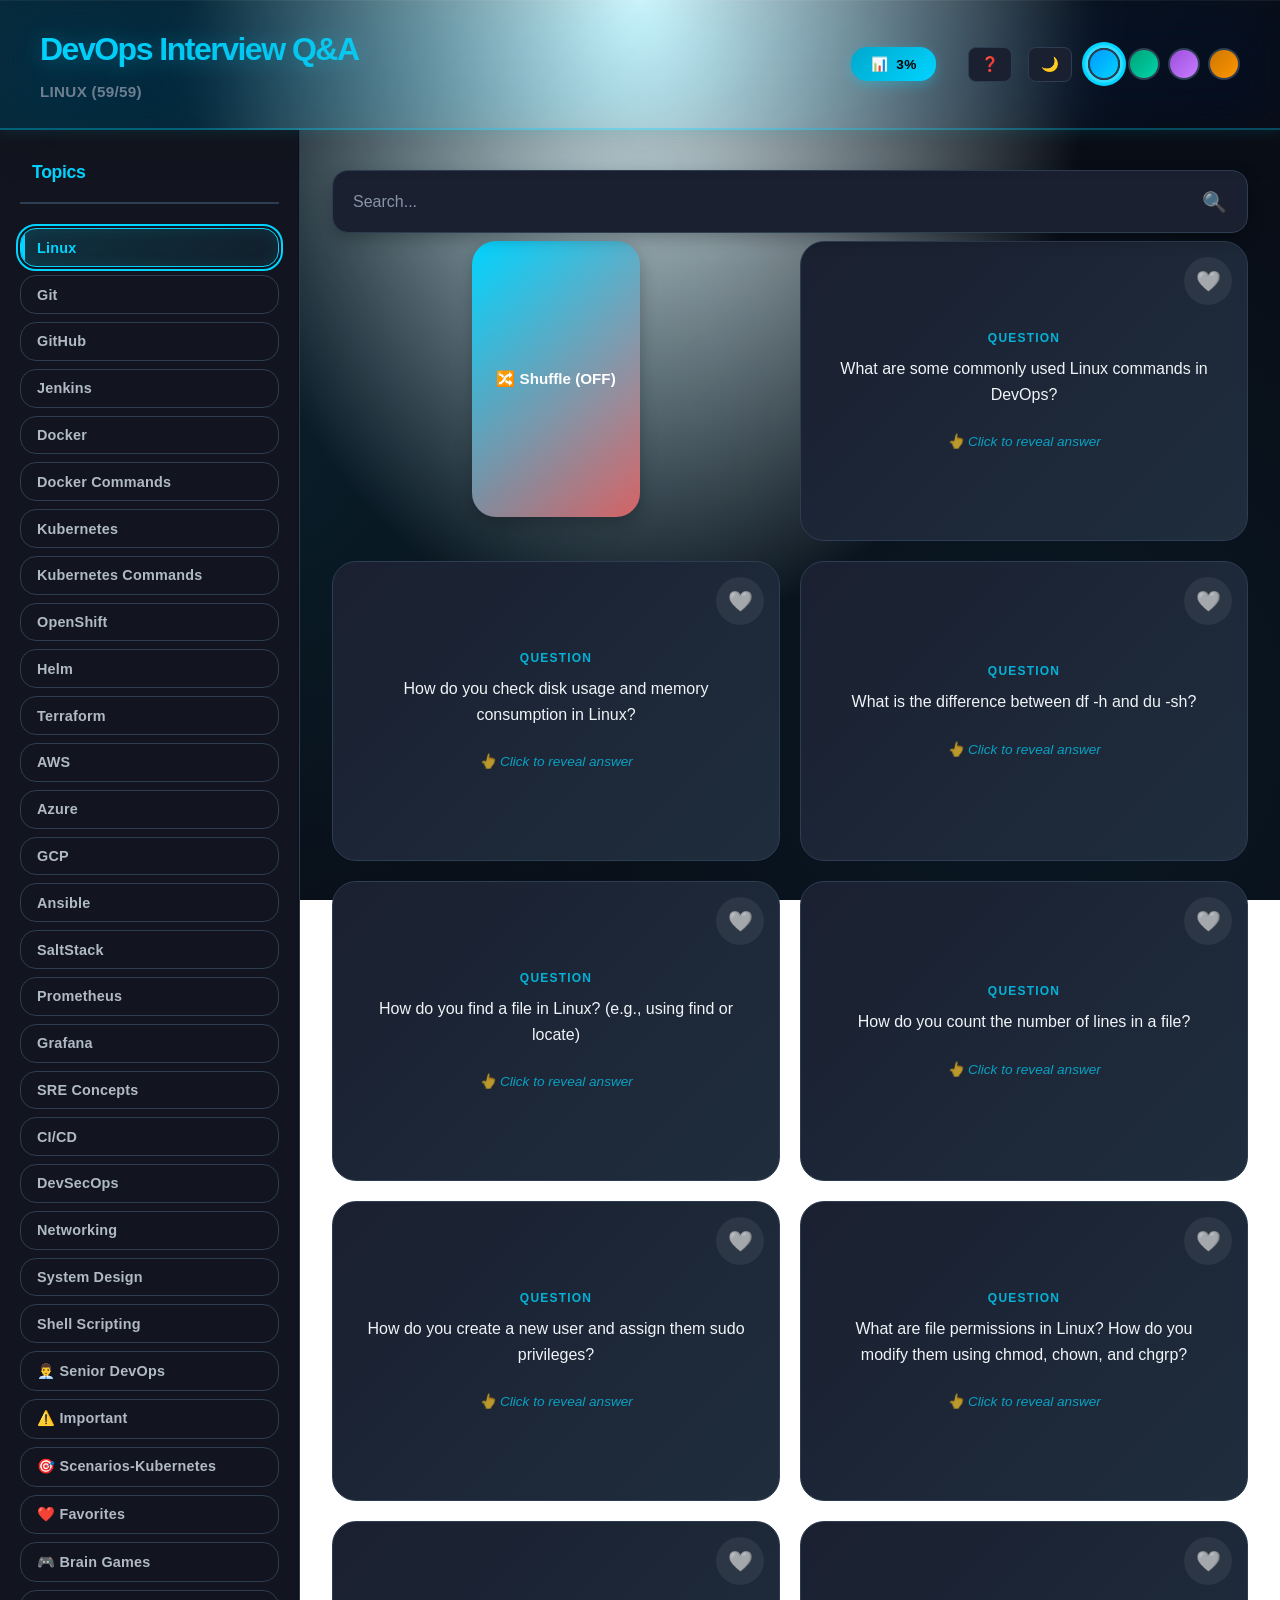
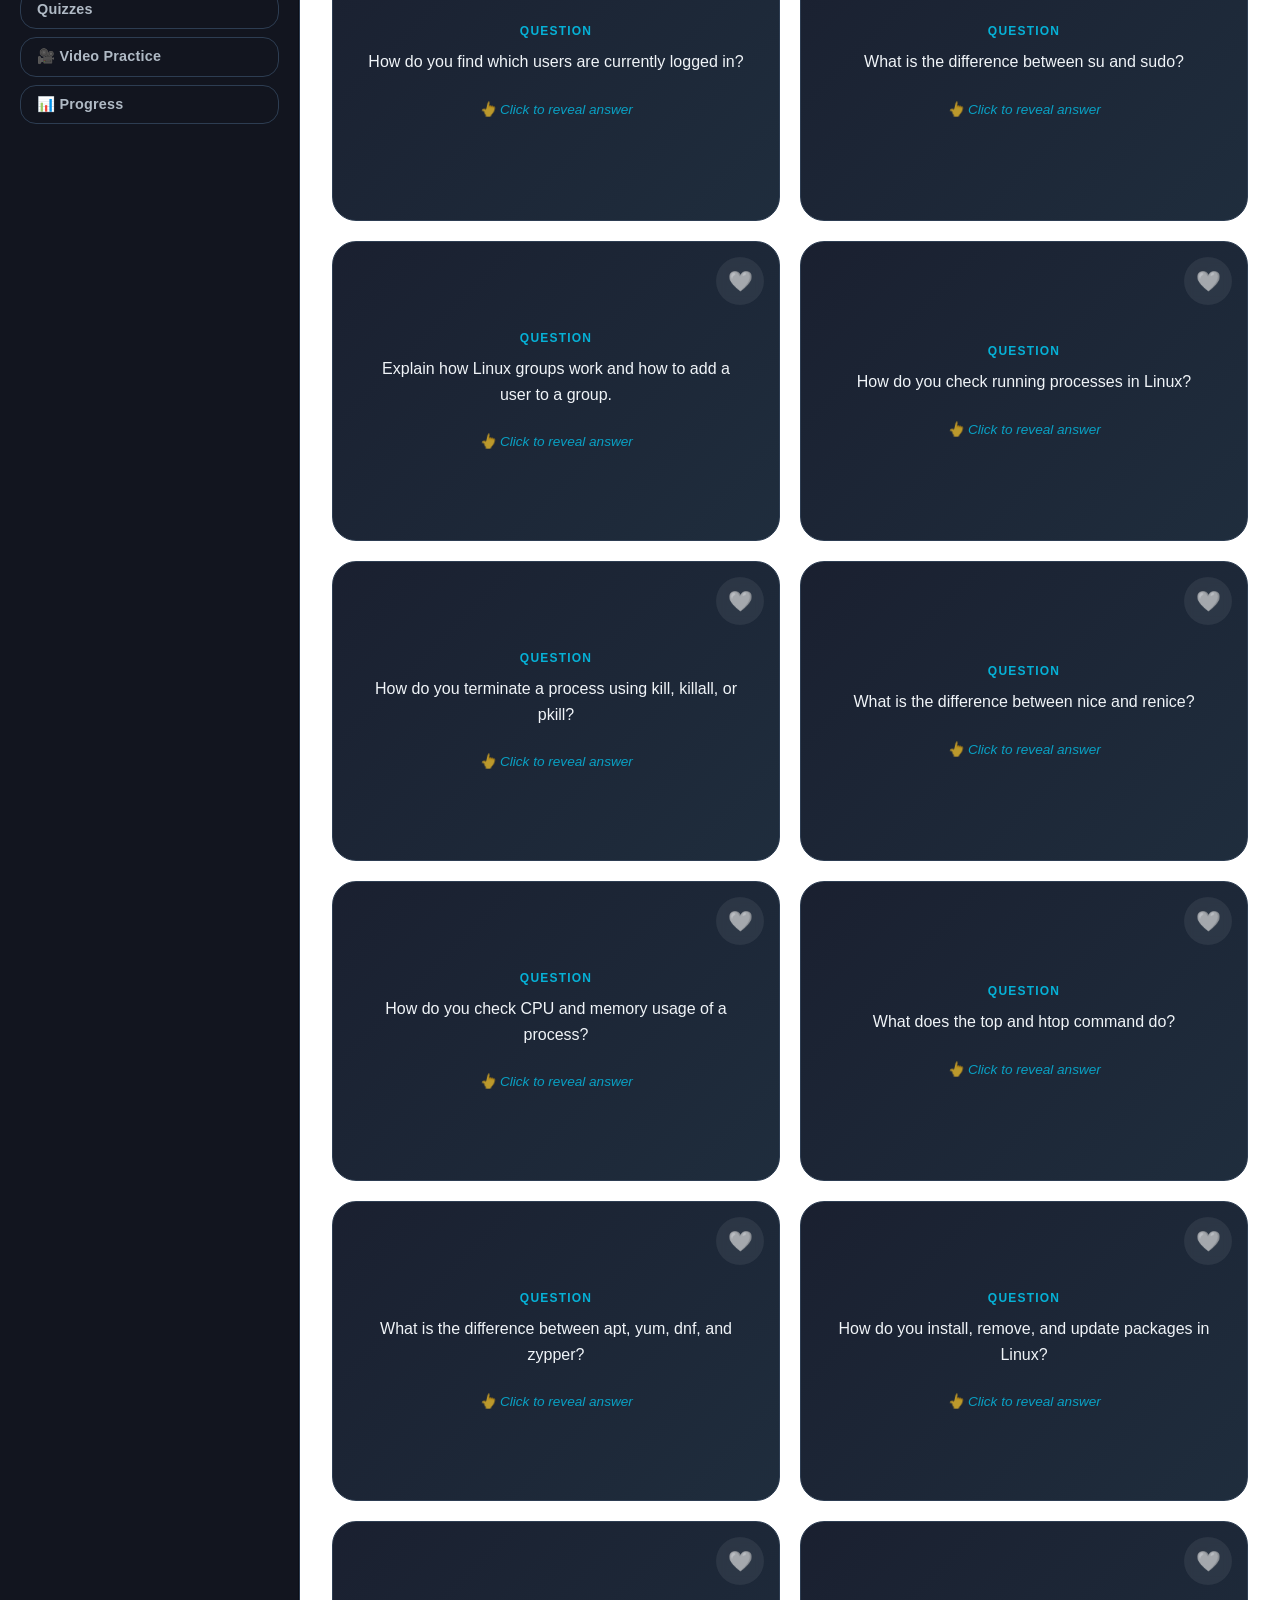
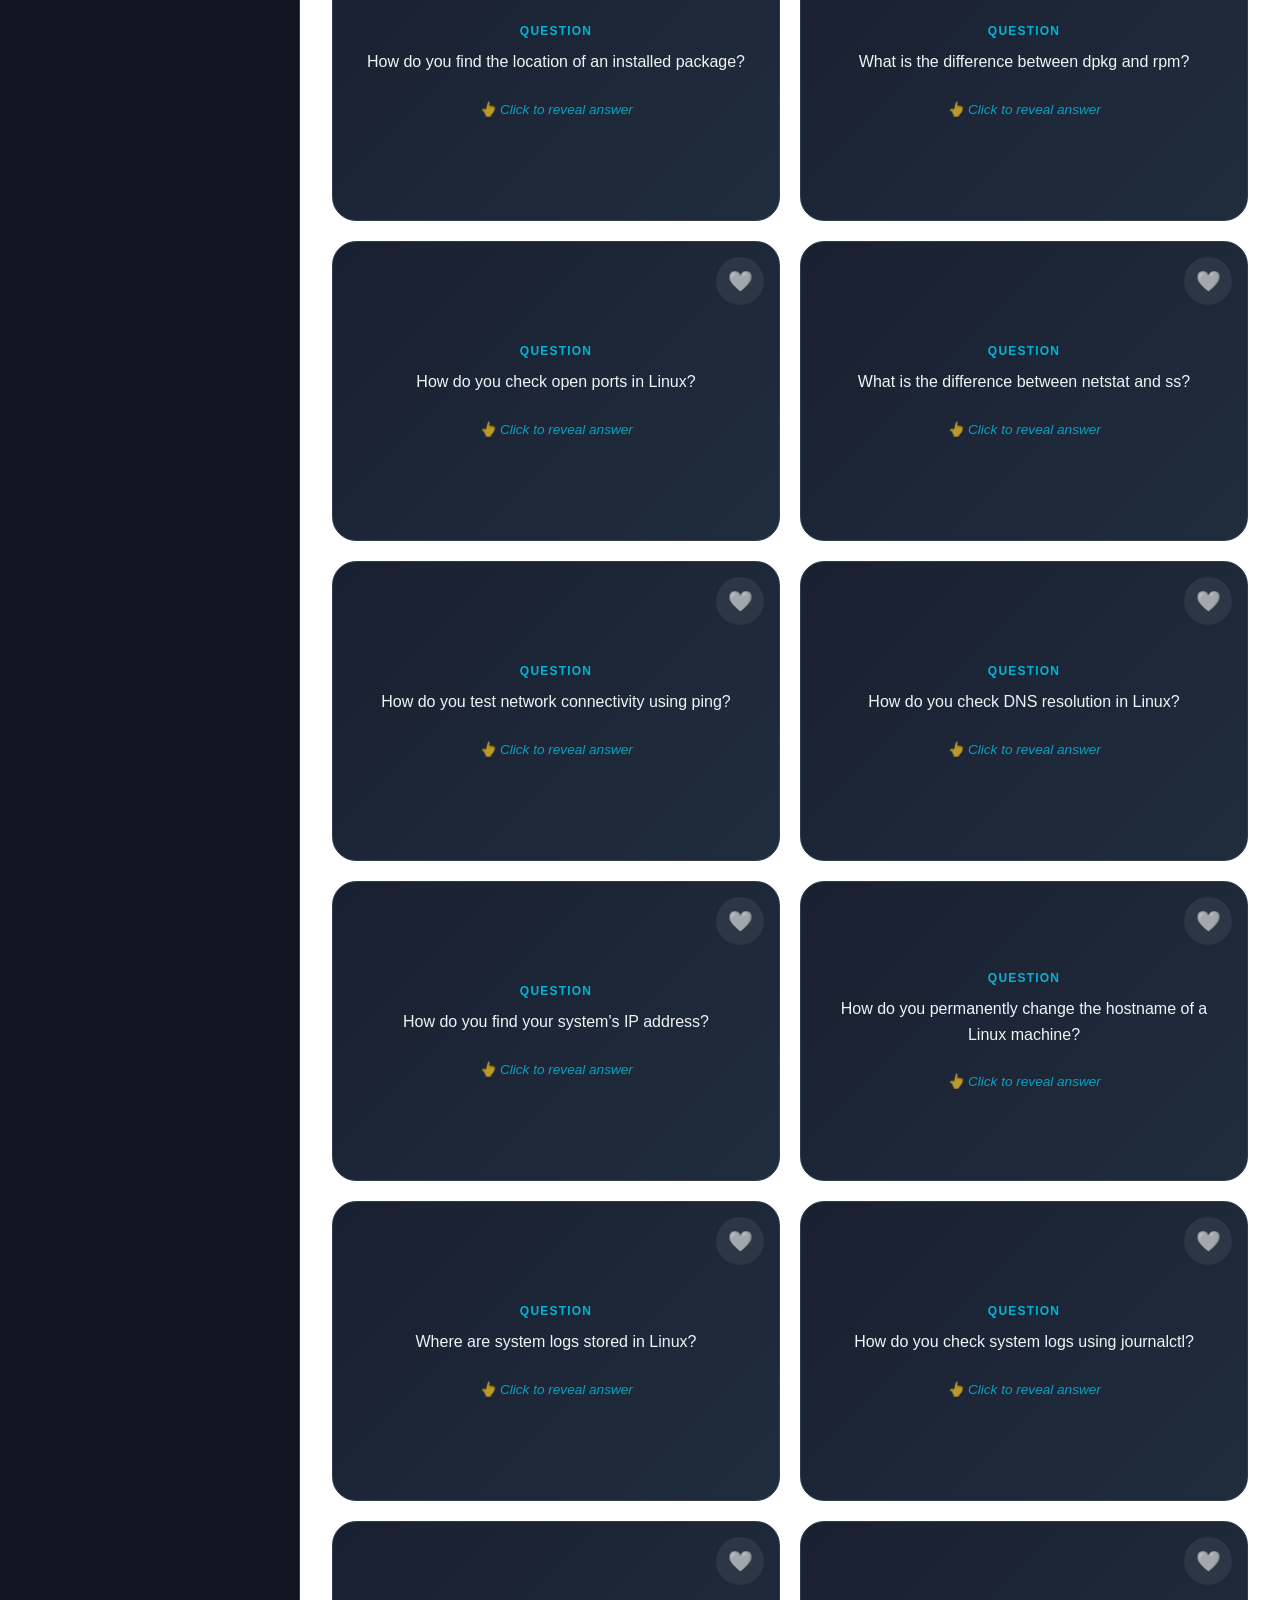
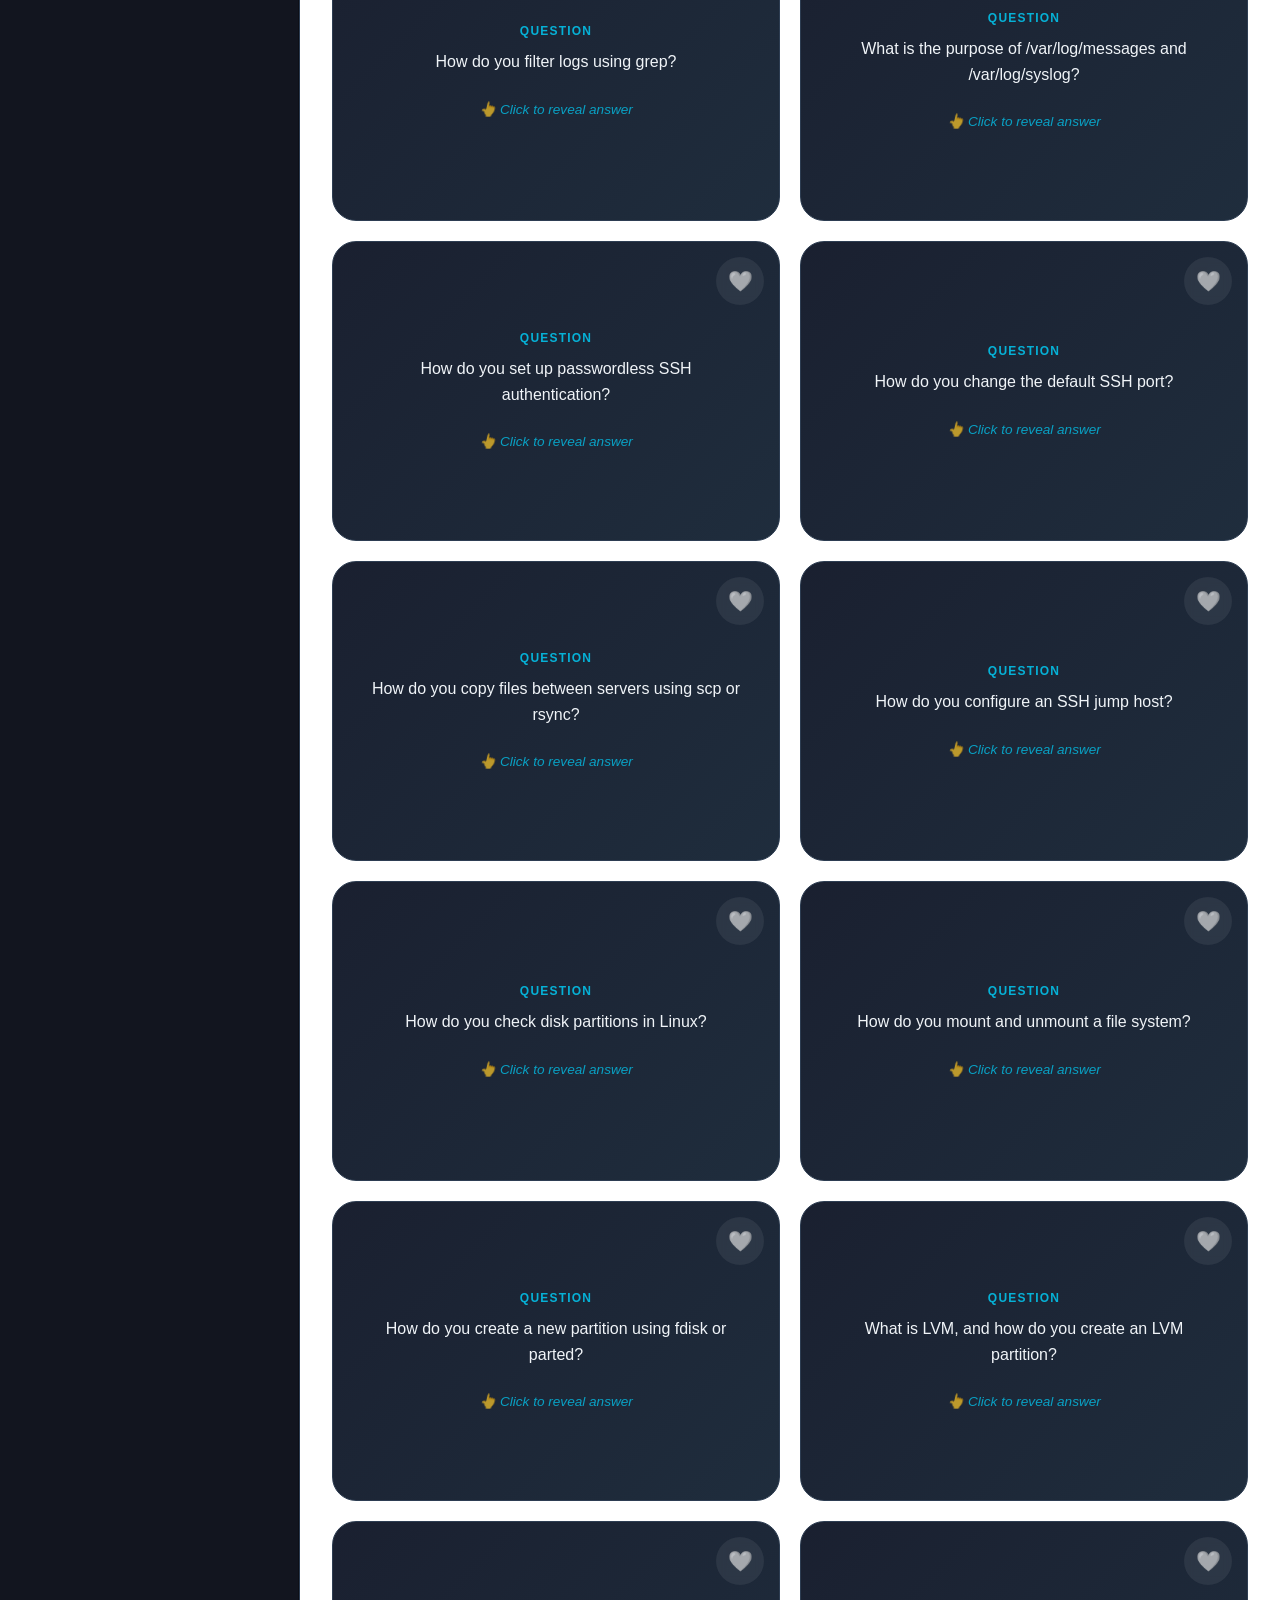
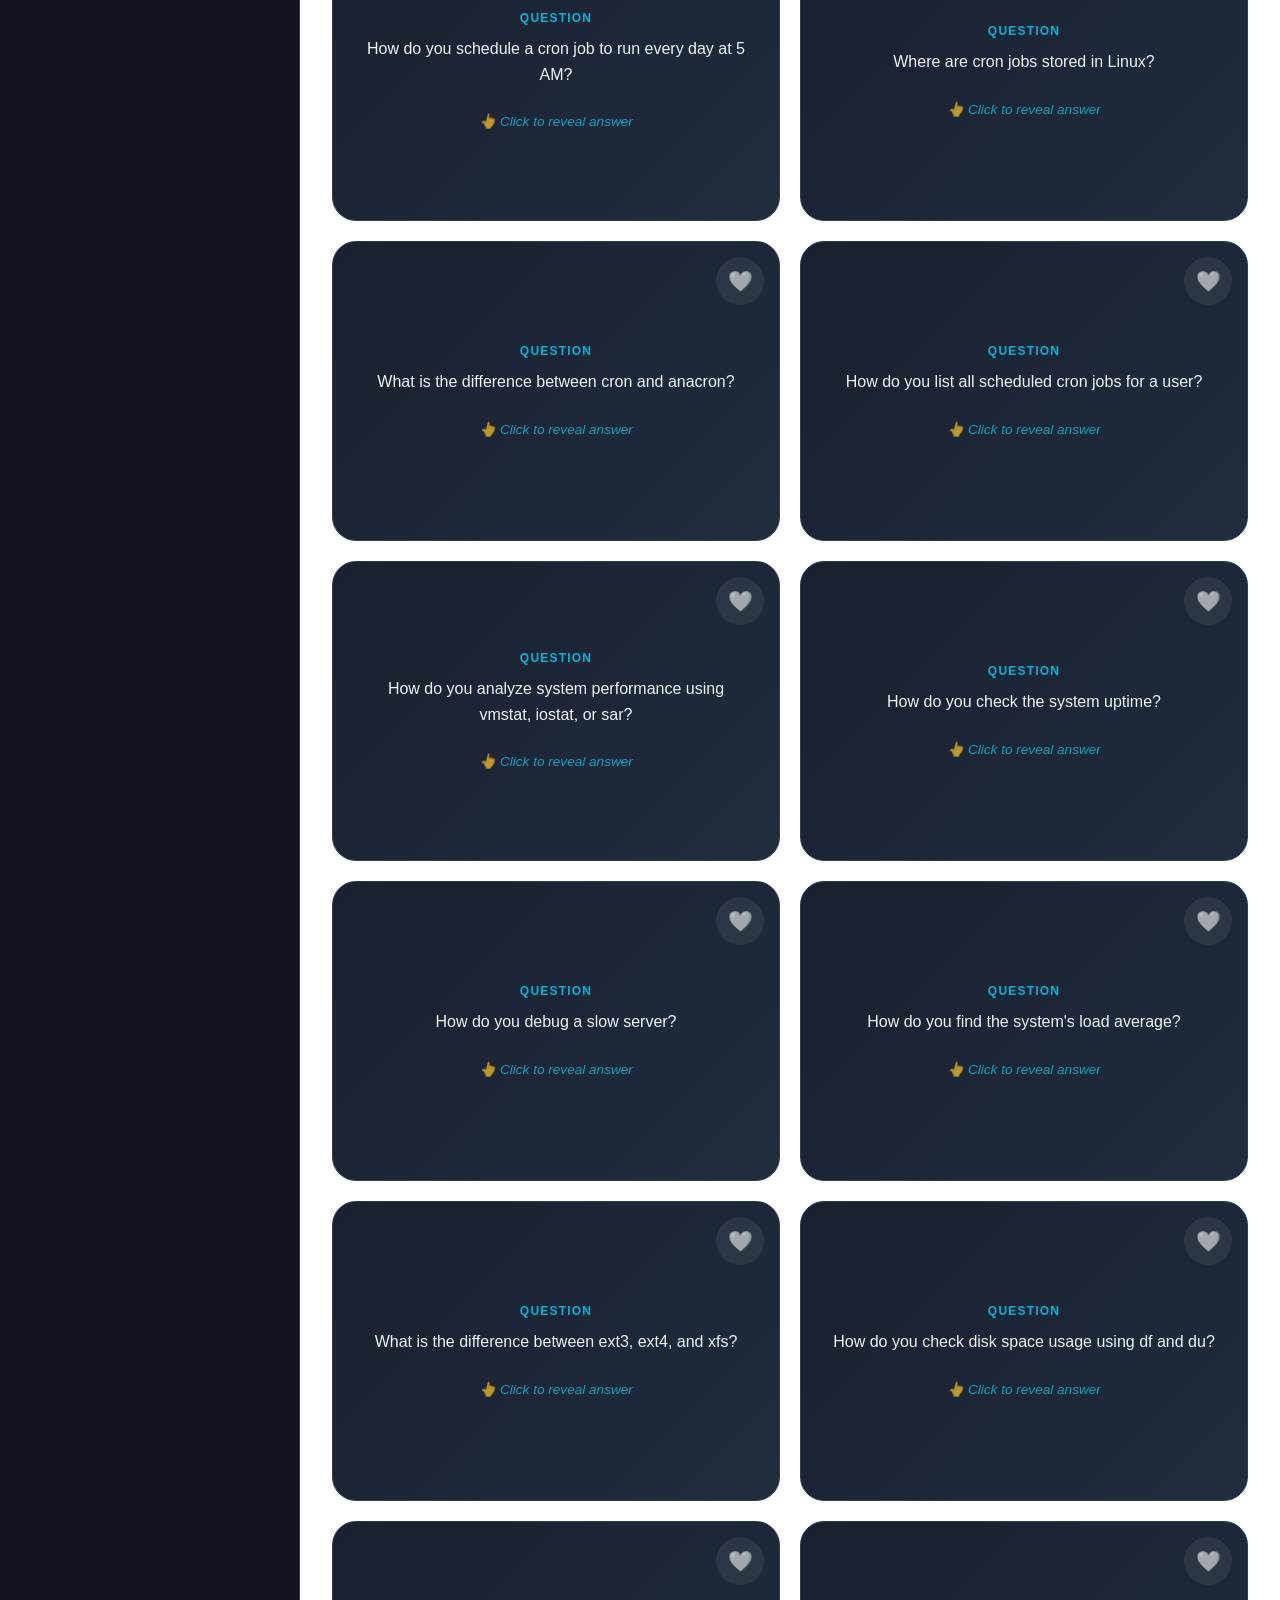
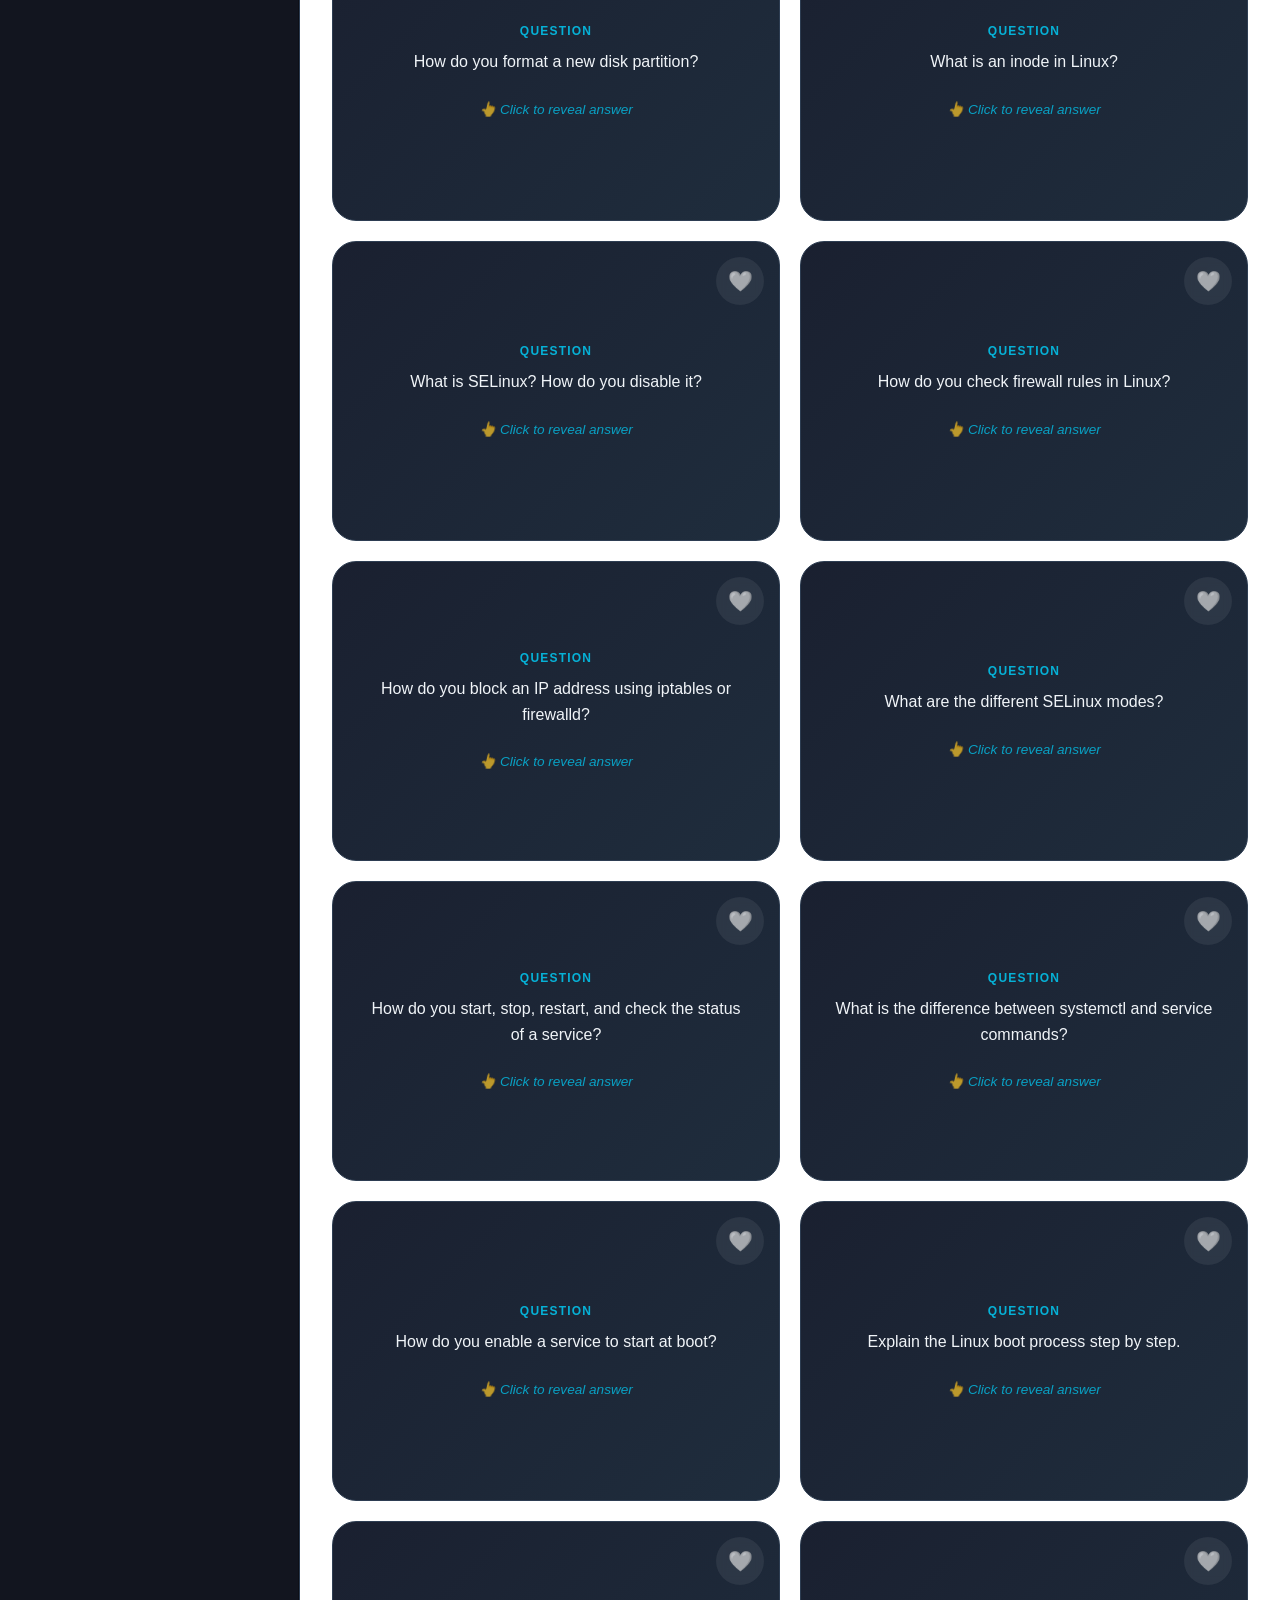
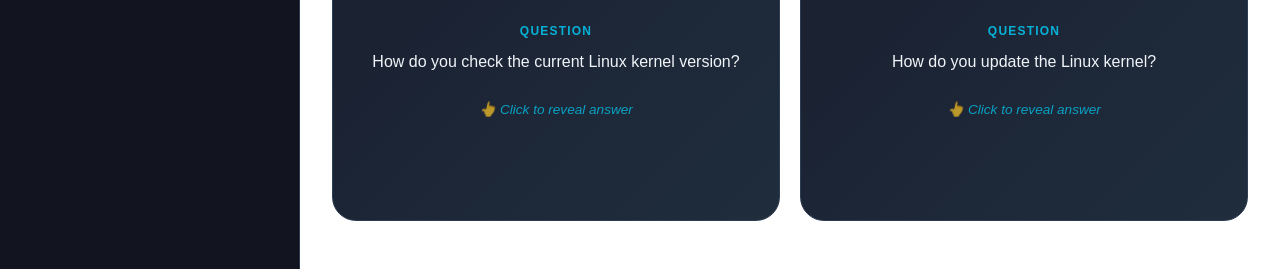
==== commit 6d75be0a: "Add video practice recorder page" ====
--- a/frontend/index.html
+++ b/frontend/index.html
@@ -69,6 +69,7 @@
                     <button class="tab-btn" data-topic="Favorites">❤️ Favorites</button>
                     <button class="tab-btn" data-topic="Brain Games">🎮 Brain Games</button>
                     <button class="tab-btn" data-topic="Quizzes">Quizzes</button>
+                    <button class="tab-btn" data-topic="Video Practice">🎥 Video Practice</button>
                     <button class="tab-btn" data-topic="Progress">📊 Progress</button>
                 </nav>
             </aside>
--- a/frontend/styles.css
+++ b/frontend/styles.css
@@ -3522,3 +3522,274 @@
   0%, 100% { transform: translateY(0); }
   50% { transform: translateY(-10px); }
 }
+
+/* Video Practice Recorder */
+.video-practice-page {
+  display: flex;
+  justify-content: center;
+  padding: clamp(1rem, 3vw, 2rem);
+}
+
+.video-practice-card {
+  width: min(100%, 1080px);
+  background: linear-gradient(135deg, rgba(var(--accent-rgb), 0.08), rgba(10, 14, 23, 0.92));
+  border: 1px solid rgba(var(--accent-rgb), 0.24);
+  border-radius: 24px;
+  box-shadow: 0 24px 70px rgba(0, 0, 0, 0.28);
+  padding: clamp(1rem, 3vw, 1.5rem);
+}
+
+.video-practice-header {
+  display: flex;
+  justify-content: space-between;
+  gap: 1rem;
+  align-items: flex-start;
+  margin-bottom: 1rem;
+}
+
+.video-practice-header h2 {
+  color: var(--accent);
+  font-size: clamp(1.7rem, 3vw, 2.35rem);
+  margin: 0.15rem 0 0.4rem;
+}
+
+.video-practice-header p {
+  color: var(--text-secondary);
+  margin: 0;
+}
+
+.video-practice-status {
+  min-width: 170px;
+  display: grid;
+  grid-template-columns: auto 1fr;
+  gap: 0.35rem 0.55rem;
+  align-items: center;
+  padding: 0.8rem 1rem;
+  border: 1px solid rgba(var(--accent-rgb), 0.25);
+  border-radius: 16px;
+  background: rgba(0, 0, 0, 0.2);
+}
+
+.video-practice-status #vpTimer {
+  grid-column: 1 / -1;
+  color: #fff;
+  font-size: 1.35rem;
+  font-weight: 800;
+  font-family: 'Courier New', monospace;
+}
+
+.vp-record-dot {
+  width: 0.75rem;
+  height: 0.75rem;
+  border-radius: 999px;
+  background: #ff4757;
+  box-shadow: 0 0 0 6px rgba(255, 71, 87, 0.18);
+}
+
+.practice-question-card,
+.video-practice-options,
+.video-practice-permissions,
+.video-practice-review {
+  display: flex;
+  gap: 0.8rem;
+  flex-wrap: wrap;
+  align-items: center;
+  margin-bottom: 1rem;
+}
+
+.practice-question-card {
+  align-items: stretch;
+  padding: 1rem;
+  border: 1px solid rgba(var(--accent-rgb), 0.2);
+  border-radius: 18px;
+  background: rgba(var(--accent-rgb), 0.06);
+}
+
+.practice-question-card.is-hidden textarea,
+.practice-question-card.is-hidden label {
+  display: none;
+}
+
+.practice-question-card label,
+.video-practice-options label {
+  color: var(--text);
+  font-weight: 700;
+}
+
+.practice-question-card textarea {
+  flex: 1 1 340px;
+  min-height: 58px;
+  padding: 0.75rem 0.9rem;
+  border-radius: 12px;
+  border: 1px solid rgba(var(--accent-rgb), 0.25);
+  background: rgba(0, 0, 0, 0.22);
+  color: var(--text);
+  font: inherit;
+  resize: vertical;
+}
+
+.video-practice-options label {
+  display: grid;
+  gap: 0.35rem;
+}
+
+.video-practice-options select {
+  min-width: 190px;
+  padding: 0.7rem 0.9rem;
+  border-radius: 12px;
+  border: 1px solid rgba(var(--accent-rgb), 0.28);
+  background: var(--bg-card);
+  color: var(--text);
+}
+
+.video-practice-help,
+.video-practice-message {
+  min-height: 1.4rem;
+  color: var(--text-secondary);
+  margin: 0 0 1rem;
+}
+
+.video-practice-message[data-type="error"] { color: #ff7b87; }
+.video-practice-message[data-type="success"] { color: #5ee6a8; }
+
+.video-practice-permissions span,
+.video-practice-review span {
+  padding: 0.5rem 0.75rem;
+  border-radius: 999px;
+  color: var(--text-secondary);
+  border: 1px solid rgba(var(--accent-rgb), 0.2);
+  background: rgba(0, 0, 0, 0.18);
+}
+
+.video-practice-preview-wrap {
+  position: relative;
+  aspect-ratio: 16 / 9;
+  width: 100%;
+  overflow: hidden;
+  border-radius: 22px;
+  border: 1px solid rgba(var(--accent-rgb), 0.25);
+  background: #03070d;
+  margin-bottom: 1rem;
+}
+
+.video-practice-preview {
+  width: 100%;
+  height: 100%;
+  object-fit: cover;
+  display: block;
+}
+
+.video-practice-preview[hidden] {
+  display: none;
+}
+
+.video-practice-preview.mirrored {
+  transform: scaleX(-1);
+}
+
+.video-practice-empty {
+  position: absolute;
+  inset: 0;
+  display: grid;
+  place-content: center;
+  text-align: center;
+  gap: 0.6rem;
+  color: var(--text-secondary);
+  background: radial-gradient(circle at center, rgba(var(--accent-rgb), 0.16), transparent 60%);
+}
+
+.video-practice-empty[hidden] {
+  display: none;
+}
+
+.video-practice-empty span {
+  font-size: 3rem;
+}
+
+.video-practice-controls {
+  display: flex;
+  flex-wrap: wrap;
+  gap: 0.75rem;
+  justify-content: center;
+}
+
+.vp-btn,
+.vp-link-btn {
+  min-height: 44px;
+  border: 0;
+  border-radius: 12px;
+  padding: 0.75rem 1rem;
+  color: #fff;
+  font-weight: 800;
+  cursor: pointer;
+  transition: transform 0.2s ease, box-shadow 0.2s ease, opacity 0.2s ease;
+}
+
+.vp-btn:focus-visible,
+.vp-link-btn:focus-visible,
+.video-practice-options select:focus-visible,
+.practice-question-card textarea:focus-visible {
+  outline: 3px solid rgba(var(--accent-rgb), 0.45);
+  outline-offset: 2px;
+}
+
+.vp-btn:hover:not(:disabled),
+.vp-link-btn:hover:not(:disabled) {
+  transform: translateY(-1px);
+  box-shadow: 0 10px 24px rgba(0, 0, 0, 0.24);
+}
+
+.vp-btn:disabled {
+  cursor: not-allowed;
+  opacity: 0.48;
+}
+
+.vp-btn-primary { background: linear-gradient(135deg, var(--accent), #00c8ff); }
+.vp-btn-secondary { background: linear-gradient(135deg, #334155, #475569); }
+.vp-btn-danger { background: linear-gradient(135deg, #e74c3c, #b91c1c); }
+.vp-link-btn { background: rgba(var(--accent-rgb), 0.2); color: var(--accent); }
+
+.sr-only {
+  position: absolute;
+  width: 1px;
+  height: 1px;
+  padding: 0;
+  margin: -1px;
+  overflow: hidden;
+  clip: rect(0, 0, 0, 0);
+  white-space: nowrap;
+  border: 0;
+}
+
+@media (max-width: 768px) {
+  .video-practice-header {
+    flex-direction: column;
+  }
+
+  .video-practice-status {
+    width: 100%;
+  }
+
+  .video-practice-controls .vp-btn {
+    flex: 1 1 150px;
+  }
+}
+
+@media (max-width: 520px) {
+  .video-practice-page {
+    padding: 0.75rem;
+  }
+
+  .video-practice-card {
+    padding: 0.85rem;
+    border-radius: 18px;
+  }
+
+  .video-practice-controls {
+    flex-direction: column;
+  }
+
+  .video-practice-controls .vp-btn {
+    width: 100%;
+  }
+}
